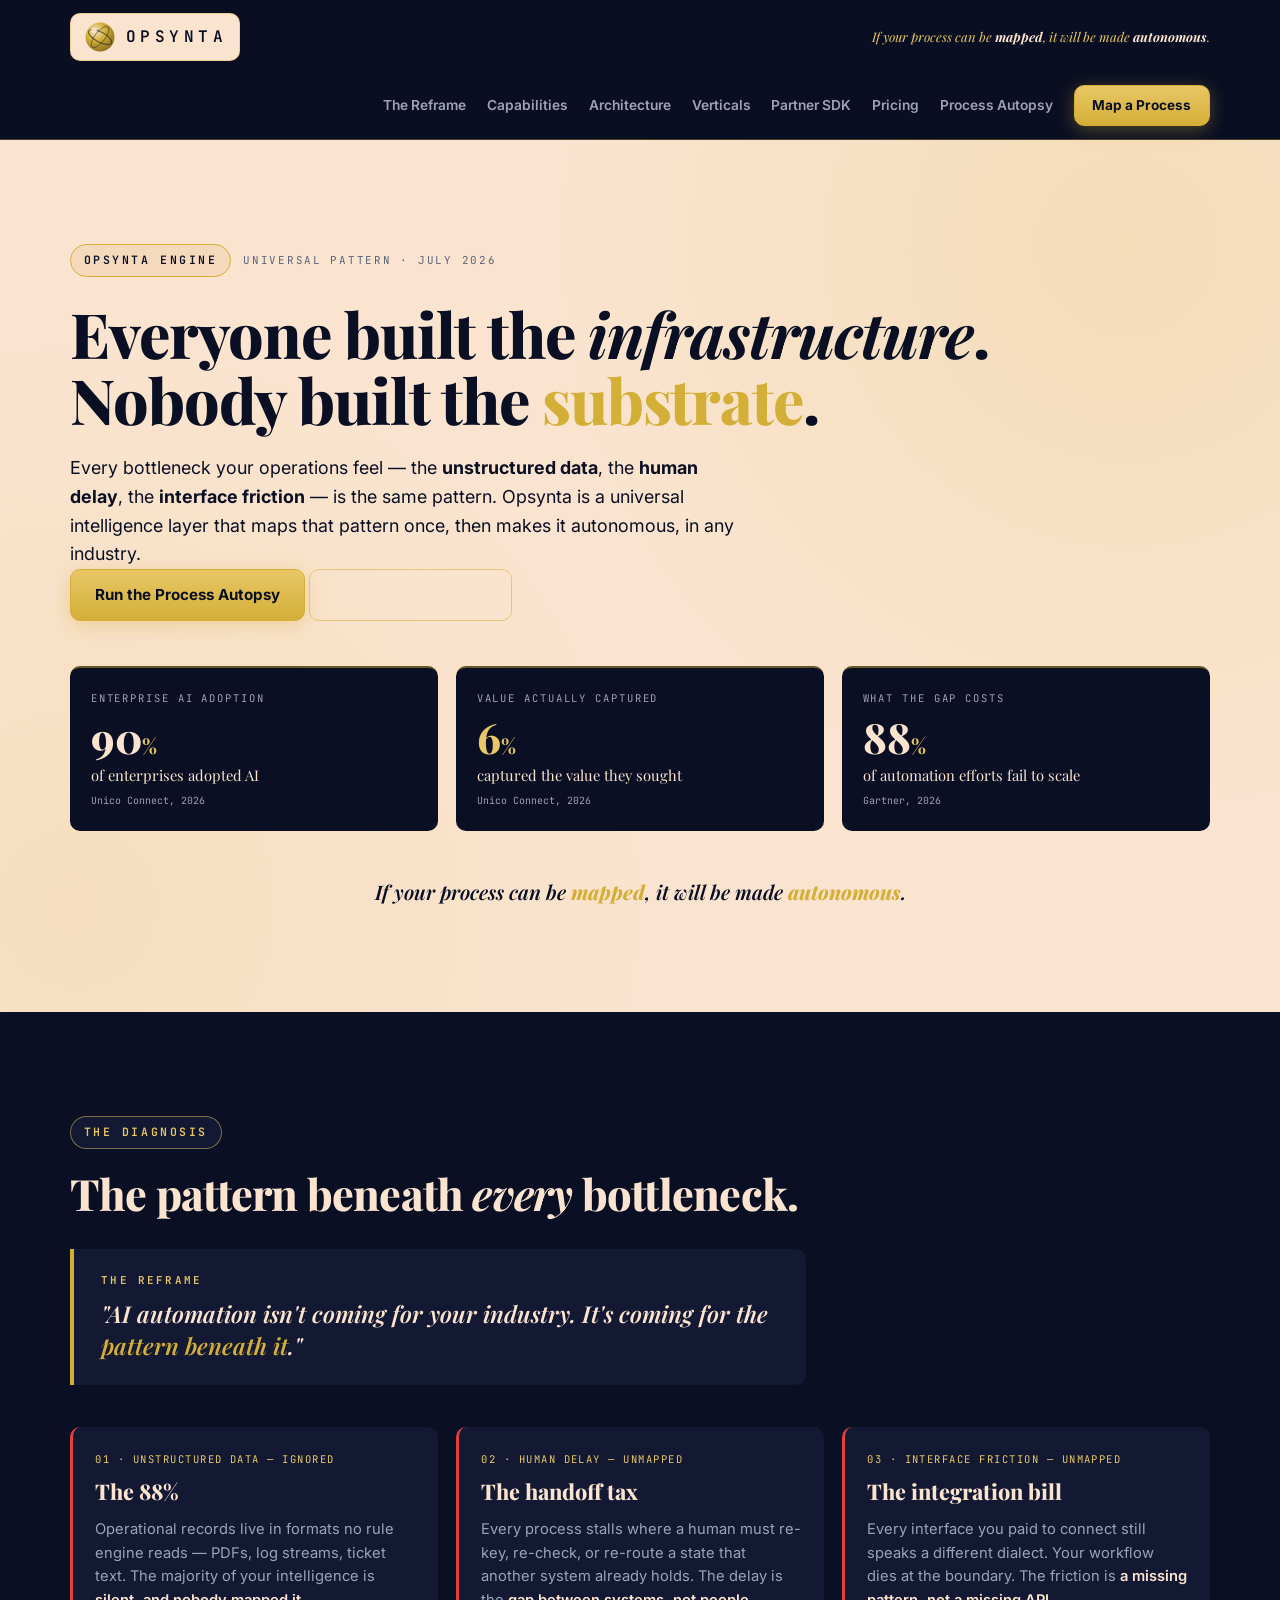
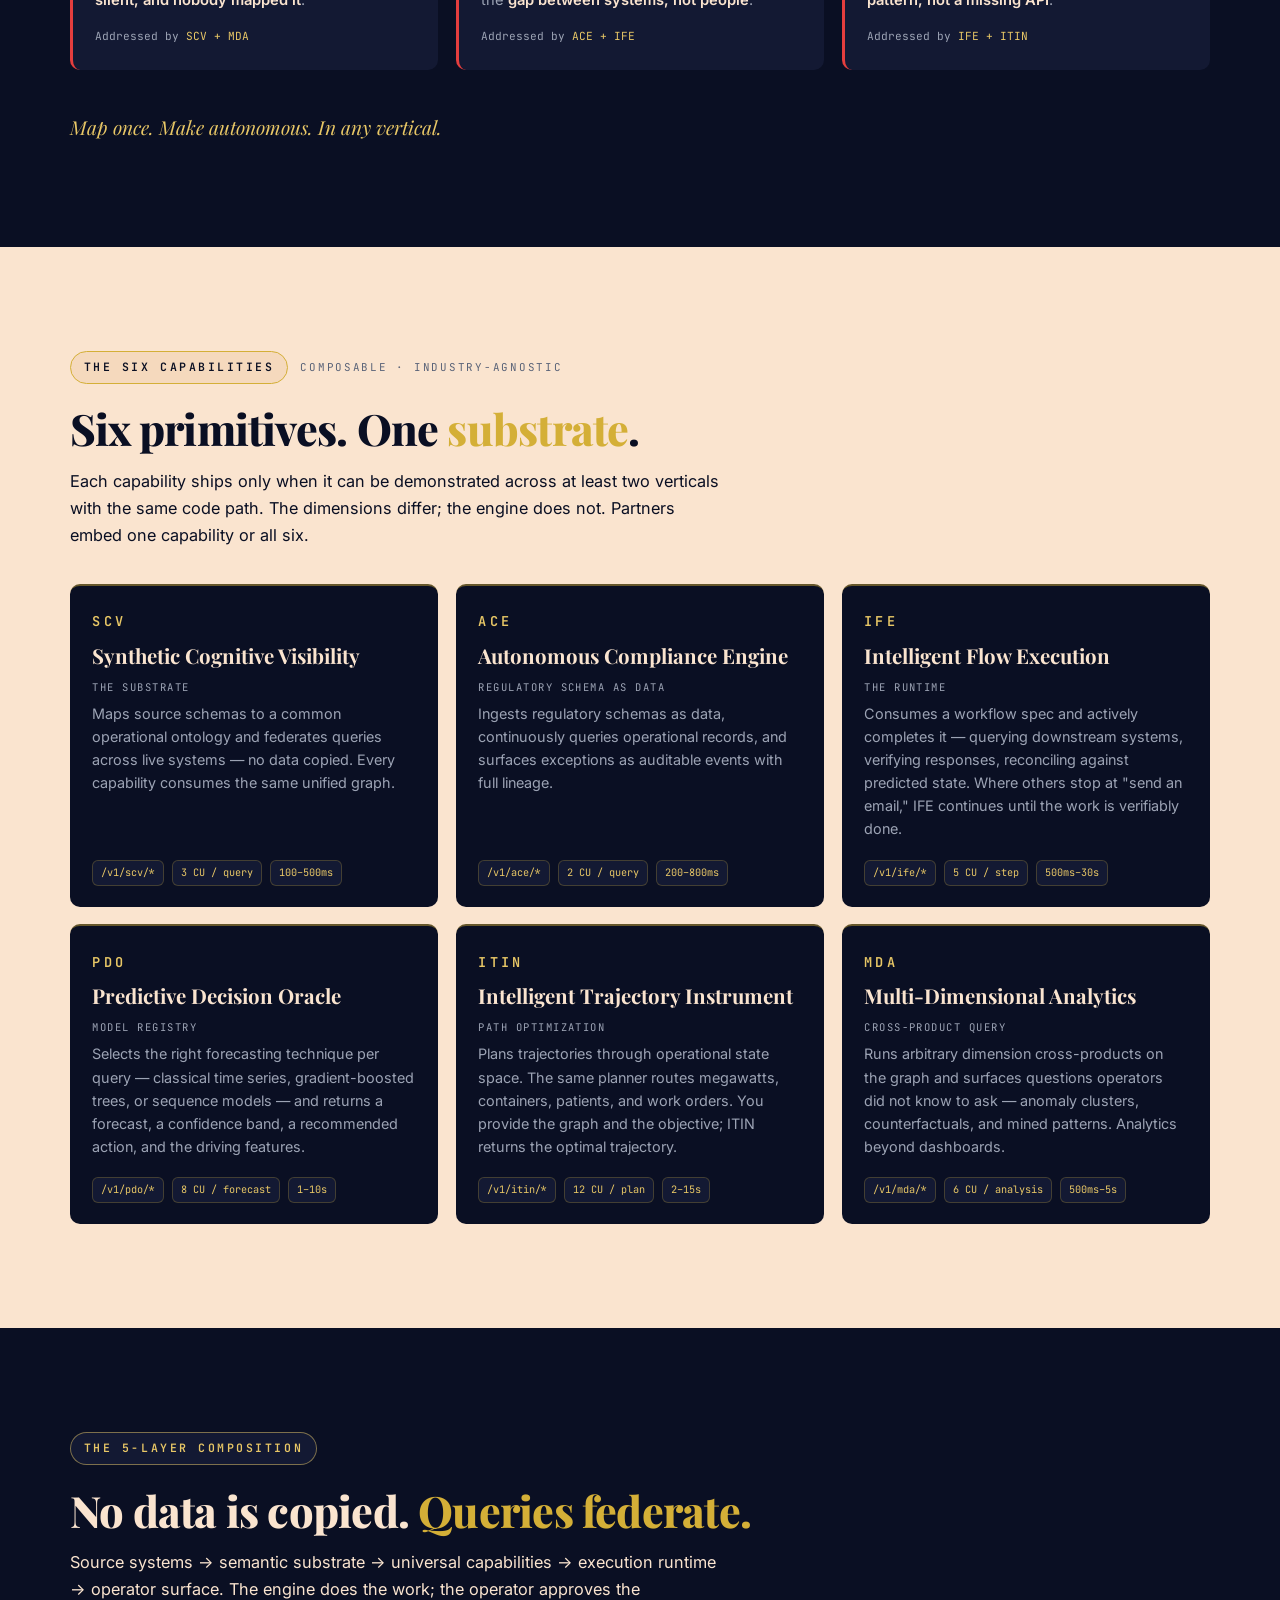
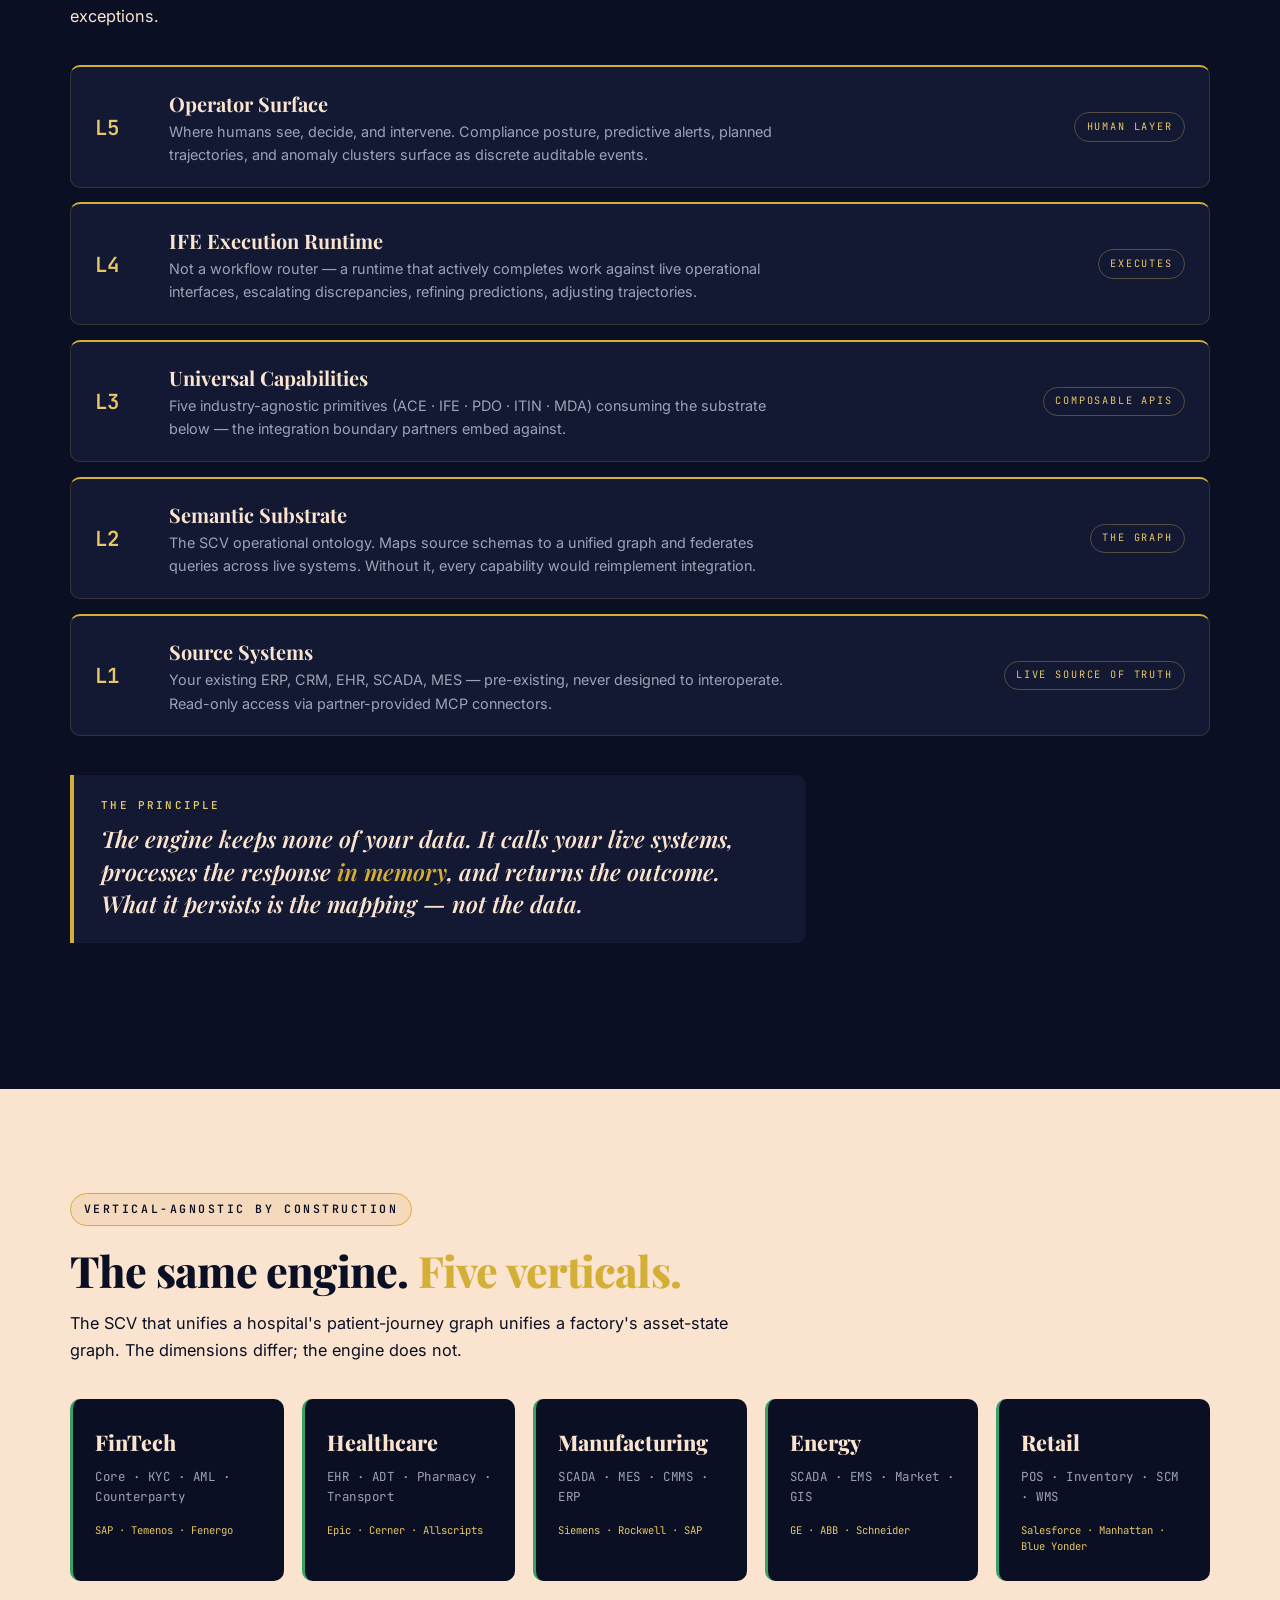
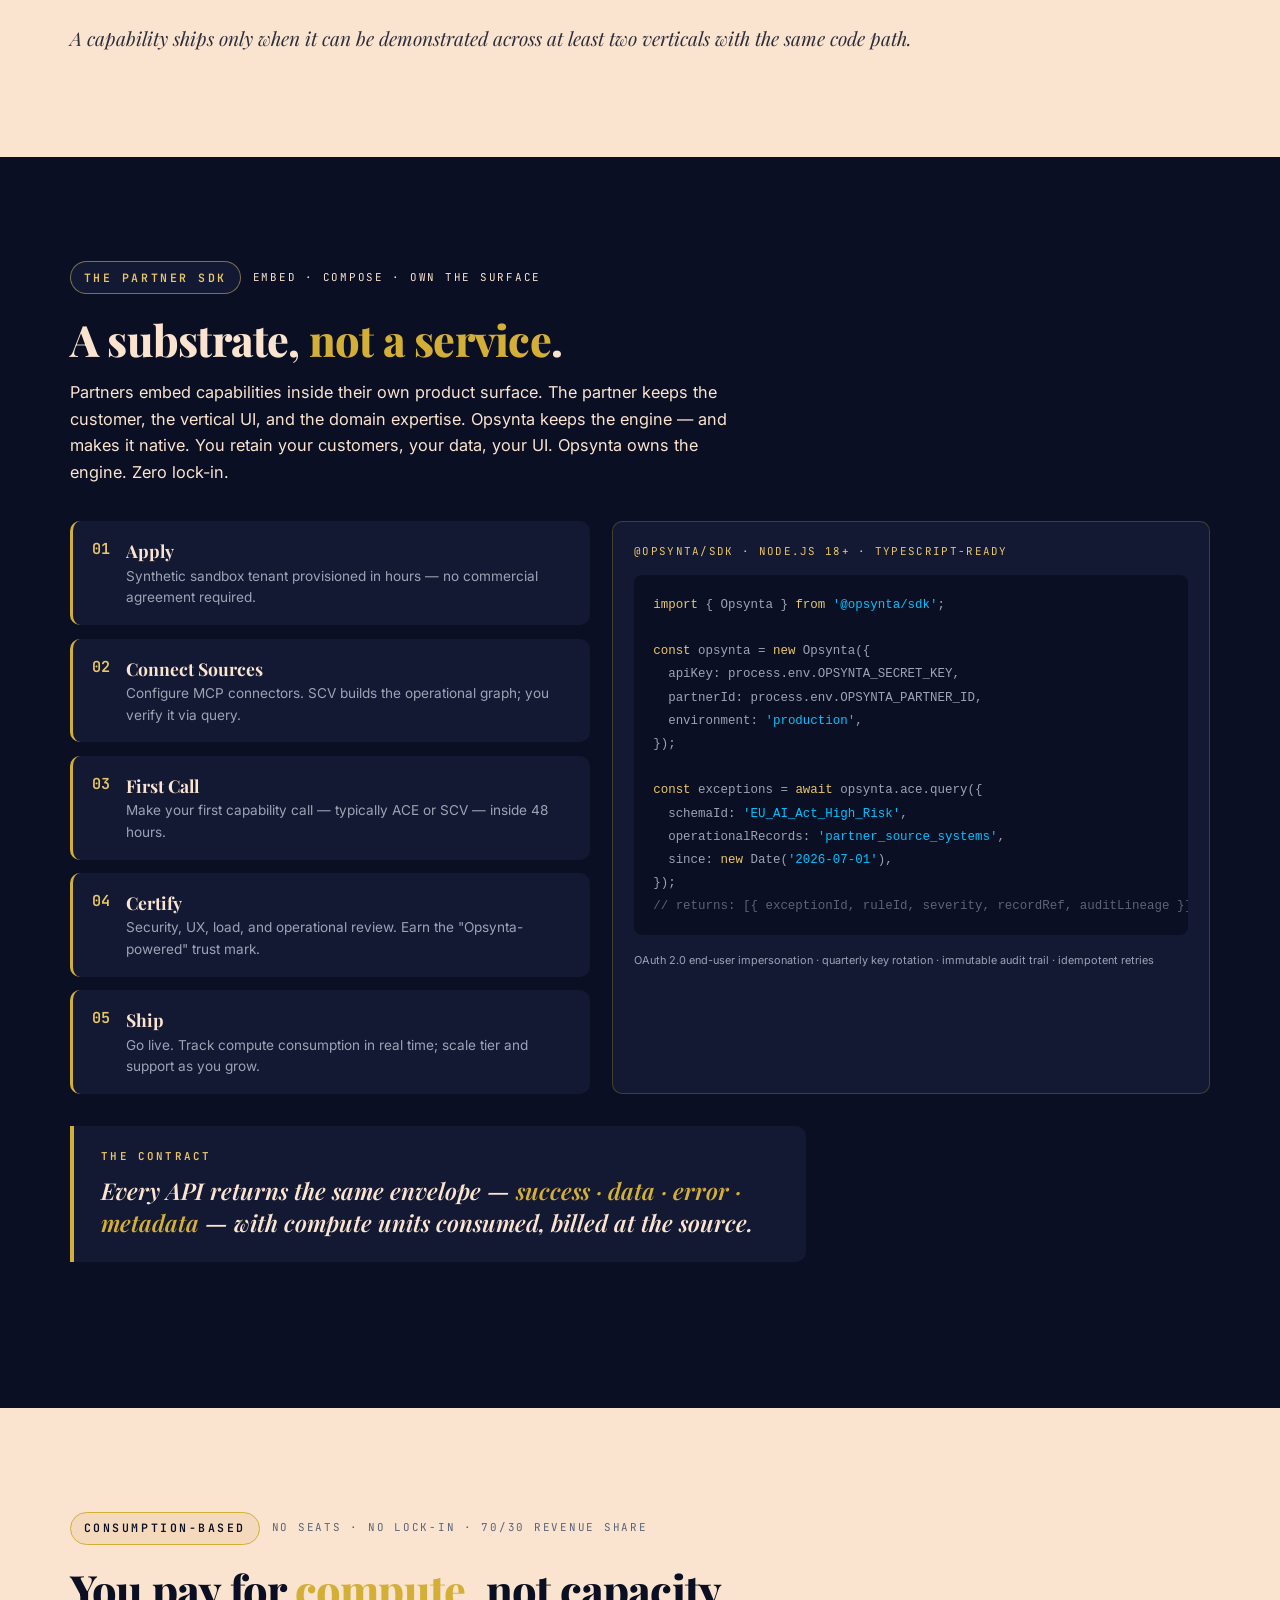
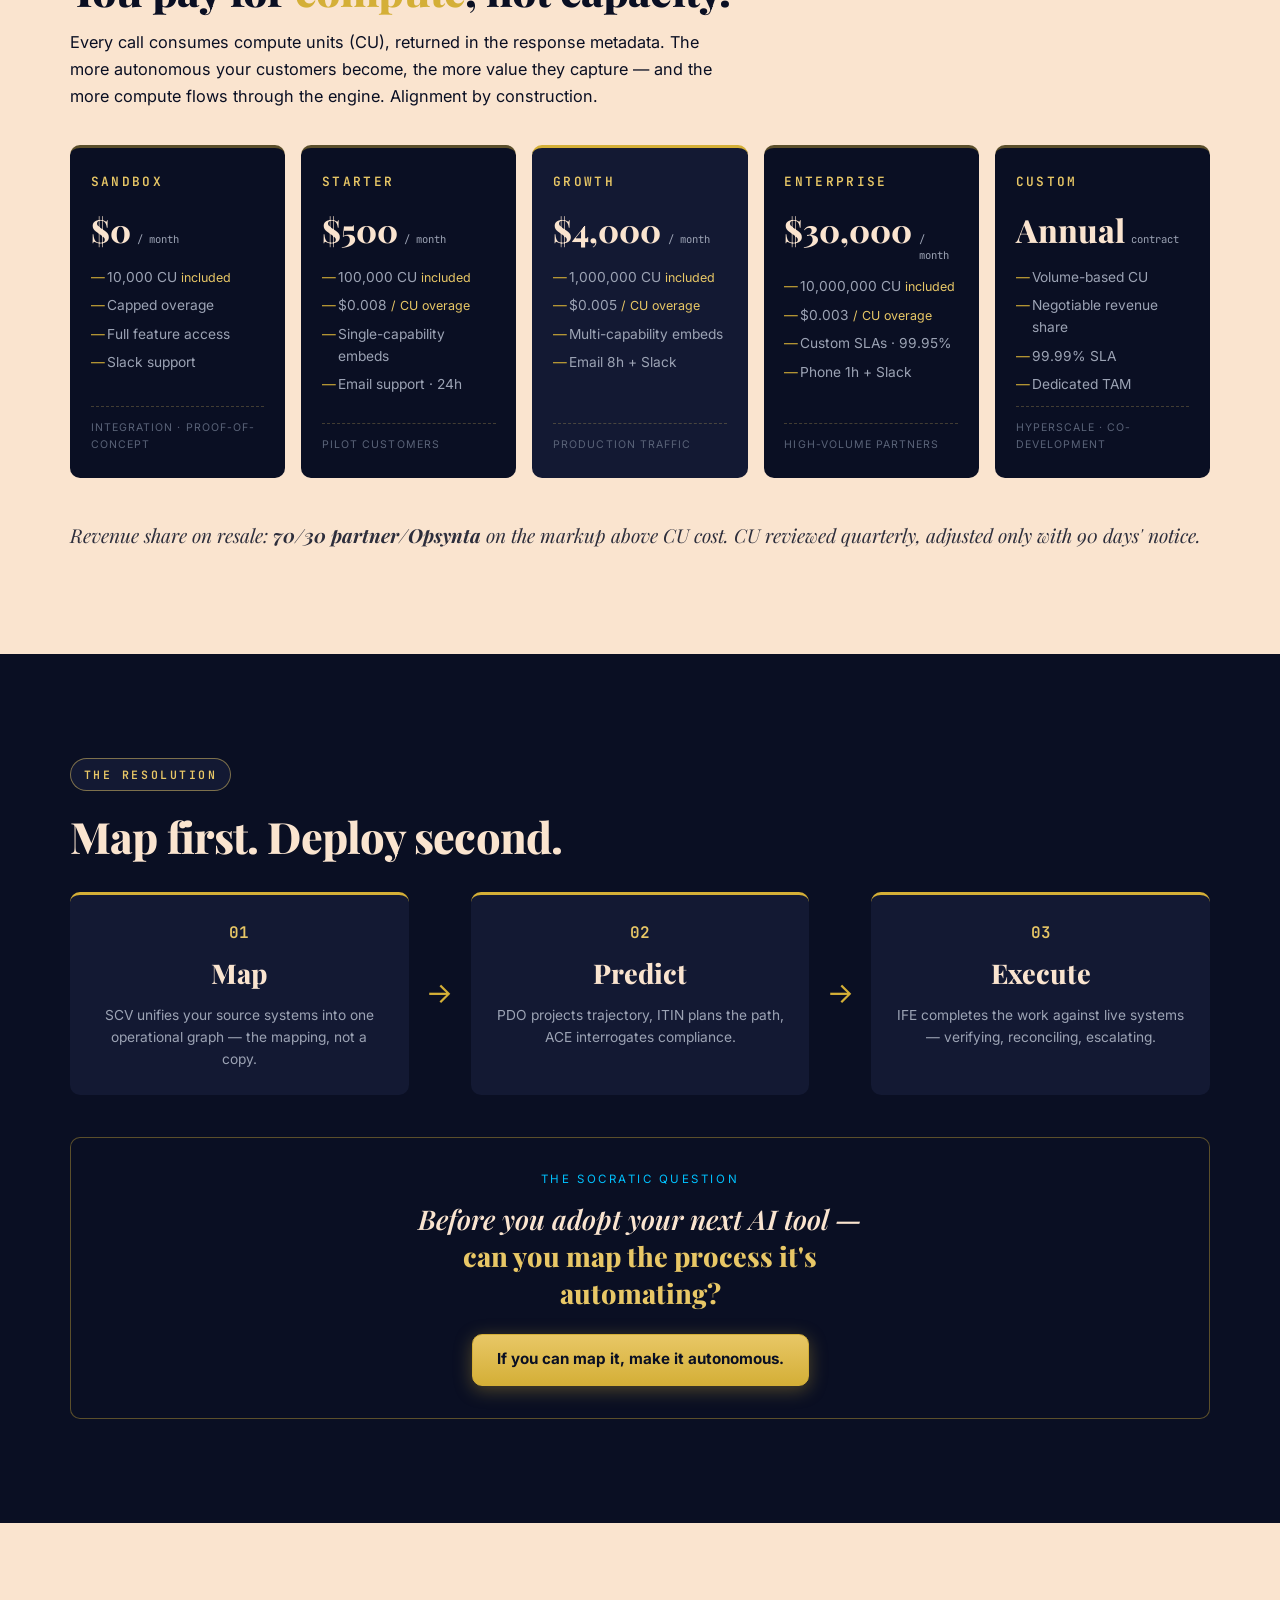
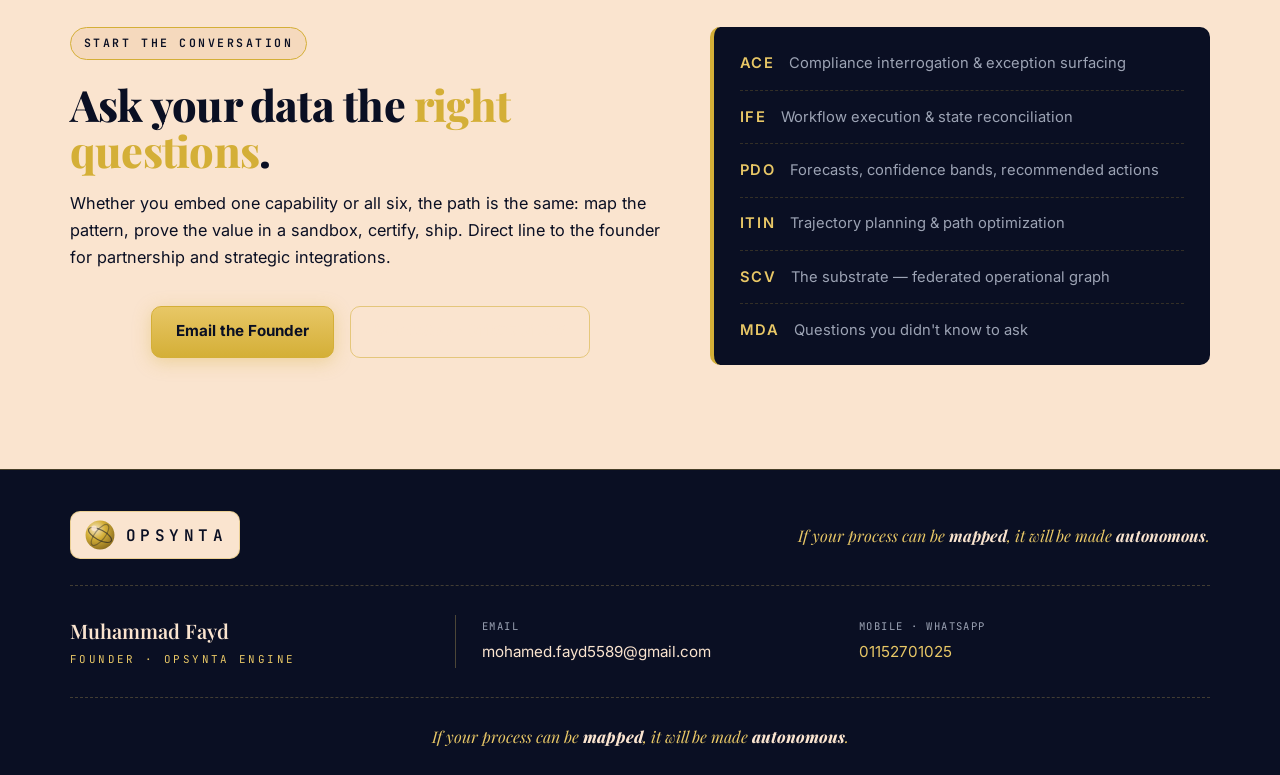
==== index.html @ 7d316183 "Add OG cards for homepage and Process Autopsy (one branded family)" ====
<!DOCTYPE html>
<html lang="en">
<head>
  <meta charset="UTF-8" />
  <meta name="viewport" content="width=device-width, initial-scale=1.0" />
  <title>Opsynta Engine — Universal Operational Intelligence</title>
  <meta name="description" content="Opsynta Engine is a universal, vertical-agnostic intelligence layer. If your process can be mapped, it will be made autonomous." />
  <meta property="og:title" content="Opsynta Engine — Universal Operational Intelligence" />
  <meta property="og:description" content="Six capability APIs. One consumption-based economic model. Zero lock-in. If your process can be mapped, it will be made autonomous." />
  <meta property="og:type" content="website" />
  <meta property="og:image" content="https://muhammad-fayd.github.io/opsynta-engine-website/assets/og-site.png" />
  <meta property="og:image:width" content="1200" />
  <meta property="og:image:height" content="630" />
  <meta property="og:image:alt" content="Opsynta Engine — Universal Operational Intelligence. The substrate no one built." />
  <meta name="twitter:card" content="summary_large_image" />
  <link rel="preconnect" href="https://fonts.googleapis.com" />
  <link rel="preconnect" href="https://fonts.gstatic.com" crossorigin />
  <link href="https://fonts.googleapis.com/css2?family=Inter:wght@400;500;600;700;800&family=JetBrains+Mono:wght@400;500;600&family=Playfair+Display:ital,wght@0,400;0,500;0,600;0,700;0,800;0,900;1,400;1,600;1,700&display=swap" rel="stylesheet" />
  <link rel="stylesheet" href="css/styles.css" />
  <link rel="icon" type="image/svg+xml" href="data:image/svg+xml,%3Csvg xmlns='http://www.w3.org/2000/svg' viewBox='0 0 64 64'%3E%3Ccircle cx='32' cy='32' r='28' fill='%230A0F23'/%3E%3Ccircle cx='32' cy='32' r='10' fill='%23D4AF37'/%3E%3Cellipse cx='32' cy='32' rx='26' ry='10' fill='none' stroke='%23FAE4CF' stroke-width='2' transform='rotate(30 32 32)'/%3E%3C/svg%3E" />
</head>
<body>

  <!-- ============ HEADER ============ -->
  <header class="site-header" id="top">
    <div class="container header-inner">
      <a class="logo-chip" href="#top" aria-label="Opsynta Engine home">
        <svg class="logo-mark" viewBox="0 0 40 40" role="img" aria-hidden="true">
          <defs>
            <radialGradient id="sphereGrad" cx="35%" cy="30%" r="75%">
              <stop offset="0%" stop-color="#F5E6C8"/>
              <stop offset="45%" stop-color="#D4AF37"/>
              <stop offset="100%" stop-color="#8C6D1F"/>
            </radialGradient>
          </defs>
          <circle cx="20" cy="20" r="17" fill="url(#sphereGrad)"/>
          <ellipse cx="20" cy="20" rx="15" ry="6" fill="none" stroke="#0A0F23" stroke-width="1.4" transform="rotate(28 20 20)" opacity="0.55"/>
          <ellipse cx="20" cy="20" rx="15" ry="6" fill="none" stroke="#0A0F23" stroke-width="1.4" transform="rotate(-52 20 20)" opacity="0.35"/>
          <circle cx="13" cy="12" r="3.2" fill="#FAE4CF" opacity="0.9"/>
        </svg>
        <span class="logo-word">OPSYNTA</span>
      </a>
      <p class="header-slogan slogan">If your process can be <strong class="accent-peach">mapped</strong>, it will be made <strong class="accent-peach">autonomous</strong>.</p>
      <nav class="main-nav" id="mainNav" aria-label="Primary">
        <a href="#reframe">The Reframe</a>
        <a href="#capabilities">Capabilities</a>
        <a href="#architecture">Architecture</a>
        <a href="#industries">Verticals</a>
        <a href="#sdk">Partner SDK</a>
        <a href="#pricing">Pricing</a>
        <a href="autopsy.html">Process Autopsy</a>
        <a class="btn btn-gold btn-sm" href="#contact">Map a Process</a>
      </nav>
      <button class="nav-toggle" id="navToggle" aria-expanded="false" aria-controls="mainNav" aria-label="Toggle navigation">
        <span></span><span></span><span></span>
      </button>
    </div>
  </header>

  <main>

    <!-- ============ HERO ============ -->
    <section class="hero light">
      <div class="container">
        <p class="eyebrow"><span class="pill">Opsynta Engine</span><span class="pill-meta gold">Universal Pattern · July 2026</span></p>
        <h1 class="display">Everyone built the <em>infrastructure</em>. Nobody built the <span class="gold">substrate</span>.</h1>
        <p class="lead">Every bottleneck your operations feel — the <strong>unstructured data</strong>, the <strong>human delay</strong>, the <strong>interface friction</strong> — is the same pattern. Opsynta is a universal intelligence layer that maps that pattern once, then makes it autonomous, in any industry.</p>
        <div class="hero-cta">
          <a class="btn btn-gold" href="autopsy.html">Run the Process Autopsy</a>
          <a class="btn btn-outline" href="#architecture">See the Architecture</a>
        </div>
        <div class="stat-grid">
          <div class="stat-card"><p class="stat-tag">Enterprise AI adoption</p><p class="stat-number">90<span>%</span></p><p class="stat-label">of enterprises adopted AI</p><p class="stat-src">Unico Connect, 2026</p></div>
          <div class="stat-card"><p class="stat-tag">Value actually captured</p><p class="stat-number gold">6<span>%</span></p><p class="stat-label">captured the value they sought</p><p class="stat-src">Unico Connect, 2026</p></div>
          <div class="stat-card"><p class="stat-tag">What the gap costs</p><p class="stat-number">88<span>%</span></p><p class="stat-label">of automation efforts fail to scale</p><p class="stat-src">Gartner, 2026</p></div>
        </div>
        <p class="hero-manifesto slogan slogan-dark">If your process can be <strong class="gold">mapped</strong>, it will be made <strong class="gold">autonomous</strong>.</p>
      </div>
    </section>

    <!-- ============ THE REFRAME ============ -->
    <section class="dark" id="reframe">
      <div class="container">
        <p class="eyebrow"><span class="pill pill-dark">The Diagnosis</span></p>
        <h2 class="display-sm">The pattern beneath <em>every</em> bottleneck.</h2>
        <div class="reframe-quote">
          <p class="reframe-tag">The Reframe</p>
          <p class="reframe-text">"AI automation isn't coming for your industry. It's coming for the <span class="gold">pattern beneath it</span>."</p>
        </div>
        <div class="card-grid three">
          <article class="diag-card bad">
            <p class="diag-tag">01 · Unstructured Data — ignored</p>
            <h3>The 88%</h3>
            <p class="diag-body">Operational records live in formats no rule engine reads — PDFs, log streams, ticket text. The majority of your intelligence is <strong>silent, and nobody mapped it</strong>.</p>
            <p class="diag-map">Addressed by <span>SCV + MDA</span></p>
          </article>
          <article class="diag-card bad">
            <p class="diag-tag">02 · Human Delay — unmapped</p>
            <h3>The handoff tax</h3>
            <p class="diag-body">Every process stalls where a human must re-key, re-check, or re-route a state that another system already holds. The delay is the <strong>gap between systems, not people</strong>.</p>
            <p class="diag-map">Addressed by <span>ACE + IFE</span></p>
          </article>
          <article class="diag-card bad">
            <p class="diag-tag">03 · Interface Friction — unmapped</p>
            <h3>The integration bill</h3>
            <p class="diag-body">Every interface you paid to connect still speaks a different dialect. Your workflow dies at the boundary. The friction is <strong>a missing pattern, not a missing API</strong>.</p>
            <p class="diag-map">Addressed by <span>IFE + ITIN</span></p>
          </article>
        </div>
        <p class="section-kicker">Map once. Make autonomous. In any vertical.</p>
      </div>
    </section>

    <!-- ============ CAPABILITIES ============ -->
    <section class="light" id="capabilities">
      <div class="container">
        <p class="eyebrow"><span class="pill">The Six Capabilities</span><span class="pill-meta">Composable · Industry-Agnostic</span></p>
        <h2 class="display-sm">Six primitives. One <span class="gold">substrate</span>.</h2>
        <p class="section-lead">Each capability ships only when it can be demonstrated across at least two verticals with the same code path. The dimensions differ; the engine does not. Partners embed one capability or all six.</p>
        <div class="card-grid six">
          <article class="cap-card">
            <p class="cap-acr">SCV</p>
            <h3>Synthetic Cognitive Visibility</h3>
            <p class="cap-role">The Substrate</p>
            <p class="cap-body">Maps source schemas to a common operational ontology and federates queries across live systems — no data copied. Every capability consumes the same unified graph.</p>
            <p class="cap-meta"><span>/v1/scv/*</span><span>3 CU / query</span><span>100–500ms</span></p>
          </article>
          <article class="cap-card">
            <p class="cap-acr">ACE</p>
            <h3>Autonomous Compliance Engine</h3>
            <p class="cap-role">Regulatory Schema as Data</p>
            <p class="cap-body">Ingests regulatory schemas as data, continuously queries operational records, and surfaces exceptions as auditable events with full lineage.</p>
            <p class="cap-meta"><span>/v1/ace/*</span><span>2 CU / query</span><span>200–800ms</span></p>
          </article>
          <article class="cap-card">
            <p class="cap-acr">IFE</p>
            <h3>Intelligent Flow Execution</h3>
            <p class="cap-role">The Runtime</p>
            <p class="cap-body">Consumes a workflow spec and actively completes it — querying downstream systems, verifying responses, reconciling against predicted state. Where others stop at "send an email," IFE continues until the work is verifiably done.</p>
            <p class="cap-meta"><span>/v1/ife/*</span><span>5 CU / step</span><span>500ms–30s</span></p>
          </article>
          <article class="cap-card">
            <p class="cap-acr">PDO</p>
            <h3>Predictive Decision Oracle</h3>
            <p class="cap-role">Model Registry</p>
            <p class="cap-body">Selects the right forecasting technique per query — classical time series, gradient-boosted trees, or sequence models — and returns a forecast, a confidence band, a recommended action, and the driving features.</p>
            <p class="cap-meta"><span>/v1/pdo/*</span><span>8 CU / forecast</span><span>1–10s</span></p>
          </article>
          <article class="cap-card">
            <p class="cap-acr">ITIN</p>
            <h3>Intelligent Trajectory Instrument</h3>
            <p class="cap-role">Path Optimization</p>
            <p class="cap-body">Plans trajectories through operational state space. The same planner routes megawatts, containers, patients, and work orders. You provide the graph and the objective; ITIN returns the optimal trajectory.</p>
            <p class="cap-meta"><span>/v1/itin/*</span><span>12 CU / plan</span><span>2–15s</span></p>
          </article>
          <article class="cap-card">
            <p class="cap-acr">MDA</p>
            <h3>Multi-Dimensional Analytics</h3>
            <p class="cap-role">Cross-Product Query</p>
            <p class="cap-body">Runs arbitrary dimension cross-products on the graph and surfaces questions operators did not know to ask — anomaly clusters, counterfactuals, and mined patterns. Analytics beyond dashboards.</p>
            <p class="cap-meta"><span>/v1/mda/*</span><span>6 CU / analysis</span><span>500ms–5s</span></p>
          </article>
        </div>
      </div>
    </section>

    <!-- ============ ARCHITECTURE ============ -->
    <section class="dark" id="architecture">
      <div class="container">
        <p class="eyebrow"><span class="pill pill-dark">The 5-Layer Composition</span></p>
        <h2 class="display-sm">No data is copied. <span class="gold">Queries federate.</span></h2>
        <p class="section-lead">Source systems → semantic substrate → universal capabilities → execution runtime → operator surface. The engine does the work; the operator approves the exceptions.</p>
        <ol class="layers">
          <li class="layer">
            <span class="layer-num">L5</span>
            <div class="layer-main">
              <h3>Operator Surface</h3>
              <p>Where humans see, decide, and intervene. Compliance posture, predictive alerts, planned trajectories, and anomaly clusters surface as discrete auditable events.</p>
            </div>
            <span class="layer-marker">human layer</span>
          </li>
          <li class="layer">
            <span class="layer-num">L4</span>
            <div class="layer-main">
              <h3>IFE Execution Runtime</h3>
              <p>Not a workflow router — a runtime that actively completes work against live operational interfaces, escalating discrepancies, refining predictions, adjusting trajectories.</p>
            </div>
            <span class="layer-marker">executes</span>
          </li>
          <li class="layer">
            <span class="layer-num">L3</span>
            <div class="layer-main">
              <h3>Universal Capabilities</h3>
              <p>Five industry-agnostic primitives (ACE · IFE · PDO · ITIN · MDA) consuming the substrate below — the integration boundary partners embed against.</p>
            </div>
            <span class="layer-marker">composable APIs</span>
          </li>
          <li class="layer">
            <span class="layer-num">L2</span>
            <div class="layer-main">
              <h3>Semantic Substrate</h3>
              <p>The SCV operational ontology. Maps source schemas to a unified graph and federates queries across live systems. Without it, every capability would reimplement integration.</p>
            </div>
            <span class="layer-marker">the graph</span>
          </li>
          <li class="layer">
            <span class="layer-num">L1</span>
            <div class="layer-main">
              <h3>Source Systems</h3>
              <p>Your existing ERP, CRM, EHR, SCADA, MES — pre-existing, never designed to interoperate. Read-only access via partner-provided MCP connectors.</p>
            </div>
            <span class="layer-marker">live source of truth</span>
          </li>
        </ol>
        <div class="reframe-quote arch-quote">
          <p class="reframe-tag">The Principle</p>
          <p class="reframe-text">The engine keeps none of your data. It calls your live systems, processes the response <span class="gold">in memory</span>, and returns the outcome. What it persists is the <em>mapping</em> — not the data.</p>
        </div>
      </div>
    </section>

    <!-- ============ INDUSTRIES ============ -->
    <section class="light" id="industries">
      <div class="container">
        <p class="eyebrow"><span class="pill">Vertical-Agnostic by Construction</span></p>
        <h2 class="display-sm">The same engine. <span class="gold">Five verticals.</span></h2>
        <p class="section-lead">The SCV that unifies a hospital's patient-journey graph unifies a factory's asset-state graph. The dimensions differ; the engine does not.</p>
        <div class="card-grid industries">
          <article class="vert-card">
            <p class="vert-name">FinTech</p>
            <p class="vert-systems">Core · KYC · AML · Counterparty</p>
            <p class="vert-vendors mono">SAP · Temenos · Fenergo</p>
          </article>
          <article class="vert-card">
            <p class="vert-name">Healthcare</p>
            <p class="vert-systems">EHR · ADT · Pharmacy · Transport</p>
            <p class="vert-vendors mono">Epic · Cerner · Allscripts</p>
          </article>
          <article class="vert-card">
            <p class="vert-name">Manufacturing</p>
            <p class="vert-systems">SCADA · MES · CMMS · ERP</p>
            <p class="vert-vendors mono">Siemens · Rockwell · SAP</p>
          </article>
          <article class="vert-card">
            <p class="vert-name">Energy</p>
            <p class="vert-systems">SCADA · EMS · Market · GIS</p>
            <p class="vert-vendors mono">GE · ABB · Schneider</p>
          </article>
          <article class="vert-card">
            <p class="vert-name">Retail</p>
            <p class="vert-systems">POS · Inventory · SCM · WMS</p>
            <p class="vert-vendors mono">Salesforce · Manhattan · Blue Yonder</p>
          </article>
        </div>
        <p class="section-kicker light-kicker">A capability ships only when it can be demonstrated across at least two verticals with the same code path.</p>
      </div>
    </section>

    <!-- ============ PARTNER SDK ============ -->
    <section class="dark" id="sdk">
      <div class="container">
        <p class="eyebrow"><span class="pill pill-dark">The Partner SDK</span><span class="pill-meta">Embed · Compose · Own the Surface</span></p>
        <h2 class="display-sm">A substrate, <span class="gold">not a service</span>.</h2>
        <p class="section-lead">Partners embed capabilities inside their own product surface. The partner keeps the customer, the vertical UI, and the domain expertise. Opsynta keeps the engine — and makes it native. You retain your customers, your data, your UI. Opsynta owns the engine. Zero lock-in.</p>
        <div class="sdk-grid">
          <div class="sdk-flow">
            <div class="flow-step"><span class="flow-num">01</span><div><p class="flow-name">Apply</p><p class="flow-sub">Synthetic sandbox tenant provisioned in hours — no commercial agreement required.</p></div></div>
            <div class="flow-step"><span class="flow-num">02</span><div><p class="flow-name">Connect Sources</p><p class="flow-sub">Configure MCP connectors. SCV builds the operational graph; you verify it via query.</p></div></div>
            <div class="flow-step"><span class="flow-num">03</span><div><p class="flow-name">First Call</p><p class="flow-sub">Make your first capability call — typically ACE or SCV — inside 48 hours.</p></div></div>
            <div class="flow-step"><span class="flow-num">04</span><div><p class="flow-name">Certify</p><p class="flow-sub">Security, UX, load, and operational review. Earn the "Opsynta-powered" trust mark.</p></div></div>
            <div class="flow-step"><span class="flow-num">05</span><div><p class="flow-name">Ship</p><p class="flow-sub">Go live. Track compute consumption in real time; scale tier and support as you grow.</p></div></div>
          </div>
          <div class="sdk-code">
            <p class="code-label">@opsynta/sdk · Node.js 18+ · TypeScript-ready</p>
<pre><code><span class="c-kw">import</span> { Opsynta } <span class="c-kw">from</span> <span class="c-str">'@opsynta/sdk'</span>;

<span class="c-kw">const</span> opsynta = <span class="c-kw">new</span> Opsynta({
  apiKey: process.env.OPSYNTA_SECRET_KEY,
  partnerId: process.env.OPSYNTA_PARTNER_ID,
  environment: <span class="c-str">'production'</span>,
});

<span class="c-kw">const</span> exceptions = <span class="c-kw">await</span> opsynta.ace.query({
  schemaId: <span class="c-str">'EU_AI_Act_High_Risk'</span>,
  operationalRecords: <span class="c-str">'partner_source_systems'</span>,
  since: <span class="c-kw">new</span> Date(<span class="c-str">'2026-07-01'</span>),
});
<span class="c-cm">// returns: [{ exceptionId, ruleId, severity, recordRef, auditLineage }]</span></code></pre>
            <p class="code-note mono">OAuth 2.0 end-user impersonation · quarterly key rotation · immutable audit trail · idempotent retries</p>
          </div>
        </div>
        <div class="reframe-quote">
          <p class="reframe-tag">The Contract</p>
          <p class="reframe-text">Every API returns the same envelope — <span class="gold">success · data · error · metadata</span> — with compute units consumed, billed at the source.</p>
        </div>
      </div>
    </section>

    <!-- ============ PRICING ============ -->
    <section class="light" id="pricing">
      <div class="container">
        <p class="eyebrow"><span class="pill">Consumption-Based</span><span class="pill-meta">No Seats · No Lock-In · 70/30 Revenue Share</span></p>
        <h2 class="display-sm">You pay for <span class="gold">compute</span>, not capacity.</h2>
        <p class="section-lead">Every call consumes compute units (CU), returned in the response metadata. The more autonomous your customers become, the more value they capture — and the more compute flows through the engine. Alignment by construction.</p>
        <div class="price-grid">
          <article class="price-card featured">
            <p class="price-name">Sandbox</p>
            <p class="price-amt"><span class="mono">$0</span><span class="price-per">/ month</span></p>
            <ul class="price-list">
              <li>10,000 CU <span class="mono">included</span></li>
              <li>Capped overage</li>
              <li>Full feature access</li>
              <li>Slack support</li>
            </ul>
            <p class="price-cta mono">Integration · Proof-of-Concept</p>
          </article>
          <article class="price-card">
            <p class="price-name">Starter</p>
            <p class="price-amt"><span class="mono">$500</span><span class="price-per">/ month</span></p>
            <ul class="price-list">
              <li>100,000 CU <span class="mono">included</span></li>
              <li>$0.008 <span class="mono">/ CU overage</span></li>
              <li>Single-capability embeds</li>
              <li>Email support · 24h</li>
            </ul>
            <p class="price-cta mono">Pilot Customers</p>
          </article>
          <article class="price-card featured current">
            <p class="price-name">Growth</p>
            <p class="price-amt"><span class="mono">$4,000</span><span class="price-per">/ month</span></p>
            <ul class="price-list">
              <li>1,000,000 CU <span class="mono">included</span></li>
              <li>$0.005 <span class="mono">/ CU overage</span></li>
              <li>Multi-capability embeds</li>
              <li>Email 8h + Slack</li>
            </ul>
            <p class="price-cta mono">Production Traffic</p>
          </article>
          <article class="price-card featured">
            <p class="price-name">Enterprise</p>
            <p class="price-amt"><span class="mono">$30,000</span><span class="price-per">/ month</span></p>
            <ul class="price-list">
              <li>10,000,000 CU <span class="mono">included</span></li>
              <li>$0.003 <span class="mono">/ CU overage</span></li>
              <li>Custom SLAs · 99.95%</li>
              <li>Phone 1h + Slack</li>
            </ul>
            <p class="price-cta mono">High-Volume Partners</p>
          </article>
          <article class="price-card">
            <p class="price-name">Custom</p>
            <p class="price-amt"><span class="mono">Annual</span><span class="price-per">contract</span></p>
            <ul class="price-list">
              <li>Volume-based CU</li>
              <li>Negotiable revenue share</li>
              <li>99.99% SLA</li>
              <li>Dedicated TAM</li>
            </ul>
            <p class="price-cta mono">Hyperscale · Co-Development</p>
          </article>
        </div>
        <p class="section-kicker light-kicker">Revenue share on resale: <strong>70/30 partner/Opsynta</strong> on the markup above CU cost. CU reviewed quarterly, adjusted only with 90 days' notice.</p>
      </div>
    </section>

    <!-- ============ RESOLUTION ============ -->
    <section class="dark" id="resolution">
      <div class="container">
        <p class="eyebrow"><span class="pill pill-dark">The Resolution</span></p>
        <h2 class="display-sm">Map first. Deploy second.</h2>
        <div class="resolution-flow">
          <div class="res-step"><span class="res-num">01</span><p class="res-name">Map</p><p class="res-sub">SCV unifies your source systems into one operational graph — the mapping, not a copy.</p></div>
          <span class="res-arrow" aria-hidden="true">→</span>
          <div class="res-step"><span class="res-num">02</span><p class="res-name">Predict</p><p class="res-sub">PDO projects trajectory, ITIN plans the path, ACE interrogates compliance.</p></div>
          <span class="res-arrow" aria-hidden="true">→</span>
          <div class="res-step"><span class="res-num">03</span><p class="res-name">Execute</p><p class="res-sub">IFE completes the work against live systems — verifying, reconciling, escalating.</p></div>
        </div>
        <div class="socratic-card">
          <p class="socratic-tag mono">The Socratic Question</p>
          <p class="socratic-text">Before you adopt your next AI tool — <span class="socratic-accent">can you map the process it's automating?</span></p>
          <a class="btn btn-gold" href="#contact">If you can map it, make it autonomous.</a>
        </div>
      </div>
    </section>

    <!-- ============ CONTACT ============ -->
    <section class="light" id="contact">
      <div class="container contact-grid">
        <div>
          <p class="eyebrow"><span class="pill">Start the Conversation</span></p>
          <h2 class="display-sm">Ask your data the <span class="gold">right questions</span>.</h2>
          <p class="section-lead">Whether you embed one capability or all six, the path is the same: map the pattern, prove the value in a sandbox, certify, ship. Direct line to the founder for partnership and strategic integrations.</p>
          <div class="contact-actions">
            <a class="btn btn-gold" href="mailto:mohamed.fayd5589@gmail.com">Email the Founder</a>
            <a class="btn btn-outline" href="https://wa.me/201152701025" target="_blank" rel="noopener">WhatsApp · 01152701025</a>
          </div>
        </div>
        <ul class="capability-quicklist">
          <li><span class="mono">ACE</span> Compliance interrogation & exception surfacing</li>
          <li><span class="mono">IFE</span> Workflow execution & state reconciliation</li>
          <li><span class="mono">PDO</span> Forecasts, confidence bands, recommended actions</li>
          <li><span class="mono">ITIN</span> Trajectory planning & path optimization</li>
          <li><span class="mono">SCV</span> The substrate — federated operational graph</li>
          <li><span class="mono">MDA</span> Questions you didn't know to ask</li>
        </ul>
      </div>
    </section>

  </main>

  <!-- ============ FOOTER ============ -->
  <footer class="site-footer">
    <div class="container">
      <div class="footer-top">
        <a class="logo-chip" href="#top" aria-label="Opsynta Engine home">
          <svg class="logo-mark" viewBox="0 0 40 40" role="img" aria-hidden="true">
            <defs>
              <radialGradient id="sphereGradF" cx="35%" cy="30%" r="75%">
                <stop offset="0%" stop-color="#F5E6C8"/>
                <stop offset="45%" stop-color="#D4AF37"/>
                <stop offset="100%" stop-color="#8C6D1F"/>
              </radialGradient>
            </defs>
            <circle cx="20" cy="20" r="17" fill="url(#sphereGradF)"/>
            <ellipse cx="20" cy="20" rx="15" ry="6" fill="none" stroke="#0A0F23" stroke-width="1.4" transform="rotate(28 20 20)" opacity="0.55"/>
            <ellipse cx="20" cy="20" rx="15" ry="6" fill="none" stroke="#0A0F23" stroke-width="1.4" transform="rotate(-52 20 20)" opacity="0.35"/>
            <circle cx="13" cy="12" r="3.2" fill="#FAE4CF" opacity="0.9"/>
          </svg>
          <span class="logo-word">OPSYNTA</span>
        </a>
        <p class="footer-slogan slogan">If your process can be <strong class="accent-peach">mapped</strong>, it will be made <strong class="accent-peach">autonomous</strong>.</p>
      </div>
      <div class="footer-sig">
        <div class="sig-name">
          <p class="sig-person">Muhammad Fayd</p>
          <p class="sig-role">Founder · Opsynta Engine</p>
        </div>
        <div class="sig-col">
          <p class="sig-label">Email</p>
          <p class="sig-value mono"><a href="mailto:mohamed.fayd5589@gmail.com">mohamed.fayd5589@gmail.com</a></p>
        </div>
        <div class="sig-col">
          <p class="sig-label">Mobile · WhatsApp</p>
          <p class="sig-value mono gold"><a href="https://wa.me/201152701025" target="_blank" rel="noopener">01152701025</a></p>
        </div>
      </div>
      <div class="footer-manifesto slogan">If your process can be <strong class="accent-peach">mapped</strong>, it will be made <strong class="accent-peach">autonomous</strong>.</div>
    </div>
  </footer>

  <script src="js/main.js"></script>
  <script src="js/utm.js"></script>
</body>
</html>
---- css/styles.css ----
/* ============================================================
   OPSYNTA ENGINE — Dusk Atlas Web Theme (Standard v1.0)
   Palette:  #FAE4CF (peach)  #F5D9BD (deep peach)
             #0A0F23 (navy)   #131933 (navy 2)
             #D4AF37 (gold)   #E8C766 (gold light)
             #00C2FF (cyan)   #E53E3E (red)   #38A169 (green)
             #5A6378 (muted slate)  #9CA3B4 (dust grey)
   Fonts:    Playfair Display (display) · Inter (body) · JetBrains Mono (labels)
   ============================================================ */

:root {
  --peach: #FAE4CF;
  --deep-peach: #F5D9BD;
  --navy: #0A0F23;
  --navy2: #131933;
  --ink: #0A0F23;
  --slate: #5A6378;
  --dust: #9CA3B4;
  --gold: #D4AF37;
  --gold-light: #E8C766;
  --cyan: #00C2FF;
  --red: #E53E3E;
  --green: #38A169;
  --chip-border: rgba(212, 175, 55, 0.4);
  --radius: 10px;
  --font-display: 'Playfair Display', Georgia, serif;
  --font-body: 'Inter', system-ui, -apple-system, sans-serif;
  --font-mono: 'JetBrains Mono', ui-monospace, 'Cascadia Mono', monospace;
}

* { margin: 0; padding: 0; box-sizing: border-box; }

html { scroll-behavior: smooth; }

body {
  font-family: var(--font-body);
  background: var(--navy);
  color: var(--peach);
  line-height: 1.6;
  -webkit-font-smoothing: antialiased;
  overflow-x: hidden;
}

img, svg { display: block; max-width: 100%; }
a { color: inherit; text-decoration: none; }
ul, ol { list-style: none; }

.container {
  width: min(1140px, 92%);
  margin-inline: auto;
}

.gold { color: var(--gold); }
.accent-peach { color: var(--peach); }

/* ---------- Slogan (Playfair italic, gold accents) ---------- */
.slogan em { font-style: italic; }

/* ---------- Buttons ---------- */
.btn {
  display: inline-flex;
  align-items: center;
  justify-content: center;
  gap: 0.5rem;
  font-weight: 700;
  font-size: 0.95rem;
  padding: 0.8rem 1.5rem;
  border-radius: var(--radius);
  border: 1px solid transparent;
  cursor: pointer;
  transition: transform 0.15s ease, box-shadow 0.15s ease, background 0.15s ease;
  white-space: nowrap;
}
.btn:hover { transform: translateY(-2px); }
.btn:focus-visible { outline: 2px solid var(--cyan); outline-offset: 2px; }

.btn-gold {
  background: linear-gradient(180deg, var(--gold-light), var(--gold));
  color: var(--ink);
  border-color: var(--gold);
  box-shadow: 0 4px 18px rgba(212, 175, 55, 0.35);
}
.btn-gold:hover { box-shadow: 0 8px 26px rgba(212, 175, 55, 0.5); }

.btn-outline {
  background: transparent;
  color: var(--peach);
  border-color: rgba(212, 175, 55, 0.55);
}
.btn-outline:hover { background: rgba(212, 175, 55, 0.1); border-color: var(--gold); }

.btn-sm { padding: 0.55rem 1.1rem; font-size: 0.85rem; }

/* ---------- Eyebrows / pills / meta ---------- */
.eyebrow {
  display: flex;
  flex-wrap: wrap;
  align-items: center;
  gap: 0.75rem;
  margin-bottom: 1.4rem;
}
.pill {
  font-family: var(--font-mono);
  font-size: 0.72rem;
  font-weight: 600;
  letter-spacing: 0.22em;
  text-transform: uppercase;
  background: var(--deep-peach);
  color: var(--ink);
  border: 1px solid var(--gold);
  padding: 0.4rem 0.8rem;
  border-radius: 999px;
}
.pill-dark {
  background: var(--navy2);
  color: var(--gold-light);
  border-color: rgba(232, 199, 102, 0.5);
}
.pill-meta {
  font-family: var(--font-mono);
  font-size: 0.68rem;
  letter-spacing: 0.16em;
  text-transform: uppercase;
}
.pill-meta.gold { color: var(--gold); }

/* ---------- Headlines ---------- */
.display, .display-sm {
  font-family: var(--font-display);
  font-weight: 800;
  letter-spacing: -0.018em;
  line-height: 1.06;
  font-size: clamp(2.4rem, 5.2vw, 3.9rem);
}
.display-sm { font-size: clamp(1.9rem, 3.6vw, 2.7rem); }
.display em, .display-sm em { font-style: italic; font-weight: 700; }

.lead {
  font-size: clamp(1.02rem, 1.4vw, 1.15rem);
  line-height: 1.6;
  max-width: 62ch;
  margin-top: 1.4rem;
}
.section-lead {
  max-width: 66ch;
  margin: 1rem 0 2.2rem;
  font-size: 1.02rem;
  line-height: 1.65;
}
.section-kicker {
  margin-top: 2.6rem;
  font-family: var(--font-display);
  font-style: italic;
  font-size: 1.2rem;
  color: var(--gold-light);
}
.light-kicker { color: var(--ink); opacity: 0.85; }

/* ============ LIGHT & DARK SECTIONS ============ */
.light {
  background: var(--peach);
  color: var(--ink);
}
.dark {
  background: var(--navy);
  color: var(--peach);
}
.light .eyebrow .pill-meta { color: var(--slate); }
.dark .reframe-quote { background: var(--navy2); }
.light .reframe-quote { background: var(--deep-peach); }

main > section { padding: clamp(4rem, 9vw, 6.5rem) 0; }

/* Fluid grid/flex children must be allowed to shrink */
.card-grid > *, .price-grid > *, .sdk-grid > *, .contact-grid > *, .stat-grid > *,
.flow-step > div, .layer-main, .footer-sig > * { min-width: 0; }

/* ============ HEADER ============ */
.site-header {
  position: sticky;
  top: 0;
  z-index: 50;
  background: rgba(10, 15, 35, 0.94);
  backdrop-filter: blur(10px);
  border-bottom: 1px solid rgba(212, 175, 55, 0.3);
}
.header-inner {
  display: flex;
  align-items: center;
  gap: 1.5rem;
  padding: 0.8rem 0;
  flex-wrap: wrap;
}
.logo-chip {
  display: inline-flex;
  align-items: center;
  gap: 0.55rem;
  background: var(--peach);
  border: 1px solid var(--chip-border);
  border-radius: 10px;
  padding: 6px 12px;
  flex-shrink: 0;
}
.logo-mark { width: 34px; height: 34px; }
.logo-word {
  font-family: var(--font-mono);
  font-weight: 600;
  font-size: 1rem;
  letter-spacing: 0.28em;
  color: var(--ink);
}
.header-slogan {
  font-family: var(--font-display);
  font-style: italic;
  font-size: 0.82rem;
  color: var(--gold-light);
  text-align: right;
  margin-left: auto;
  line-height: 1.4;
}
.header-slogan strong { font-weight: 700; }

.main-nav {
  display: flex;
  align-items: center;
  gap: 1.3rem;
  margin-left: auto;
}
.main-nav a:not(.btn) {
  font-size: 0.86rem;
  font-weight: 600;
  color: var(--dust);
  position: relative;
  padding: 0.15rem 0;
  transition: color 0.15s ease;
}
.main-nav a:not(.btn)::after {
  content: "";
  position: absolute;
  left: 0; bottom: -3px;
  width: 0; height: 2px;
  background: var(--gold);
  transition: width 0.2s ease;
}
.main-nav a:not(.btn):hover { color: var(--peach); }
.main-nav a:not(.btn):hover::after { width: 100%; }
.main-nav a:not(.btn).active { color: var(--peach); }
.main-nav a:not(.btn).active::after { width: 100%; }
.main-nav a:not(.btn):focus-visible { outline: 2px solid var(--cyan); outline-offset: 4px; }

.site-header.scrolled { box-shadow: 0 8px 24px rgba(0, 0, 0, 0.35); }

.nav-toggle {
  display: none;
  background: none;
  border: 1px solid rgba(212, 175, 55, 0.4);
  border-radius: 8px;
  padding: 0.55rem 0.6rem;
  cursor: pointer;
}
.nav-toggle span {
  display: block;
  width: 22px; height: 2px;
  background: var(--peach);
  margin: 4px 0;
  transition: transform 0.2s ease, opacity 0.2s ease;
}
.nav-toggle[aria-expanded="true"] span:nth-child(1) { transform: translateY(6px) rotate(45deg); }
.nav-toggle[aria-expanded="true"] span:nth-child(2) { opacity: 0; }
.nav-toggle[aria-expanded="true"] span:nth-child(3) { transform: translateY(-6px) rotate(-45deg); }

/* ============ HERO ============ */
.hero { position: relative; overflow: hidden; }
.hero::before {
  content: "";
  position: absolute;
  inset: 0;
  background:
    radial-gradient(circle at 88% 12%, rgba(212, 175, 55, 0.14), transparent 42%),
    radial-gradient(circle at 6% 88%, rgba(212, 175, 55, 0.10), transparent 40%);
  pointer-events: none;
}
.hero .container { position: relative; }

.stat-grid {
  display: grid;
  grid-template-columns: repeat(3, 1fr);
  gap: 1.1rem;
  margin-top: 2.8rem;
}
.stat-card {
  background: var(--navy);
  color: var(--peach);
  border-radius: var(--radius);
  padding: 1.4rem 1.3rem;
  border-top: 2px solid rgba(212, 175, 55, 0.45);
}
.stat-tag {
  font-family: var(--font-mono);
  font-size: 0.66rem;
  letter-spacing: 0.18em;
  text-transform: uppercase;
  color: var(--dust);
  margin-bottom: 0.6rem;
}
.stat-number {
  font-family: var(--font-display);
  font-weight: 800;
  font-size: 2.6rem;
  line-height: 1;
  color: var(--peach);
}
.stat-number.gold { color: var(--gold-light); }
.stat-number span { font-size: 1.3rem; color: var(--gold-light); }
.stat-label {
  font-family: var(--font-display);
  font-size: 0.92rem;
  color: var(--peach);
  margin-top: 0.4rem;
}
.stat-src {
  font-family: var(--font-mono);
  font-size: 0.62rem;
  color: var(--dust);
  margin-top: 0.3rem;
}
.hero-manifesto {
  margin-top: 2.8rem;
  text-align: center;
  font-family: var(--font-display);
  font-style: italic;
  font-size: 1.25rem;
  font-weight: 600;
}
.slogan-dark strong { font-weight: 800; }

/* ============ THE REFRAME ============ */
.reframe-quote {
  border-left: 4px solid var(--gold);
  border-radius: 0 var(--radius) var(--radius) 0;
  padding: 1.4rem 1.7rem;
  margin: 2rem 0 2.6rem;
  max-width: 46rem;
}
.reframe-tag {
  font-family: var(--font-mono);
  font-size: 0.68rem;
  font-weight: 600;
  letter-spacing: 0.2em;
  text-transform: uppercase;
  margin-bottom: 0.55rem;
}
.dark .reframe-tag { color: var(--gold-light); }
.light .reframe-tag { color: var(--ink); }
.reframe-text {
  font-family: var(--font-display);
  font-style: italic;
  font-weight: 600;
  font-size: clamp(1.15rem, 1.9vw, 1.45rem);
  line-height: 1.4;
}

.card-grid {
  display: grid;
  gap: 1.1rem;
  margin-top: 1rem;
}
.card-grid.three { grid-template-columns: repeat(3, 1fr); }
.card-grid.six { grid-template-columns: repeat(3, 1fr); }

/* diagnosis cards */
.diag-card {
  background: var(--navy2);
  border-radius: var(--radius);
  padding: 1.5rem 1.4rem;
  border-left: 3px solid var(--red);
}
.diag-card h3 {
  font-family: var(--font-display);
  font-weight: 800;
  font-size: 1.35rem;
  color: var(--peach);
  margin: 0.4rem 0 0.6rem;
}
.diag-tag {
  font-family: var(--font-mono);
  font-size: 0.66rem;
  letter-spacing: 0.14em;
  text-transform: uppercase;
  color: var(--gold-light);
}
.diag-body {
  font-size: 0.92rem;
  color: var(--dust);
}
.diag-body strong { color: var(--peach); font-weight: 600; }
.diag-map {
  margin-top: 1rem;
  font-family: var(--font-mono);
  font-size: 0.7rem;
  color: var(--dust);
}
.diag-map span { color: var(--gold-light); }

/* ============ CAPABILITY CARDS ============ */
.cap-card {
  background: var(--navy);
  color: var(--peach);
  border-radius: var(--radius);
  padding: 1.6rem 1.4rem 1.3rem;
  border-top: 2px solid rgba(212, 175, 55, 0.45);
  display: flex;
  flex-direction: column;
  gap: 0.4rem;
  transition: transform 0.18s ease, box-shadow 0.18s ease;
}
.cap-card:hover {
  transform: translateY(-4px);
  box-shadow: 0 14px 34px rgba(10, 15, 35, 0.25);
}
.cap-acr {
  font-family: var(--font-mono);
  font-weight: 600;
  font-size: 0.85rem;
  letter-spacing: 0.24em;
  color: var(--gold-light);
}
.cap-card h3 {
  font-family: var(--font-display);
  font-weight: 700;
  font-size: 1.28rem;
  color: var(--peach);
}
.cap-role {
  font-family: var(--font-mono);
  font-size: 0.66rem;
  letter-spacing: 0.14em;
  text-transform: uppercase;
  color: var(--dust);
}
.cap-body {
  font-size: 0.9rem;
  color: var(--dust);
  flex: 1;
}
.cap-meta {
  display: flex;
  flex-wrap: wrap;
  gap: 0.5rem;
  margin-top: 0.8rem;
}
.cap-meta span {
  font-family: var(--font-mono);
  font-size: 0.64rem;
  color: var(--gold-light);
  background: var(--navy2);
  border: 1px solid rgba(212, 175, 55, 0.25);
  padding: 0.25rem 0.5rem;
  border-radius: 6px;
}

/* ============ ARCHITECTURE LAYERS ============ */
.layers { margin-top: 1rem; display: flex; flex-direction: column; gap: 0.9rem; }
.layer {
  display: flex;
  align-items: center;
  gap: 1.2rem;
  background: var(--navy2);
  border-radius: var(--radius);
  padding: 1.3rem 1.5rem;
  border: 1px solid rgba(212, 175, 55, 0.18);
  border-top: 2px solid var(--gold);
}
.layer-num {
  font-family: var(--font-mono);
  font-weight: 600;
  font-size: 1.3rem;
  color: var(--gold-light);
  flex-shrink: 0;
  width: 3.4rem;
}
.layer-main h3 {
  font-family: var(--font-display);
  font-weight: 700;
  font-size: 1.25rem;
  color: var(--peach);
}
.layer-main p {
  font-size: 0.9rem;
  color: var(--dust);
  max-width: 70ch;
}
.layer-marker {
  margin-left: auto;
  flex-shrink: 0;
  font-family: var(--font-mono);
  font-size: 0.64rem;
  letter-spacing: 0.18em;
  text-transform: uppercase;
  color: var(--gold-light);
  border: 1px solid rgba(232, 199, 102, 0.3);
  border-radius: 999px;
  padding: 0.35rem 0.7rem;
}
.arch-quote { margin-top: 2.4rem; }

/* ============ INDUSTRIES ============ */
.card-grid.industries { grid-template-columns: repeat(auto-fit, minmax(190px, 1fr)); }
.vert-card {
  background: var(--navy);
  color: var(--peach);
  border-radius: var(--radius);
  padding: 1.6rem 1.4rem;
  border-left: 3px solid var(--green);
  transition: transform 0.18s ease;
}
.vert-card:hover { transform: translateY(-4px); }
.vert-name {
  font-family: var(--font-display);
  font-weight: 800;
  font-size: 1.35rem;
  color: var(--peach);
}
.vert-systems {
  margin-top: 0.5rem;
  font-size: 0.85rem;
  color: var(--dust);
  font-family: var(--font-mono);
  font-size: 0.78rem;
  letter-spacing: 0.04em;
}
.vert-vendors {
  margin-top: 0.9rem;
  font-family: var(--font-mono);
  font-size: 0.66rem;
  color: var(--gold-light);
}

/* ============ PARTNER SDK ============ */
.sdk-grid {
  display: grid;
  grid-template-columns: 1fr 1.15fr;
  gap: 1.4rem;
  margin-top: 1.4rem;
}
.sdk-flow {
  display: flex;
  flex-direction: column;
  gap: 0.85rem;
}
.flow-step {
  display: flex;
  align-items: flex-start;
  gap: 1rem;
  background: var(--navy2);
  border-radius: var(--radius);
  padding: 1rem 1.2rem;
  border-left: 3px solid var(--gold);
}
.flow-num {
  font-family: var(--font-mono);
  font-weight: 600;
  color: var(--gold-light);
  font-size: 0.95rem;
  flex-shrink: 0;
}
.flow-name {
  font-family: var(--font-display);
  font-weight: 700;
  font-size: 1.1rem;
  color: var(--peach);
}
.flow-sub {
  font-size: 0.85rem;
  color: var(--dust);
}
.sdk-code {
  background: var(--navy2);
  border-radius: var(--radius);
  padding: 1.3rem;
  border: 1px solid rgba(212, 175, 55, 0.25);
}
.code-label {
  font-family: var(--font-mono);
  font-size: 0.68rem;
  letter-spacing: 0.12em;
  text-transform: uppercase;
  color: var(--gold-light);
  margin-bottom: 0.9rem;
}
.sdk-code pre {
  background: var(--navy);
  border-radius: 8px;
  padding: 1.1rem 1.2rem;
  overflow-x: auto;
  font-family: var(--font-mono);
  font-size: 0.78rem;
  line-height: 1.7;
  color: var(--dust);
  white-space: pre;
}
.c-kw { color: var(--gold-light); }
.c-str { color: var(--cyan); }
.c-cm { color: var(--slate); }
.code-note {
  margin-top: 1rem;
  font-size: 0.68rem;
  color: var(--dust);
  line-height: 1.7;
}

/* ============ PRICING ============ */
.price-grid {
  display: grid;
  grid-template-columns: repeat(auto-fit, minmax(190px, 1fr));
  gap: 1rem;
}
.price-card {
  background: var(--navy);
  color: var(--peach);
  border-radius: var(--radius);
  padding: 1.5rem 1.3rem;
  border-top: 3px solid rgba(212, 175, 55, 0.4);
  display: flex;
  flex-direction: column;
  gap: 0.7rem;
  transition: transform 0.18s ease, box-shadow 0.18s ease;
}
.price-card:hover { transform: translateY(-4px); box-shadow: 0 14px 34px rgba(10, 15, 35, 0.25); }
.price-card.current {
  border-top: 3px solid var(--gold);
  background: var(--navy2);
}
.price-name {
  font-family: var(--font-mono);
  font-weight: 600;
  letter-spacing: 0.18em;
  text-transform: uppercase;
  color: var(--gold-light);
  font-size: 0.8rem;
}
.price-amt { display: flex; align-items: baseline; gap: 0.4rem; }
.price-amt .mono {
  font-family: var(--font-display);
  font-weight: 800;
  font-size: 2rem;
  color: var(--peach);
}
.price-per {
  font-family: var(--font-mono);
  font-size: 0.66rem;
  color: var(--dust);
}
.price-list {
  display: flex;
  flex-direction: column;
  gap: 0.4rem;
  flex: 1;
}
.price-list li {
  font-size: 0.86rem;
  color: var(--dust);
  padding-left: 1rem;
  position: relative;
}
.price-list li::before {
  content: "—";
  position: absolute;
  left: 0;
  color: var(--gold);
}
.price-list .mono { color: var(--gold-light); font-size: 0.78rem; }
.price-cta {
  margin-top: auto;
  padding-top: 0.8rem;
  border-top: 1px dashed rgba(232, 199, 102, 0.25);
  font-size: 0.66rem;
  letter-spacing: 0.1em;
  text-transform: uppercase;
  color: var(--slate);
}

/* ============ RESOLUTION ============ */
.resolution-flow {
  display: flex;
  align-items: stretch;
  gap: 1.1rem;
  margin: 2rem 0 2.6rem;
}
.res-step {
  flex: 1;
  background: var(--navy2);
  border-radius: var(--radius);
  border-top: 3px solid var(--gold);
  padding: 1.6rem 1.4rem;
  text-align: center;
}
.res-num {
  font-family: var(--font-mono);
  font-weight: 600;
  color: var(--gold-light);
  font-size: 1rem;
}
.res-name {
  font-family: var(--font-display);
  font-weight: 800;
  font-size: 1.7rem;
  color: var(--peach);
  margin: 0.4rem 0 0.5rem;
}
.res-sub {
  font-size: 0.86rem;
  color: var(--dust);
}
.res-arrow {
  align-self: center;
  font-size: 1.8rem;
  color: var(--gold);
  flex-shrink: 0;
}

.socratic-card {
  background: var(--navy);
  border: 1px solid rgba(212, 175, 55, 0.4);
  border-radius: var(--radius);
  padding: 2rem 1.8rem;
  text-align: center;
  margin-top: 1rem;
}
.socratic-tag {
  font-size: 0.72rem;
  letter-spacing: 0.22em;
  text-transform: uppercase;
  color: var(--cyan);
  margin-bottom: 0.8rem;
}
.socratic-text {
  font-family: var(--font-display);
  font-style: italic;
  font-weight: 600;
  font-size: clamp(1.3rem, 2.4vw, 1.7rem);
  line-height: 1.35;
  color: var(--peach);
  max-width: 30ch;
  margin: 0 auto 1.4rem;
}
.socratic-accent { color: var(--gold-light); font-weight: 800; font-style: normal; }

/* ============ CONTACT ============ */
.contact-grid {
  display: grid;
  grid-template-columns: 1.2fr 1fr;
  gap: 2.5rem;
  align-items: start;
}
.contact-actions {
  display: flex;
  flex-wrap: wrap;
  gap: 0.9rem;
  margin-top: 1.6rem;
}
.capability-quicklist {
  background: var(--navy);
  color: var(--peach);
  border-radius: var(--radius);
  border-left: 4px solid var(--gold);
  padding: 1.6rem 1.6rem 1.4rem;
  display: flex;
  flex-direction: column;
  gap: 0.9rem;
}
.capability-quicklist li {
  display: flex;
  gap: 0.9rem;
  align-items: baseline;
  font-size: 0.92rem;
  color: var(--dust);
  border-bottom: 1px dashed rgba(212, 175, 55, 0.2);
  padding-bottom: 0.9rem;
}
.capability-quicklist li:last-child { border-bottom: none; padding-bottom: 0; }
.capability-quicklist .mono {
  color: var(--gold-light);
  font-weight: 600;
  letter-spacing: 0.12em;
}

/* ============ FOOTER ============ */
.site-footer {
  background: var(--navy);
  border-top: 1px solid rgba(212, 175, 55, 0.3);
  padding: 2.6rem 0 1.6rem;
}
.footer-top {
  display: flex;
  align-items: center;
  justify-content: space-between;
  gap: 1.5rem;
  padding-bottom: 1.6rem;
  border-bottom: 1px dashed rgba(232, 199, 102, 0.25);
  flex-wrap: wrap;
}
.footer-slogan {
  font-family: var(--font-display);
  font-style: italic;
  font-size: 1rem;
  color: var(--gold-light);
  text-align: right;
}
.footer-slogan strong { font-weight: 700; }

.footer-sig {
  display: grid;
  grid-template-columns: 1.1fr 1fr 1fr;
  gap: 1.6rem;
  padding: 1.8rem 0;
  align-items: center;
}
.sig-name { border-right: 1px solid rgba(232, 199, 102, 0.3); padding-right: 1.6rem; }
.sig-person {
  font-family: var(--font-display);
  font-weight: 600;
  font-size: 1.25rem;
  color: var(--peach);
}
.sig-role {
  font-family: var(--font-mono);
  font-size: 0.68rem;
  letter-spacing: 0.22em;
  text-transform: uppercase;
  color: var(--gold-light);
  margin-top: 0.25rem;
}
.sig-label {
  font-family: var(--font-mono);
  font-size: 0.66rem;
  letter-spacing: 0.14em;
  text-transform: uppercase;
  color: var(--dust);
  margin-bottom: 0.3rem;
}
.sig-value {
  font-size: 0.95rem;
  color: var(--peach);
}
.sig-value.gold { color: var(--gold-light); }
.sig-value a:hover { text-decoration: underline; text-underline-offset: 3px; }

.footer-manifesto {
  text-align: center;
  font-family: var(--font-display);
  font-style: italic;
  font-size: 1rem;
  color: var(--gold-light);
  border-top: 1px dashed rgba(232, 199, 102, 0.25);
  padding-top: 1.6rem;
}
.footer-manifesto strong { font-weight: 800; }

/* ---------- Scroll reveal ---------- */
.reveal { opacity: 0; transform: translateY(18px); transition: opacity 0.6s ease, transform 0.6s ease; }
.reveal.visible { opacity: 1; transform: translateY(0); }
@media (prefers-reduced-motion: reduce) {
  html { scroll-behavior: auto; }
  .reveal { opacity: 1; transform: none; transition: none; }
  .btn, .cap-card, .vert-card, .price-card { transition: none; }
  .btn:hover, .cap-card:hover, .vert-card:hover, .price-card:hover { transform: none; }
}

/* ============ RESPONSIVE ============ */
@media (max-width: 1020px) {
  .card-grid.six { grid-template-columns: repeat(2, 1fr); }
  .card-grid.industries { grid-template-columns: repeat(3, 1fr); }
}

@media (max-width: 900px) {
  .nav-toggle { display: block; }
  .header-slogan { display: none; }
  .main-nav {
    display: none;
    position: absolute;
    top: 100%;
    left: 0;
    right: 0;
    flex-direction: column;
    align-items: stretch;
    background: var(--navy);
    border-bottom: 1px solid rgba(212, 175, 55, 0.3);
    padding: 1rem 4%;
    gap: 0.4rem;
  }
  .main-nav.open { display: flex; }
  .main-nav a, .main-nav .btn { padding: 0.75rem 0.5rem; text-align: center; }
  .main-nav a:not(.btn) { border-radius: 8px; }
  .main-nav a:not(.btn):hover { background: var(--navy2); }
  .main-nav a:not(.btn)::after { display: none; }
  .sdk-grid { grid-template-columns: 1fr; }
  .resolution-flow { flex-direction: column; }
  .res-arrow { transform: rotate(90deg); }
  .contact-grid { grid-template-columns: 1fr; }
  .footer-sig { grid-template-columns: 1fr 1fr; }
  .sig-name { grid-column: 1 / -1; border-right: none; padding-right: 0; border-bottom: 1px dashed rgba(232, 199, 102, 0.25); padding-bottom: 1rem; }
}

@media (max-width: 640px) {
  .stat-grid { grid-template-columns: 1fr; }
  .card-grid.three, .card-grid.six { grid-template-columns: 1fr; }
  .card-grid.industries { grid-template-columns: 1fr 1fr; }
  .price-grid { grid-template-columns: 1fr 1fr; }
  .layer { flex-wrap: wrap; }
  .layer-marker { margin-left: 3.4rem; margin-top: 0.4rem; }
  .sdk-code pre { font-size: 0.68rem; }
  .footer-sig { grid-template-columns: 1fr; }
  .display { font-size: 2.1rem; }
}

@media (max-width: 420px) {
  .price-grid { grid-template-columns: 1fr; }
  .card-grid.industries { grid-template-columns: 1fr; }
}

/* ============ PROCESS AUTOPSY (autopsy.html) ============ */

.autopsy-hero-cta { display: flex; flex-wrap: wrap; gap: 1rem; margin: 2rem 0 3rem; }

.autopsy-section { border-top: 1px solid rgba(212, 175, 55, 0.18); }

.quiz-shell { max-width: 760px; margin-inline: auto; }
.quiz-shell[hidden], .quiz-result[hidden] { display: none; }

.quiz-progress { margin-bottom: 2.2rem; }
.quiz-progress-label { color: var(--gold-light); font-size: 0.75rem; letter-spacing: 0.18em; text-transform: uppercase; margin-bottom: 0.55rem; }
.quiz-progress-track { height: 6px; background: var(--navy2); border: 1px solid rgba(212, 175, 55, 0.22); border-radius: 999px; overflow: hidden; }
.quiz-progress-fill { height: 100%; width: 0; background: linear-gradient(90deg, var(--gold-light), var(--gold)); transition: width 0.35s ease; }

.quiz-q { color: var(--gold-light); font-size: 0.74rem; font-weight: 600; letter-spacing: 0.24em; text-transform: uppercase; margin-bottom: 0.8rem; }
.quiz-q-text { font-family: var(--font-display); font-size: clamp(1.5rem, 3.4vw, 2.2rem); font-weight: 700; color: var(--peach); line-height: 1.25; margin-bottom: 1.8rem; }

.quiz-options { display: grid; gap: 0.8rem; margin-bottom: 2.2rem; }
.quiz-option {
  display: flex;
  align-items: center;
  gap: 1rem;
  width: 100%;
  text-align: left;
  background: var(--navy2);
  color: var(--peach);
  border: 1px solid rgba(212, 175, 55, 0.25);
  border-radius: var(--radius);
  padding: 1rem 1.1rem;
  font-family: var(--font-body);
  font-size: 0.95rem;
  cursor: pointer;
  transition: background 0.15s ease, border-color 0.15s ease, transform 0.15s ease;
}
.quiz-option:hover { background: rgba(212, 175, 55, 0.08); border-color: var(--gold); transform: translateX(3px); }
.quiz-option.is-selected { background: rgba(212, 175, 55, 0.16); border-color: var(--gold); }
.quiz-option.is-selected .quiz-option-marker { background: var(--gold); border-color: var(--gold-light); box-shadow: 0 0 0 3px rgba(212, 175, 55, 0.3); }
.quiz-option-marker {
  flex: 0 0 auto;
  width: 18px; height: 18px;
  border: 2px solid var(--slate);
  border-radius: 50%;
  transition: background 0.15s ease, border-color 0.15s ease, box-shadow 0.15s ease;
}
.quiz-option-label { flex: 1; }

.quiz-nav { display: flex; justify-content: space-between; gap: 1rem; }
.quiz-nav .btn:disabled { opacity: 0.4; cursor: not-allowed; transform: none; }

/* ---------- Result ---------- */
.quiz-result { max-width: 820px; margin-inline: auto; }
.result-top { display: grid; grid-template-columns: 300px 1fr; gap: 2.5rem; align-items: start; margin-bottom: 2.5rem; }
.result-score-wrap { text-align: left; }
.result-score {
  font-family: var(--font-display);
  font-size: clamp(4.5rem, 12vw, 6.5rem);
  font-weight: 900;
  line-height: 1;
  background: linear-gradient(90deg, var(--gold-light), var(--gold));
  -webkit-background-clip: text;
  background-clip: text;
  color: transparent;
  margin: 0.6rem 0 0.4rem;
}
.result-band { font-size: 0.98rem; color: var(--peach); line-height: 1.5; }
.result-band.green { color: var(--green); }
.result-band.gold { color: var(--gold-light); }
.result-band.peach { color: var(--peach); }
.result-band.red { color: var(--red); }

.result-weak { font-family: var(--font-display); font-size: 1.6rem; font-weight: 700; color: var(--red); margin: 0.6rem 0 0.7rem; line-height: 1.3; }
.result-diagnosis { color: var(--dust); font-size: 1rem; line-height: 1.7; }

.result-bars { display: grid; gap: 1.1rem; margin-bottom: 2.5rem; }
.result-bar-head { display: flex; align-items: baseline; gap: 0.7rem; margin-bottom: 0.4rem; }
.result-bar-id { color: var(--gold-light); font-weight: 600; font-size: 0.82rem; letter-spacing: 0.12em; }
.result-bar-label { color: var(--dust); font-size: 0.88rem; flex: 1; }
.result-bar-val { color: var(--peach); font-weight: 600; font-size: 0.9rem; }
.result-bar-track { height: 8px; background: var(--navy2); border: 1px solid rgba(212, 175, 55, 0.18); border-radius: 999px; overflow: hidden; }
.result-bar-fill { height: 100%; background: linear-gradient(90deg, var(--gold-light), var(--gold)); border-radius: 999px; min-width: 2px; }
.result-bar.bar-weak .result-bar-id { color: var(--red); }
.result-bar.bar-weak .result-bar-track { border-color: rgba(229, 62, 62, 0.45); }
.result-bar.bar-weak .result-bar-fill { background: linear-gradient(90deg, #f06767, var(--red)); }

.result-fix { background: var(--navy2); border: 1px solid rgba(212, 175, 55, 0.22); border-radius: var(--radius); padding: 2rem; margin-bottom: 2.5rem; }
.result-fix-title { font-family: var(--font-display); font-size: 1.35rem; font-weight: 700; color: var(--peach); margin-bottom: 0.7rem; }
.result-fix-body { color: var(--dust); line-height: 1.75; }

.result-contact { text-align: center; margin-bottom: 2rem; }
.result-contact-line { color: var(--dust); max-width: 560px; margin: 0 auto 1.6rem; line-height: 1.7; }
.contact-actions { display: flex; flex-wrap: wrap; gap: 1rem; justify-content: center; }

.result-footer-note { text-align: center; }
.small-mono { color: var(--dust); font-size: 0.72rem; letter-spacing: 0.28em; text-transform: uppercase; }

@media (max-width: 700px) {
  .result-top { grid-template-columns: 1fr; gap: 1.5rem; }
  .result-score { text-align: left; }
}
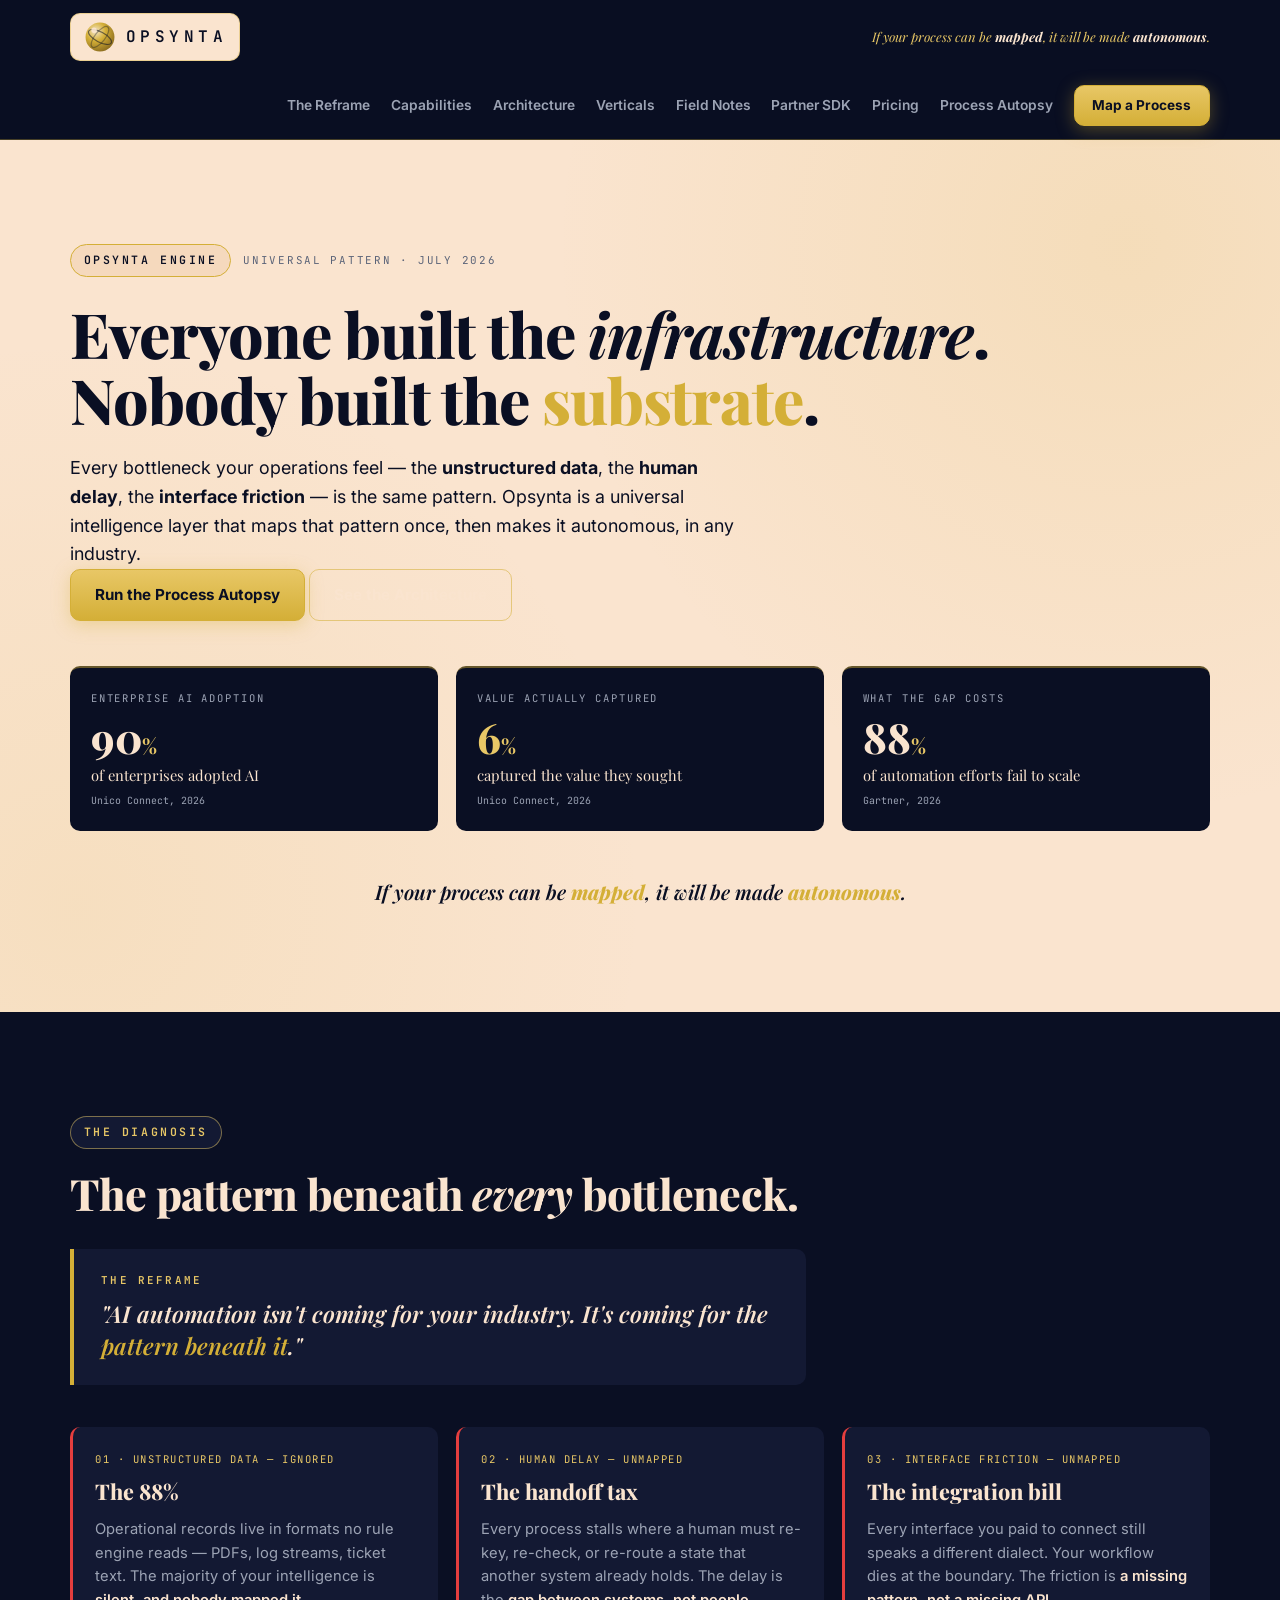
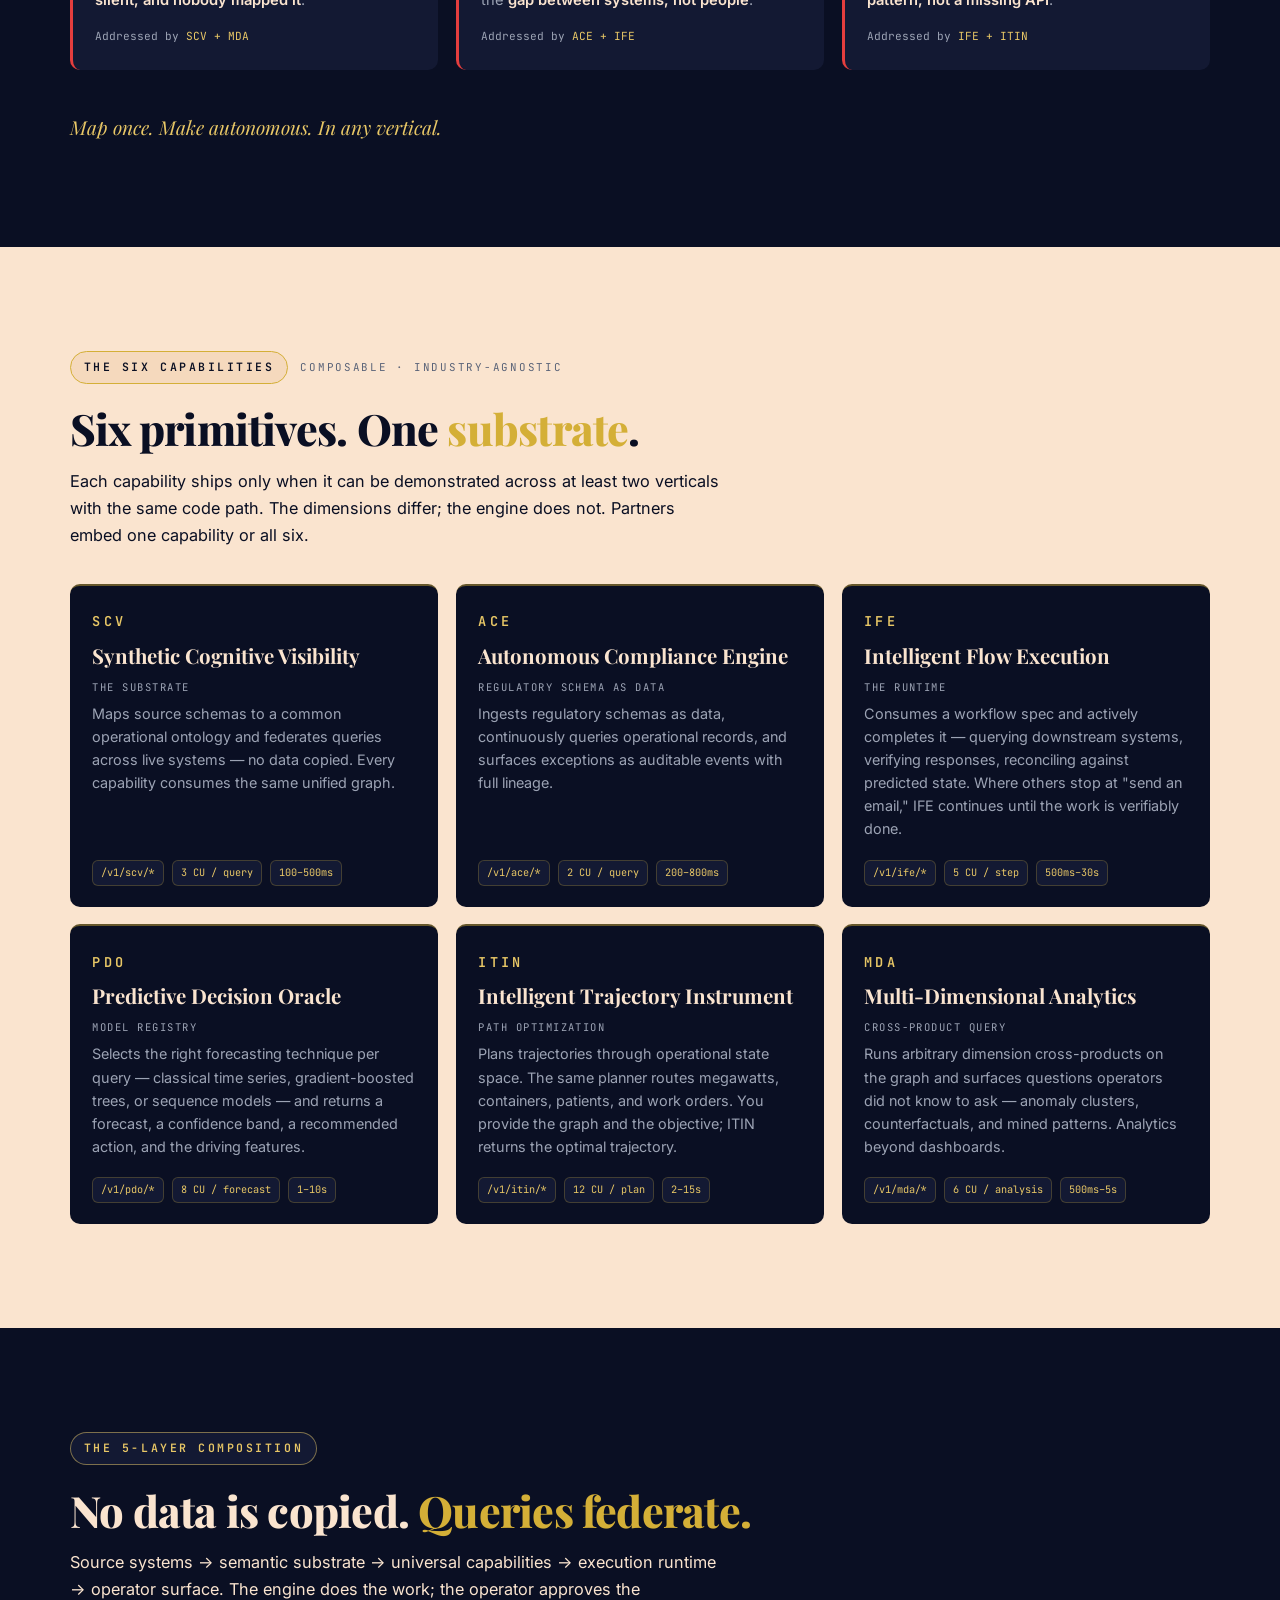
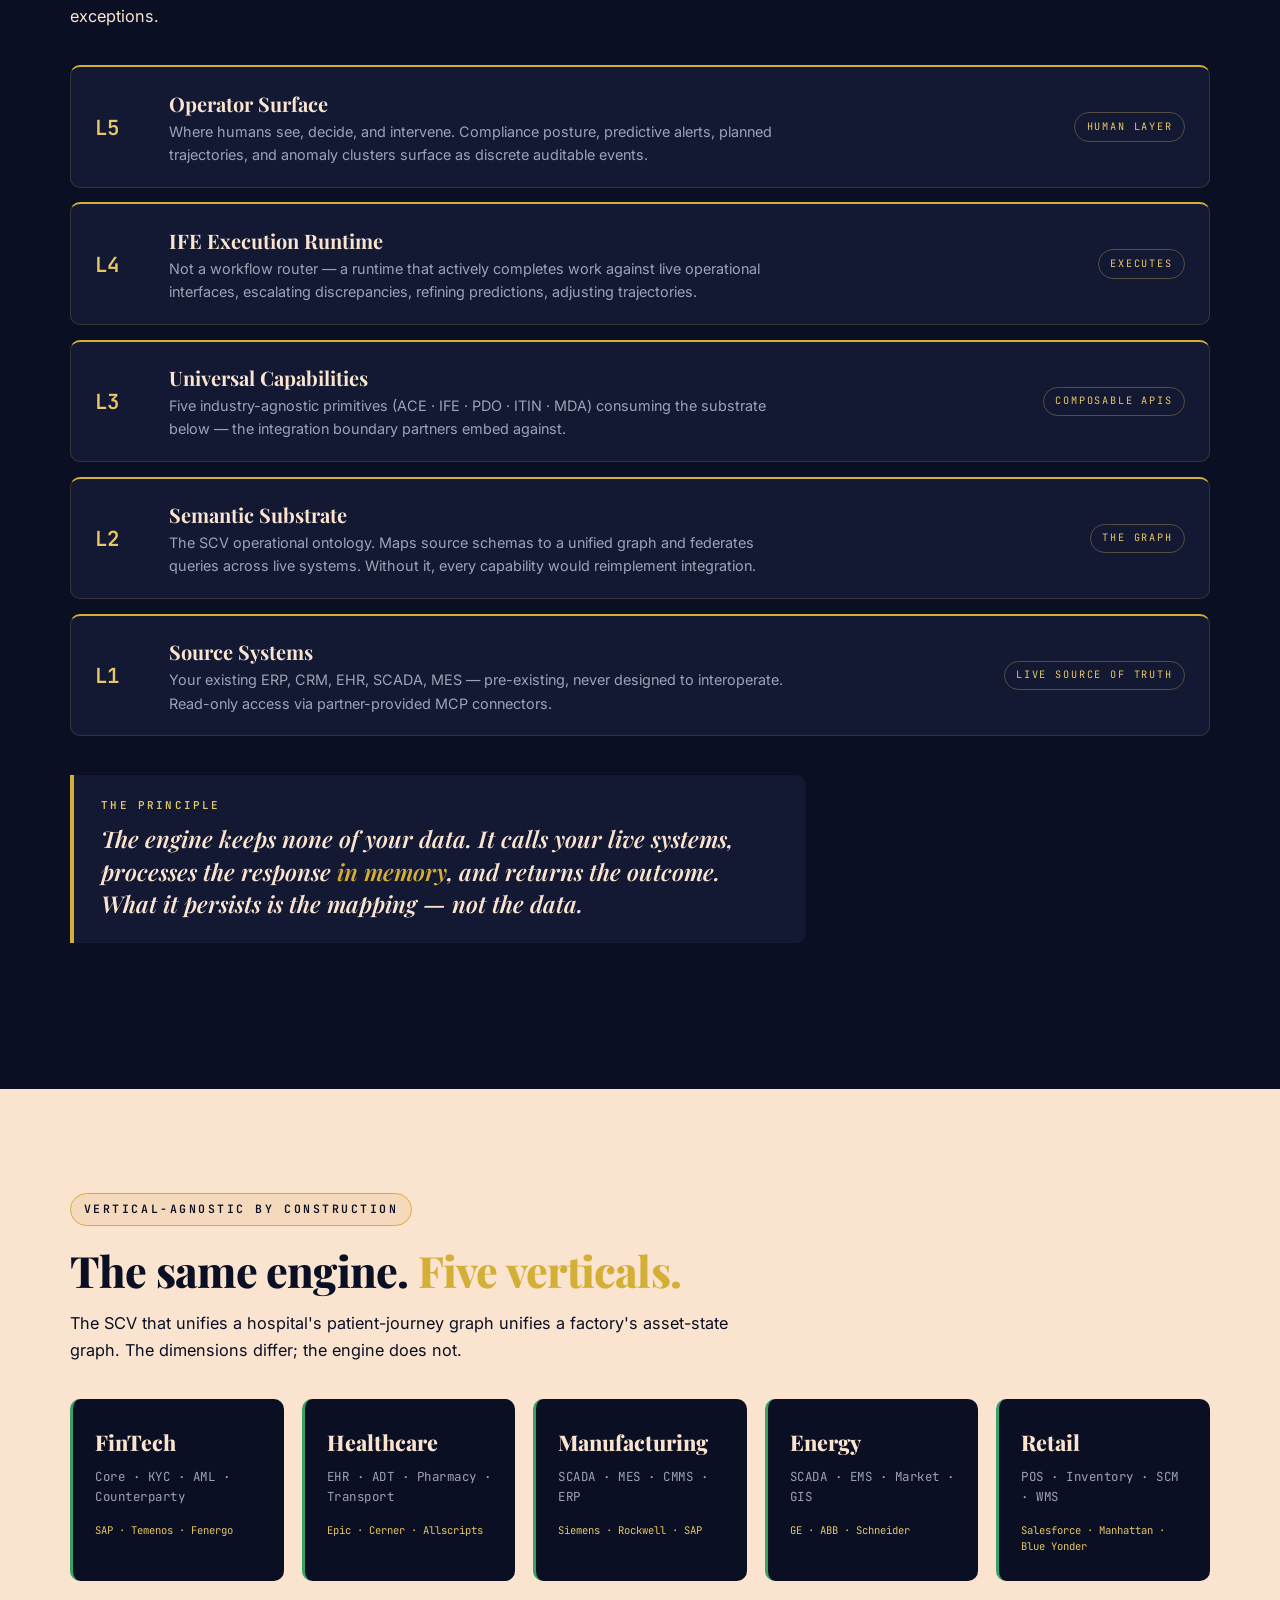
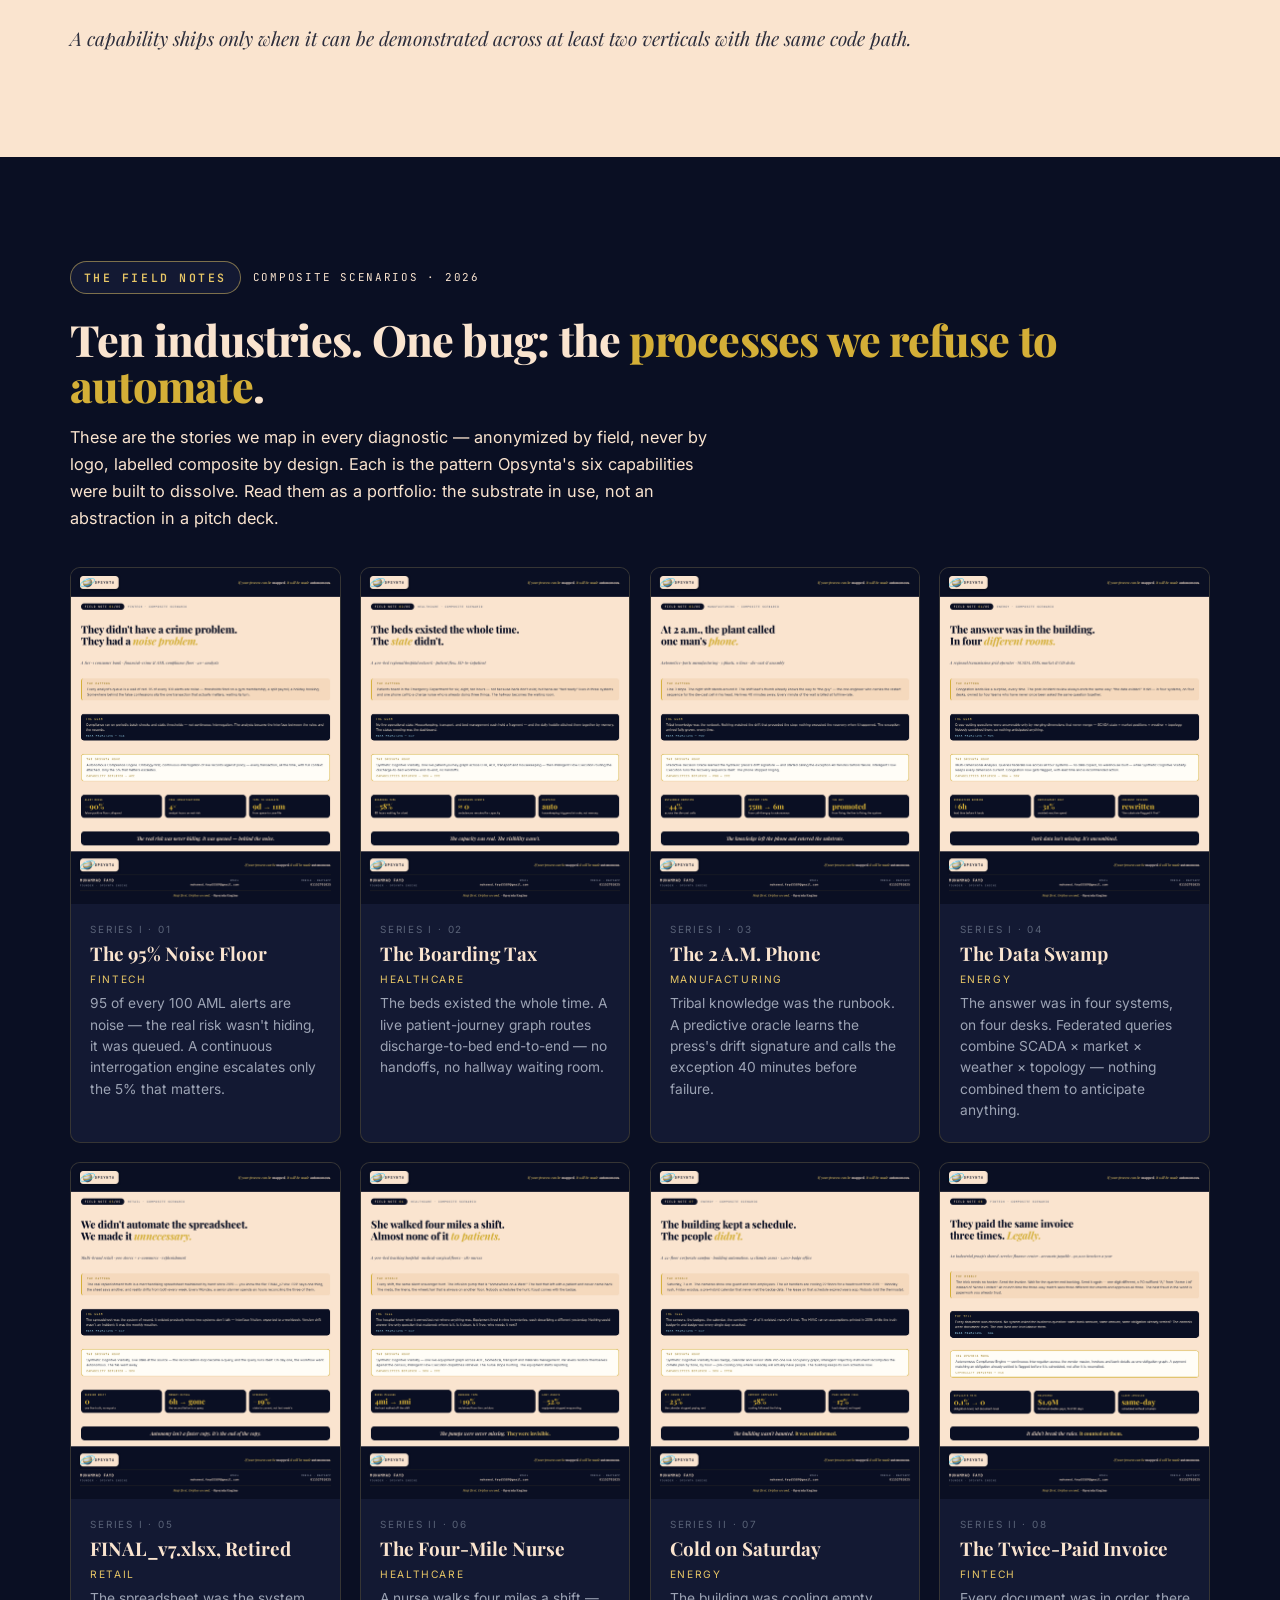
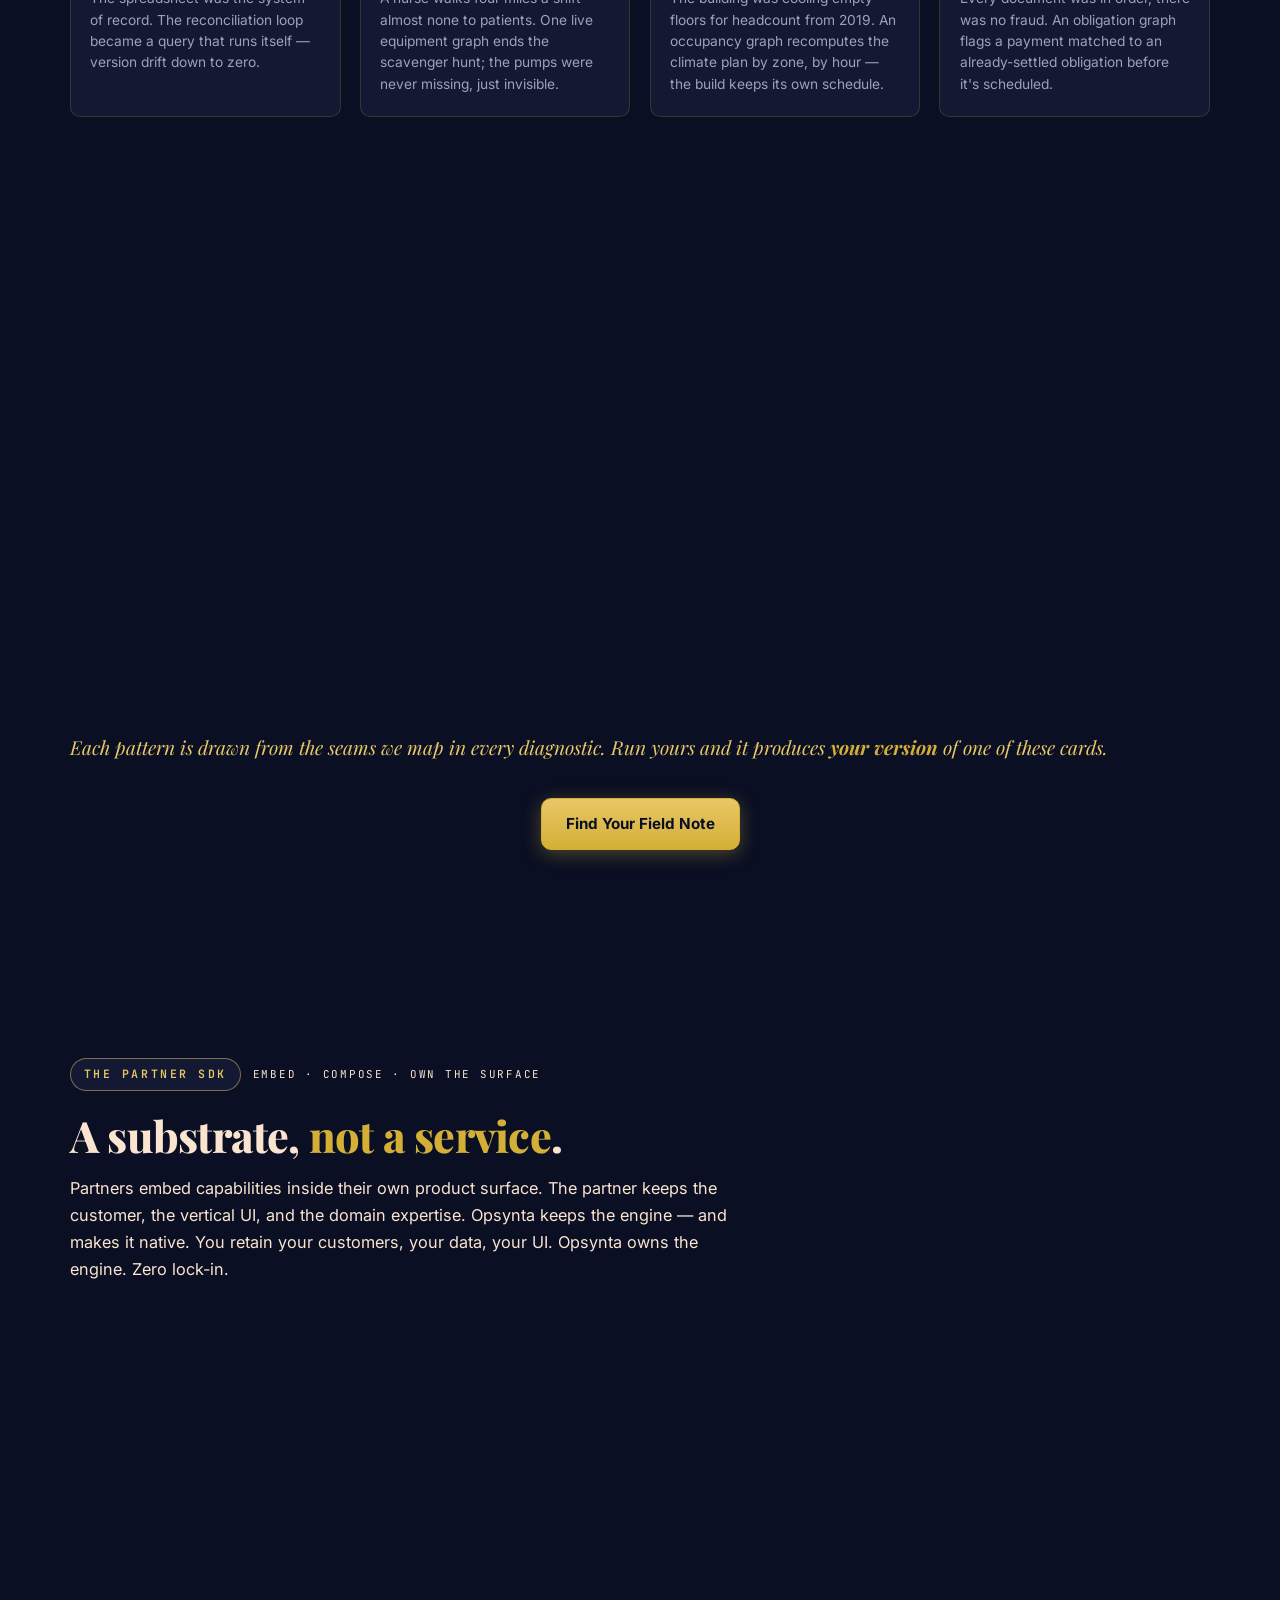
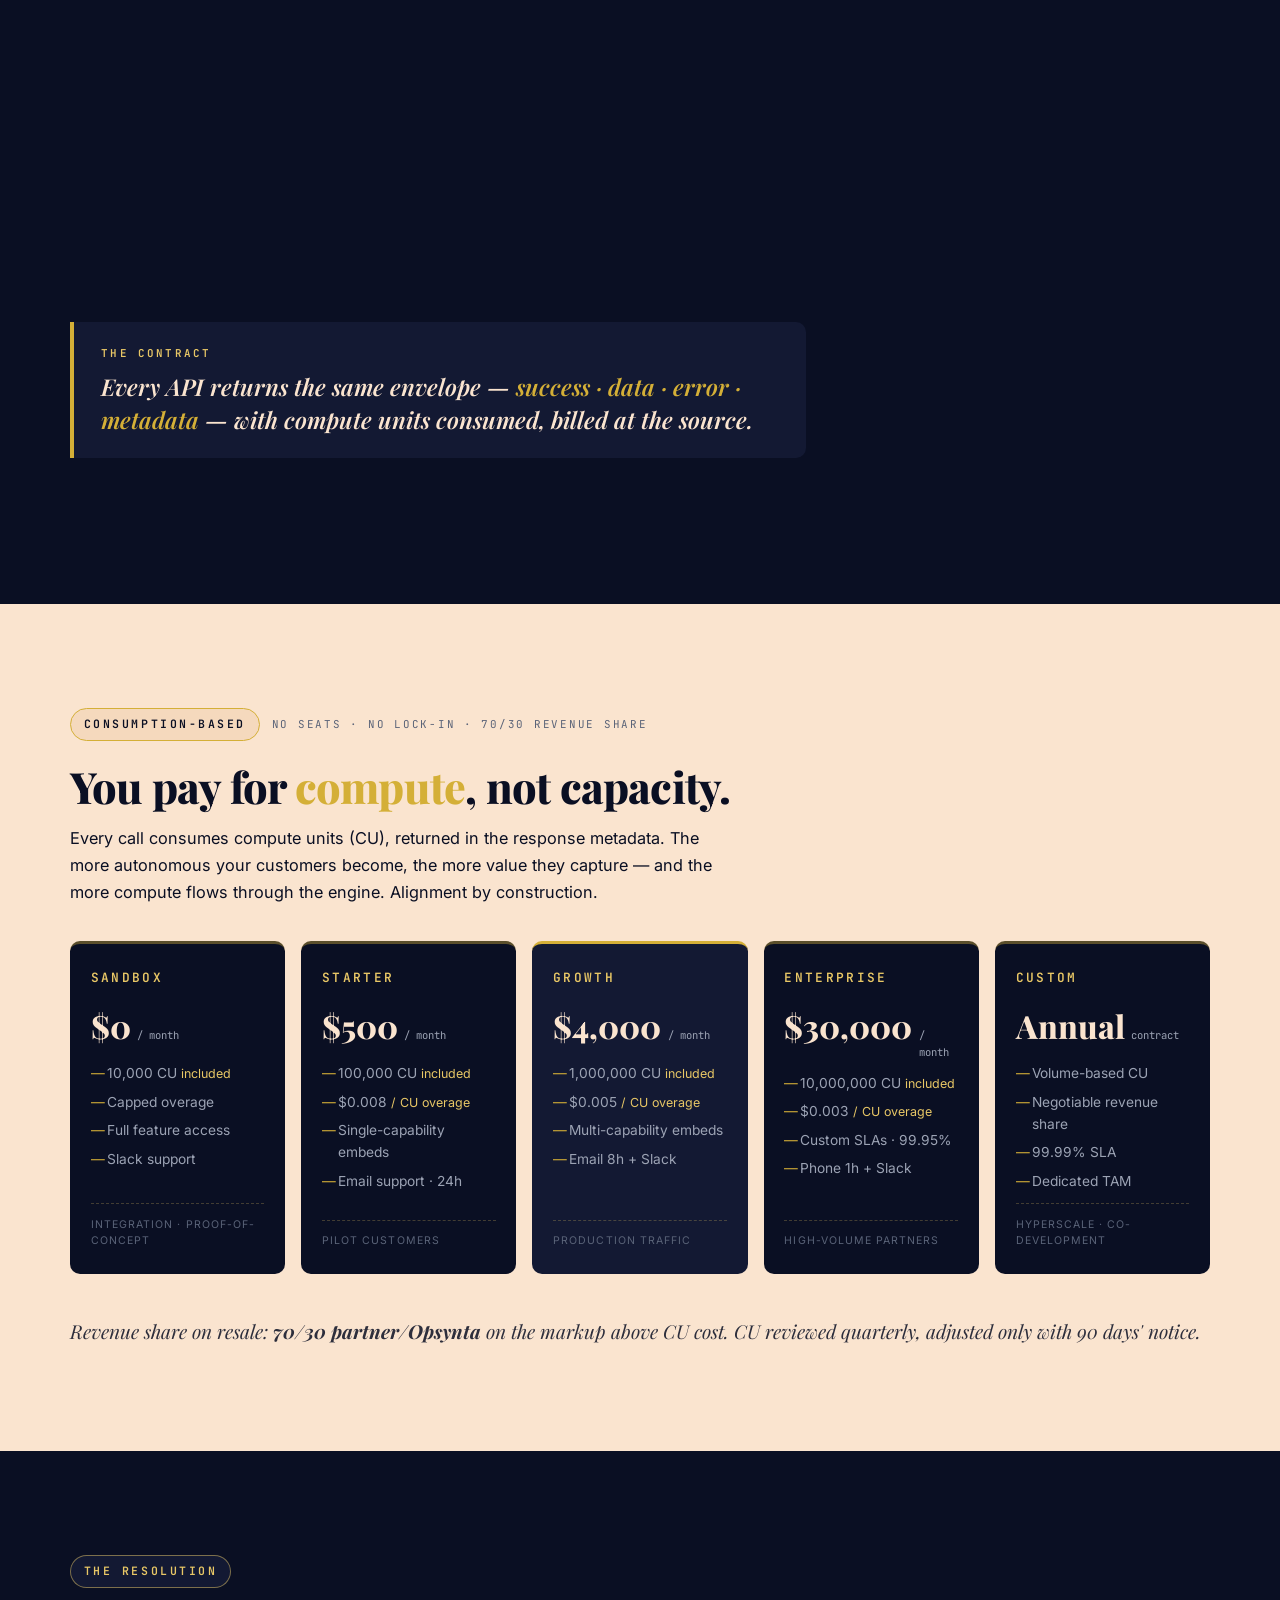
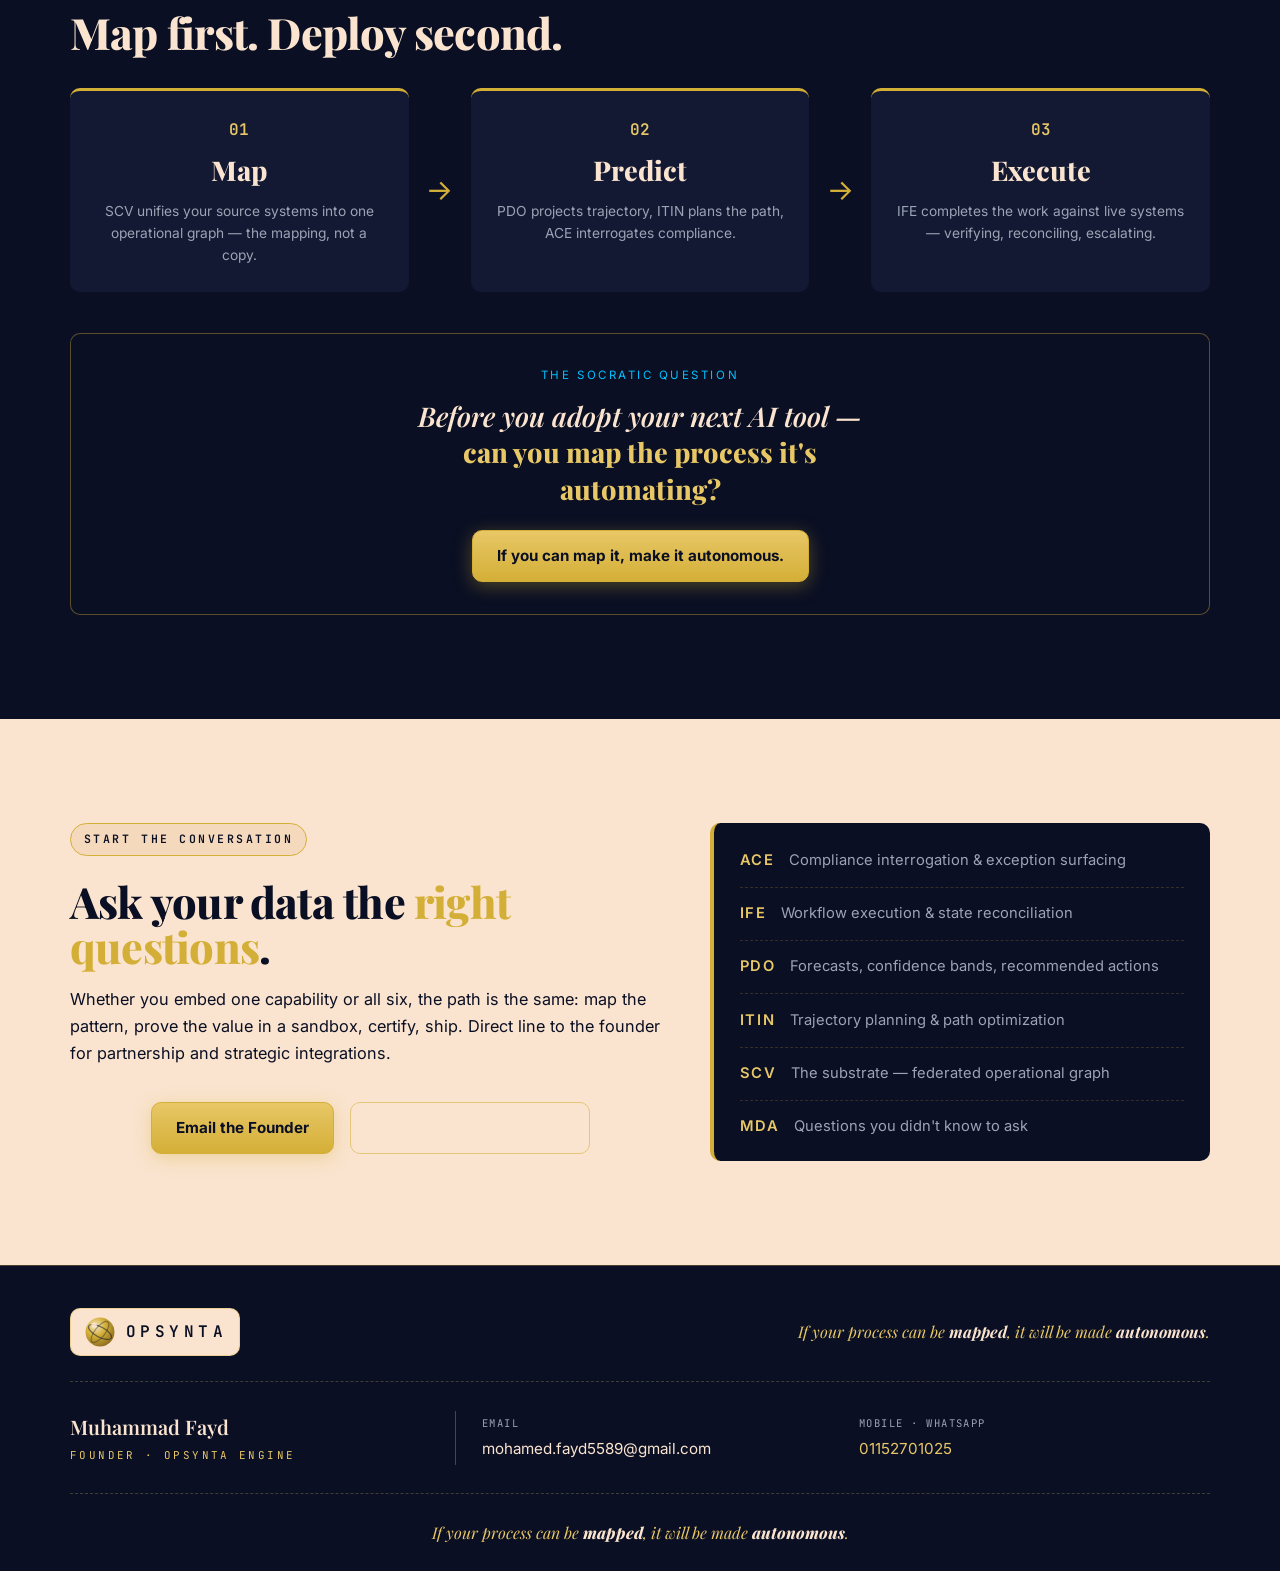
==== commit d8279a24: "Add Field Notes section: 10 story cards as sellable evidence" ====
--- a/index.html
+++ b/index.html
@@ -46,6 +46,7 @@
         <a href="#capabilities">Capabilities</a>
         <a href="#architecture">Architecture</a>
         <a href="#industries">Verticals</a>
+        <a href="#field-notes">Field Notes</a>
         <a href="#sdk">Partner SDK</a>
         <a href="#pricing">Pricing</a>
         <a href="autopsy.html">Process Autopsy</a>
@@ -253,6 +254,111 @@
           </article>
         </div>
         <p class="section-kicker light-kicker">A capability ships only when it can be demonstrated across at least two verticals with the same code path.</p>
+      </div>
+    </section>
+
+    <!-- ============ FIELD NOTES ============ -->
+    <section class="dark" id="field-notes">
+      <div class="container">
+        <p class="eyebrow"><span class="pill pill-dark">The Field Notes</span><span class="pill-meta">Composite Scenarios · 2026</span></p>
+        <h2 class="display-sm">Ten industries. One bug: the <span class="gold">processes we refuse to automate</span>.</h2>
+        <p class="section-lead">These are the stories we map in every diagnostic — anonymized by field, never by logo, labelled composite by design. Each is the pattern Opsynta's six capabilities were built to dissolve. Read them as a portfolio: the substrate in use, not an abstraction in a pitch deck.</p>
+        <div class="fieldnote-grid">
+          <article class="fieldnote-card">
+            <img class="fieldnote-img" src="assets/field-notes/fieldnote1_fintech_noise_floor.png" alt="Field Note 01 — The 95% Noise Floor, FinTech" loading="lazy" />
+            <div class="fieldnote-body">
+              <p class="fieldnote-series mono">Series I · 01</p>
+              <h3 class="fieldnote-title">The 95% Noise Floor</h3>
+              <p class="fieldnote-vert mono">FinTech</p>
+              <p class="fieldnote-blurb">95 of every 100 AML alerts are noise — the real risk wasn't hiding, it was queued. A continuous interrogation engine escalates only the 5% that matters.</p>
+            </div>
+          </article>
+          <article class="fieldnote-card">
+            <img class="fieldnote-img" src="assets/field-notes/fieldnote2_healthcare_boarding_tax.png" alt="Field Note 02 — The Boarding Tax, Healthcare" loading="lazy" />
+            <div class="fieldnote-body">
+              <p class="fieldnote-series mono">Series I · 02</p>
+              <h3 class="fieldnote-title">The Boarding Tax</h3>
+              <p class="fieldnote-vert mono">Healthcare</p>
+              <p class="fieldnote-blurb">The beds existed the whole time. A live patient-journey graph routes discharge-to-bed end-to-end — no handoffs, no hallway waiting room.</p>
+            </div>
+          </article>
+          <article class="fieldnote-card">
+            <img class="fieldnote-img" src="assets/field-notes/fieldnote3_manufacturing_2am_phone.png" alt="Field Note 03 — The 2 A.M. Phone, Manufacturing" loading="lazy" />
+            <div class="fieldnote-body">
+              <p class="fieldnote-series mono">Series I · 03</p>
+              <h3 class="fieldnote-title">The 2 A.M. Phone</h3>
+              <p class="fieldnote-vert mono">Manufacturing</p>
+              <p class="fieldnote-blurb">Tribal knowledge was the runbook. A predictive oracle learns the press's drift signature and calls the exception 40 minutes before failure.</p>
+            </div>
+          </article>
+          <article class="fieldnote-card">
+            <img class="fieldnote-img" src="assets/field-notes/fieldnote4_energy_data_swamp.png" alt="Field Note 04 — The Data Swamp, Energy" loading="lazy" />
+            <div class="fieldnote-body">
+              <p class="fieldnote-series mono">Series I · 04</p>
+              <h3 class="fieldnote-title">The Data Swamp</h3>
+              <p class="fieldnote-vert mono">Energy</p>
+              <p class="fieldnote-blurb">The answer was in four systems, on four desks. Federated queries combine SCADA × market × weather × topology — nothing combined them to anticipate anything.</p>
+            </div>
+          </article>
+          <article class="fieldnote-card">
+            <img class="fieldnote-img" src="assets/field-notes/fieldnote5_retail_final_v7.png" alt="Field Note 05 — FINAL_v7.xlsx, Retired, Retail" loading="lazy" />
+            <div class="fieldnote-body">
+              <p class="fieldnote-series mono">Series I · 05</p>
+              <h3 class="fieldnote-title">FINAL_v7.xlsx, Retired</h3>
+              <p class="fieldnote-vert mono">Retail</p>
+              <p class="fieldnote-blurb">The spreadsheet was the system of record. The reconciliation loop became a query that runs itself — version drift down to zero.</p>
+            </div>
+          </article>
+          <article class="fieldnote-card">
+            <img class="fieldnote-img" src="assets/field-notes/fieldnote6_healthcare_four_mile_nurse.png" alt="Field Note 06 — The Four-Mile Nurse, Healthcare" loading="lazy" />
+            <div class="fieldnote-body">
+              <p class="fieldnote-series mono">Series II · 06</p>
+              <h3 class="fieldnote-title">The Four-Mile Nurse</h3>
+              <p class="fieldnote-vert mono">Healthcare</p>
+              <p class="fieldnote-blurb">A nurse walks four miles a shift — almost none to patients. One live equipment graph ends the scavenger hunt; the pumps were never missing, just invisible.</p>
+            </div>
+          </article>
+          <article class="fieldnote-card">
+            <img class="fieldnote-img" src="assets/field-notes/fieldnote7_energy_cold_on_saturday.png" alt="Field Note 07 — Cold on Saturday, Energy" loading="lazy" />
+            <div class="fieldnote-body">
+              <p class="fieldnote-series mono">Series II · 07</p>
+              <h3 class="fieldnote-title">Cold on Saturday</h3>
+              <p class="fieldnote-vert mono">Energy</p>
+              <p class="fieldnote-blurb">The building was cooling empty floors for headcount from 2019. An occupancy graph recomputes the climate plan by zone, by hour — the build keeps its own schedule.</p>
+            </div>
+          </article>
+          <article class="fieldnote-card">
+            <img class="fieldnote-img" src="assets/field-notes/fieldnote8_fintech_twice_paid_invoice.png" alt="Field Note 08 — The Twice-Paid Invoice, FinTech" loading="lazy" />
+            <div class="fieldnote-body">
+              <p class="fieldnote-series mono">Series II · 08</p>
+              <h3 class="fieldnote-title">The Twice-Paid Invoice</h3>
+              <p class="fieldnote-vert mono">FinTech</p>
+              <p class="fieldnote-blurb">Every document was in order, there was no fraud. An obligation graph flags a payment matched to an already-settled obligation before it's scheduled.</p>
+            </div>
+          </article>
+          <article class="fieldnote-card">
+            <img class="fieldnote-img" src="assets/field-notes/fieldnote9_manufacturing_47th_part.png" alt="Field Note 09 — The 47th Part, Manufacturing" loading="lazy" />
+            <div class="fieldnote-body">
+              <p class="fieldnote-series mono">Series II · 09</p>
+              <h3 class="fieldnote-title">The 47th Part</h3>
+              <p class="fieldnote-vert mono">Manufacturing</p>
+              <p class="fieldnote-blurb">Nothing broke, every inspection was green. A drift signature across 40 process variables calls the slope before it becomes a cliff.</p>
+            </div>
+          </article>
+          <article class="fieldnote-card">
+            <img class="fieldnote-img" src="assets/field-notes/fieldnote10_retail_yellow_sticker.png" alt="Field Note 10 — The Yellow Sticker, Retail" loading="lazy" />
+            <div class="fieldnote-body">
+              <p class="fieldnote-series mono">Series II · 10</p>
+              <h3 class="fieldnote-title">The Yellow Sticker</h3>
+              <p class="fieldnote-vert mono">Retail</p>
+              <p class="fieldnote-blurb">The most expensive item in a grocery store — the yogurt nobody bought. A sell-through forecast re-prices by the hour of freshness still remaining.</p>
+            </div>
+          </article>
+        </div>
+        <p class="section-kicker">Each pattern is drawn from the seams we map in every diagnostic. Run yours and it produces <strong class="gold">your version</strong> of one of these cards.</p>
+        <div class="fieldnote-cta">
+          <a class="btn btn-gold" href="autopsy.html">Find Your Field Note</a>
+        </div>
       </div>
     </section>
 
--- a/css/styles.css
+++ b/css/styles.css
@@ -534,6 +534,67 @@
   font-family: var(--font-mono);
   font-size: 0.66rem;
   color: var(--gold-light);
+}
+
+/* ============ FIELD NOTES ============ */
+.fieldnote-grid {
+  display: grid;
+  grid-template-columns: repeat(auto-fill, minmax(250px, 1fr));
+  gap: 1.2rem;
+  margin-top: 1.4rem;
+}
+.fieldnote-card {
+  background: var(--navy2);
+  border-radius: var(--radius);
+  overflow: hidden;
+  border: 1px solid rgba(212, 175, 55, 0.18);
+  display: flex;
+  flex-direction: column;
+  transition: transform 0.18s ease, box-shadow 0.18s ease, border-color 0.18s ease;
+}
+.fieldnote-card:hover {
+  transform: translateY(-4px);
+  box-shadow: 0 14px 34px rgba(10, 15, 35, 0.35);
+  border-color: rgba(212, 175, 55, 0.45);
+}
+.fieldnote-img {
+  width: 100%;
+  aspect-ratio: 4 / 5;
+  object-fit: cover;
+}
+.fieldnote-body {
+  padding: 1.1rem 1.2rem 1.3rem;
+  display: flex;
+  flex-direction: column;
+  gap: 0.35rem;
+}
+.fieldnote-series {
+  font-size: 0.62rem;
+  letter-spacing: 0.18em;
+  text-transform: uppercase;
+  color: var(--slate);
+}
+.fieldnote-title {
+  font-family: var(--font-display);
+  font-weight: 700;
+  font-size: 1.18rem;
+  color: var(--peach);
+  line-height: 1.2;
+}
+.fieldnote-vert {
+  font-size: 0.64rem;
+  letter-spacing: 0.16em;
+  text-transform: uppercase;
+  color: var(--gold-light);
+}
+.fieldnote-blurb {
+  font-size: 0.86rem;
+  color: var(--dust);
+  line-height: 1.55;
+}
+.fieldnote-cta {
+  margin-top: 2.2rem;
+  text-align: center;
 }
 
 /* ============ PARTNER SDK ============ */
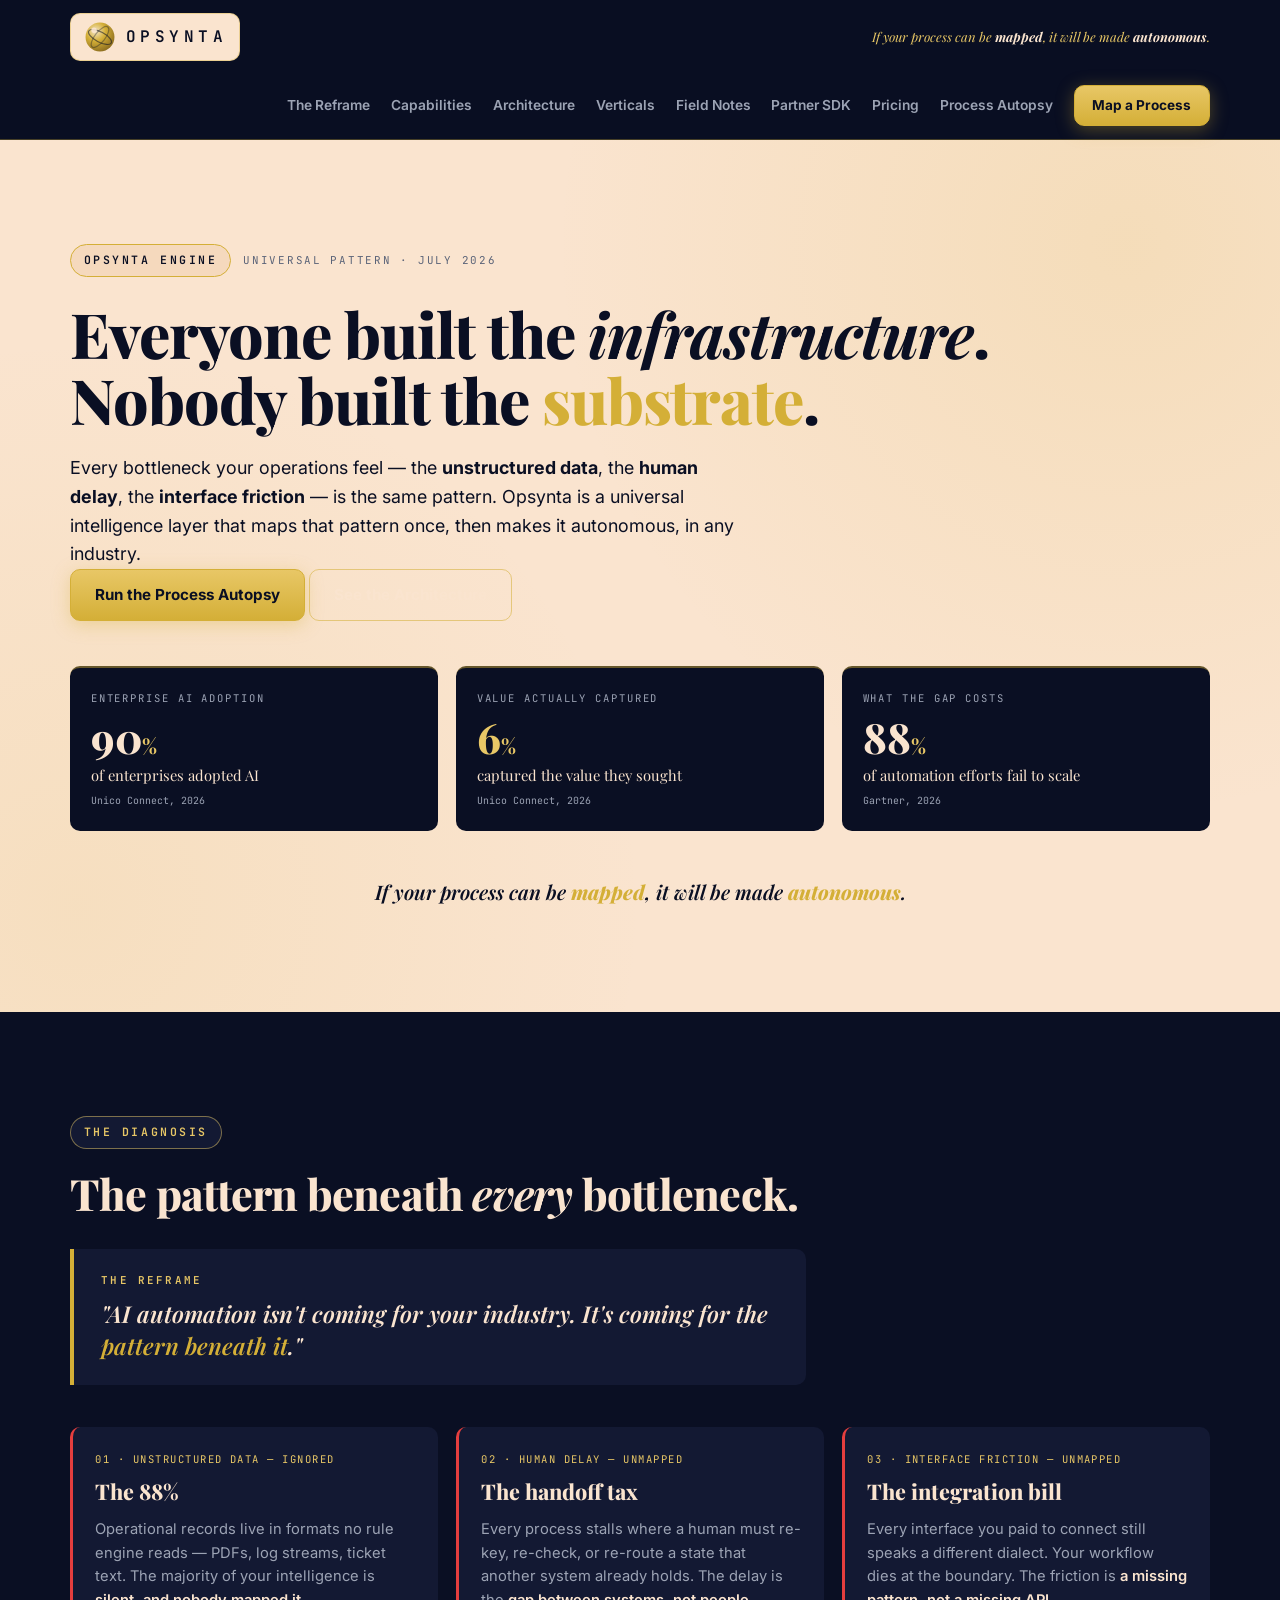
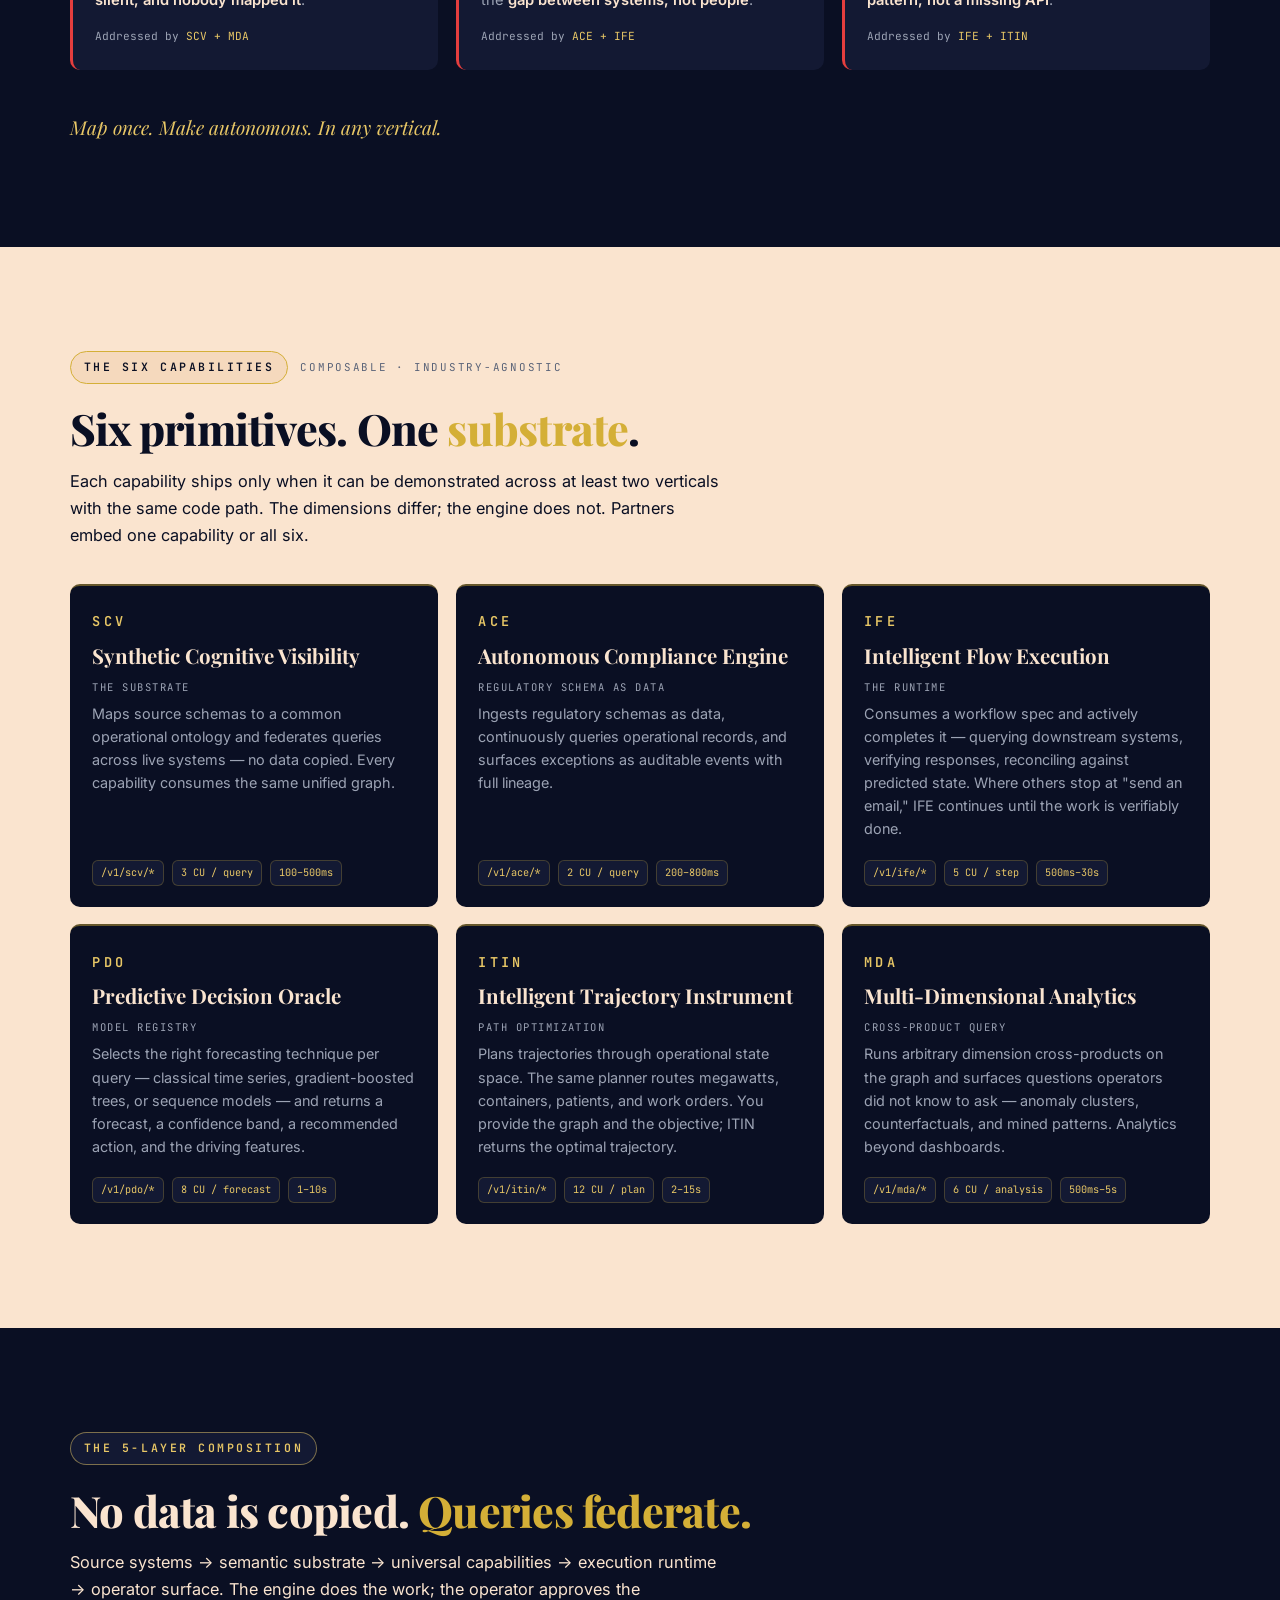
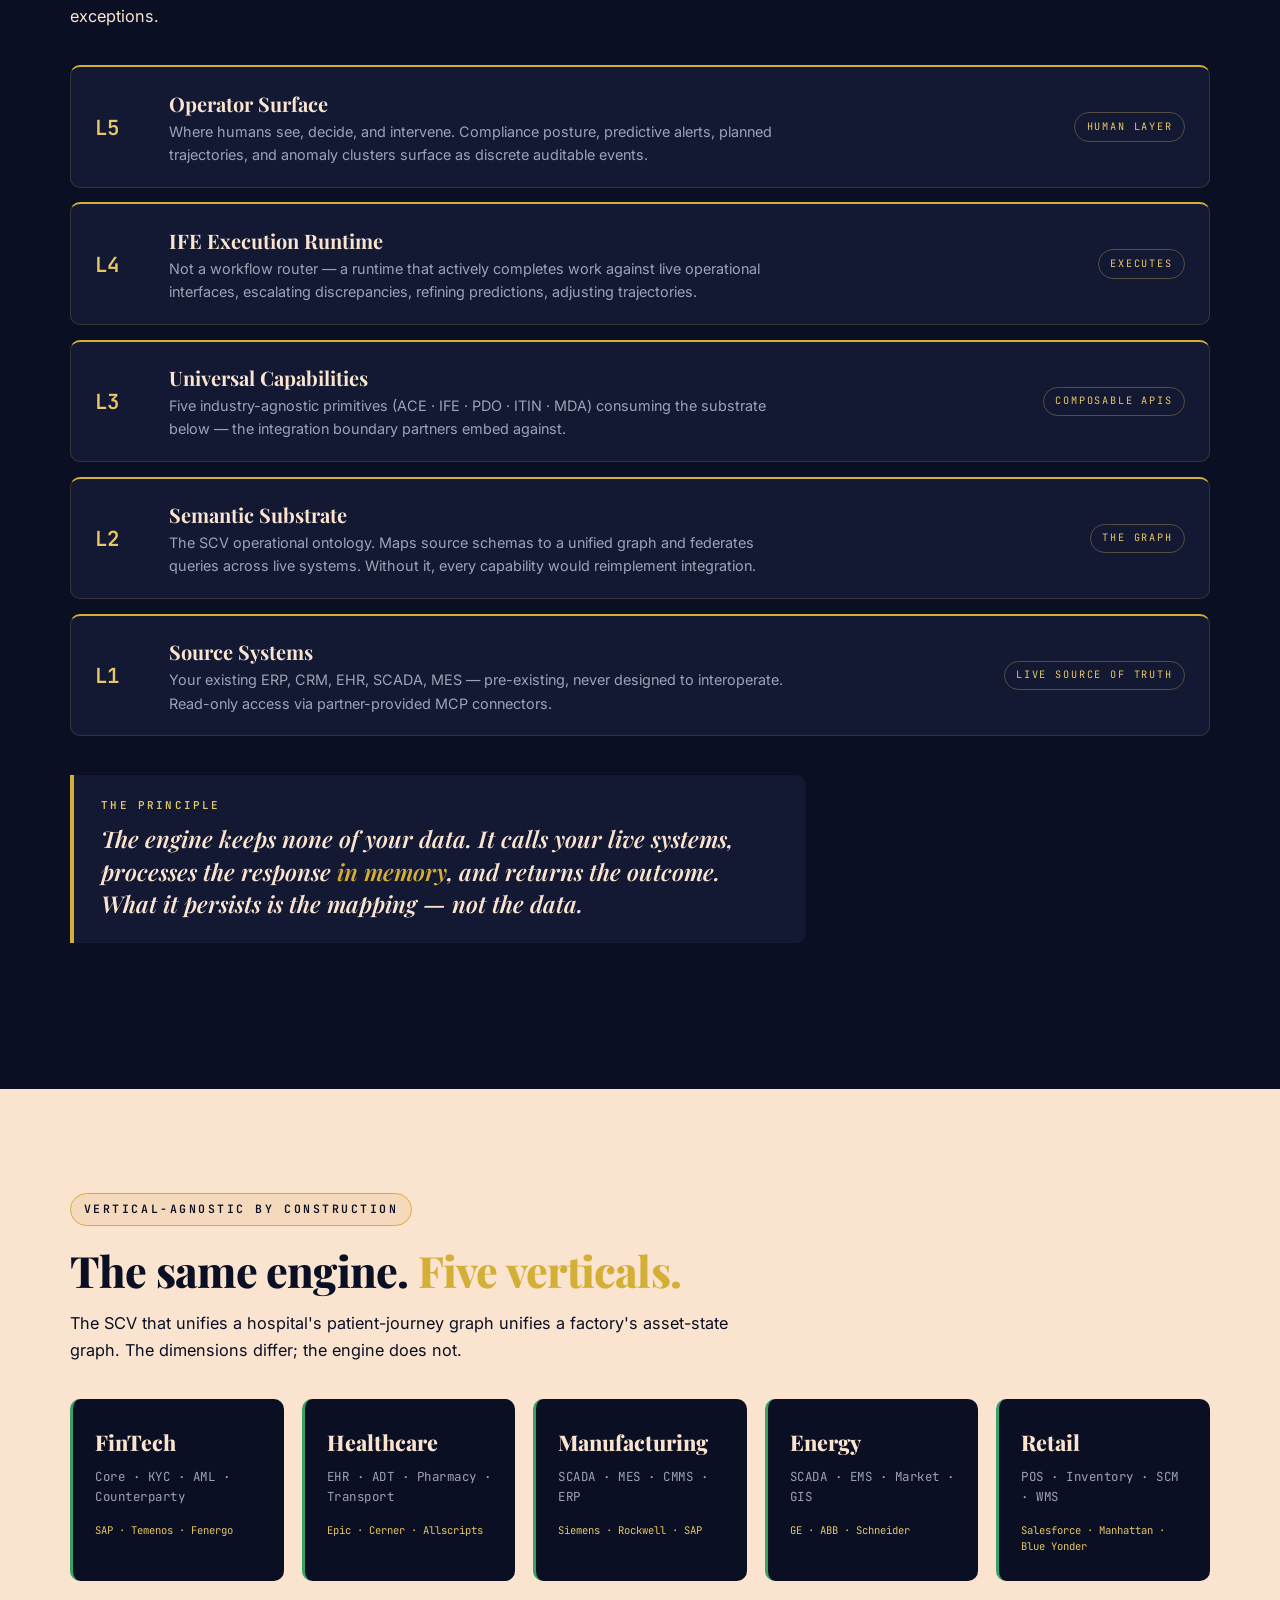
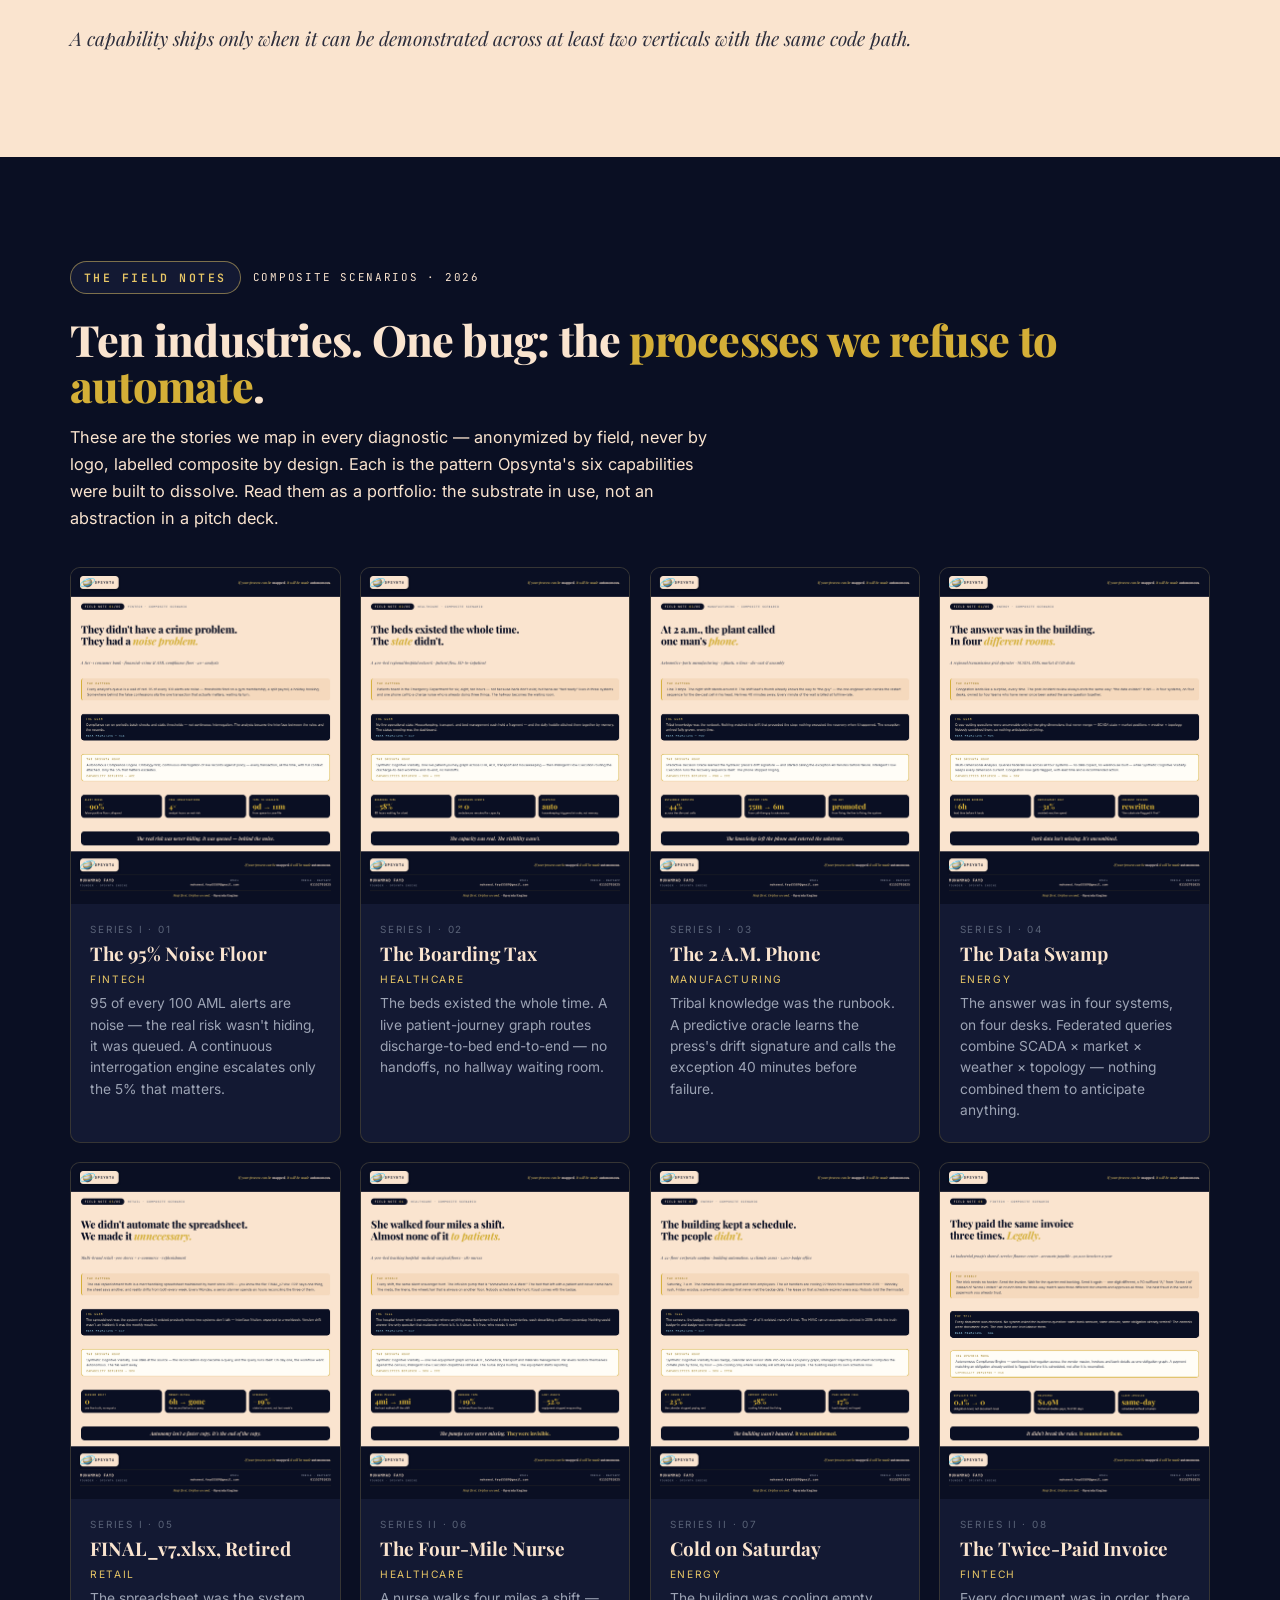
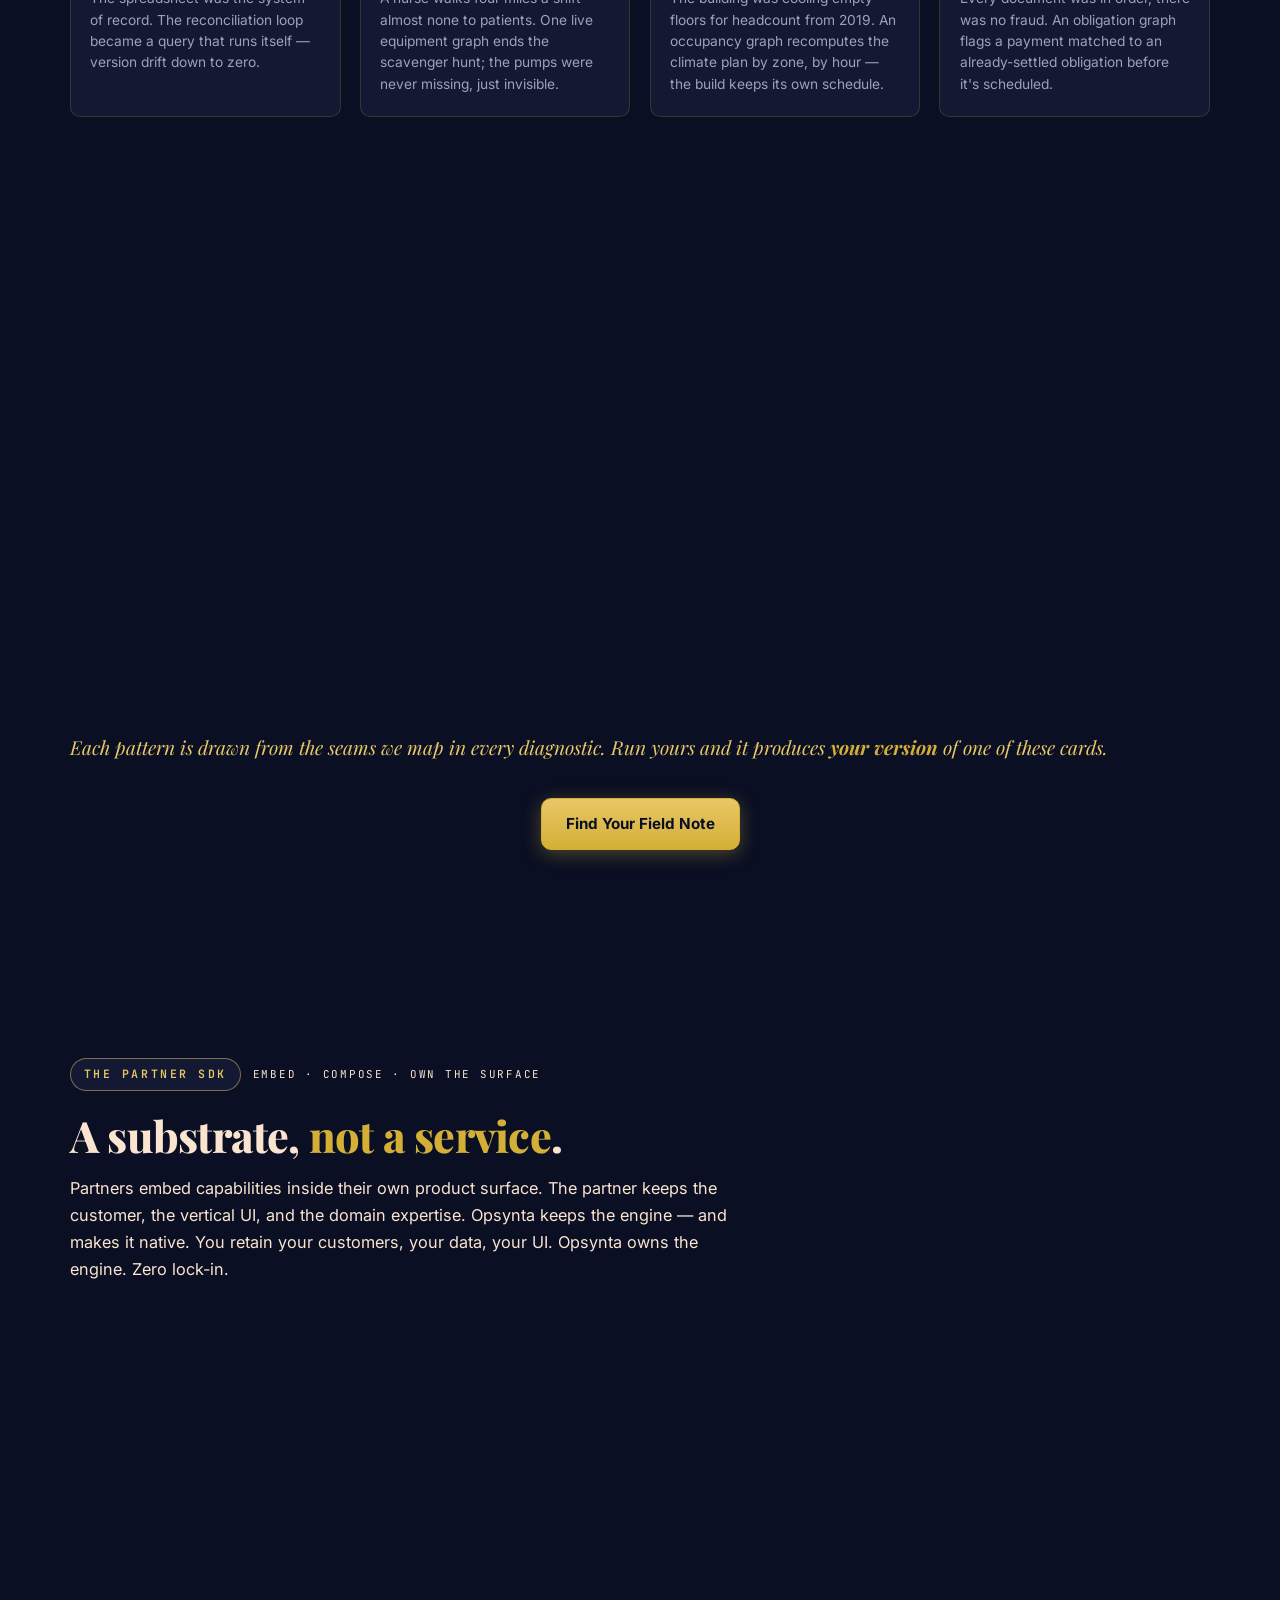
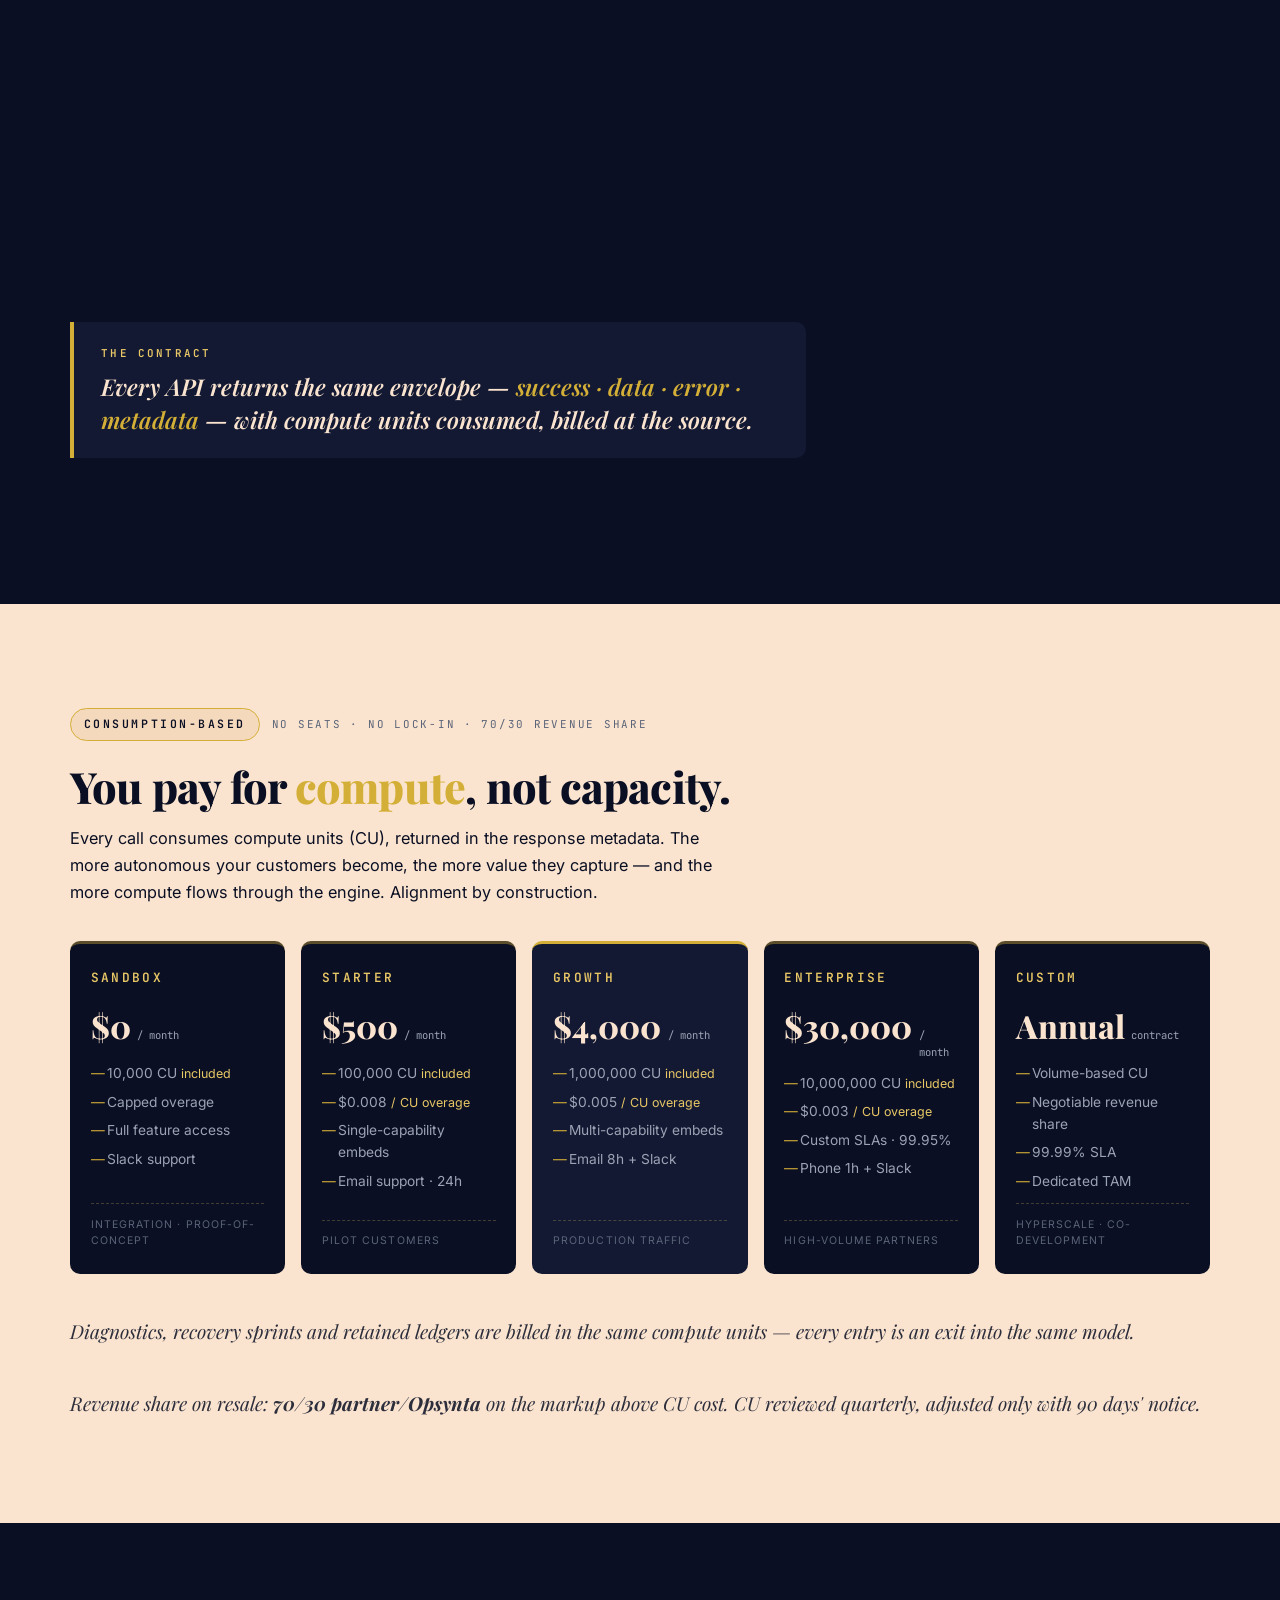
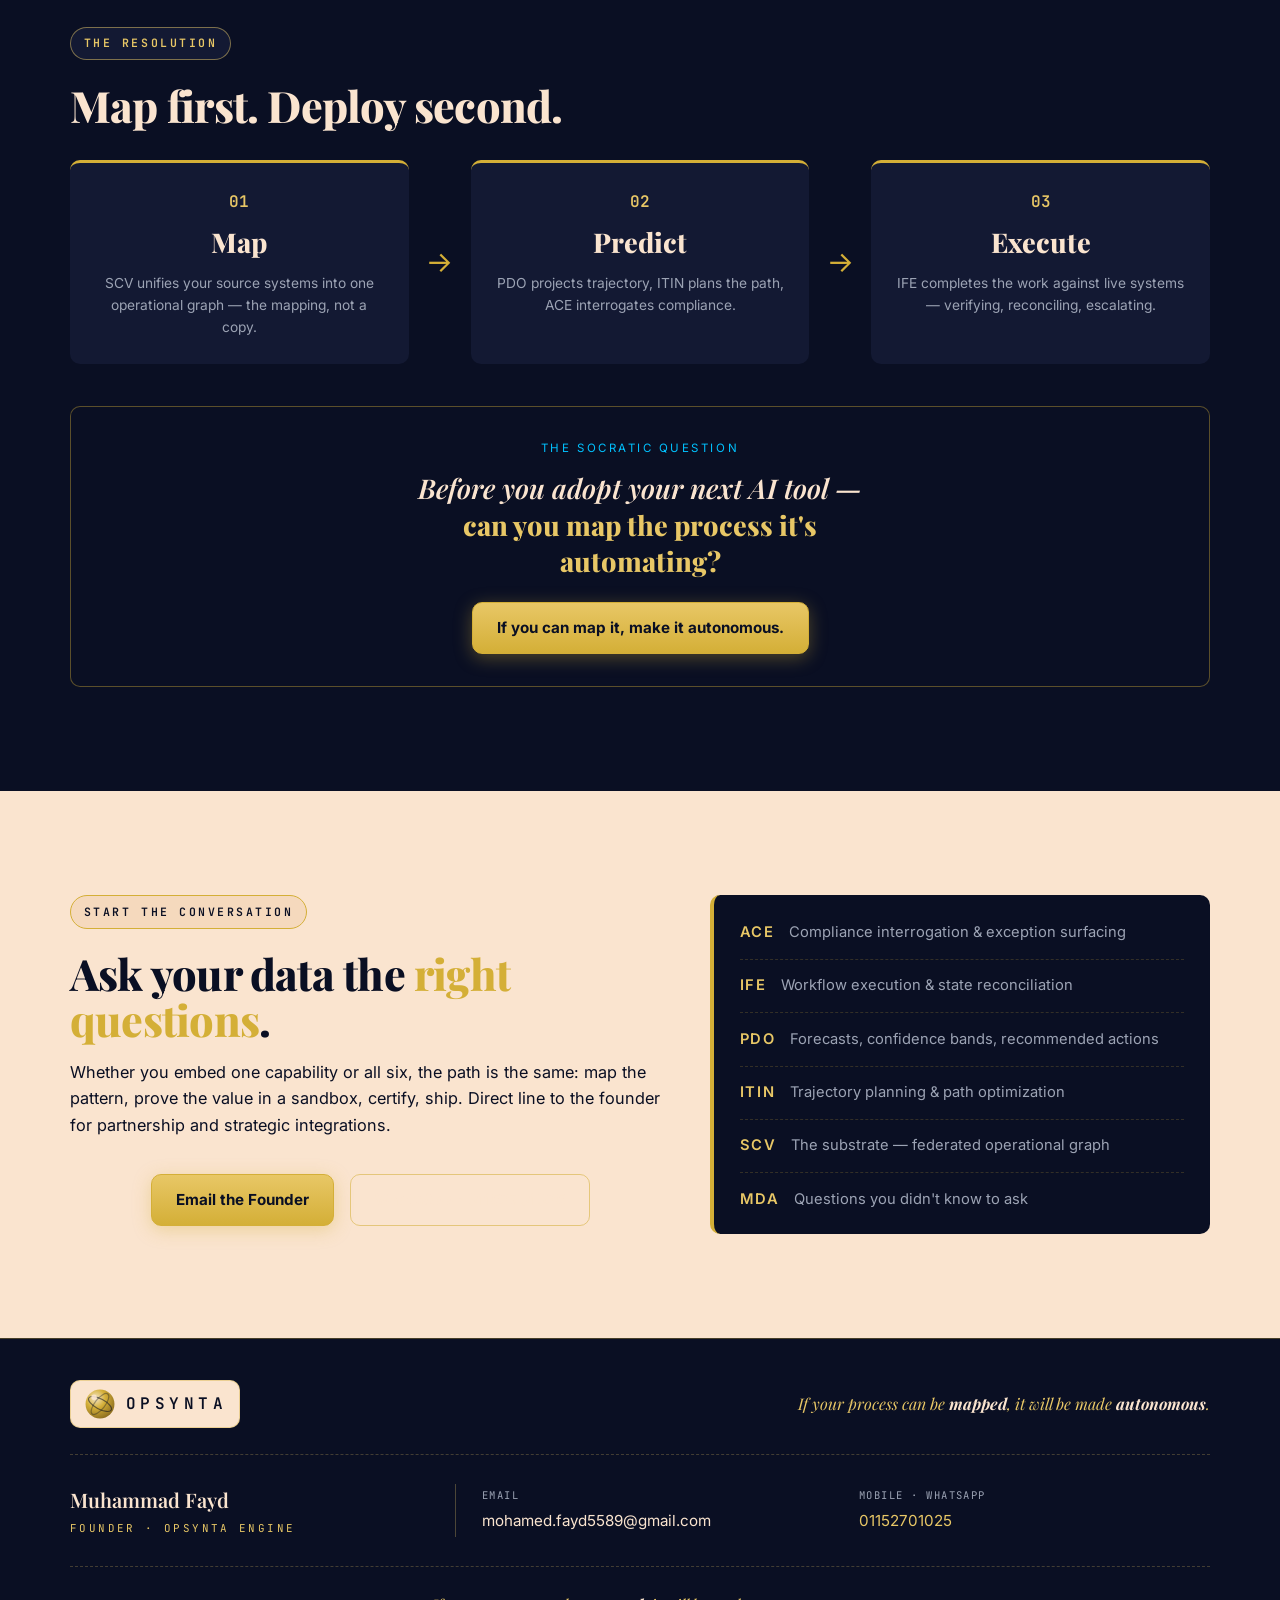
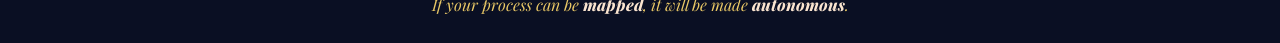
==== commit 600dd397: "Add Deep Map offer page and results-screen CTA (site integration patch)" ====
--- a/index.html
+++ b/index.html
@@ -465,6 +465,7 @@
             <p class="price-cta mono">Hyperscale · Co-Development</p>
           </article>
         </div>
+        <p class="section-kicker light-kicker">Diagnostics, recovery sprints and retained ledgers are billed in the same compute units — every entry is an exit into the same model.</p>
         <p class="section-kicker light-kicker">Revenue share on resale: <strong>70/30 partner/Opsynta</strong> on the markup above CU cost. CU reviewed quarterly, adjusted only with 90 days' notice.</p>
       </div>
     </section>
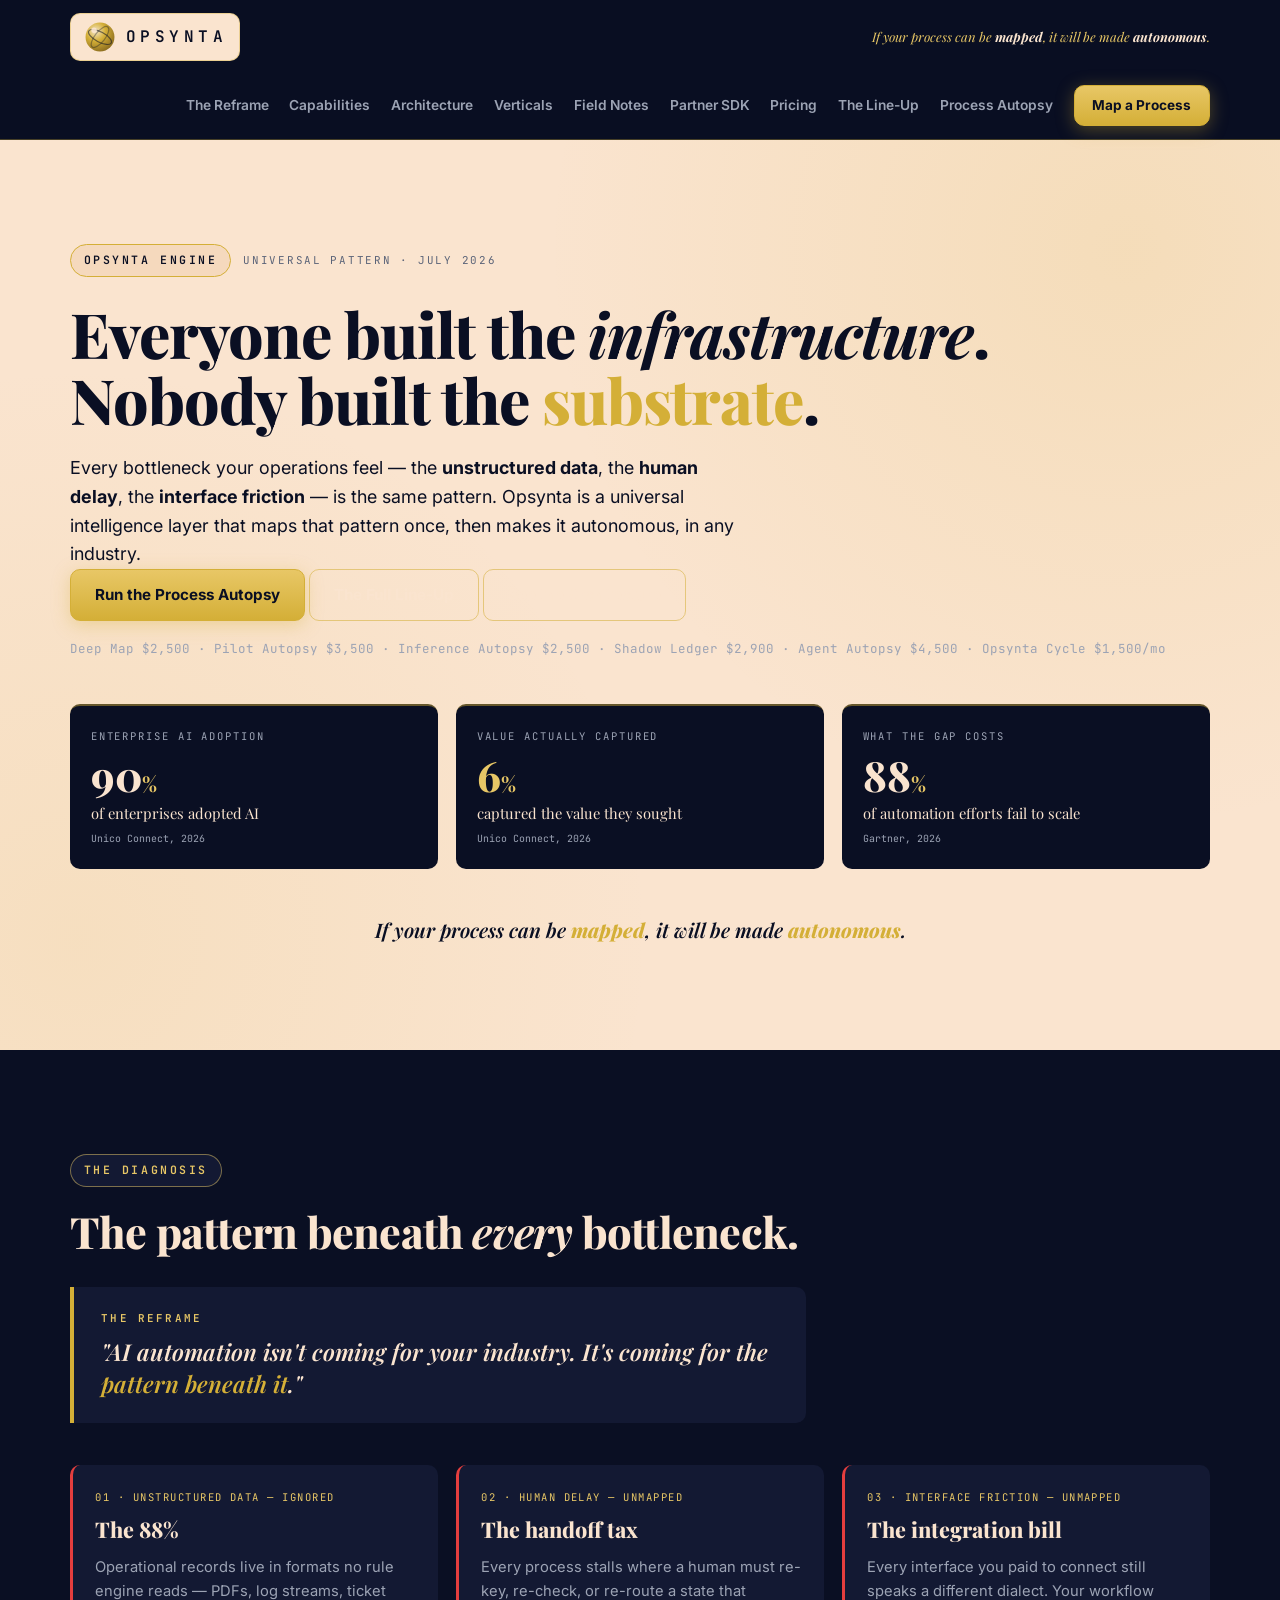
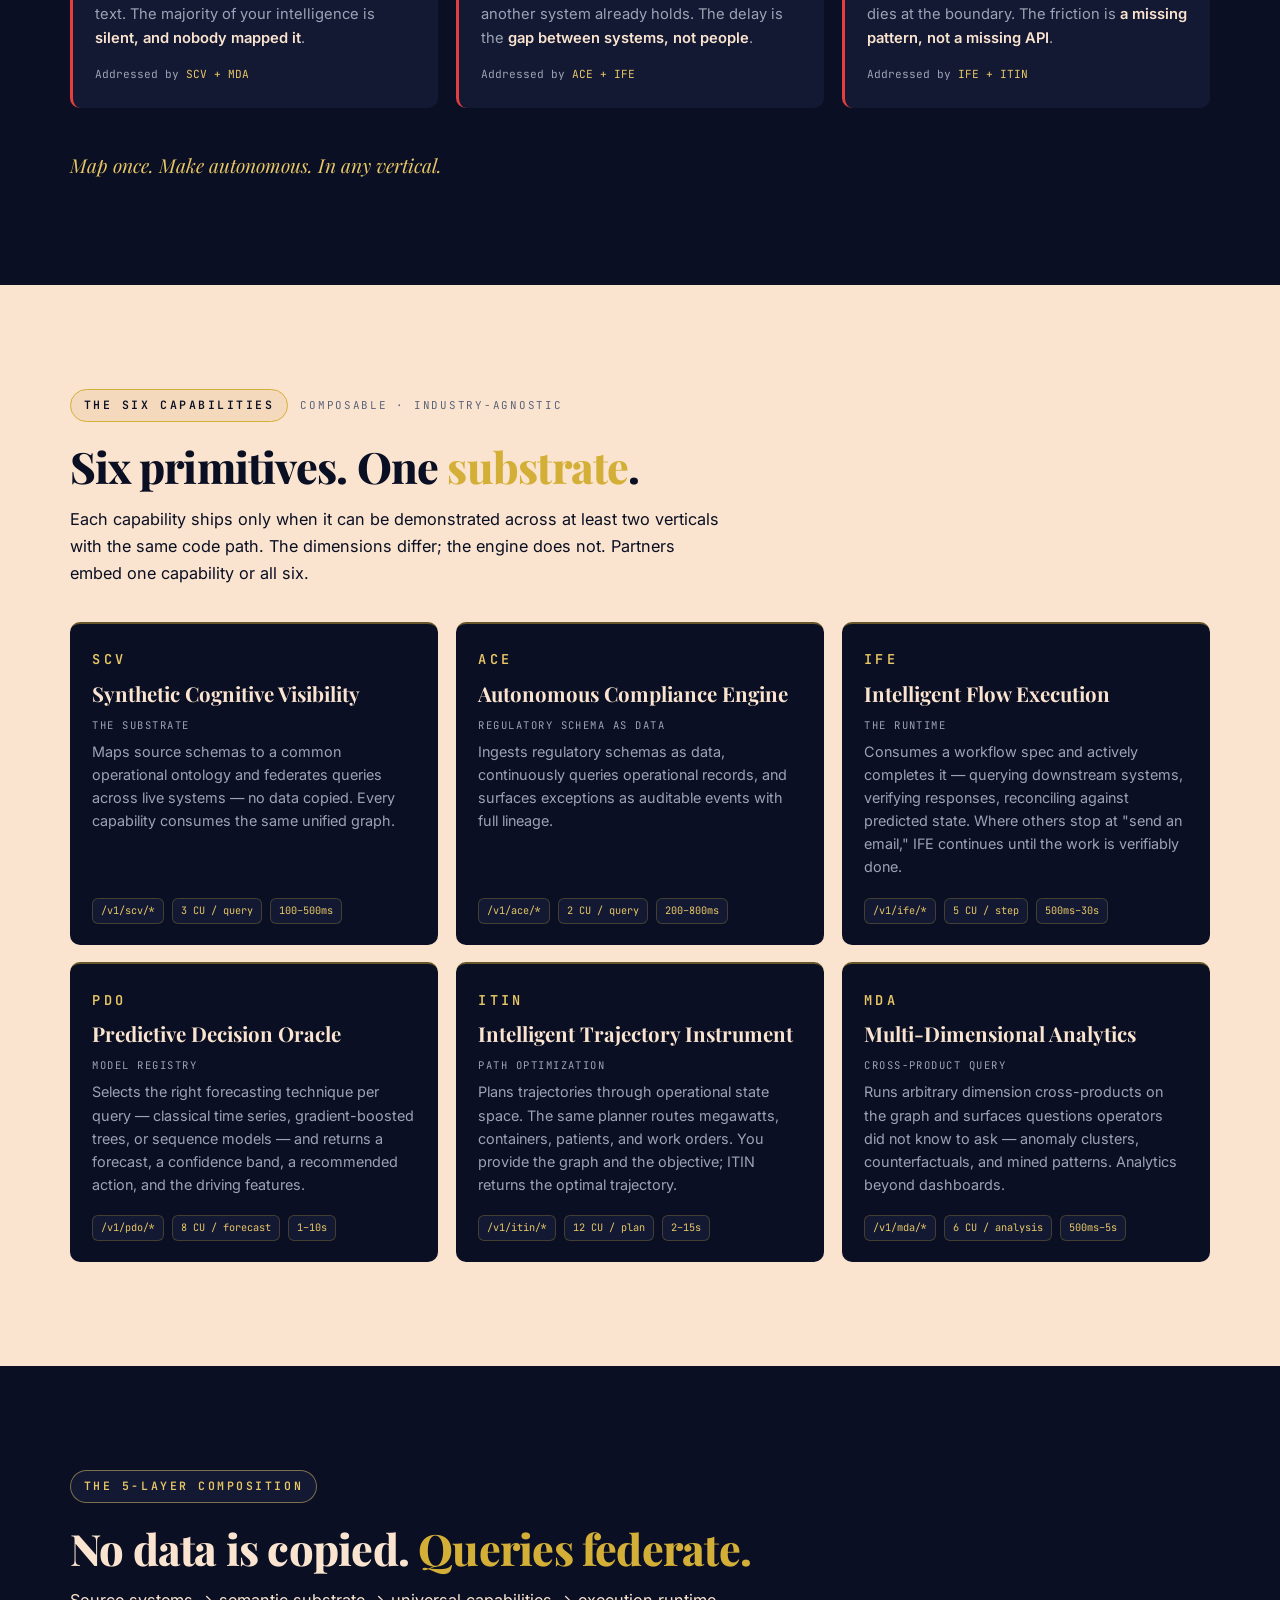
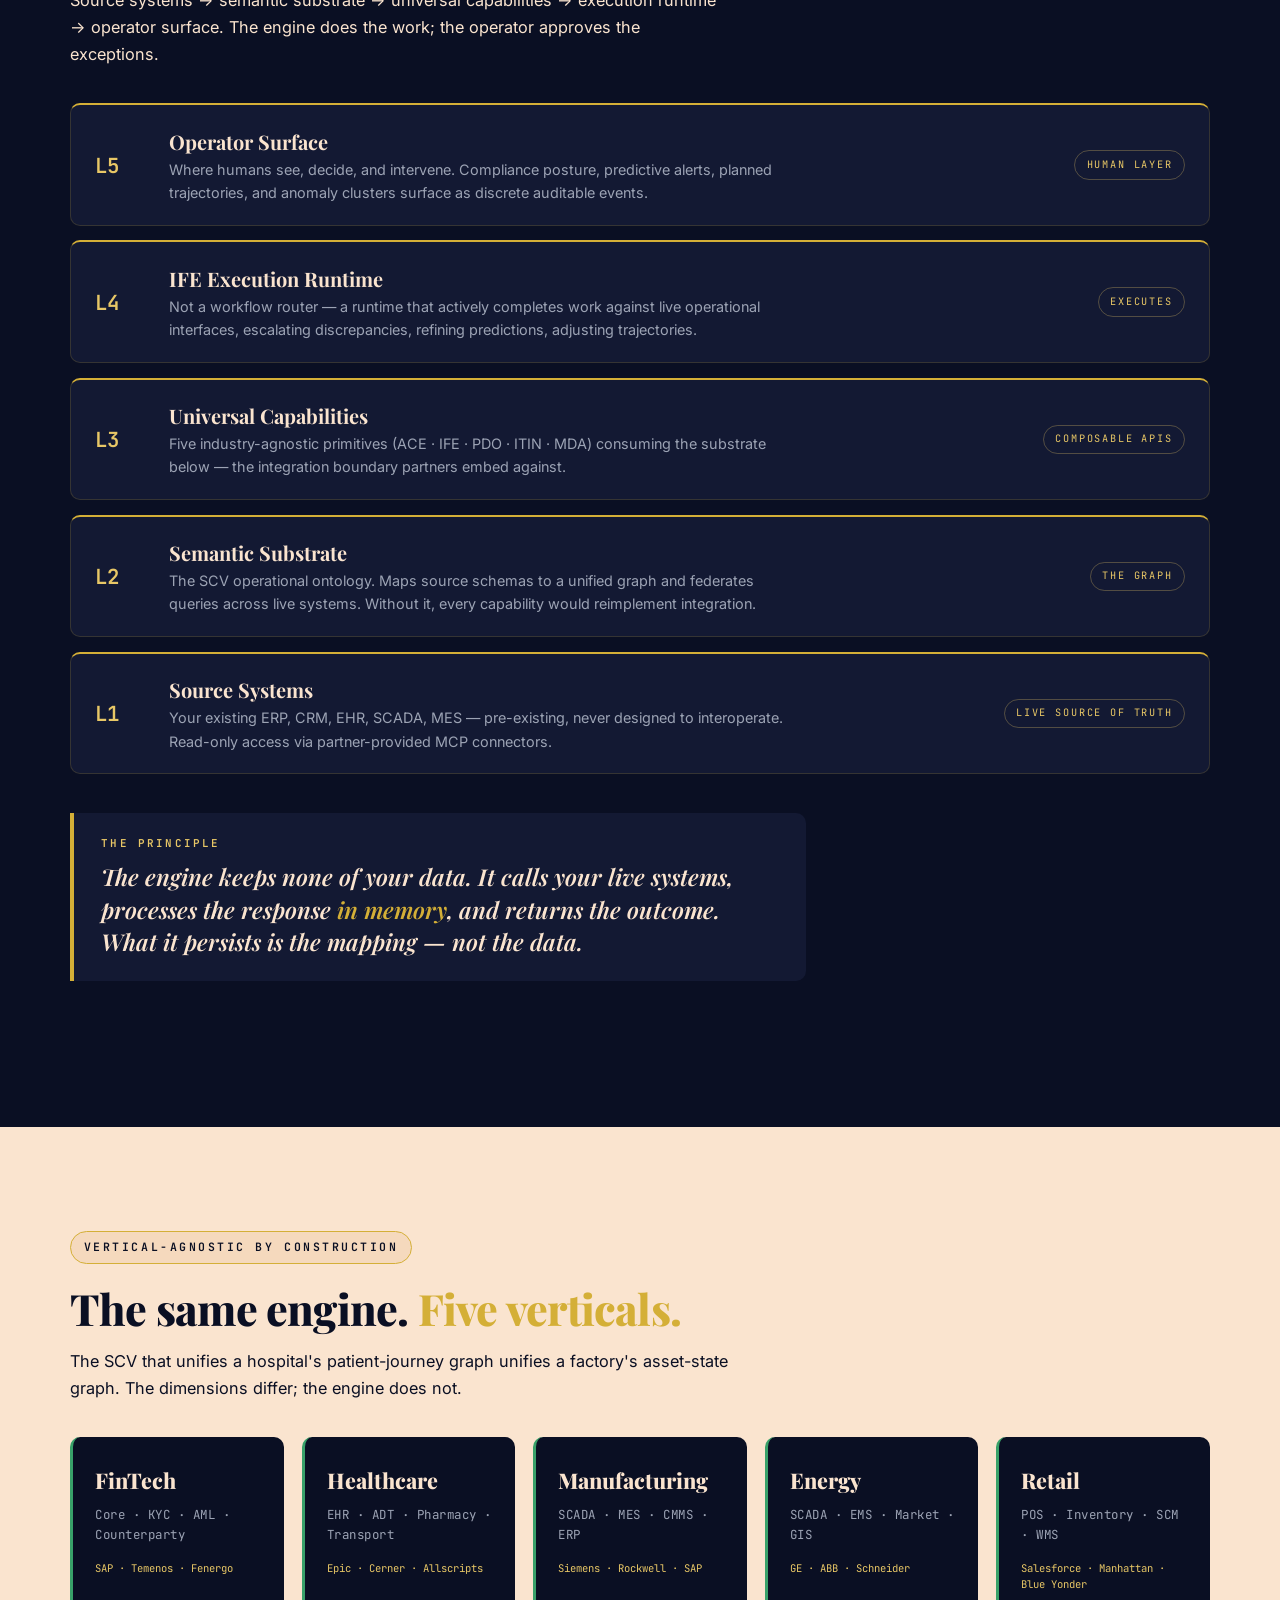
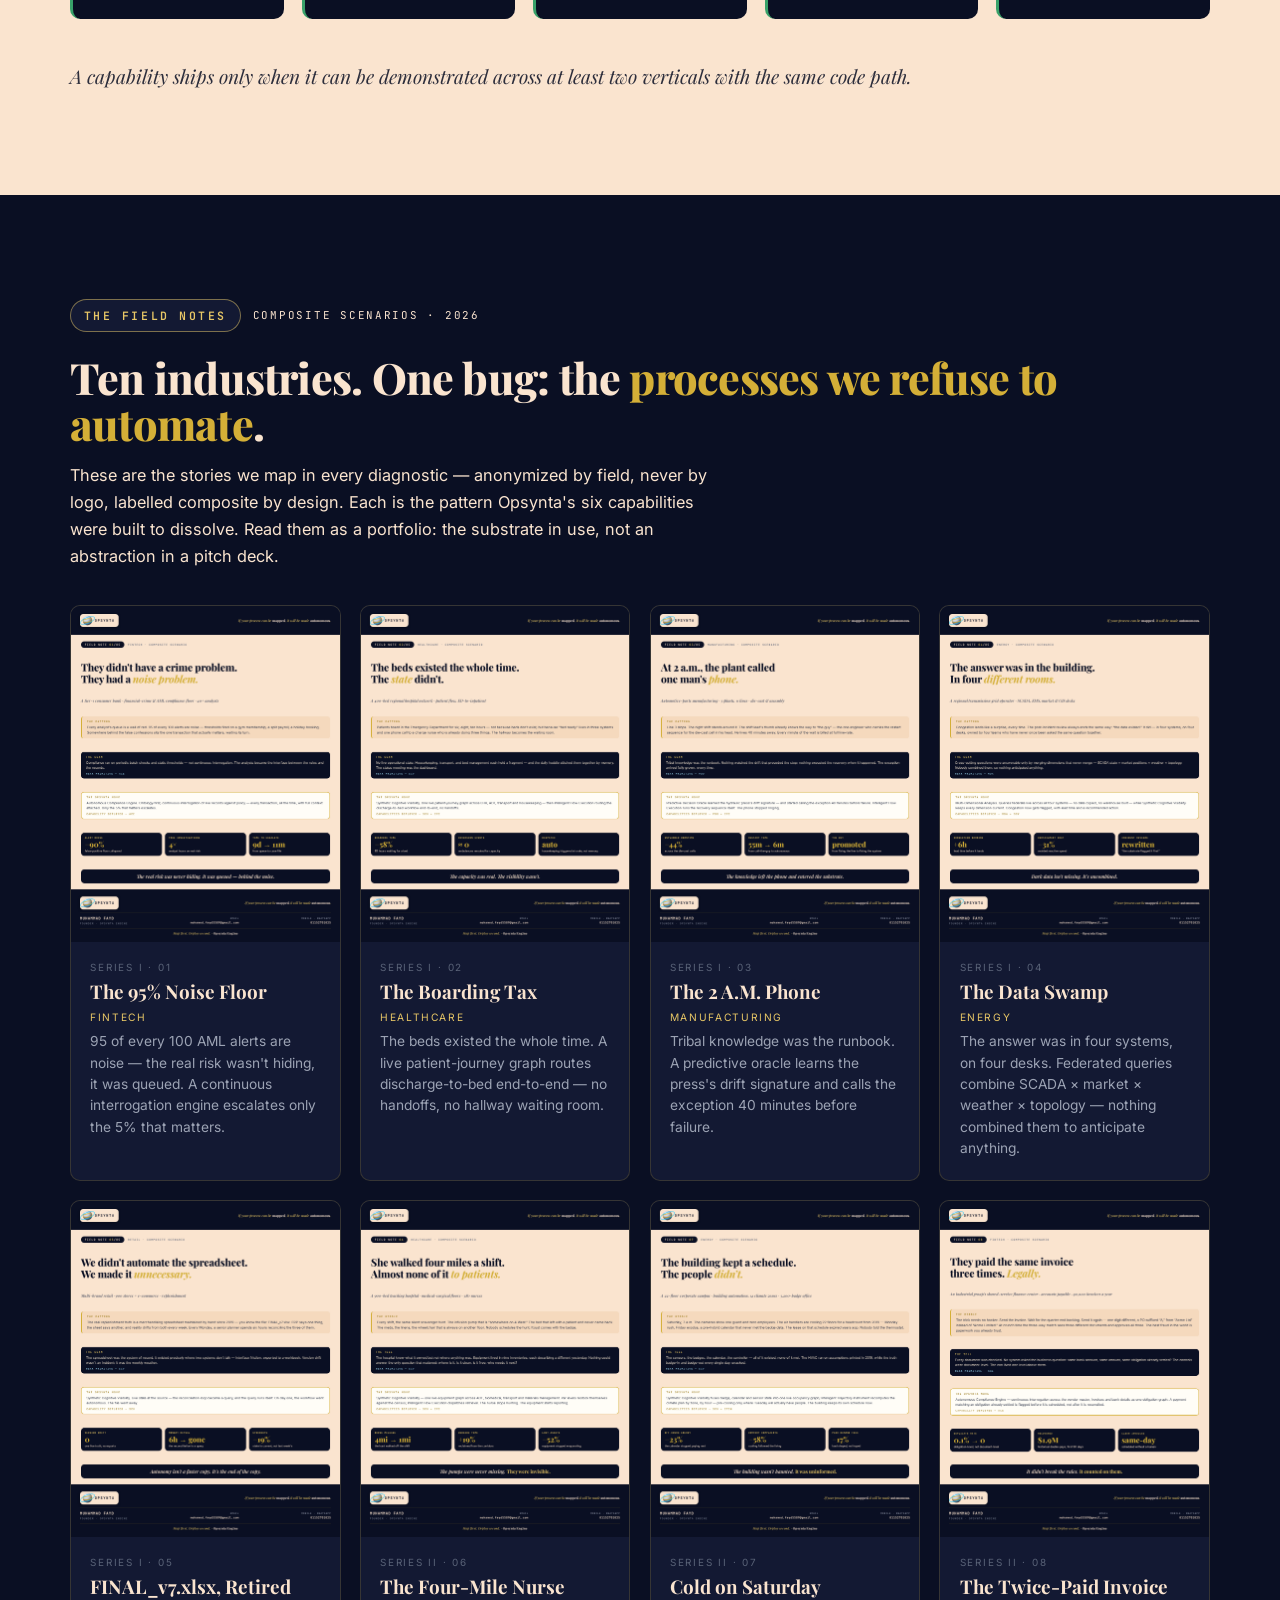
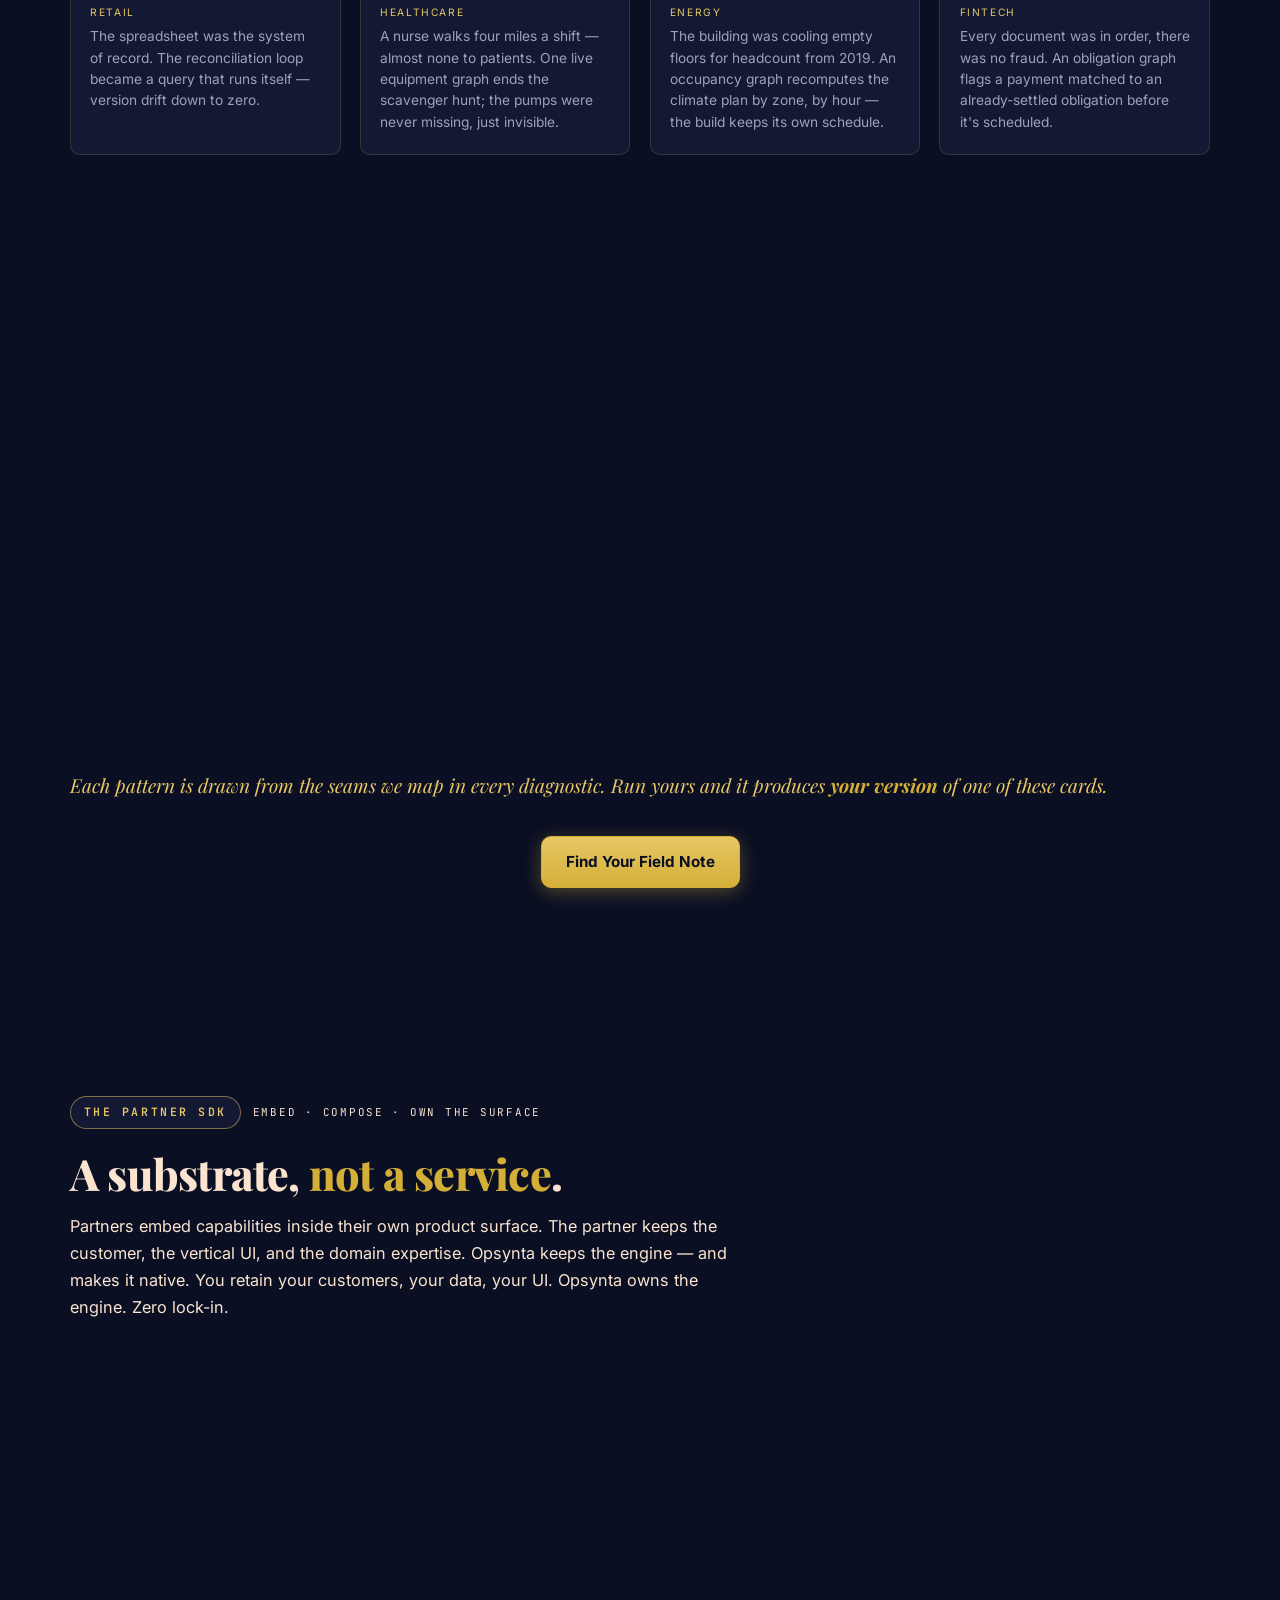
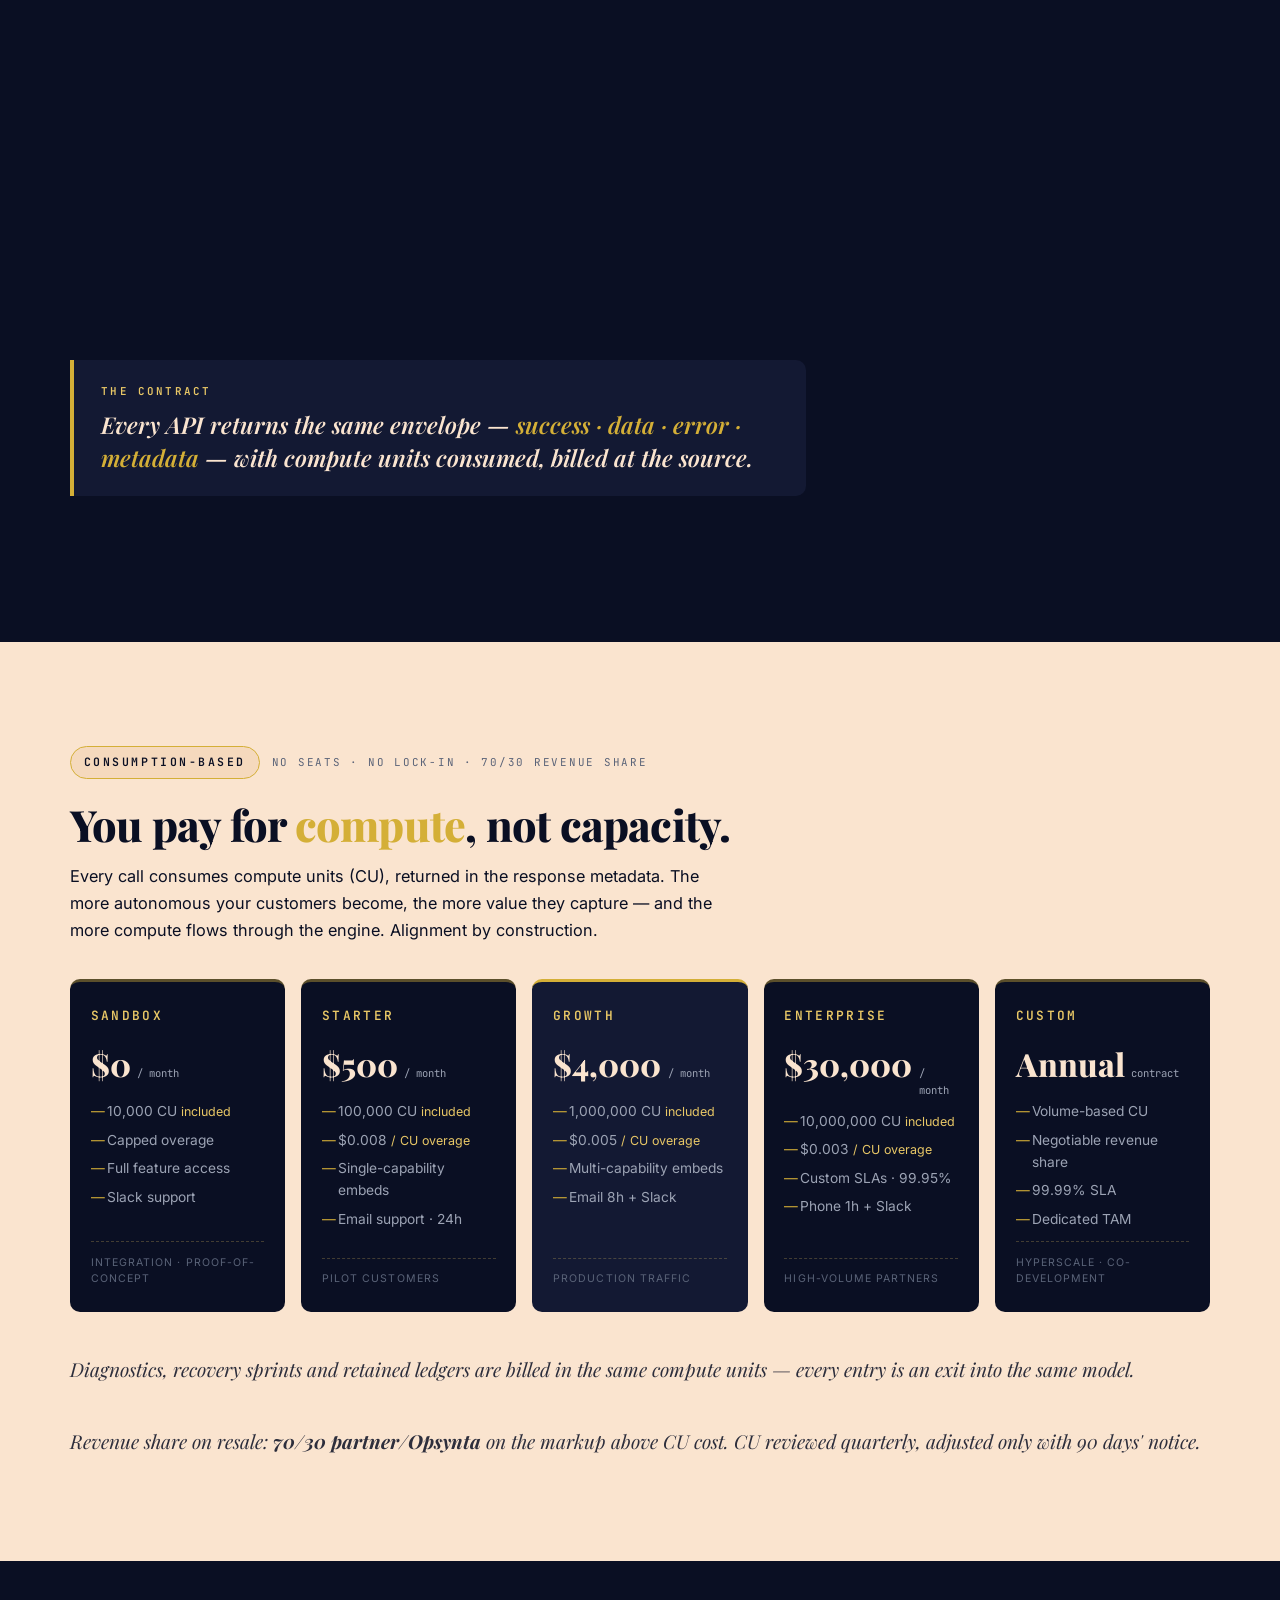
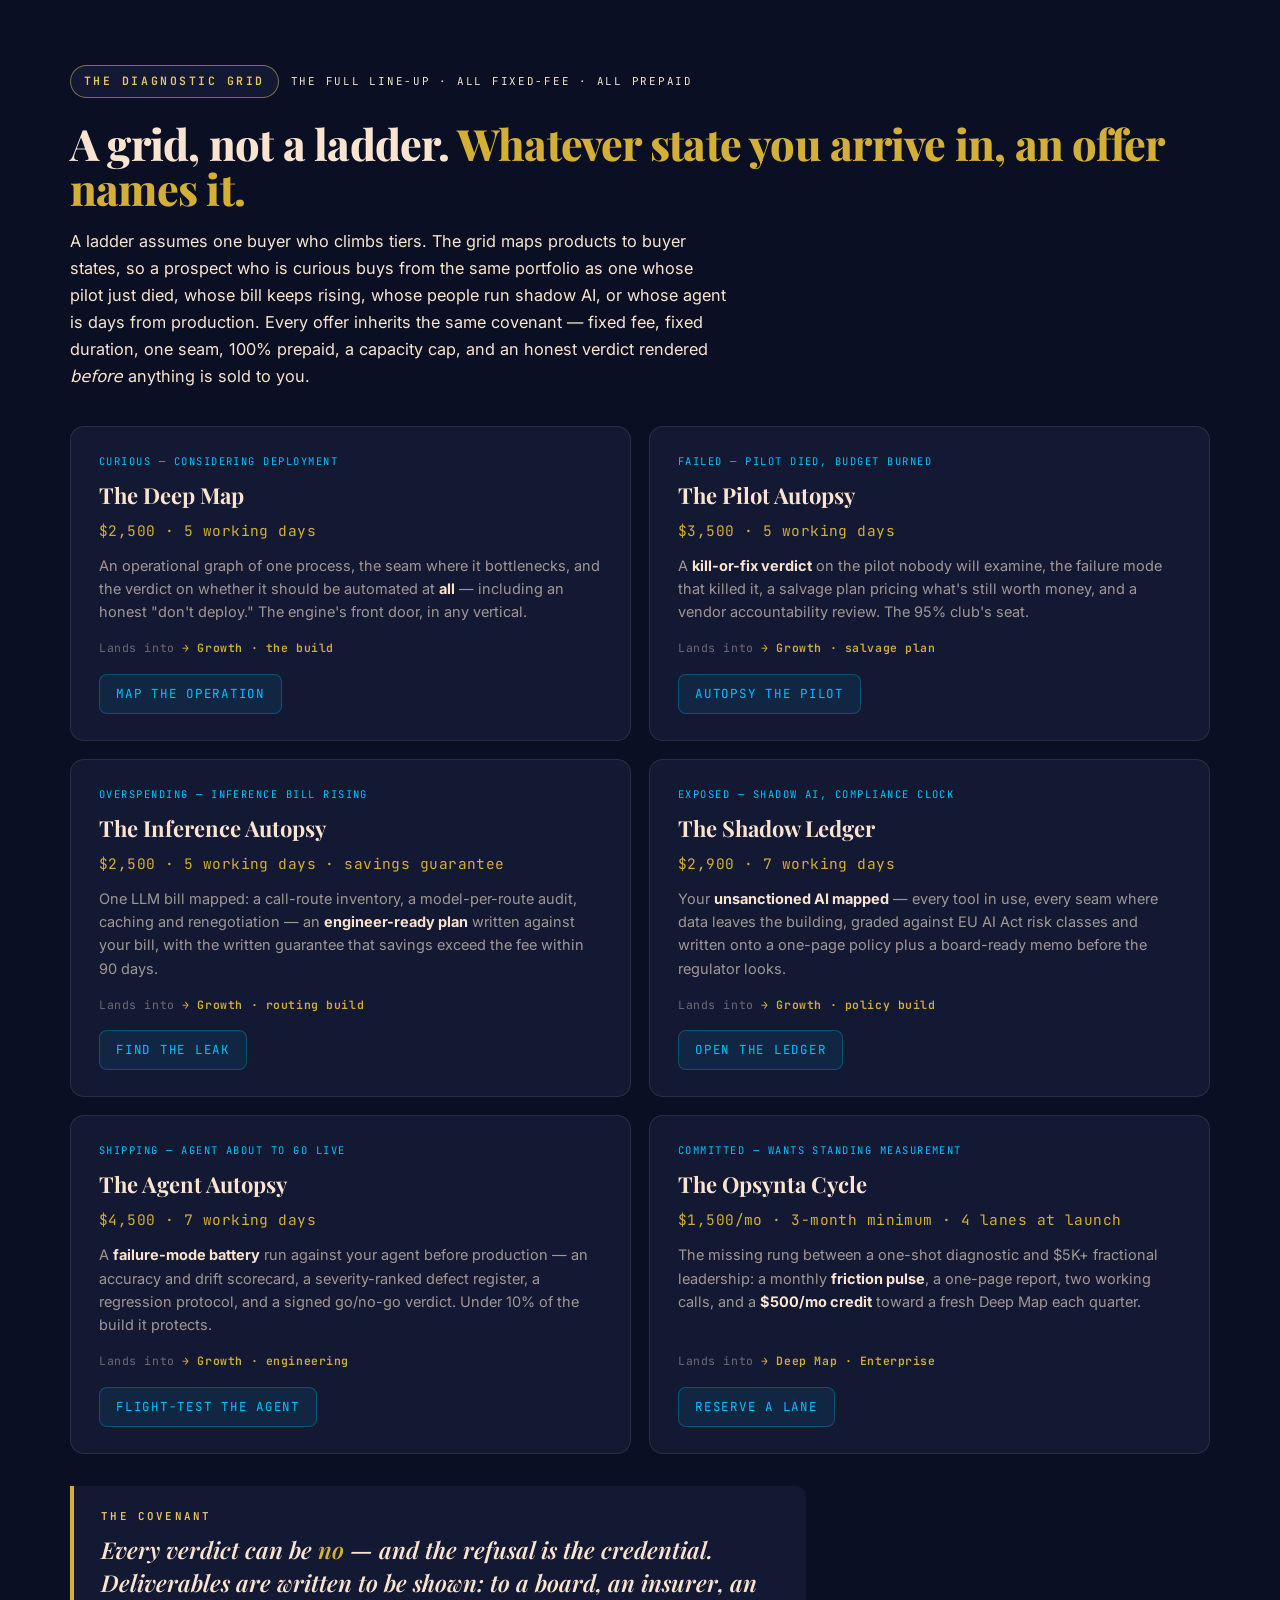
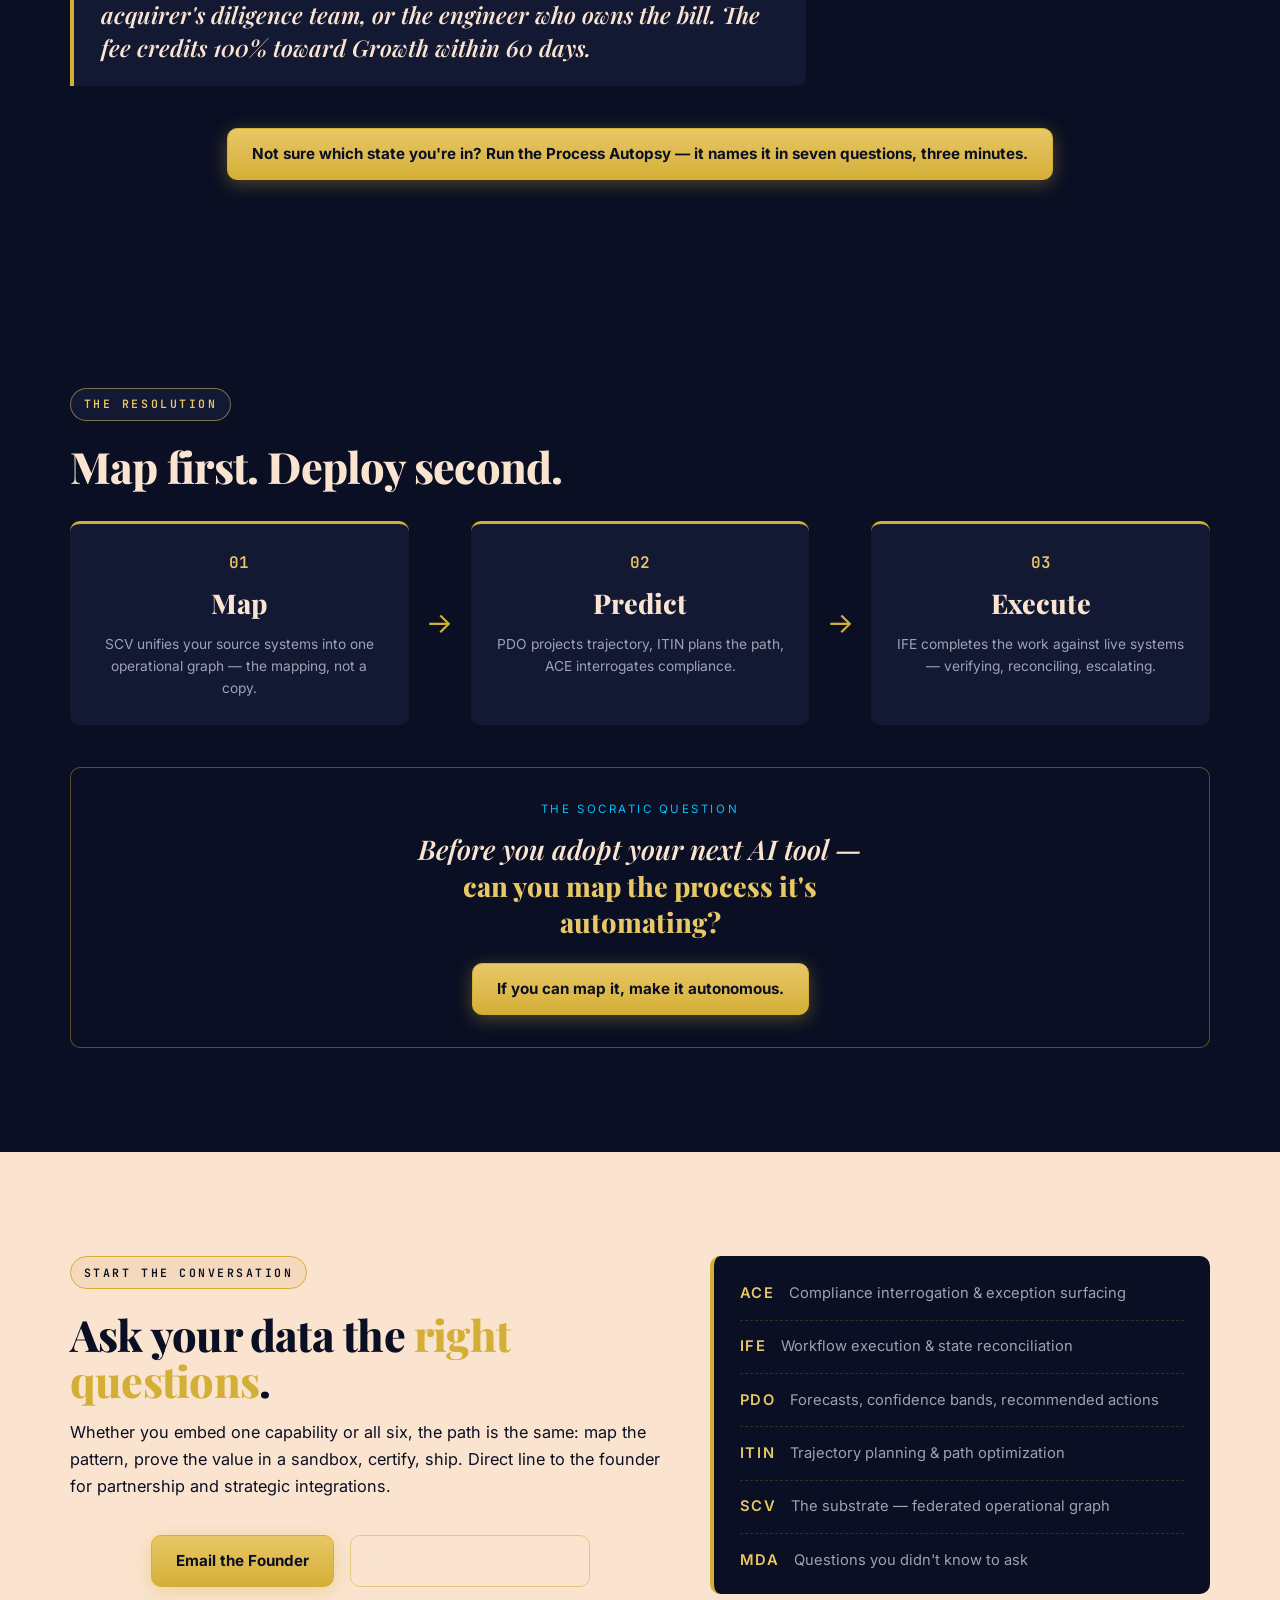
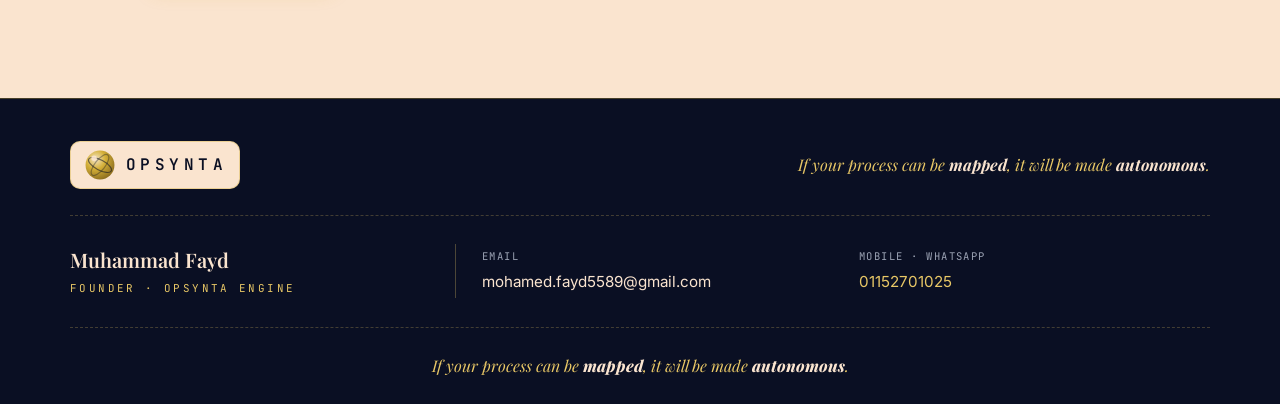
==== commit 7df900da: "Reflect full expansion vision: add the Diagnostic Grid line-up to the homepage" ====
--- a/index.html
+++ b/index.html
@@ -4,9 +4,9 @@
   <meta charset="UTF-8" />
   <meta name="viewport" content="width=device-width, initial-scale=1.0" />
   <title>Opsynta Engine — Universal Operational Intelligence</title>
-  <meta name="description" content="Opsynta Engine is a universal, vertical-agnostic intelligence layer. If your process can be mapped, it will be made autonomous." />
+  <meta name="description" content="Opsynta Engine is a universal, vertical-agnostic intelligence layer with a full diagnostic line-up: the Deep Map, Pilot Autopsy, Inference Autopsy, Shadow Ledger, Agent Autopsy, and the retained Opsynta Cycle. If your process can be mapped, it will be made autonomous." />
   <meta property="og:title" content="Opsynta Engine — Universal Operational Intelligence" />
-  <meta property="og:description" content="Six capability APIs. One consumption-based economic model. Zero lock-in. If your process can be mapped, it will be made autonomous." />
+  <meta property="og:description" content="Six capability APIs. One diagnostic grid: Deep Map, Pilot Autopsy, Inference Autopsy, Shadow Ledger, Agent Autopsy, Opsynta Cycle. One economic model. If your process can be mapped, it will be made autonomous." />
   <meta property="og:type" content="website" />
   <meta property="og:image" content="https://muhammad-fayd.github.io/opsynta-engine-website/assets/og-site.png" />
   <meta property="og:image:width" content="1200" />
@@ -18,6 +18,25 @@
   <link href="https://fonts.googleapis.com/css2?family=Inter:wght@400;500;600;700;800&family=JetBrains+Mono:wght@400;500;600&family=Playfair+Display:ital,wght@0,400;0,500;0,600;0,700;0,800;0,900;1,400;1,600;1,700&display=swap" rel="stylesheet" />
   <link rel="stylesheet" href="css/styles.css" />
   <link rel="icon" type="image/svg+xml" href="data:image/svg+xml,%3Csvg xmlns='http://www.w3.org/2000/svg' viewBox='0 0 64 64'%3E%3Ccircle cx='32' cy='32' r='28' fill='%230A0F23'/%3E%3Ccircle cx='32' cy='32' r='10' fill='%23D4AF37'/%3E%3Cellipse cx='32' cy='32' rx='26' ry='10' fill='none' stroke='%23FAE4CF' stroke-width='2' transform='rotate(30 32 32)'/%3E%3C/svg%3E" />
+  <style>
+    /* Diagnostics grid — offer cards (scoped to this page, Dusk Atlas theme) */
+    #offers { overflow: hidden; }
+    .offer-grid { display: grid; grid-template-columns: repeat(2, 1fr); gap: 18px; margin-top: 32px; }
+    @media (max-width: 900px) { .offer-grid { grid-template-columns: 1fr; } }
+    .offer-card { background: var(--navy2); border: 1px solid rgba(250, 228, 207, .10); border-radius: 14px; padding: 26px 28px; display: flex; flex-direction: column; }
+    .offer-card:hover { border-color: rgba(212, 175, 55, .32); }
+    .offer-state { font-family: var(--font-mono); font-size: 10.5px; letter-spacing: .14em; text-transform: uppercase; color: var(--cyan); margin-bottom: 8px; }
+    .offer-name { font-family: var(--font-display); font-size: 22px; font-weight: 700; color: var(--peach); }
+    .offer-price { font-family: var(--font-mono); color: var(--gold); font-size: 14.5px; margin: 6px 0 12px; letter-spacing: .03em; }
+    .offer-deliv { color: rgba(250, 228, 207, .62); font-size: 14.5px; flex: 1; }
+    .offer-deliv strong { color: var(--peach); }
+    .offer-land { font-family: var(--font-mono); font-size: 11.5px; color: rgba(250, 228, 207, .40); margin-top: 16px; letter-spacing: .05em; }
+    .offer-land b { color: var(--gold); font-weight: 600; }
+    .offer-cta { margin-top: 16px; }
+    .offer-cta a { font-family: var(--font-mono); font-size: 12.5px; letter-spacing: .06em; text-transform: uppercase; color: var(--cyan); border: 1px solid rgba(0, 194, 255, .28); background: rgba(0, 194, 255, .08); padding: 9px 16px; border-radius: 8px; display: inline-block; }
+    .offer-cta a:hover { background: rgba(0, 194, 255, .18); }
+    @media (max-width: 900px) { .offer-quote { margin-top: 26px; } }
+  </style>
 </head>
 <body>
 
@@ -49,6 +68,7 @@
         <a href="#field-notes">Field Notes</a>
         <a href="#sdk">Partner SDK</a>
         <a href="#pricing">Pricing</a>
+        <a href="#offers">The Line-Up</a>
         <a href="autopsy.html">Process Autopsy</a>
         <a class="btn btn-gold btn-sm" href="#contact">Map a Process</a>
       </nav>
@@ -68,8 +88,10 @@
         <p class="lead">Every bottleneck your operations feel — the <strong>unstructured data</strong>, the <strong>human delay</strong>, the <strong>interface friction</strong> — is the same pattern. Opsynta is a universal intelligence layer that maps that pattern once, then makes it autonomous, in any industry.</p>
         <div class="hero-cta">
           <a class="btn btn-gold" href="autopsy.html">Run the Process Autopsy</a>
+          <a class="btn btn-outline" href="#offers">The Full Line-Up</a>
           <a class="btn btn-outline" href="#architecture">See the Architecture</a>
         </div>
+        <p class="hero-pricing mono" style="font-family: var(--font-mono); font-size: 12.5px; color: var(--dust); margin-top: 18px;">Deep Map $2,500 · Pilot Autopsy $3,500 · Inference Autopsy $2,500 · Shadow Ledger $2,900 · Agent Autopsy $4,500 · Opsynta Cycle $1,500/mo</p>
         <div class="stat-grid">
           <div class="stat-card"><p class="stat-tag">Enterprise AI adoption</p><p class="stat-number">90<span>%</span></p><p class="stat-label">of enterprises adopted AI</p><p class="stat-src">Unico Connect, 2026</p></div>
           <div class="stat-card"><p class="stat-tag">Value actually captured</p><p class="stat-number gold">6<span>%</span></p><p class="stat-label">captured the value they sought</p><p class="stat-src">Unico Connect, 2026</p></div>
@@ -467,6 +489,72 @@
         </div>
         <p class="section-kicker light-kicker">Diagnostics, recovery sprints and retained ledgers are billed in the same compute units — every entry is an exit into the same model.</p>
         <p class="section-kicker light-kicker">Revenue share on resale: <strong>70/30 partner/Opsynta</strong> on the markup above CU cost. CU reviewed quarterly, adjusted only with 90 days' notice.</p>
+      </div>
+    </section>
+
+    <!-- ============ THE DIAGNOSTIC GRID ============ -->
+    <section class="dark" id="offers">
+      <div class="container">
+        <p class="eyebrow"><span class="pill pill-dark">The Diagnostic Grid</span><span class="pill-meta">The Full Line-Up · All Fixed-Fee · All Prepaid</span></p>
+        <h2 class="display-sm">A grid, not a ladder. <span class="gold">Whatever state you arrive in, an offer names it.</span></h2>
+        <p class="section-lead">A ladder assumes one buyer who climbs tiers. The grid maps products to buyer states, so a prospect who is curious buys from the same portfolio as one whose pilot just died, whose bill keeps rising, whose people run shadow AI, or whose agent is days from production. Every offer inherits the same covenant — fixed fee, fixed duration, one seam, 100% prepaid, a capacity cap, and an honest verdict rendered <em>before</em> anything is sold to you.</p>
+        <div class="offer-grid">
+          <article class="offer-card">
+            <p class="offer-state">Curious — considering deployment</p>
+            <h3 class="offer-name">The Deep Map</h3>
+            <p class="offer-price">$2,500 · 5 working days</p>
+            <p class="offer-deliv">An operational graph of one process, the seam where it bottlenecks, and the verdict on whether it should be automated at <strong>all</strong> — including an honest "don't deploy." The engine's front door, in any vertical.</p>
+            <p class="offer-land">Lands into <b>→ Growth · the build</b></p>
+            <p class="offer-cta"><a href="deepmap.html">Map the operation</a></p>
+          </article>
+          <article class="offer-card">
+            <p class="offer-state">Failed — pilot died, budget burned</p>
+            <h3 class="offer-name">The Pilot Autopsy</h3>
+            <p class="offer-price">$3,500 · 5 working days</p>
+            <p class="offer-deliv">A <strong>kill-or-fix verdict</strong> on the pilot nobody will examine, the failure mode that killed it, a salvage plan pricing what's still worth money, and a vendor accountability review. The 95% club's seat.</p>
+            <p class="offer-land">Lands into <b>→ Growth · salvage plan</b></p>
+            <p class="offer-cta"><a href="pilot_autopsy.html">Autopsy the pilot</a></p>
+          </article>
+          <article class="offer-card">
+            <p class="offer-state">Overspending — inference bill rising</p>
+            <h3 class="offer-name">The Inference Autopsy</h3>
+            <p class="offer-price">$2,500 · 5 working days · savings guarantee</p>
+            <p class="offer-deliv">One LLM bill mapped: a call-route inventory, a model-per-route audit, caching and renegotiation — an <strong>engineer-ready plan</strong> written against your bill, with the written guarantee that savings exceed the fee within 90 days.</p>
+            <p class="offer-land">Lands into <b>→ Growth · routing build</b></p>
+            <p class="offer-cta"><a href="inference_autopsy.html">Find the leak</a></p>
+          </article>
+          <article class="offer-card">
+            <p class="offer-state">Exposed — shadow AI, compliance clock</p>
+            <h3 class="offer-name">The Shadow Ledger</h3>
+            <p class="offer-price">$2,900 · 7 working days</p>
+            <p class="offer-deliv">Your <strong>unsanctioned AI mapped</strong> — every tool in use, every seam where data leaves the building, graded against EU AI Act risk classes and written onto a one-page policy plus a board-ready memo before the regulator looks.</p>
+            <p class="offer-land">Lands into <b>→ Growth · policy build</b></p>
+            <p class="offer-cta"><a href="shadow_ledger.html">Open the ledger</a></p>
+          </article>
+          <article class="offer-card">
+            <p class="offer-state">Shipping — agent about to go live</p>
+            <h3 class="offer-name">The Agent Autopsy</h3>
+            <p class="offer-price">$4,500 · 7 working days</p>
+            <p class="offer-deliv">A <strong>failure-mode battery</strong> run against your agent before production — an accuracy and drift scorecard, a severity-ranked defect register, a regression protocol, and a signed go/no-go verdict. Under 10% of the build it protects.</p>
+            <p class="offer-land">Lands into <b>→ Growth · engineering</b></p>
+            <p class="offer-cta"><a href="agent_autopsy.html">Flight-test the agent</a></p>
+          </article>
+          <article class="offer-card">
+            <p class="offer-state">Committed — wants standing measurement</p>
+            <h3 class="offer-name">The Opsynta Cycle</h3>
+            <p class="offer-price">$1,500/mo · 3-month minimum · 4 lanes at launch</p>
+            <p class="offer-deliv">The missing rung between a one-shot diagnostic and $5K+ fractional leadership: a monthly <strong>friction pulse</strong>, a one-page report, two working calls, and a <strong>$500/mo credit</strong> toward a fresh Deep Map each quarter.</p>
+            <p class="offer-land">Lands into <b>→ Deep Map · Enterprise</b></p>
+            <p class="offer-cta"><a href="opsynta_cycle.html">Reserve a lane</a></p>
+          </article>
+        </div>
+        <div class="reframe-quote offer-quote">
+          <p class="reframe-tag">The Covenant</p>
+          <p class="reframe-text">Every verdict can be <span class="gold">no</span> — and the refusal is the credential. Deliverables are written to be shown: to a board, an insurer, an acquirer's diligence team, or the engineer who owns the bill. The fee credits 100% toward Growth within 60 days.</p>
+        </div>
+        <div style="text-align:center; margin-top: 30px;">
+          <a class="btn btn-gold" href="autopsy.html">Not sure which state you're in? Run the Process Autopsy — it names it in seven questions, three minutes.</a>
+        </div>
       </div>
     </section>
 
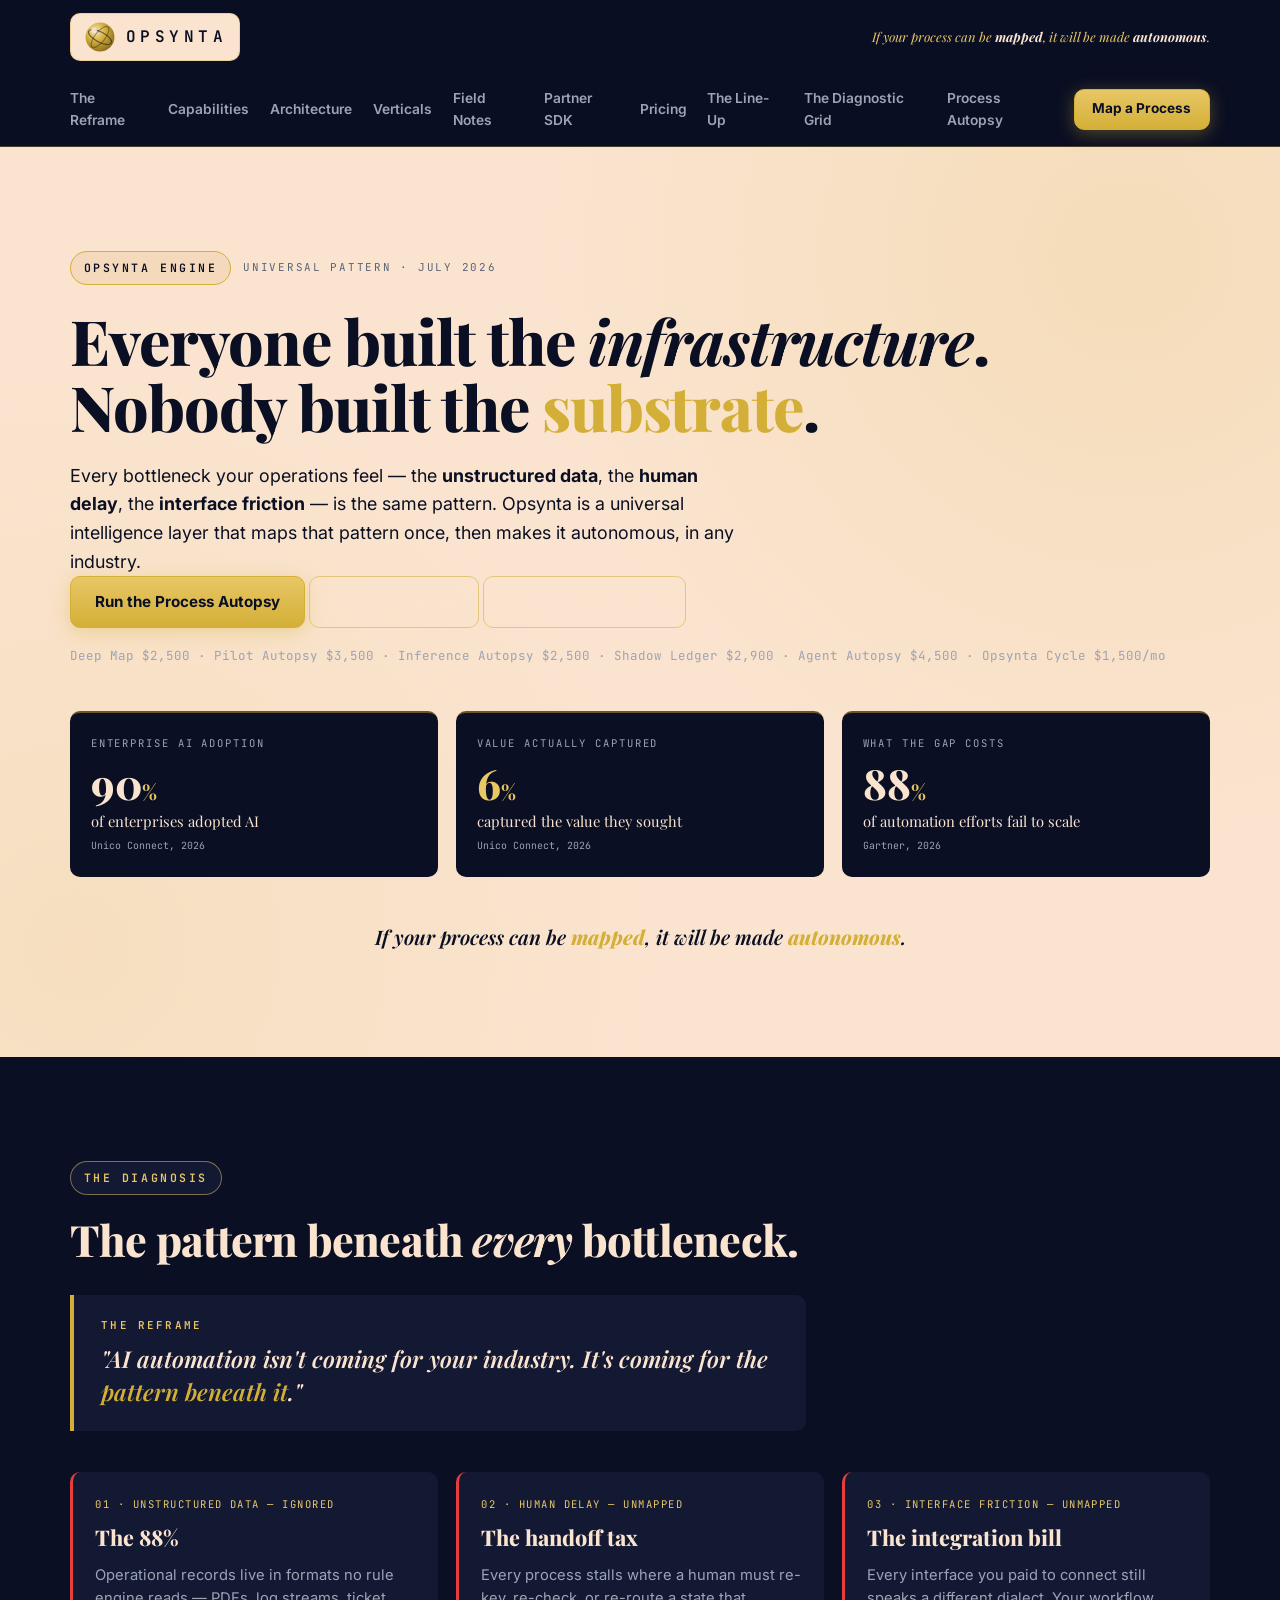
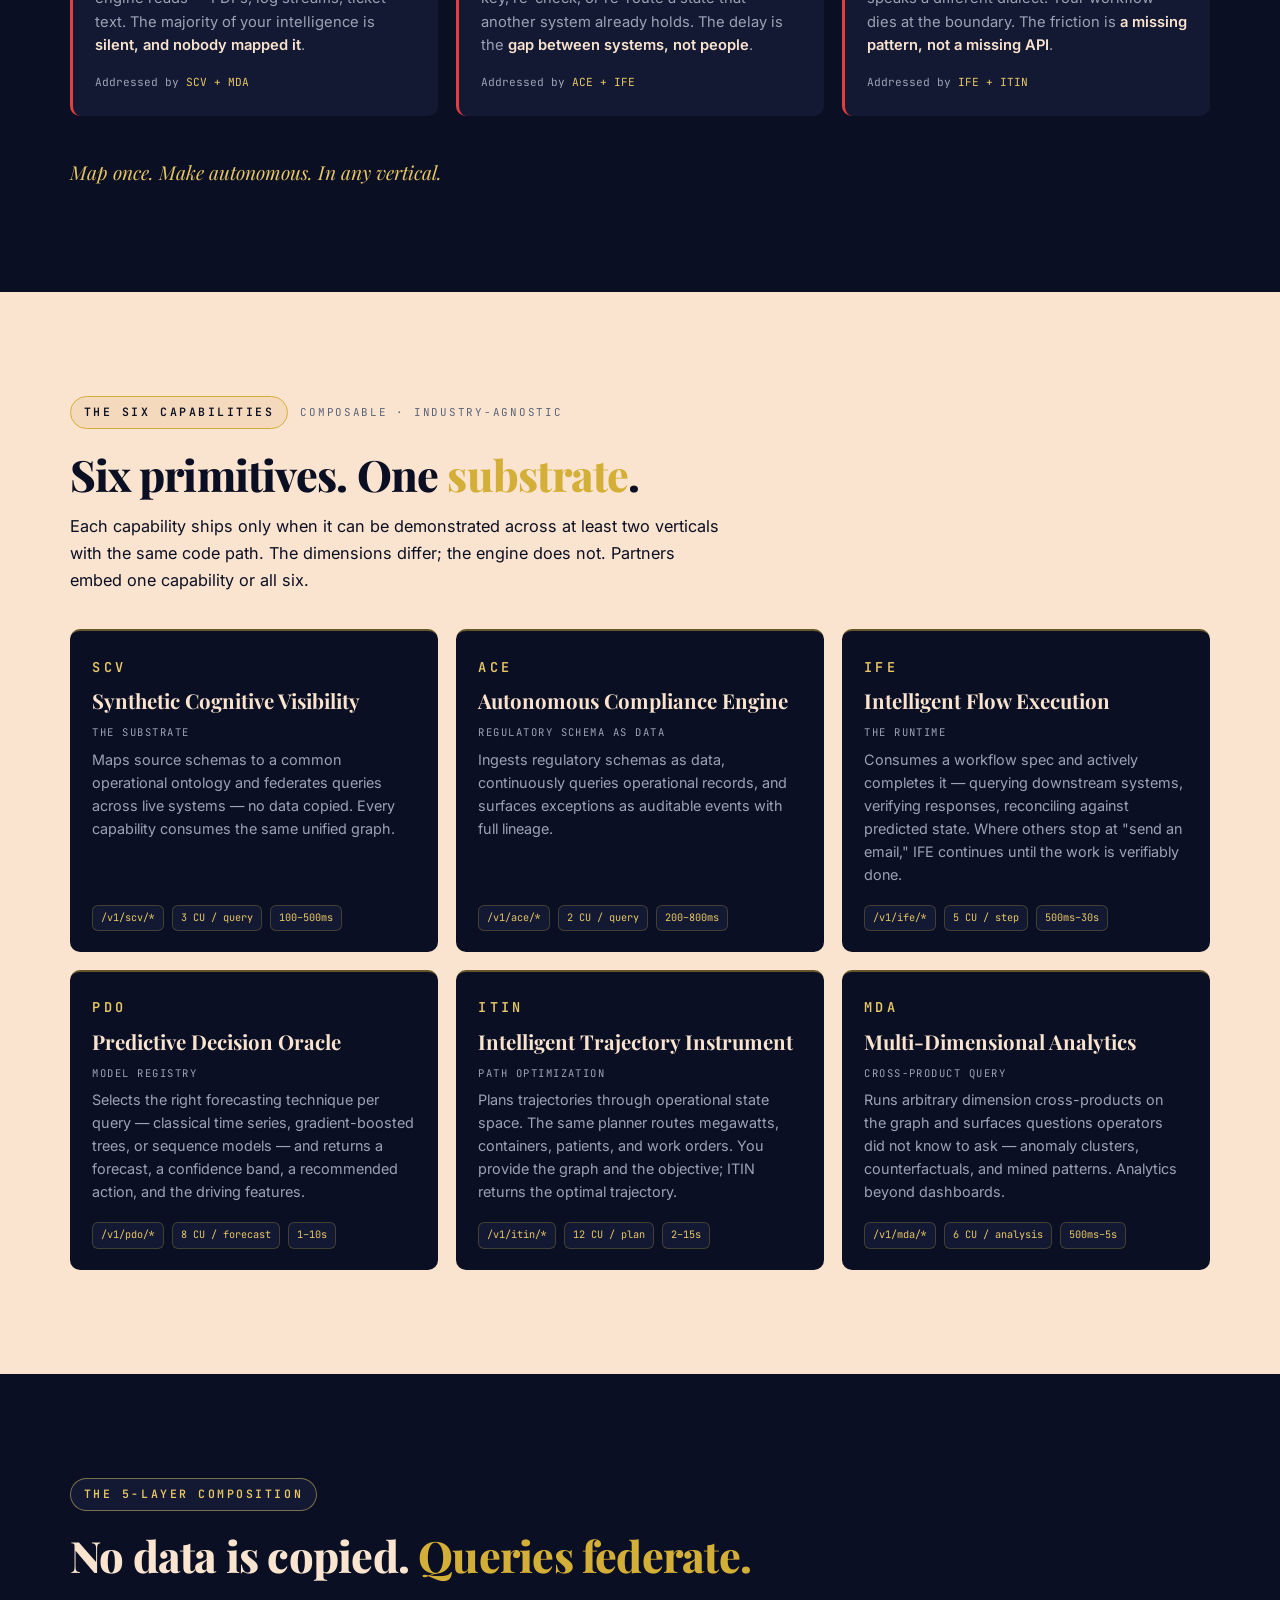
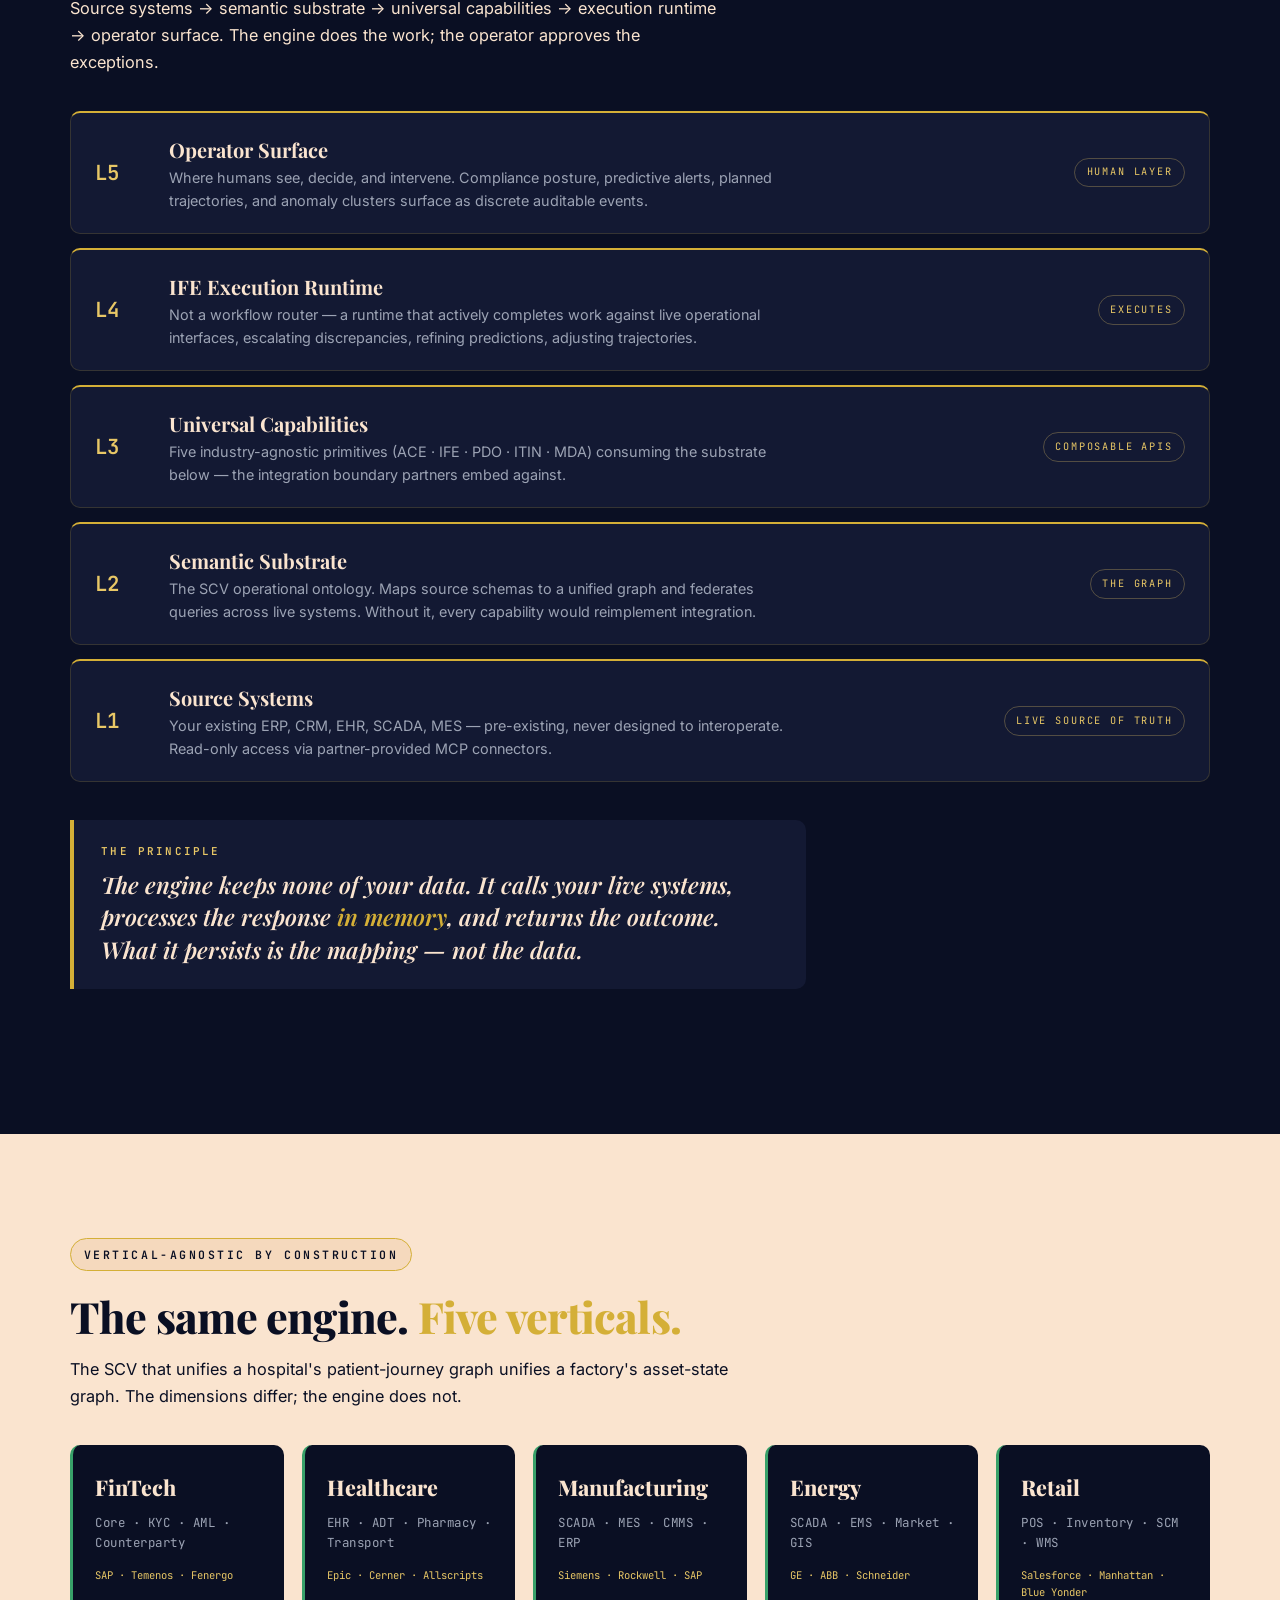
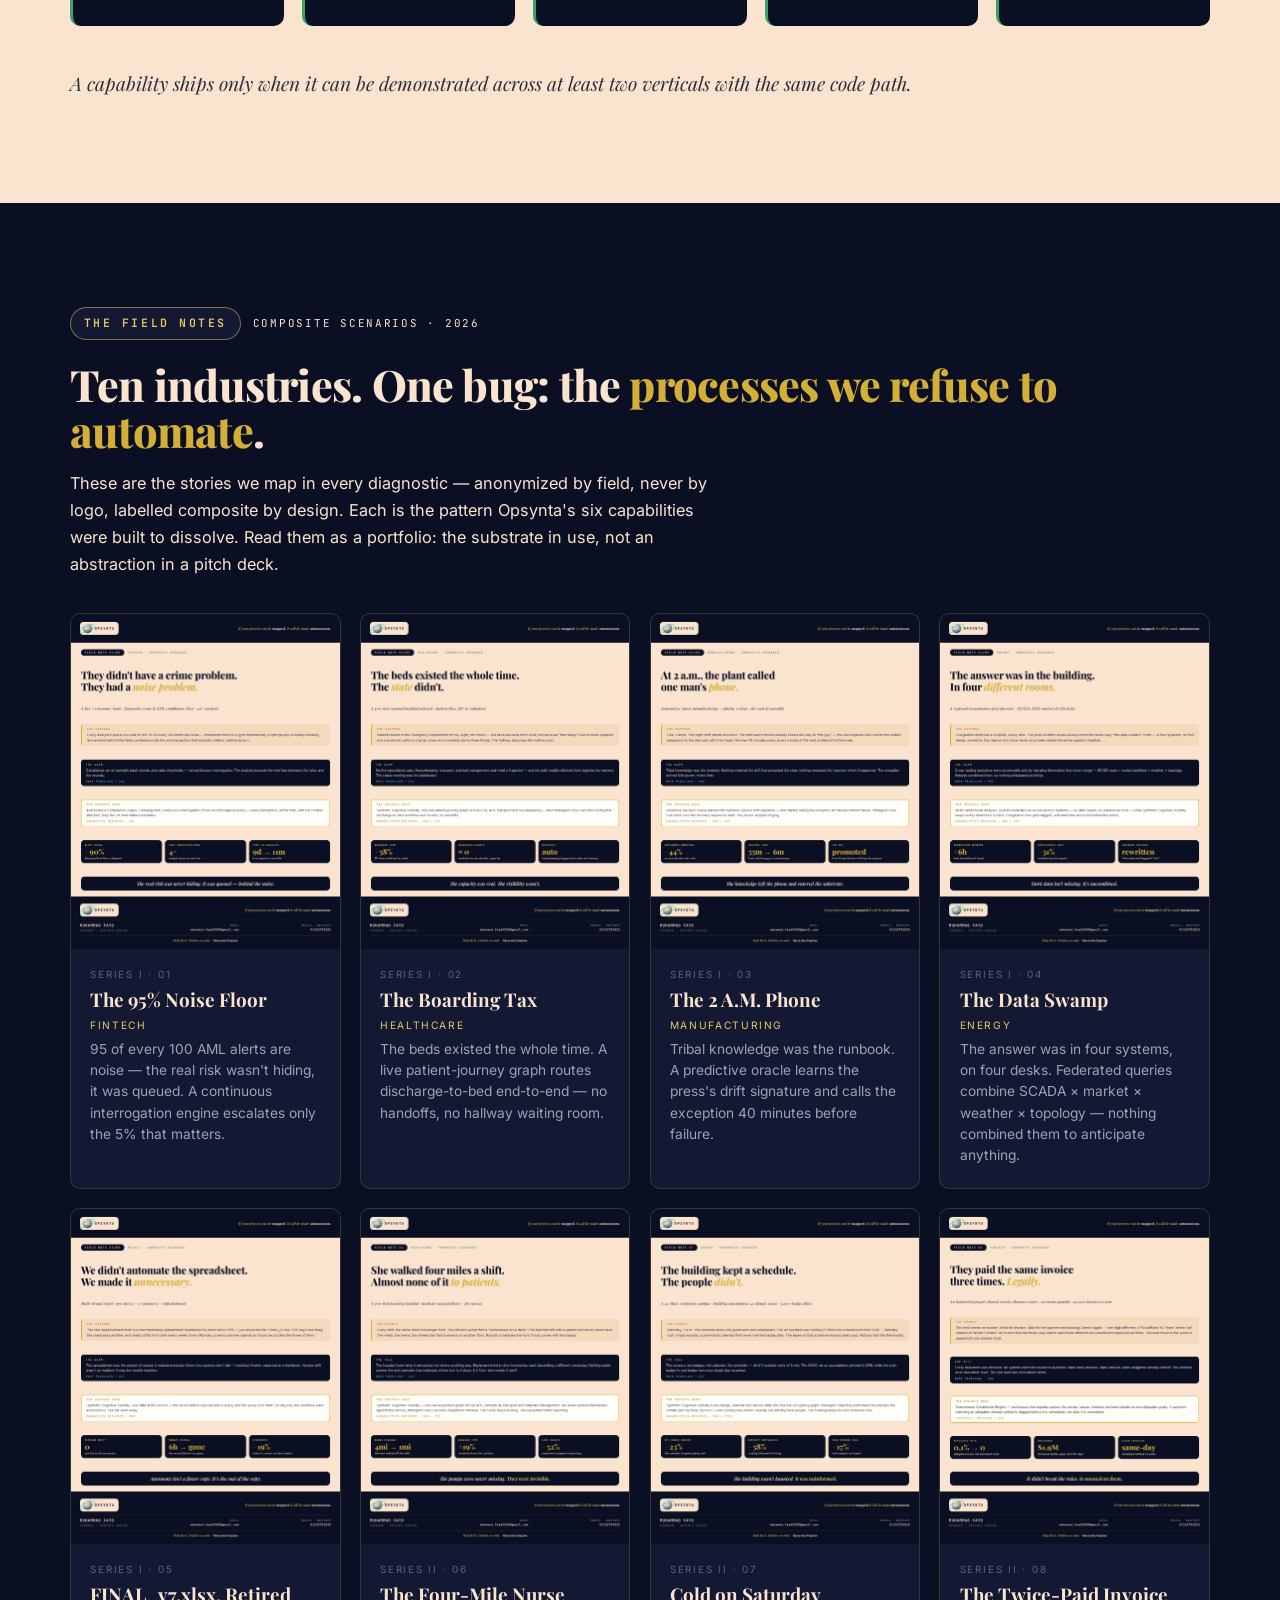
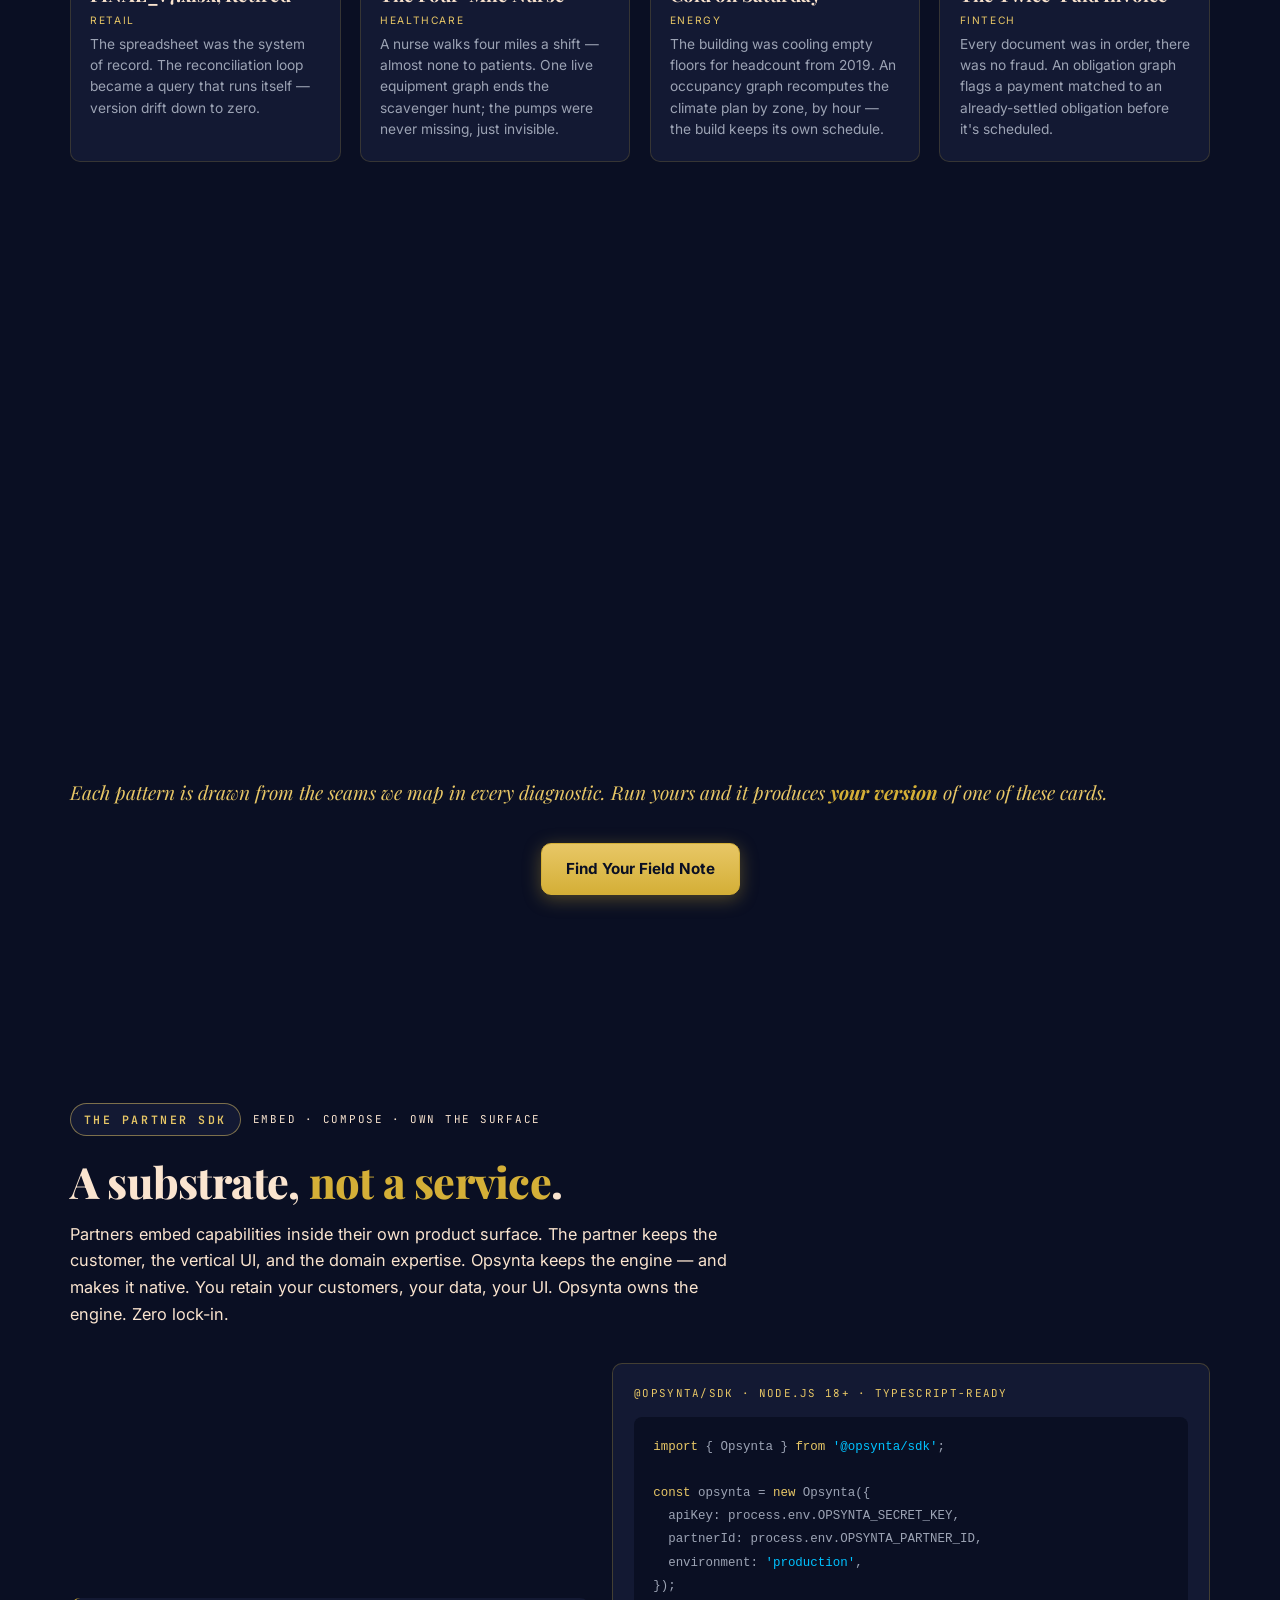
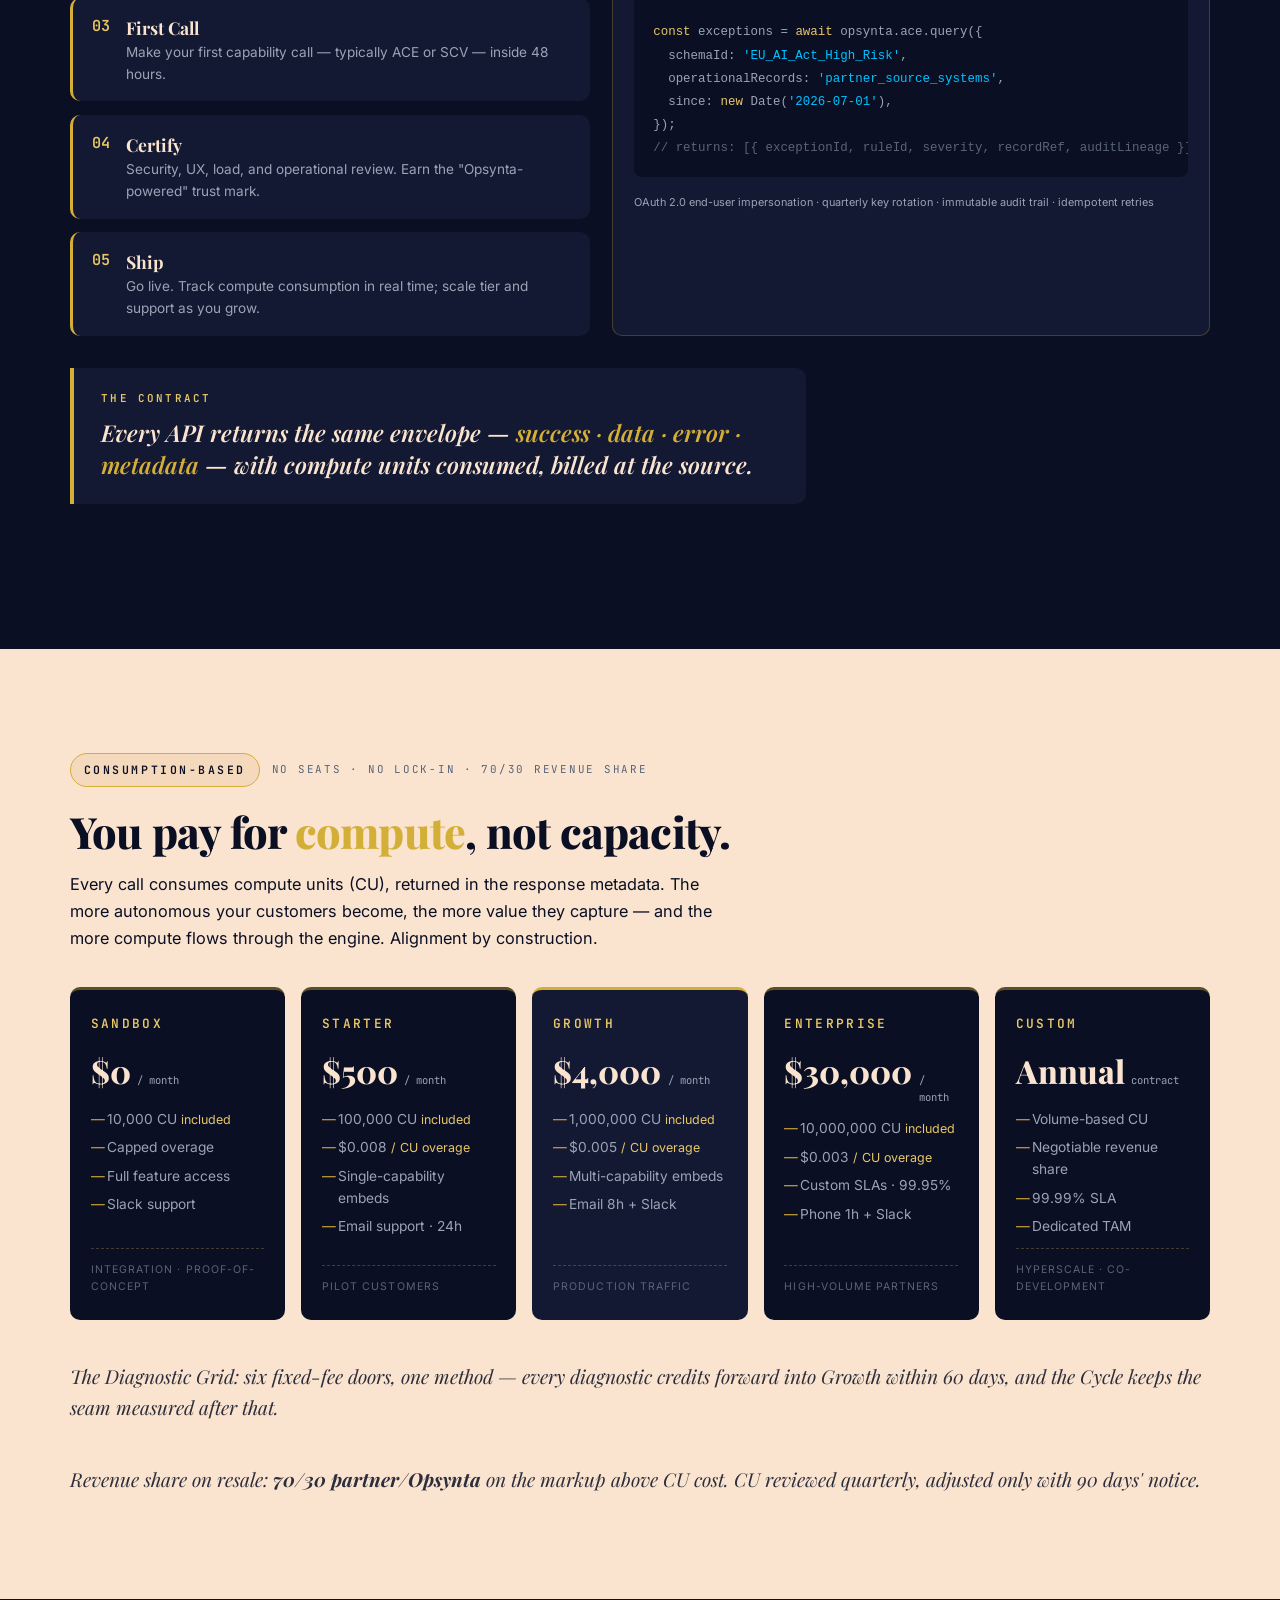
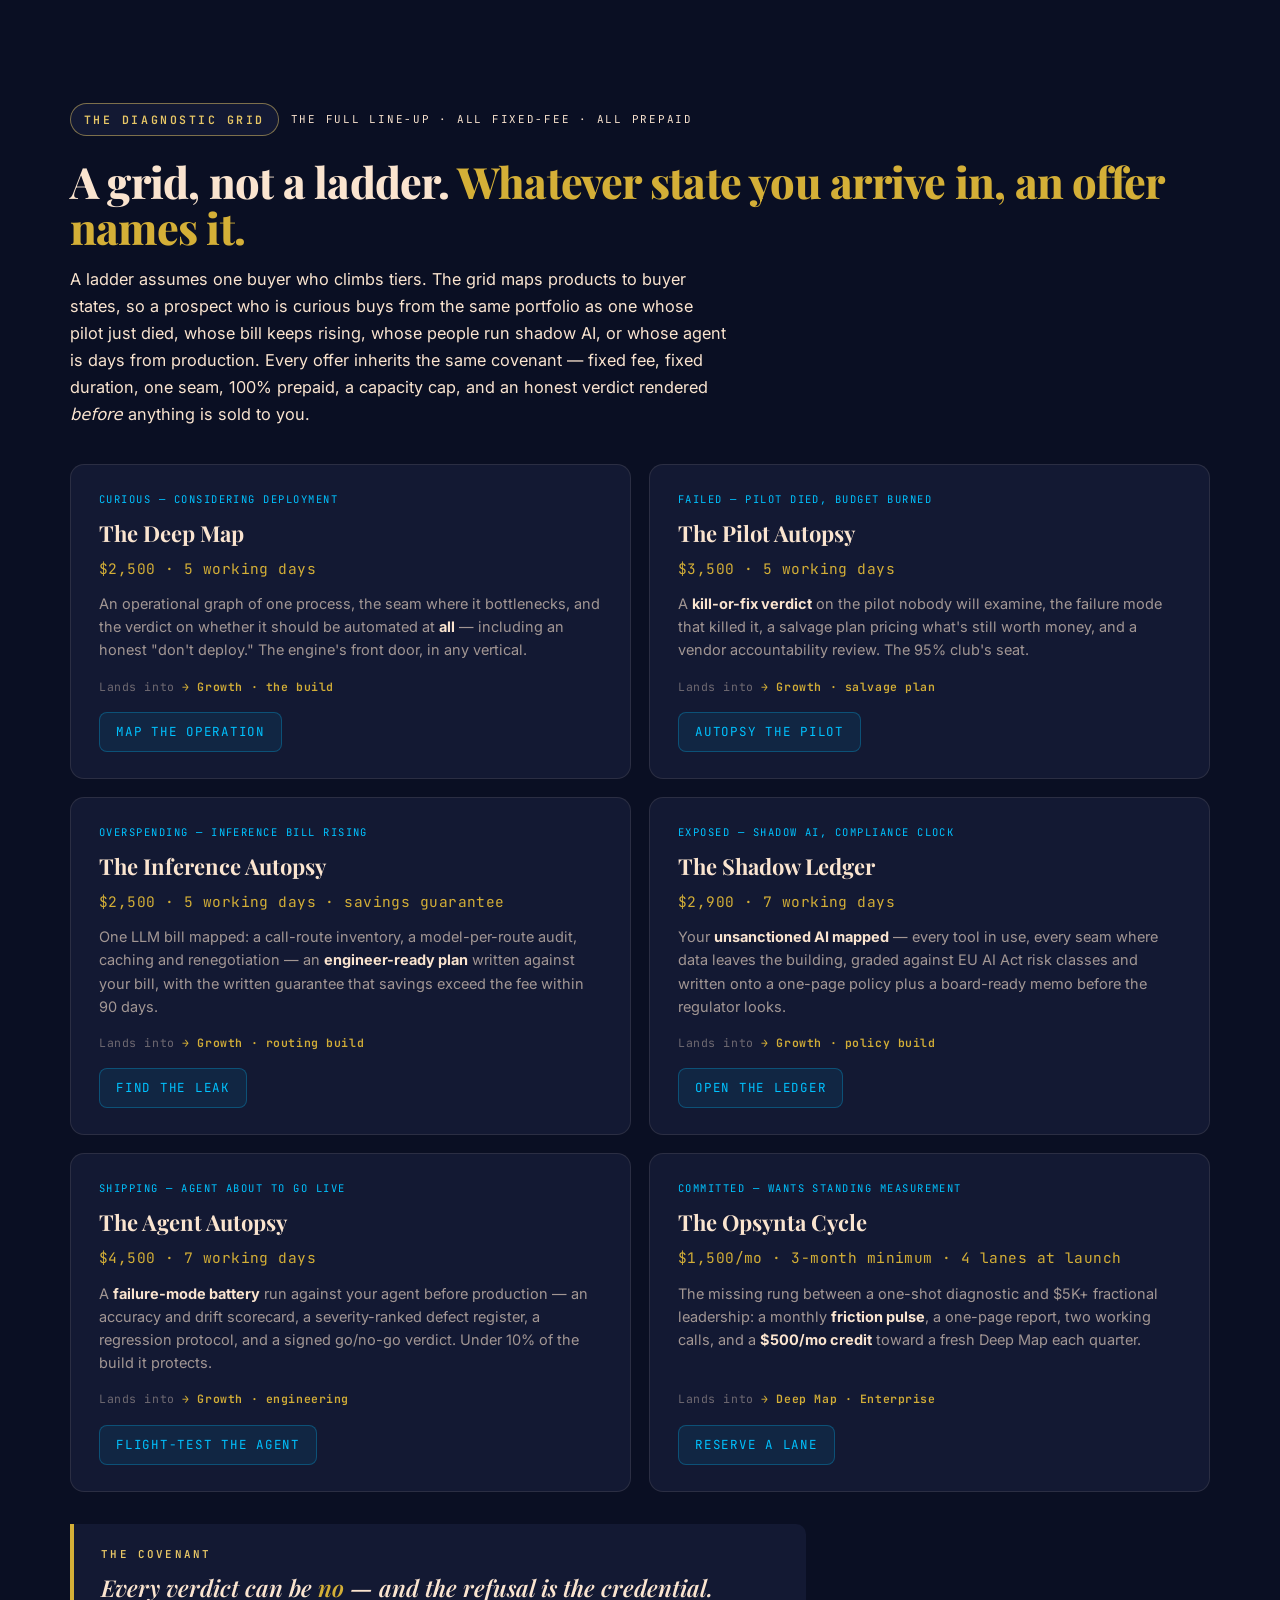
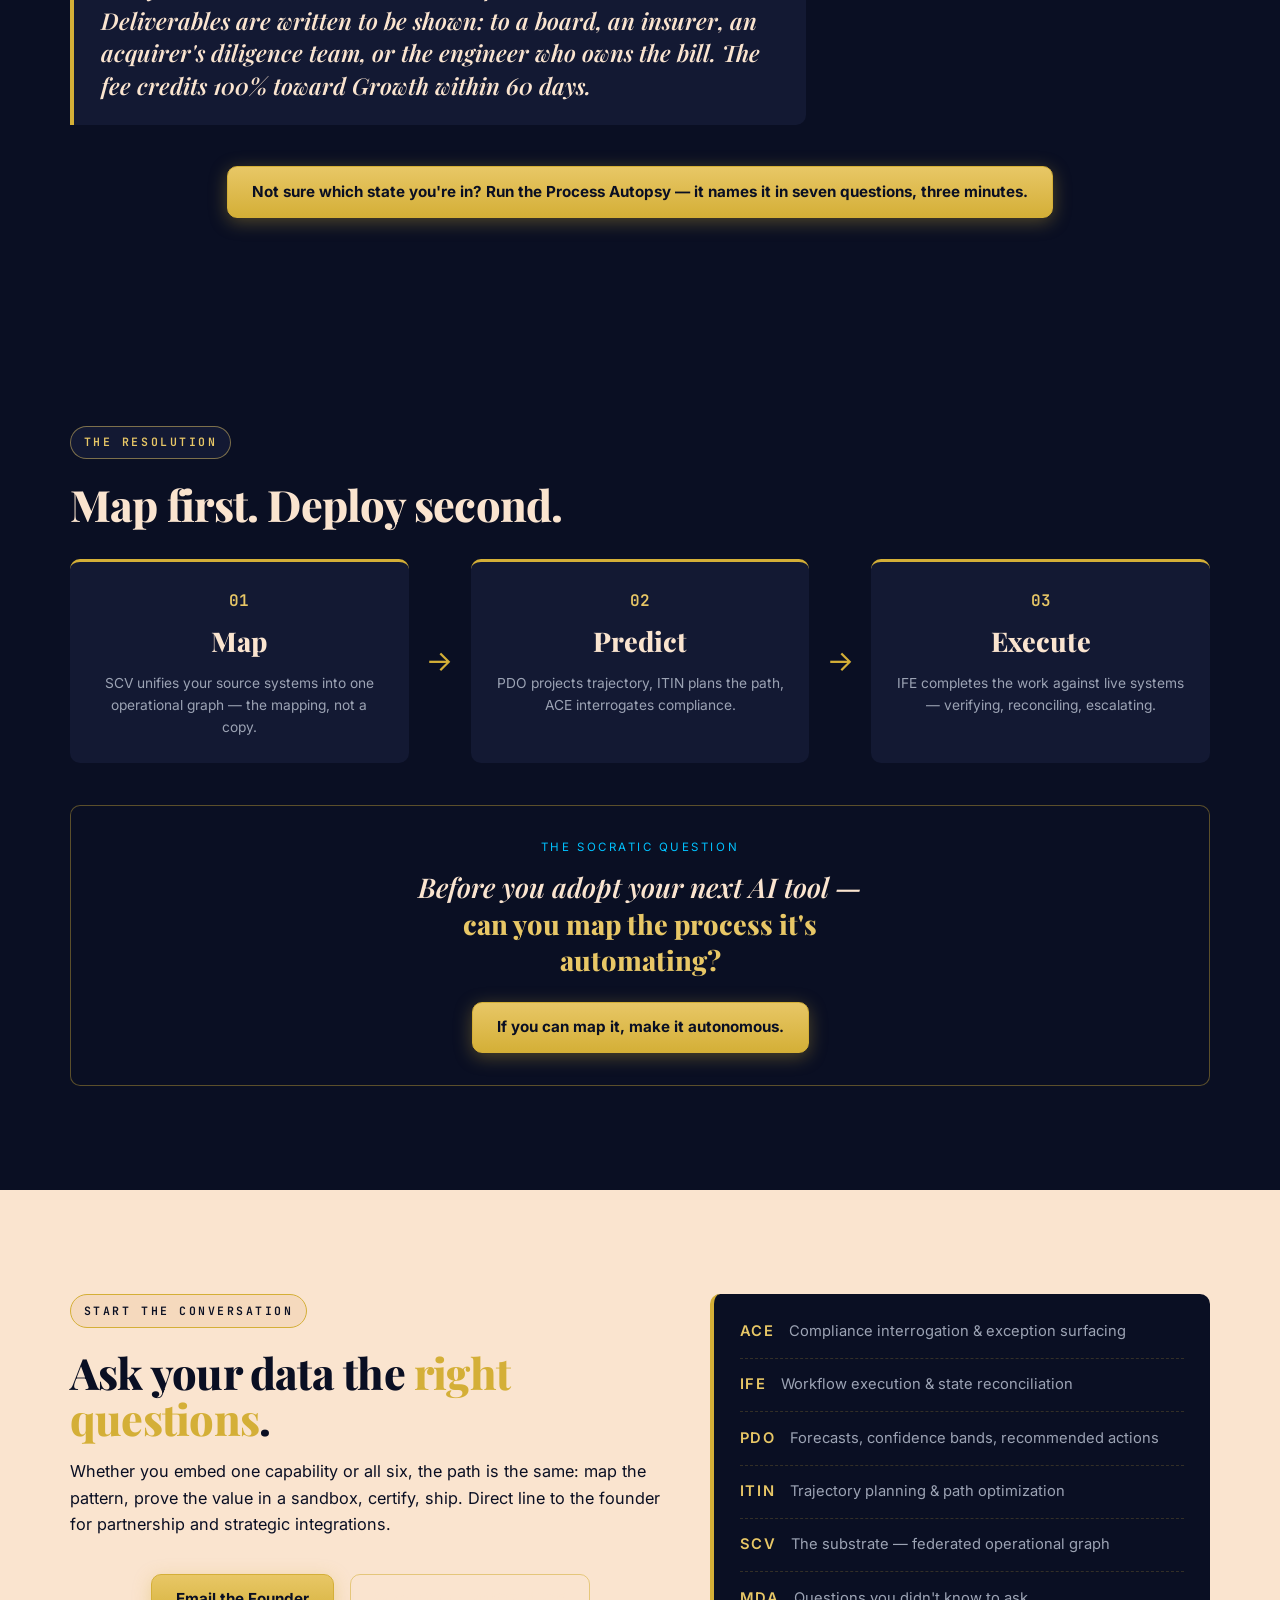
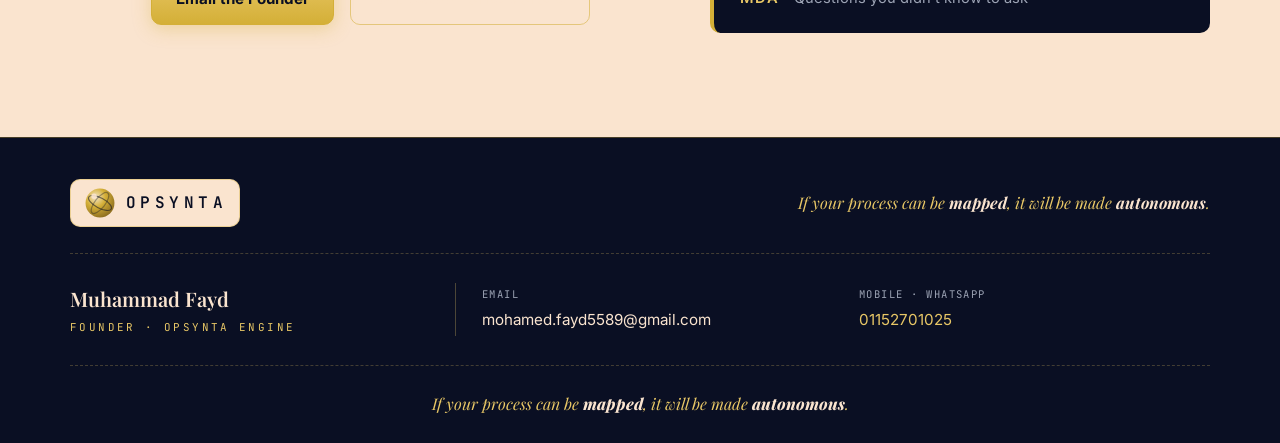
==== commit c9a76f50: "Deploy the six-door Diagnostic Grid (Patches A-D): kit offer pages with grid strip + cross-nav, utm." ====
--- a/index.html
+++ b/index.html
@@ -69,6 +69,7 @@
         <a href="#sdk">Partner SDK</a>
         <a href="#pricing">Pricing</a>
         <a href="#offers">The Line-Up</a>
+        <a href="deepmap.html#grid">The Diagnostic Grid</a>
         <a href="autopsy.html">Process Autopsy</a>
         <a class="btn btn-gold btn-sm" href="#contact">Map a Process</a>
       </nav>
@@ -487,7 +488,7 @@
             <p class="price-cta mono">Hyperscale · Co-Development</p>
           </article>
         </div>
-        <p class="section-kicker light-kicker">Diagnostics, recovery sprints and retained ledgers are billed in the same compute units — every entry is an exit into the same model.</p>
+        <p class="section-kicker light-kicker">The Diagnostic Grid: six fixed-fee doors, one method — every diagnostic credits forward into Growth within 60 days, and the Cycle keeps the seam measured after that.</p>
         <p class="section-kicker light-kicker">Revenue share on resale: <strong>70/30 partner/Opsynta</strong> on the markup above CU cost. CU reviewed quarterly, adjusted only with 90 days' notice.</p>
       </div>
     </section>
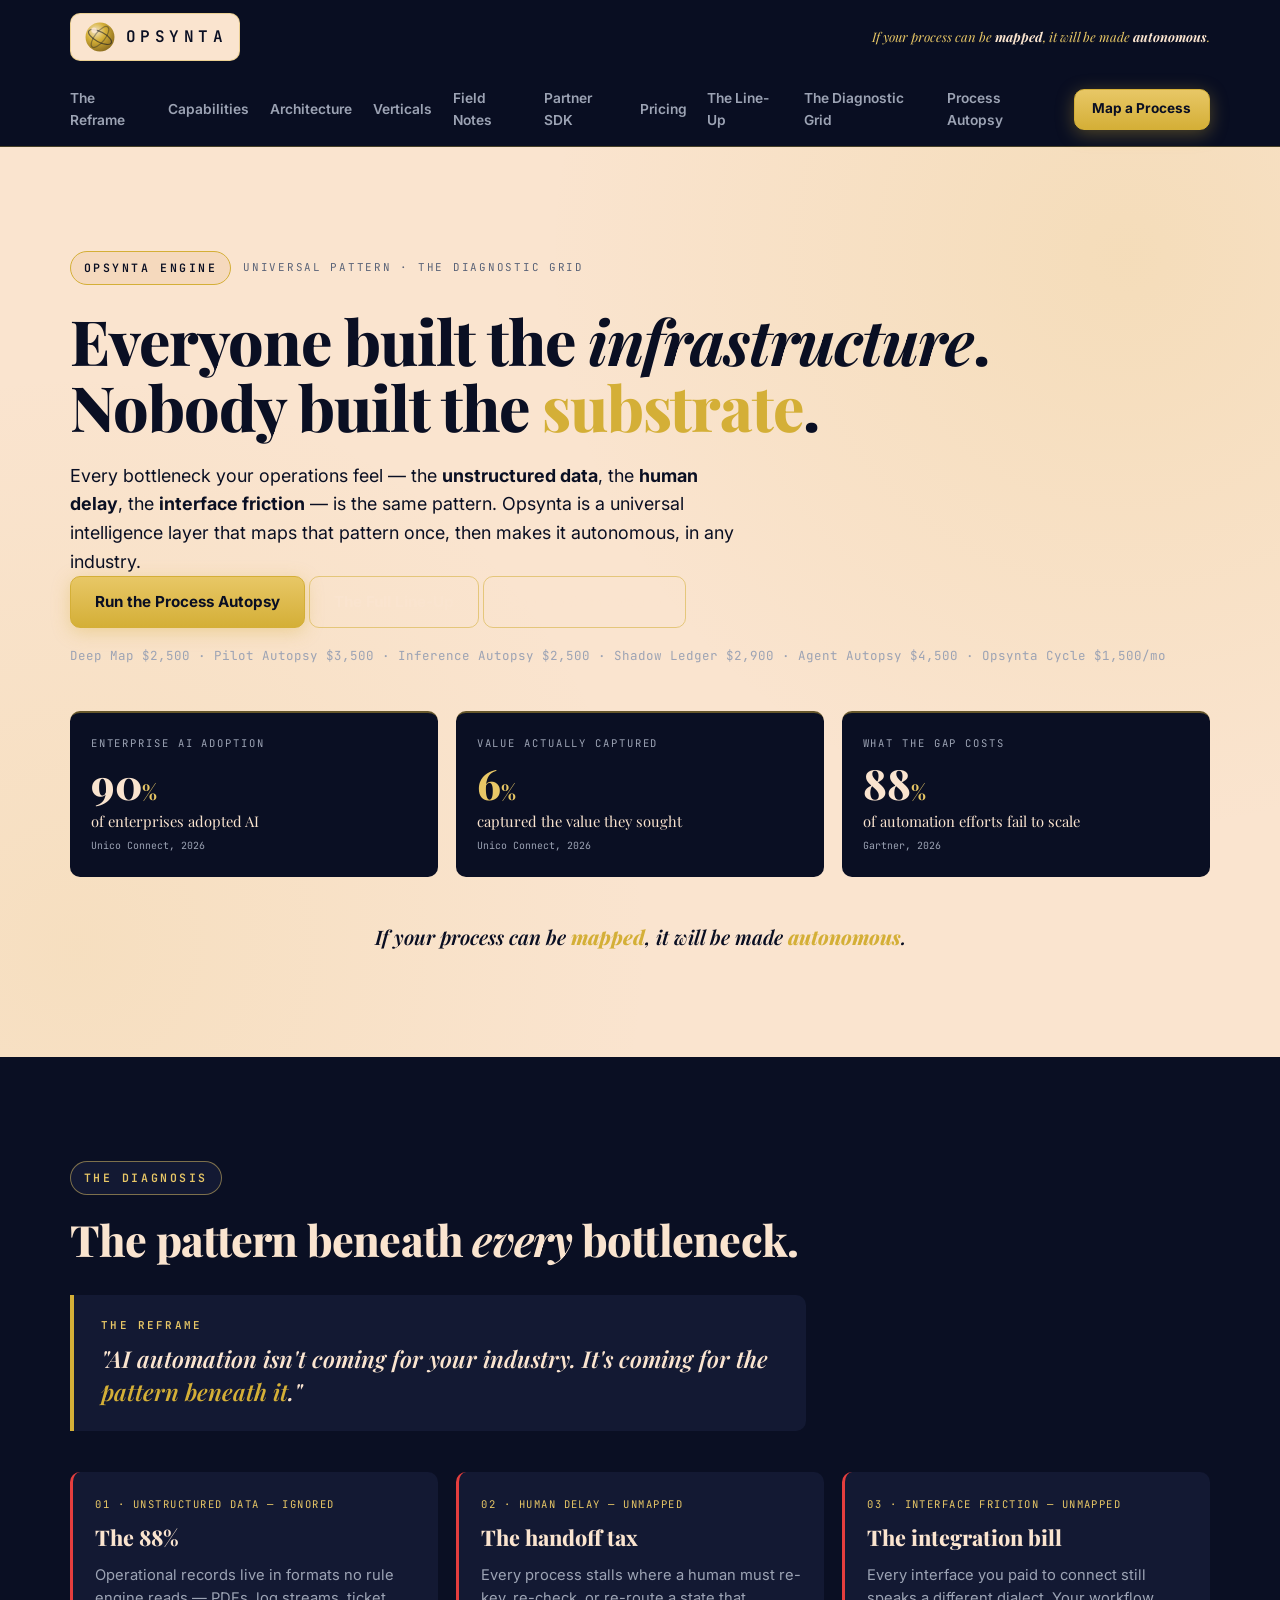
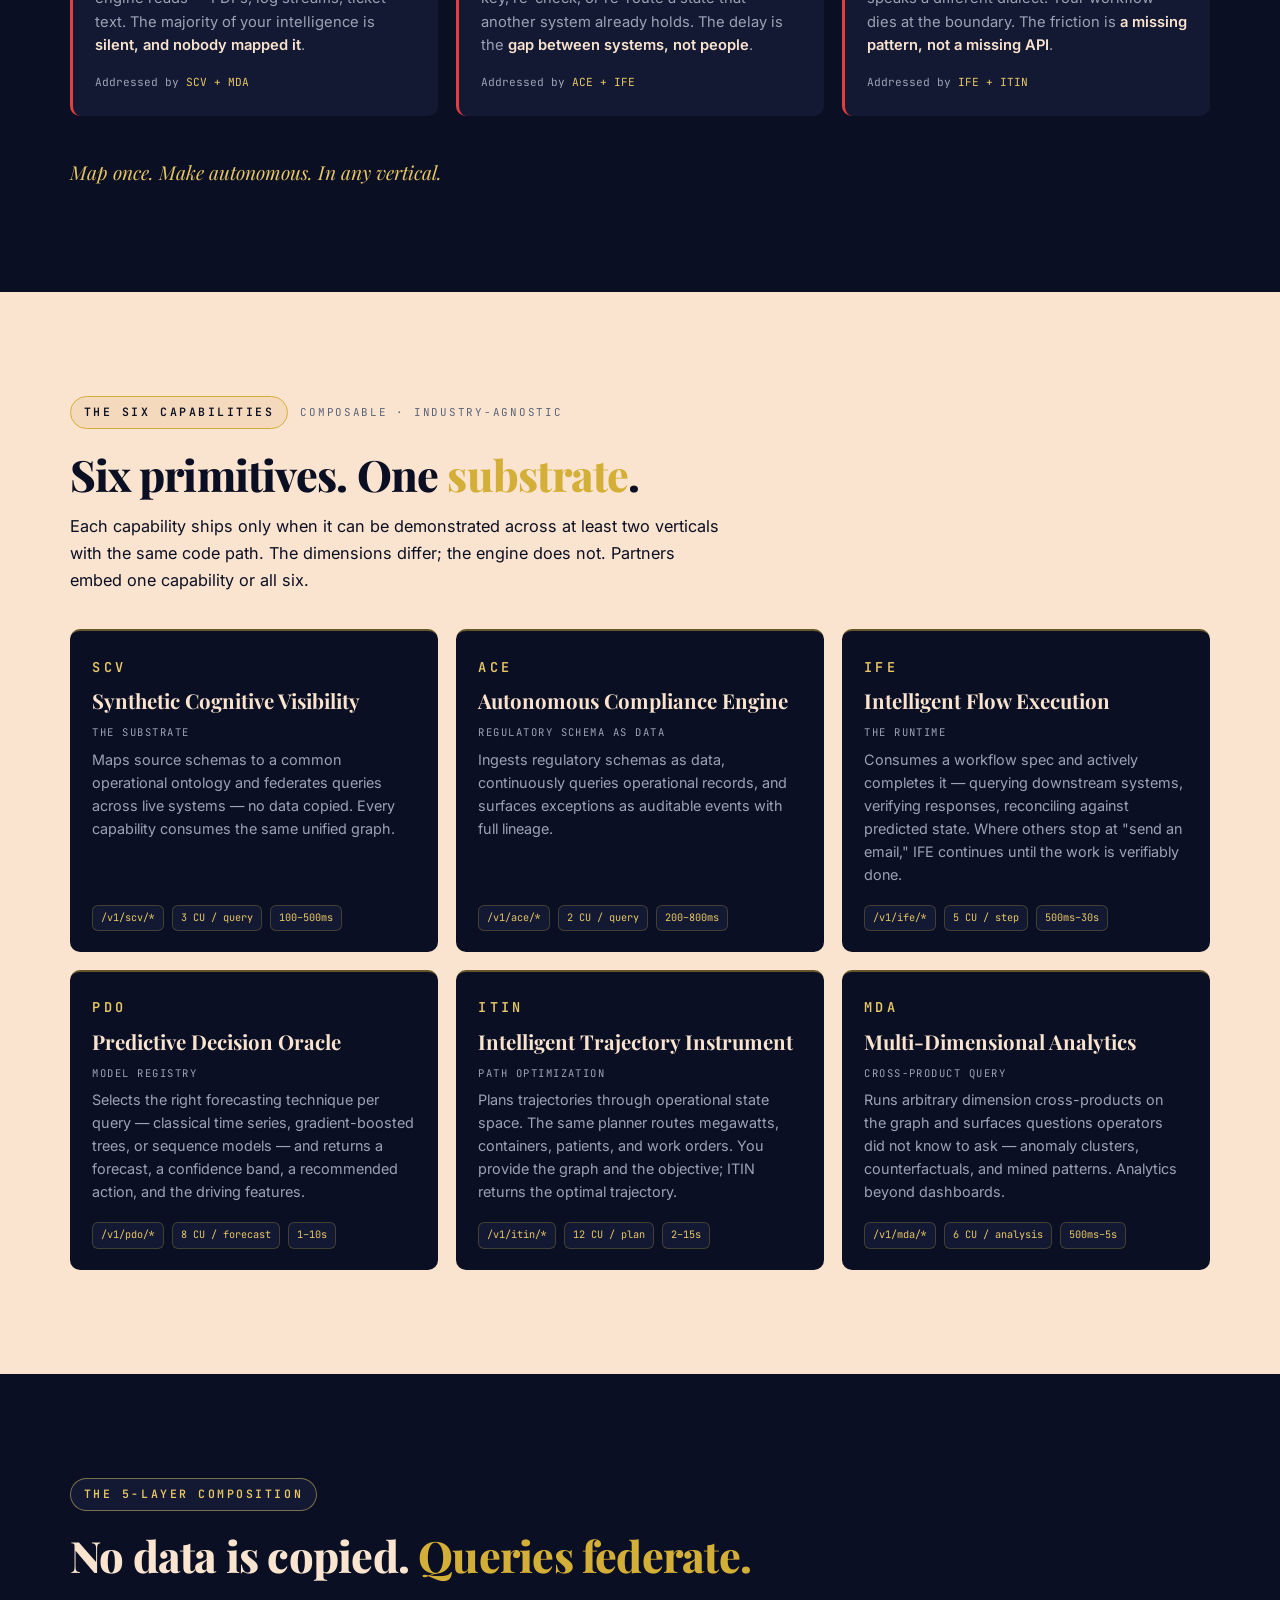
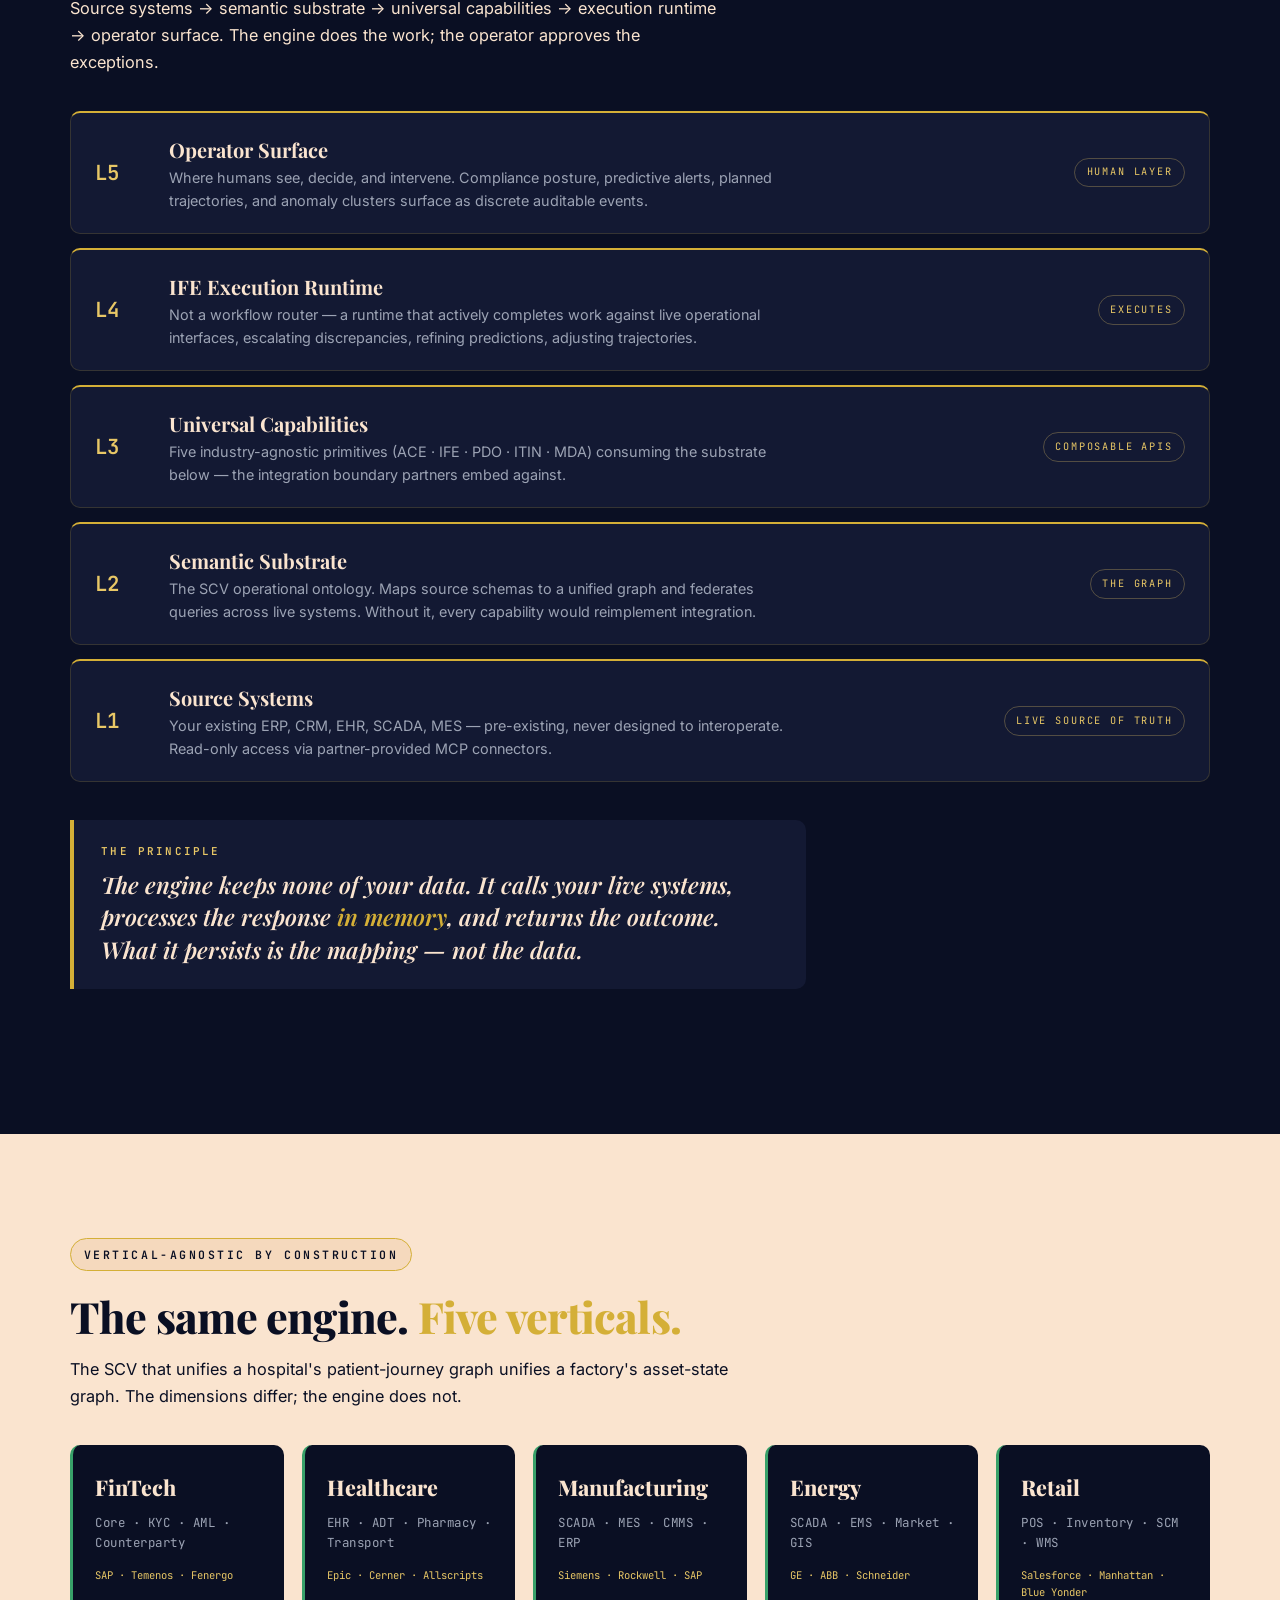
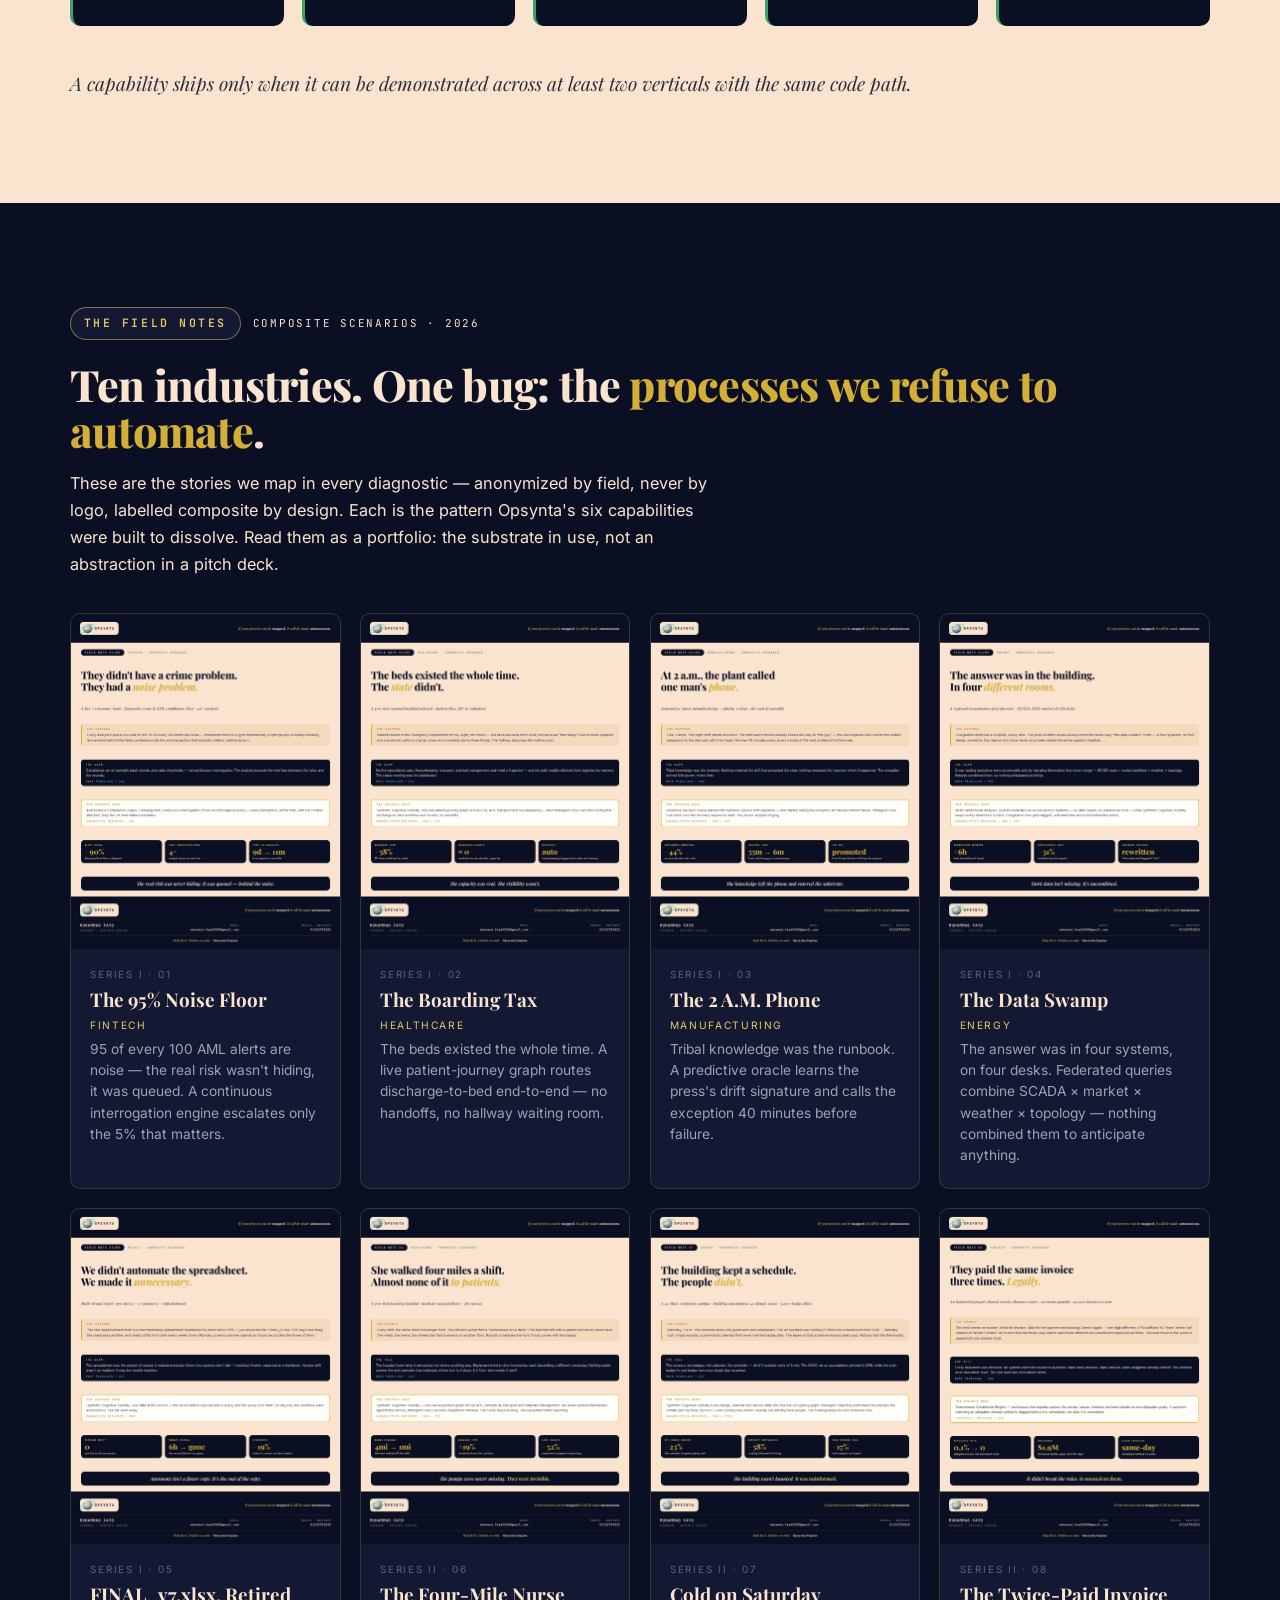
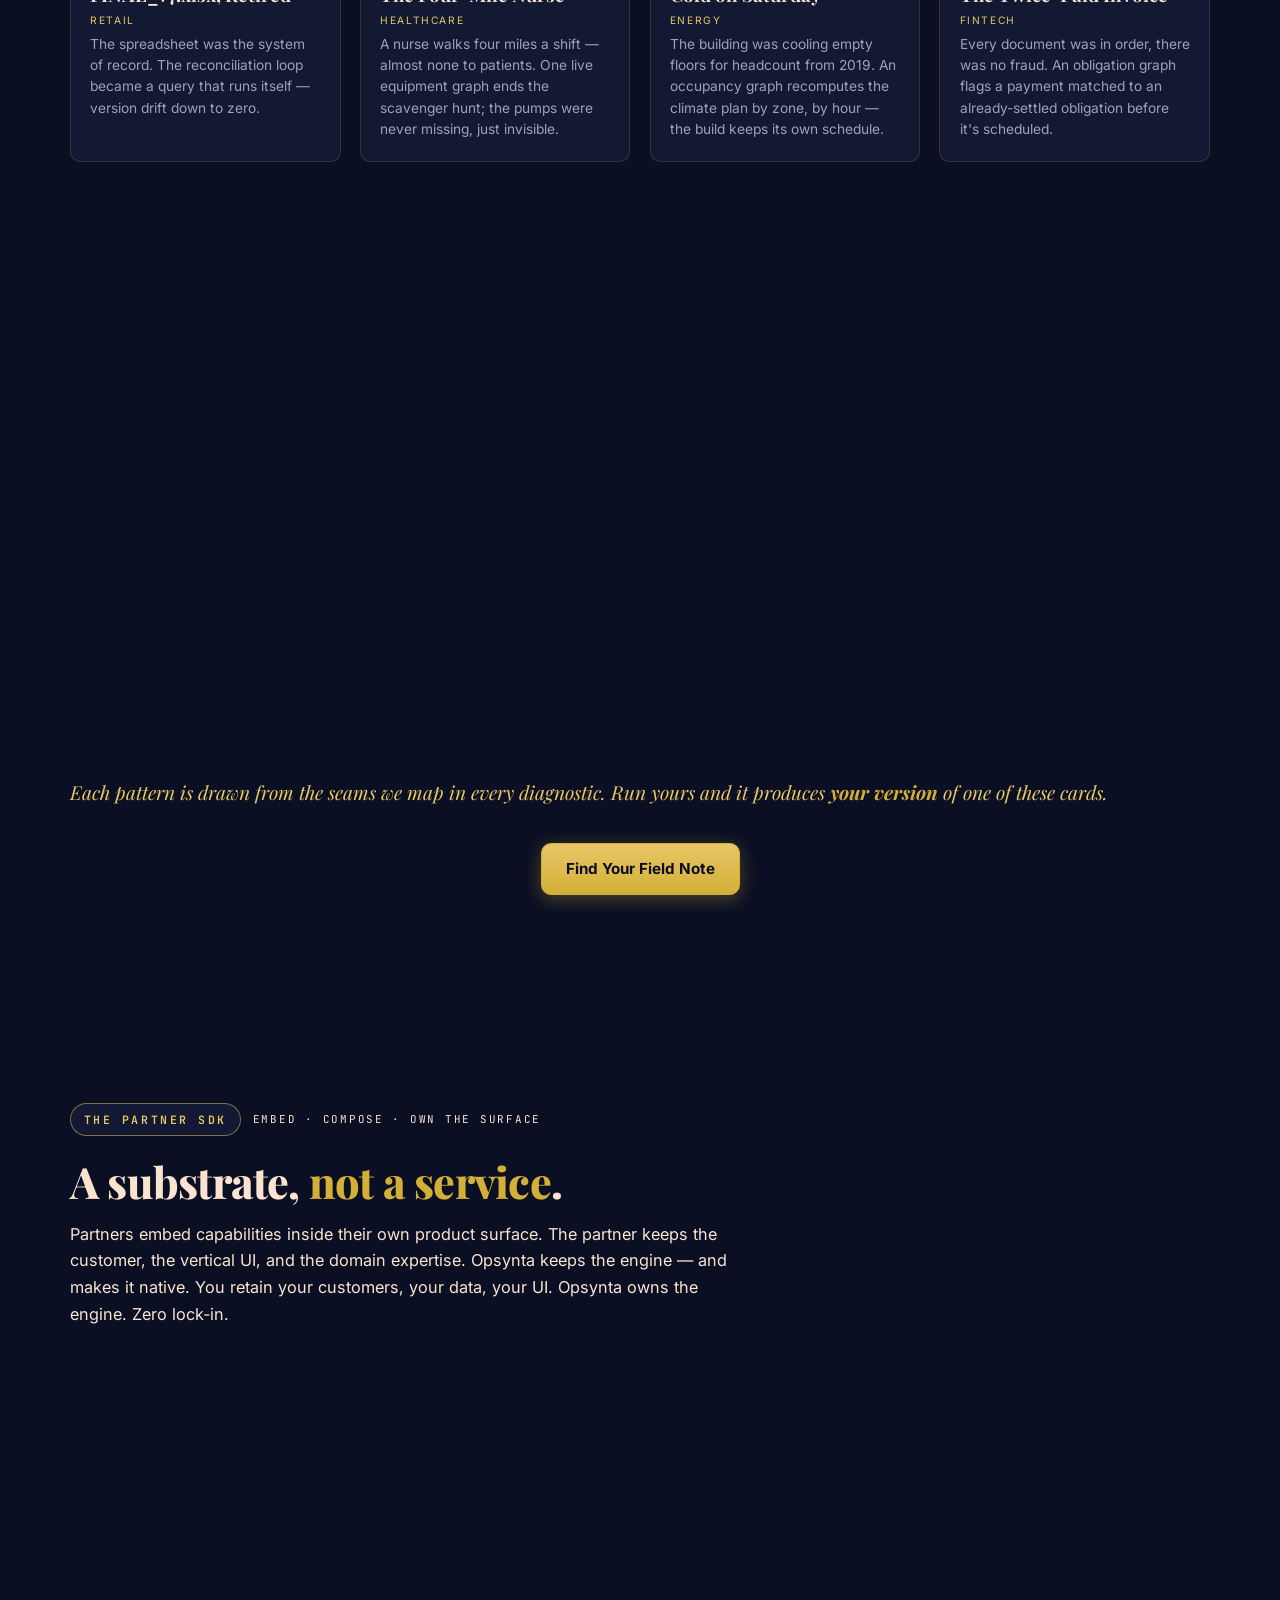
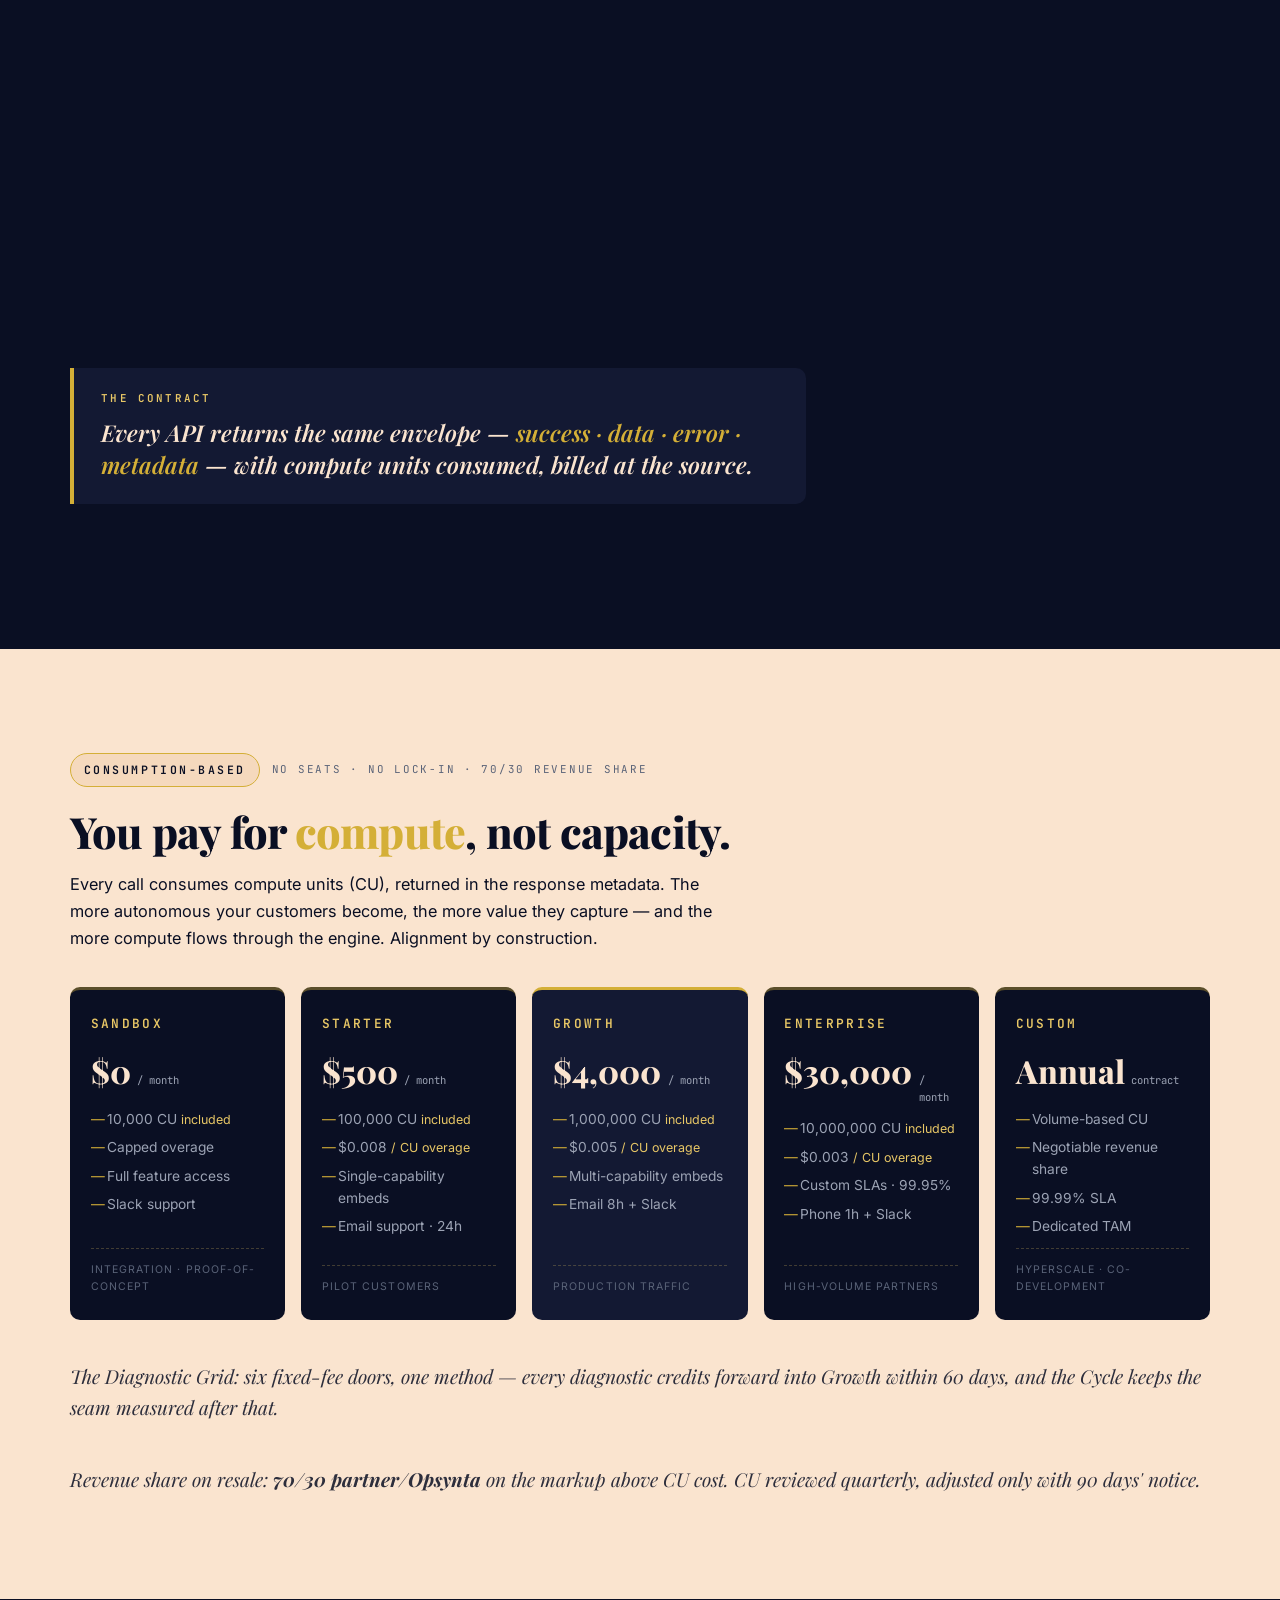
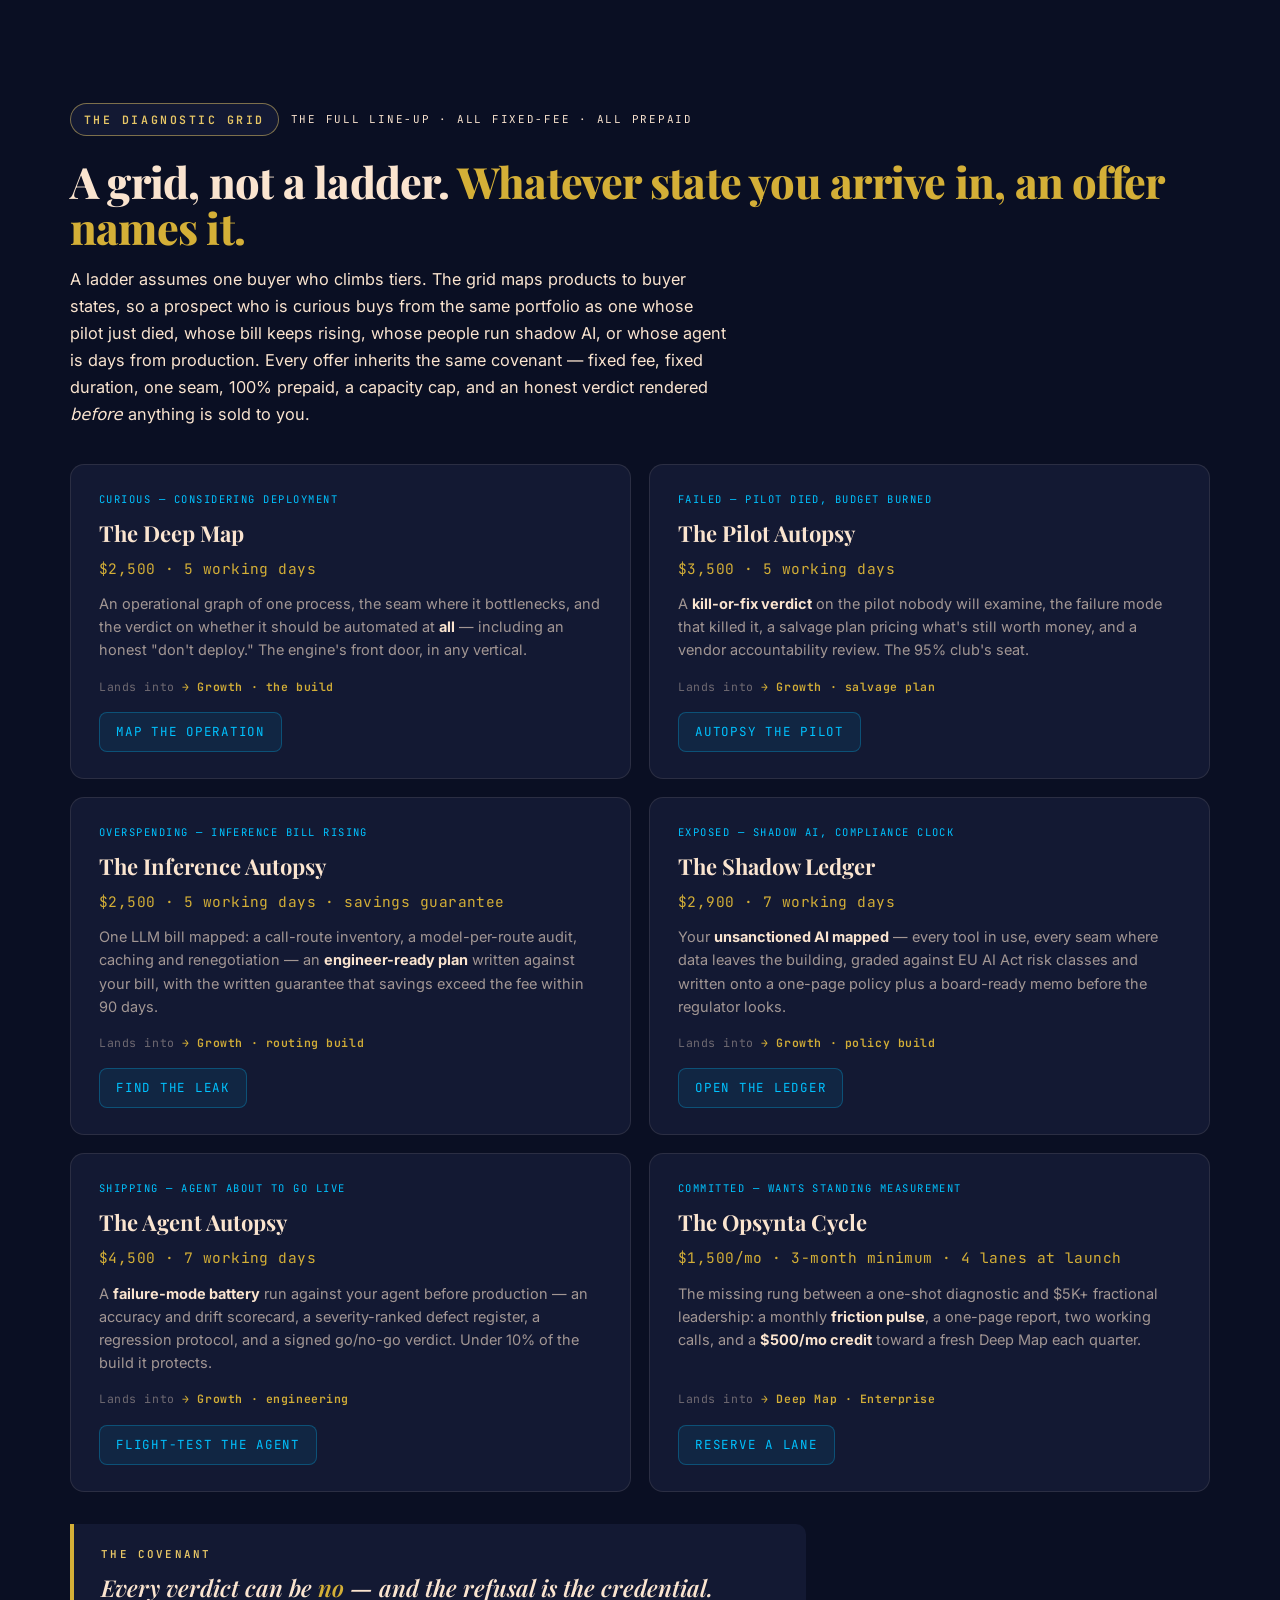
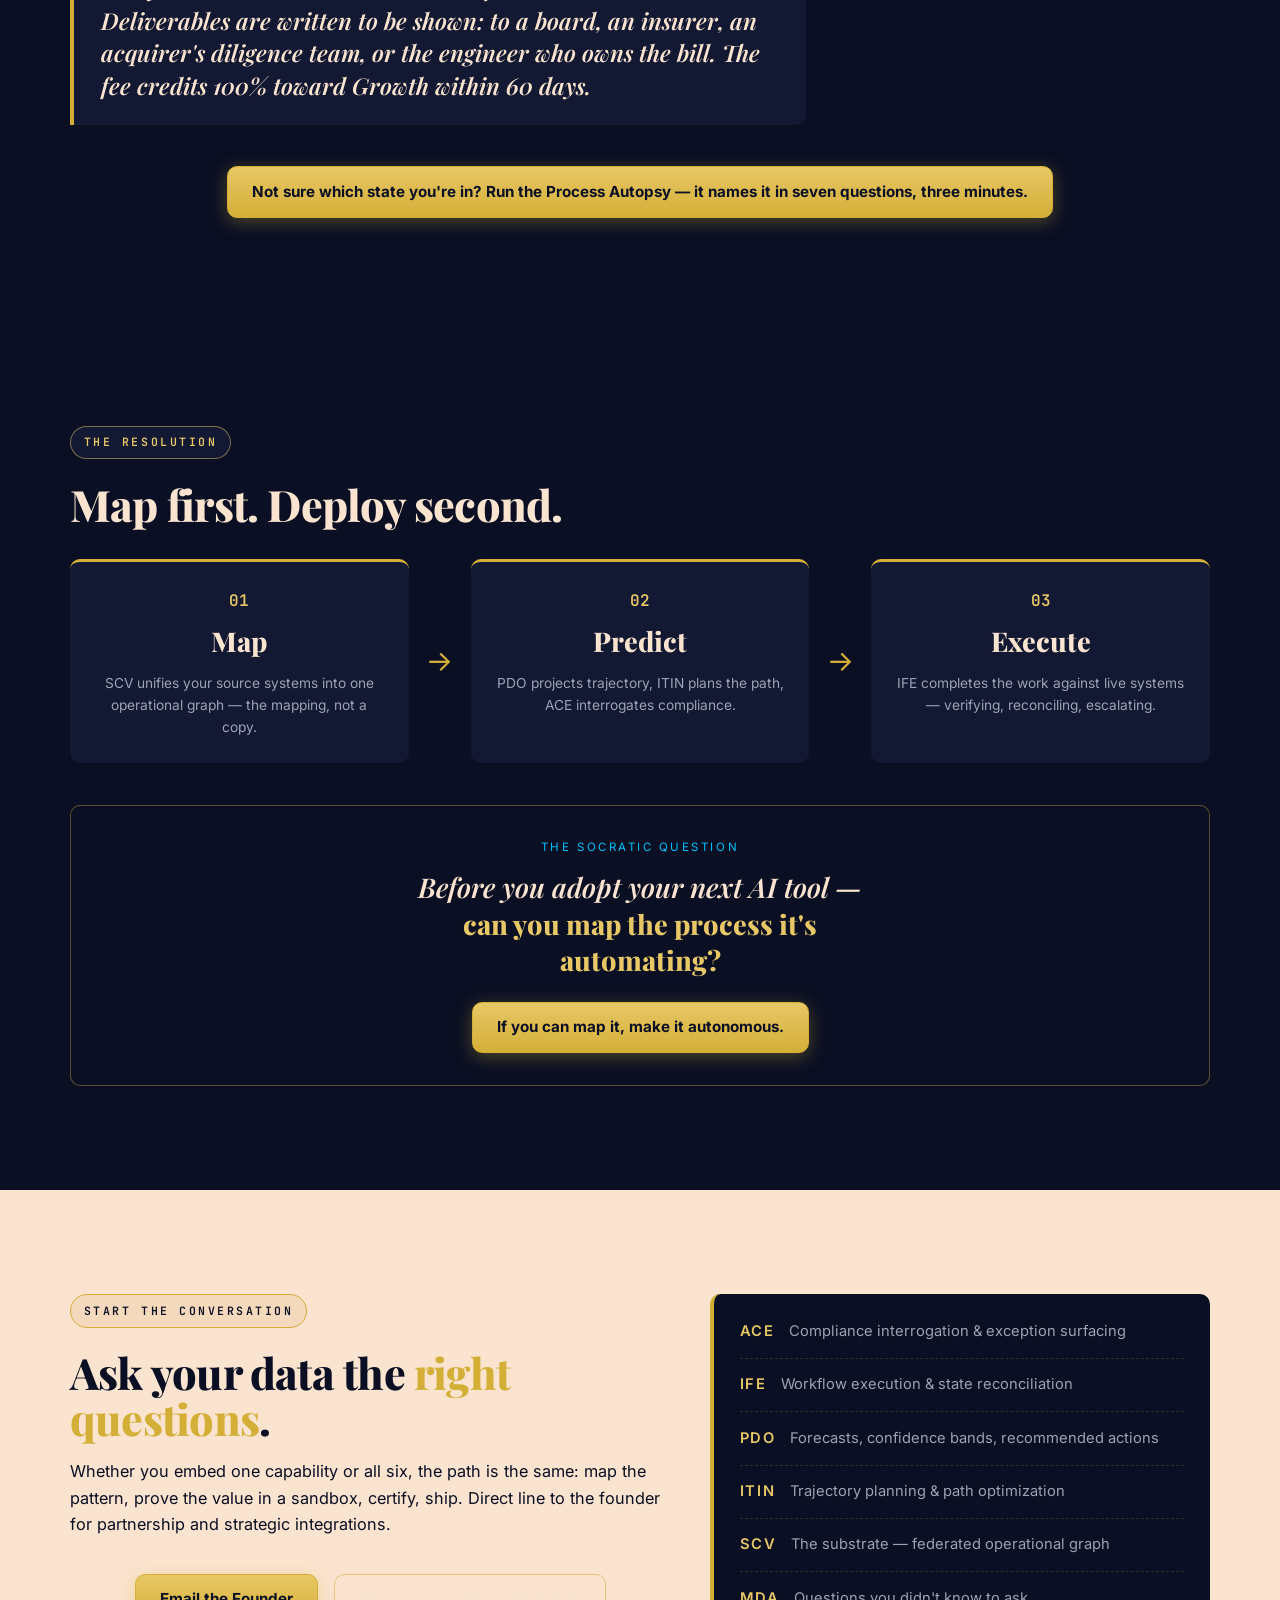
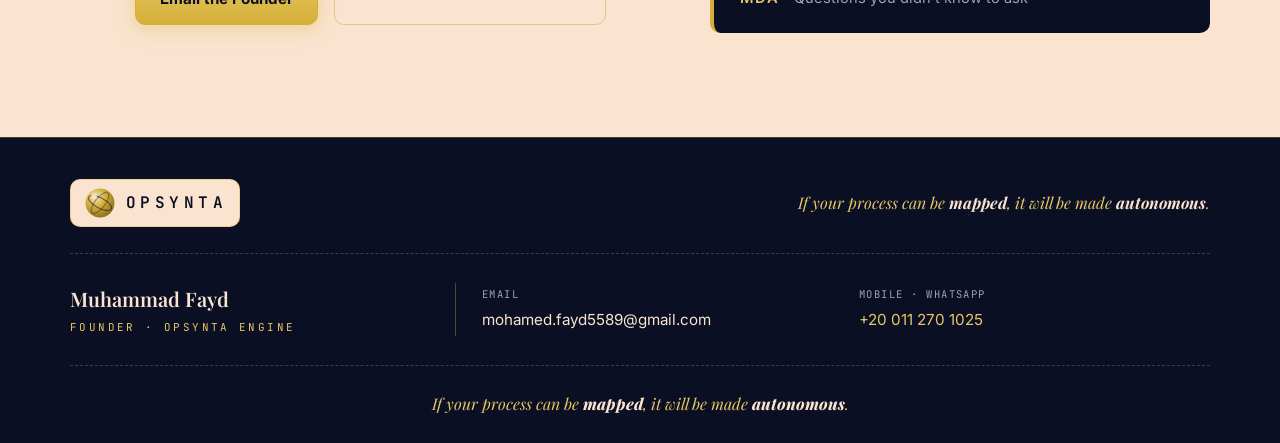
==== commit 255b748e: "OG preview cards on all six grid pages, internationalized WhatsApp display, hero pill date fix, FAQ " ====
--- a/index.html
+++ b/index.html
@@ -84,7 +84,7 @@
     <!-- ============ HERO ============ -->
     <section class="hero light">
       <div class="container">
-        <p class="eyebrow"><span class="pill">Opsynta Engine</span><span class="pill-meta gold">Universal Pattern · July 2026</span></p>
+        <p class="eyebrow"><span class="pill">Opsynta Engine</span><span class="pill-meta gold">Universal Pattern · The Diagnostic Grid</span></p>
         <h1 class="display">Everyone built the <em>infrastructure</em>. Nobody built the <span class="gold">substrate</span>.</h1>
         <p class="lead">Every bottleneck your operations feel — the <strong>unstructured data</strong>, the <strong>human delay</strong>, the <strong>interface friction</strong> — is the same pattern. Opsynta is a universal intelligence layer that maps that pattern once, then makes it autonomous, in any industry.</p>
         <div class="hero-cta">
@@ -588,7 +588,7 @@
           <p class="section-lead">Whether you embed one capability or all six, the path is the same: map the pattern, prove the value in a sandbox, certify, ship. Direct line to the founder for partnership and strategic integrations.</p>
           <div class="contact-actions">
             <a class="btn btn-gold" href="mailto:mohamed.fayd5589@gmail.com">Email the Founder</a>
-            <a class="btn btn-outline" href="https://wa.me/201152701025" target="_blank" rel="noopener">WhatsApp · 01152701025</a>
+            <a class="btn btn-outline" href="https://wa.me/201152701025" target="_blank" rel="noopener">WhatsApp · +20 115 270 1025</a>
           </div>
         </div>
         <ul class="capability-quicklist">
@@ -637,7 +637,7 @@
         </div>
         <div class="sig-col">
           <p class="sig-label">Mobile · WhatsApp</p>
-          <p class="sig-value mono gold"><a href="https://wa.me/201152701025" target="_blank" rel="noopener">01152701025</a></p>
+          <p class="sig-value mono gold"><a href="https://wa.me/201152701025" target="_blank" rel="noopener">+20 011 270 1025</a></p>
         </div>
       </div>
       <div class="footer-manifesto slogan">If your process can be <strong class="accent-peach">mapped</strong>, it will be made <strong class="accent-peach">autonomous</strong>.</div>
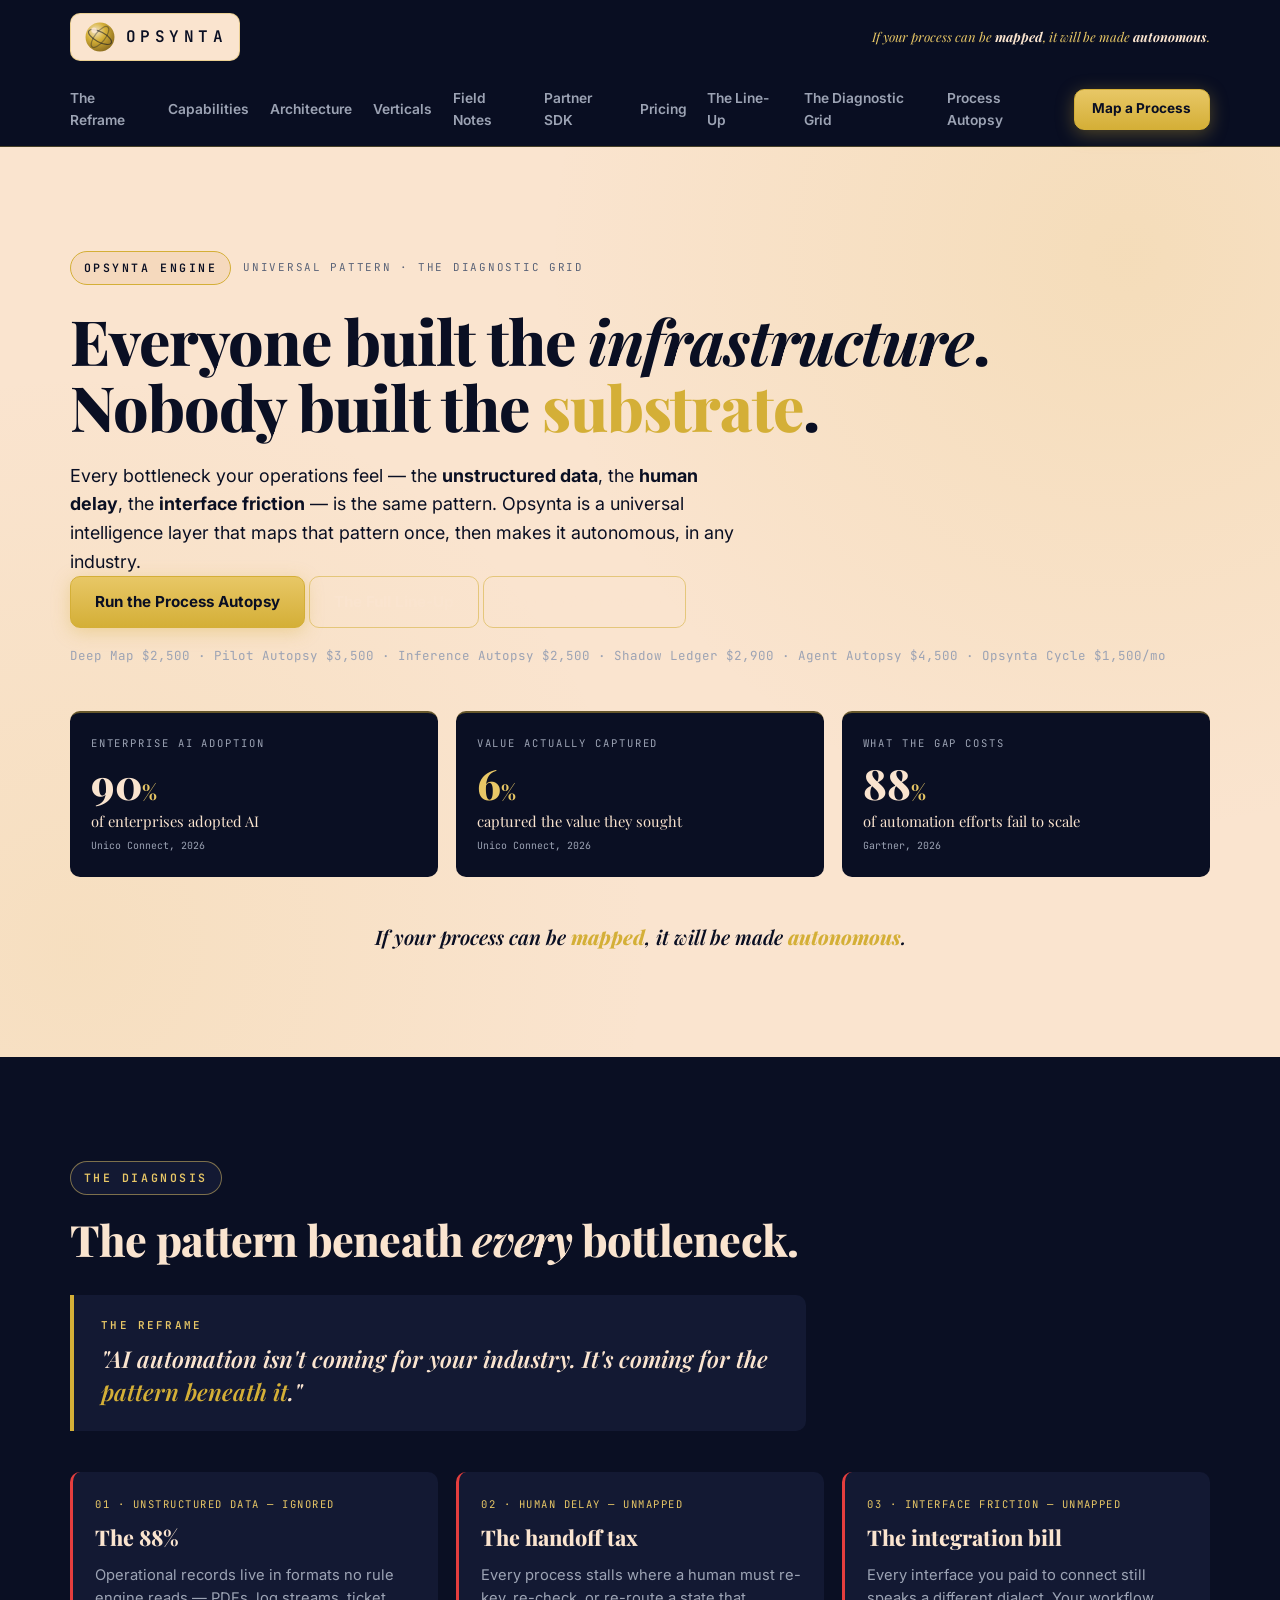
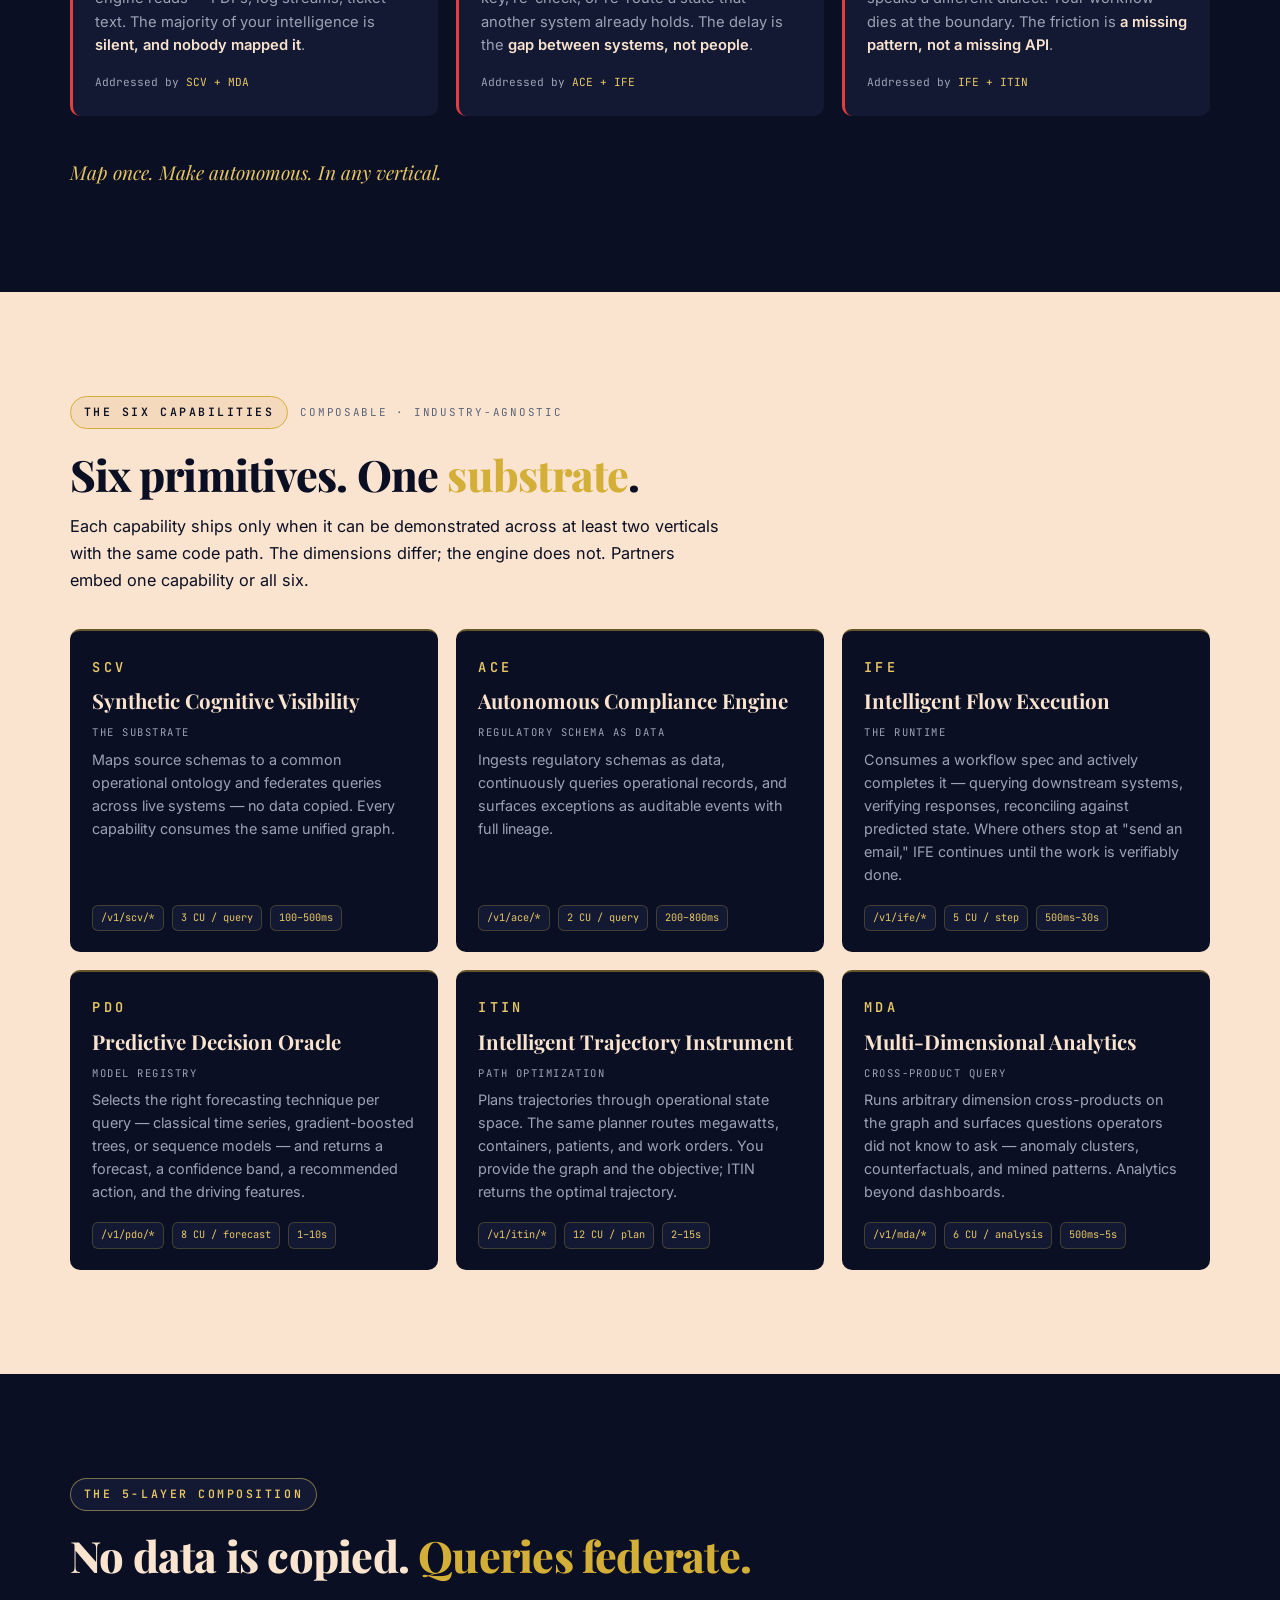
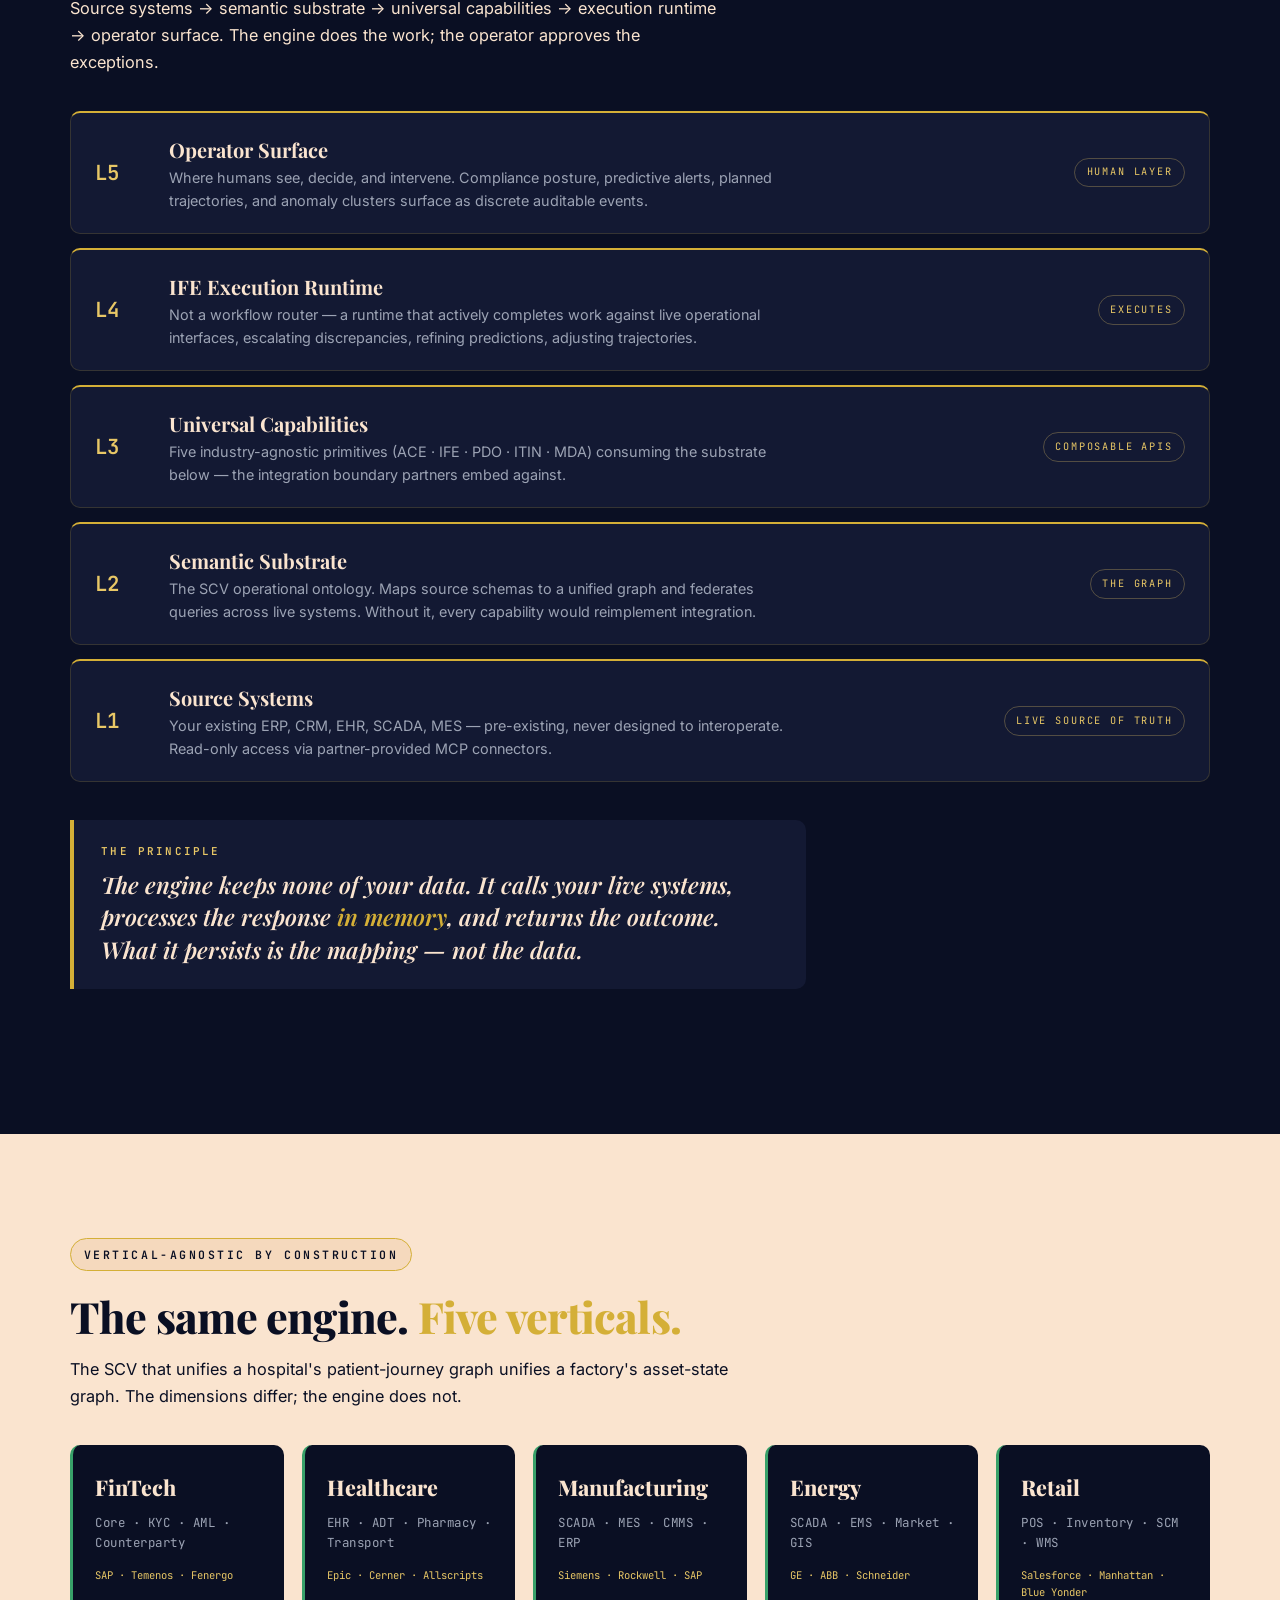
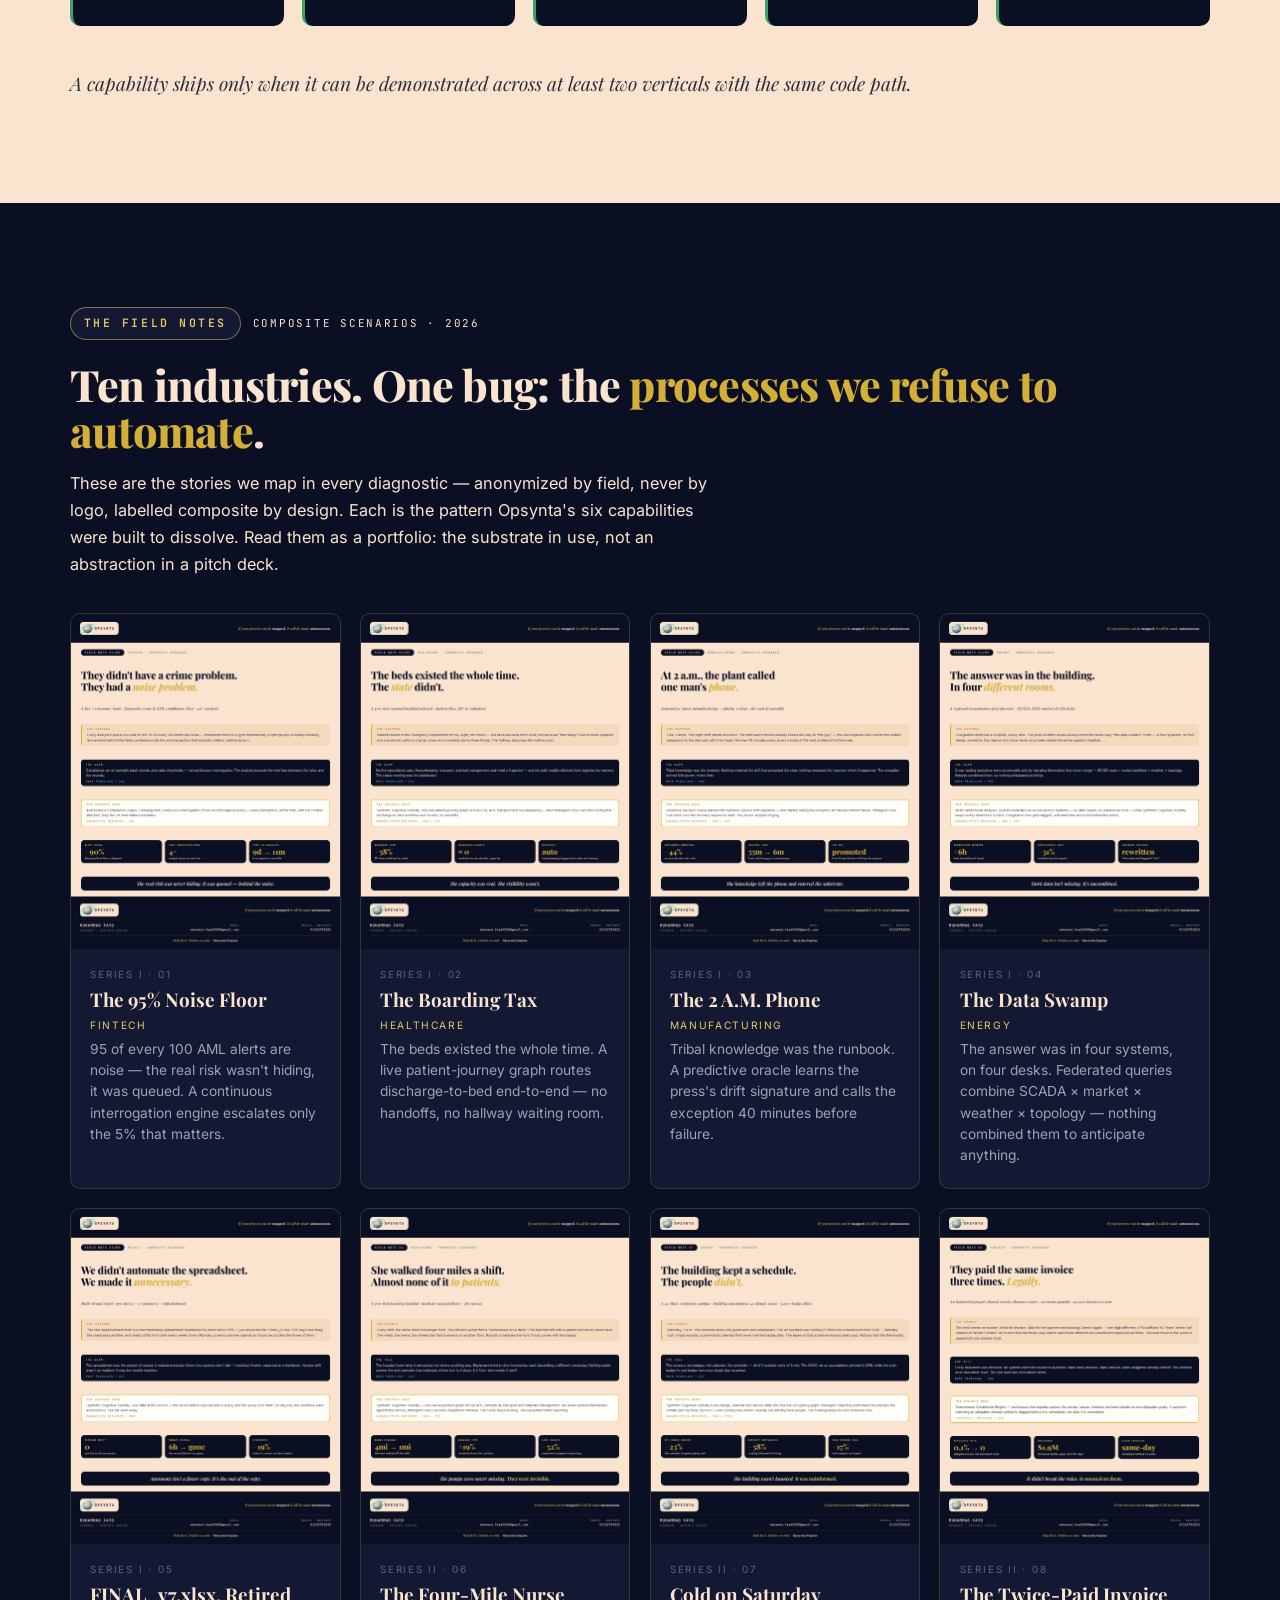
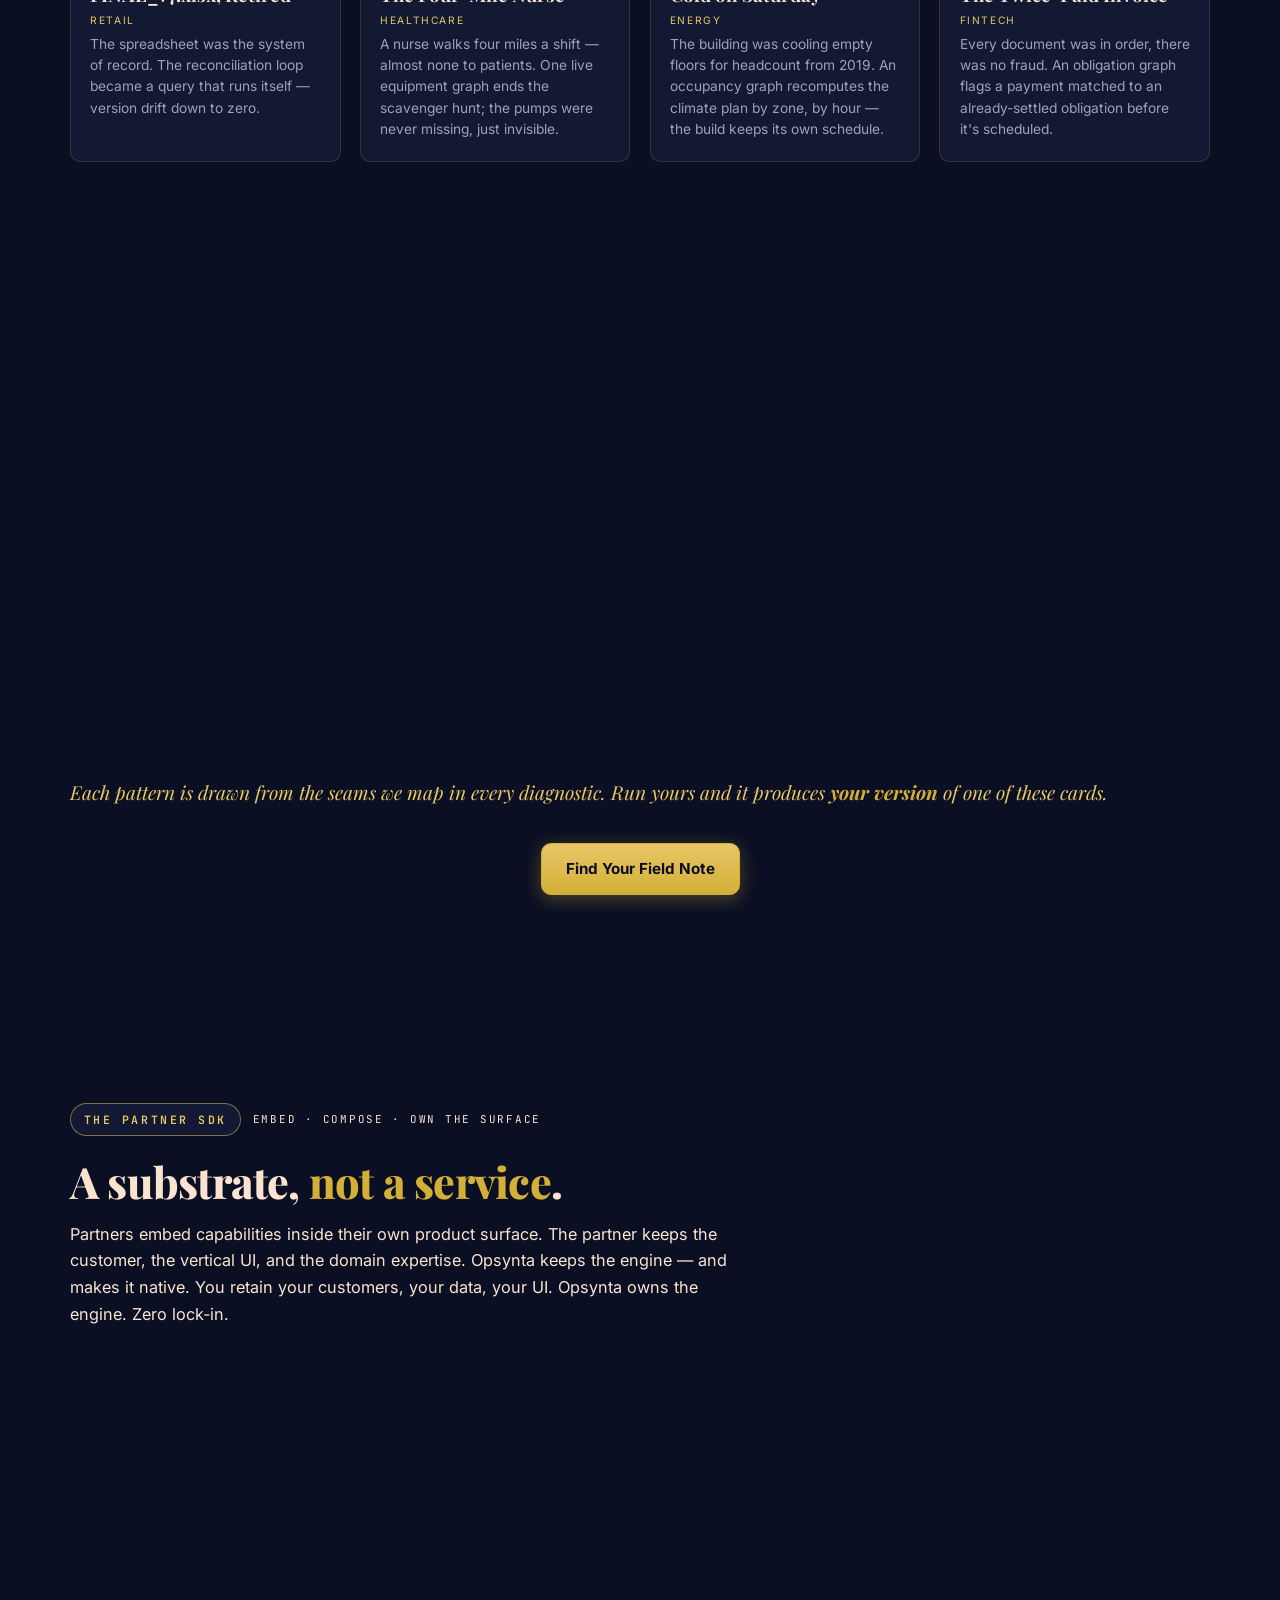
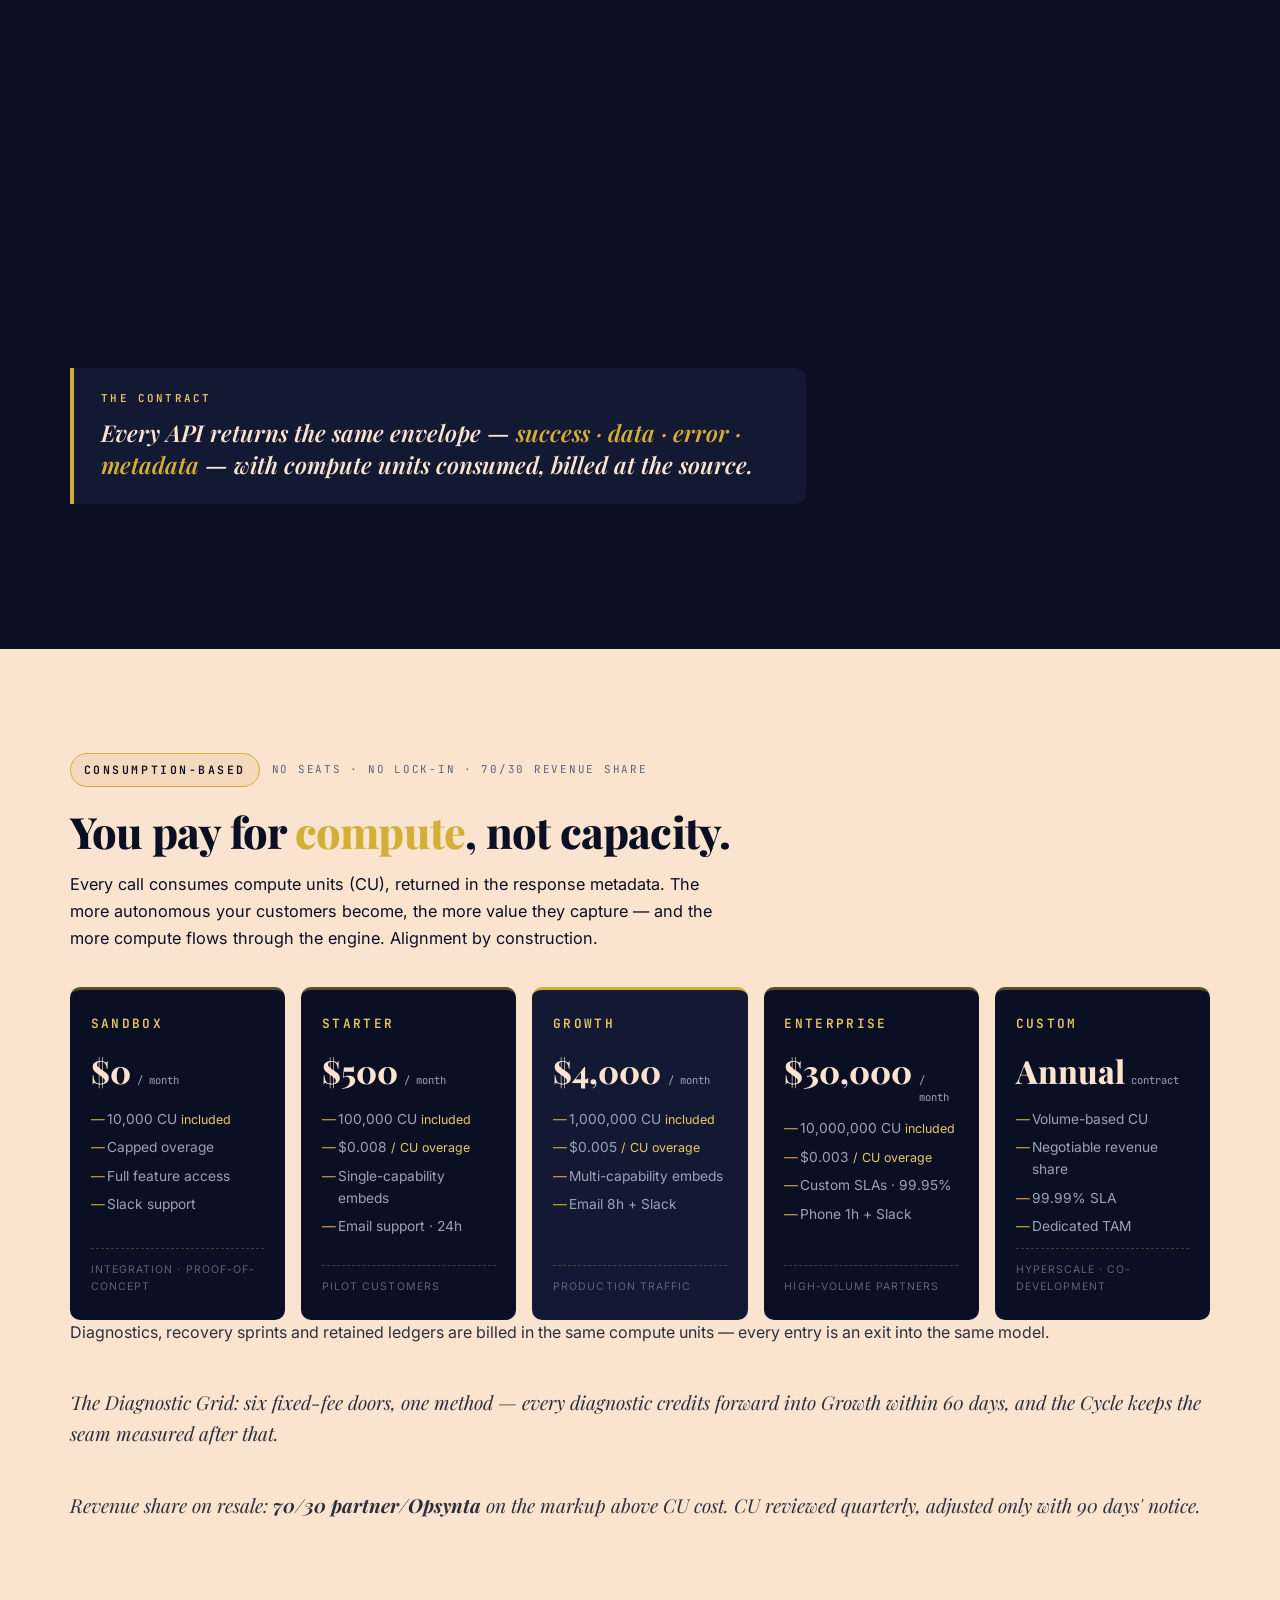
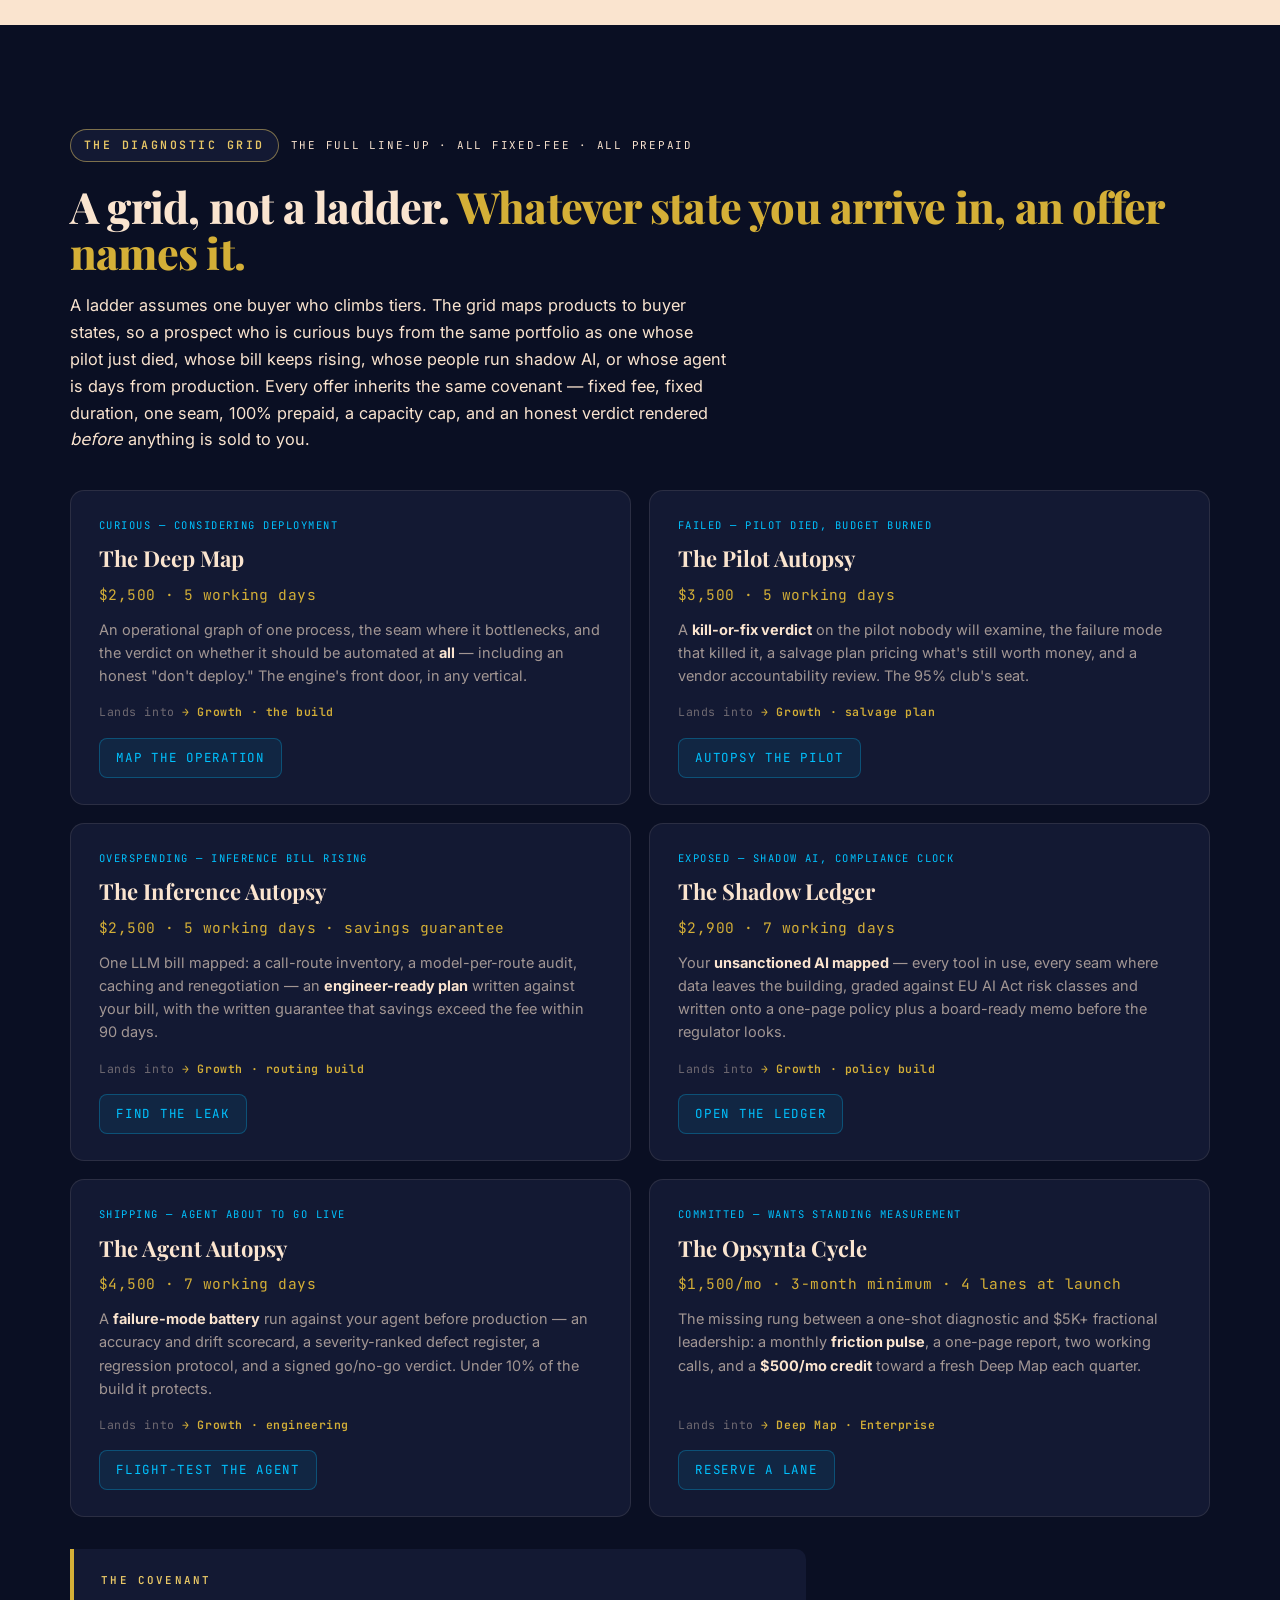
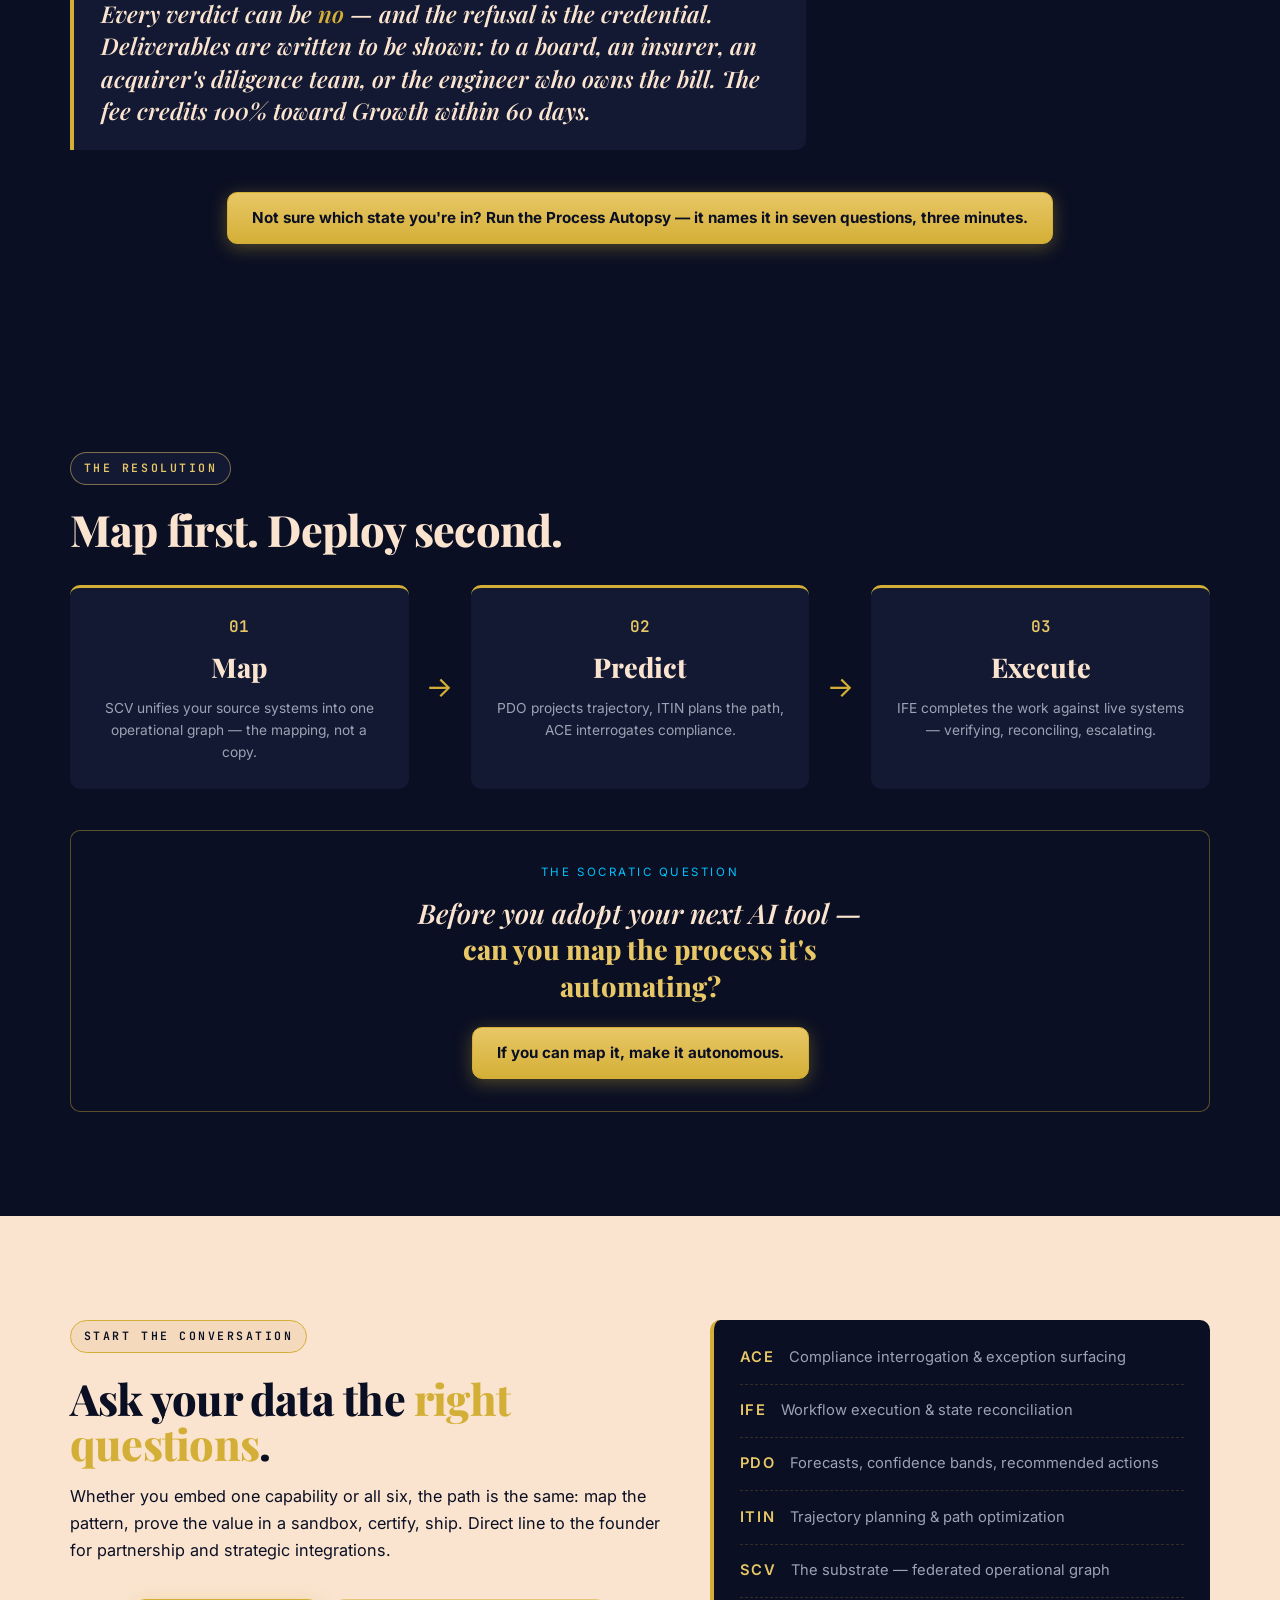
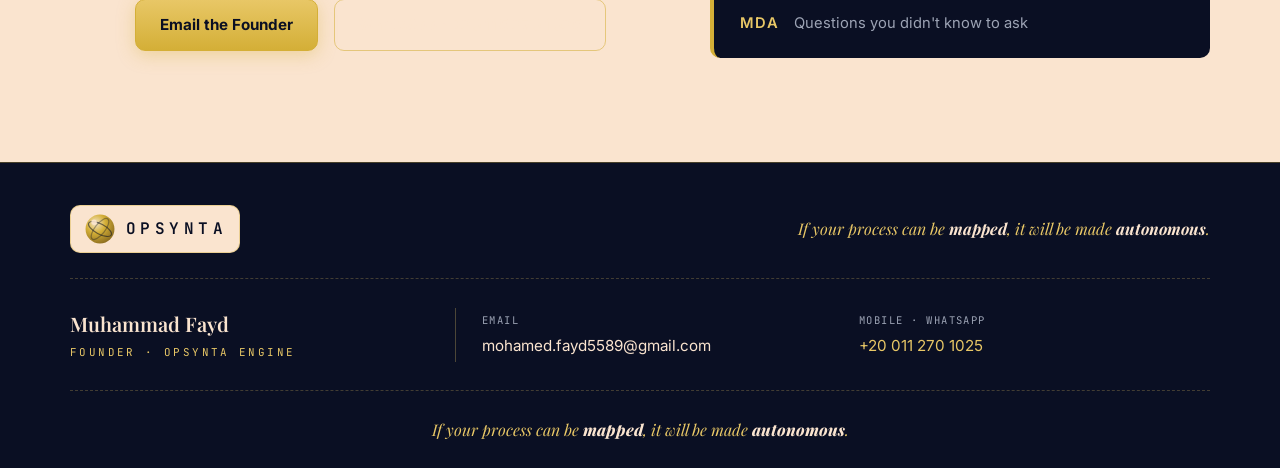
==== commit da4319a2: "Add compute-unit consistency note under pricing grid (Patch C)" ====
--- a/index.html
+++ b/index.html
@@ -488,6 +488,7 @@
             <p class="price-cta mono">Hyperscale · Co-Development</p>
           </article>
         </div>
+        <p class="pricing-note light-kicker">Diagnostics, recovery sprints and retained ledgers are billed in the same compute units — every entry is an exit into the same model.</p>
         <p class="section-kicker light-kicker">The Diagnostic Grid: six fixed-fee doors, one method — every diagnostic credits forward into Growth within 60 days, and the Cycle keeps the seam measured after that.</p>
         <p class="section-kicker light-kicker">Revenue share on resale: <strong>70/30 partner/Opsynta</strong> on the markup above CU cost. CU reviewed quarterly, adjusted only with 90 days' notice.</p>
       </div>
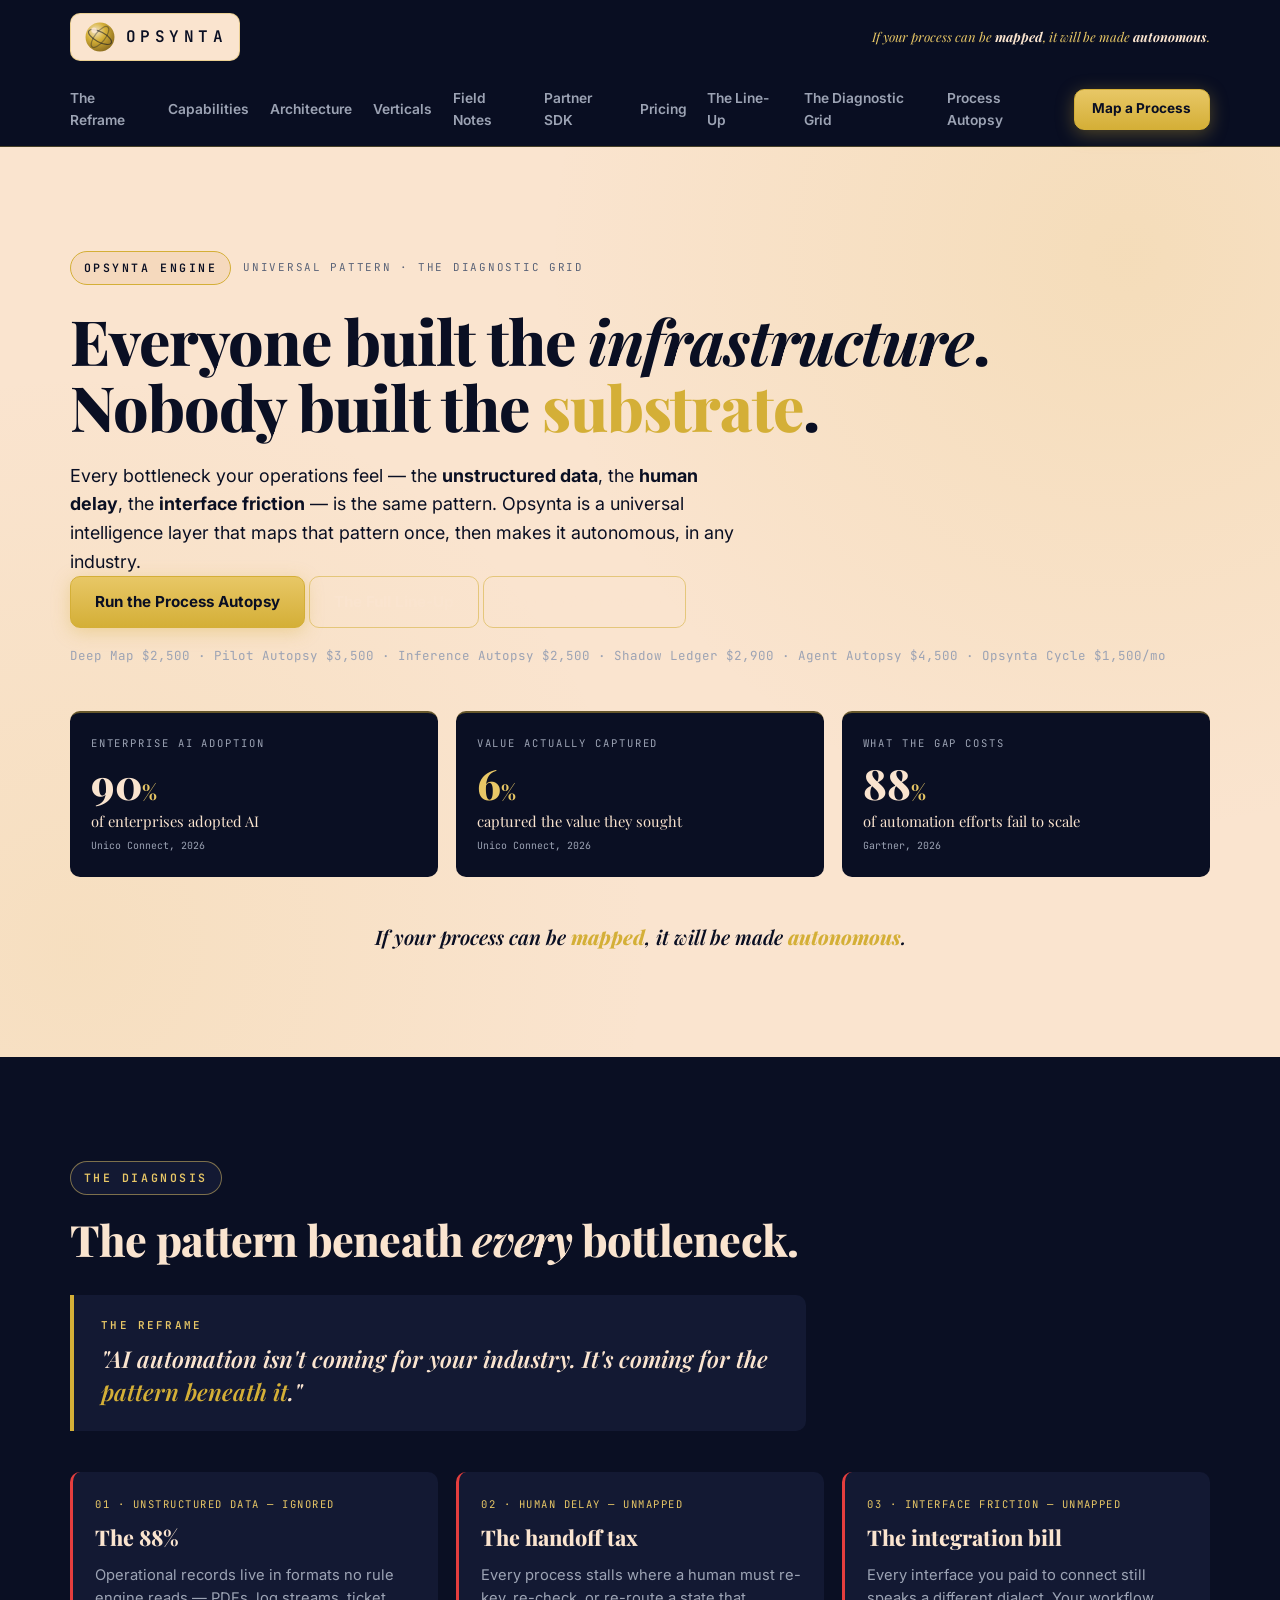
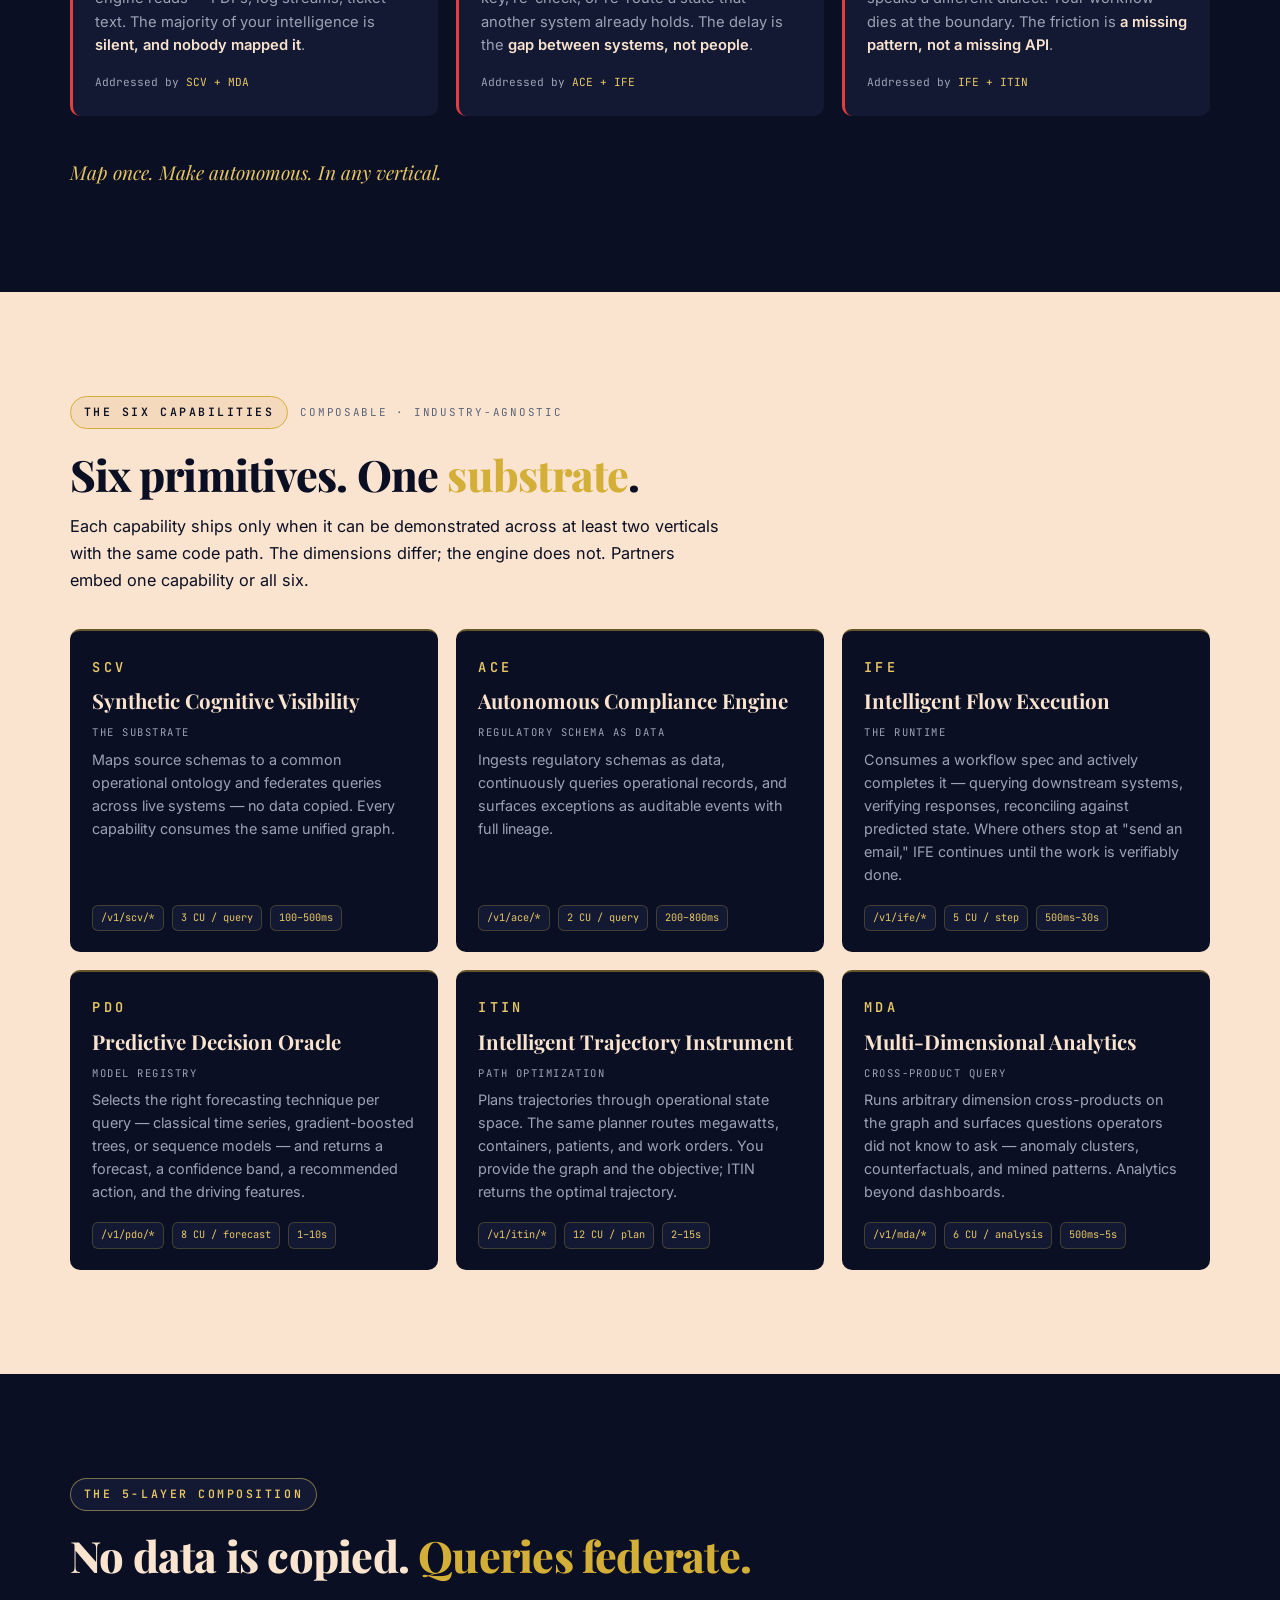
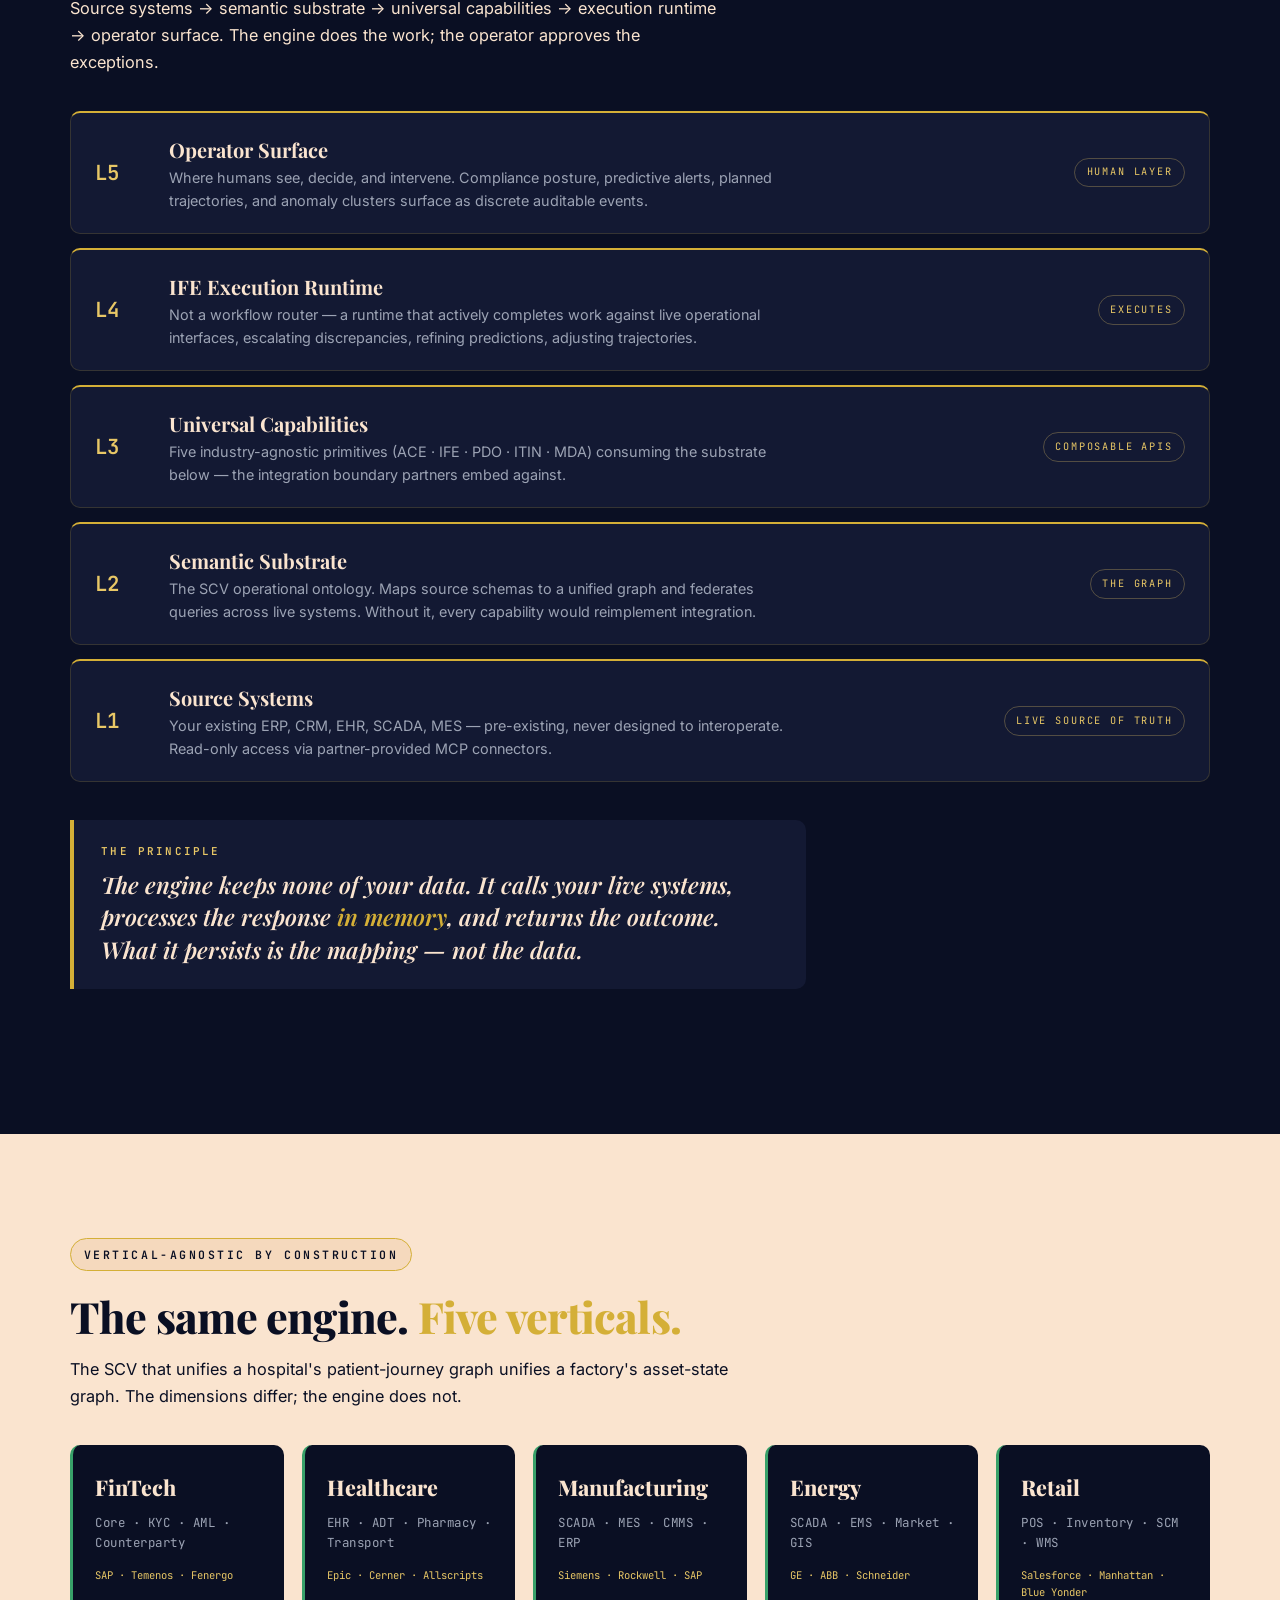
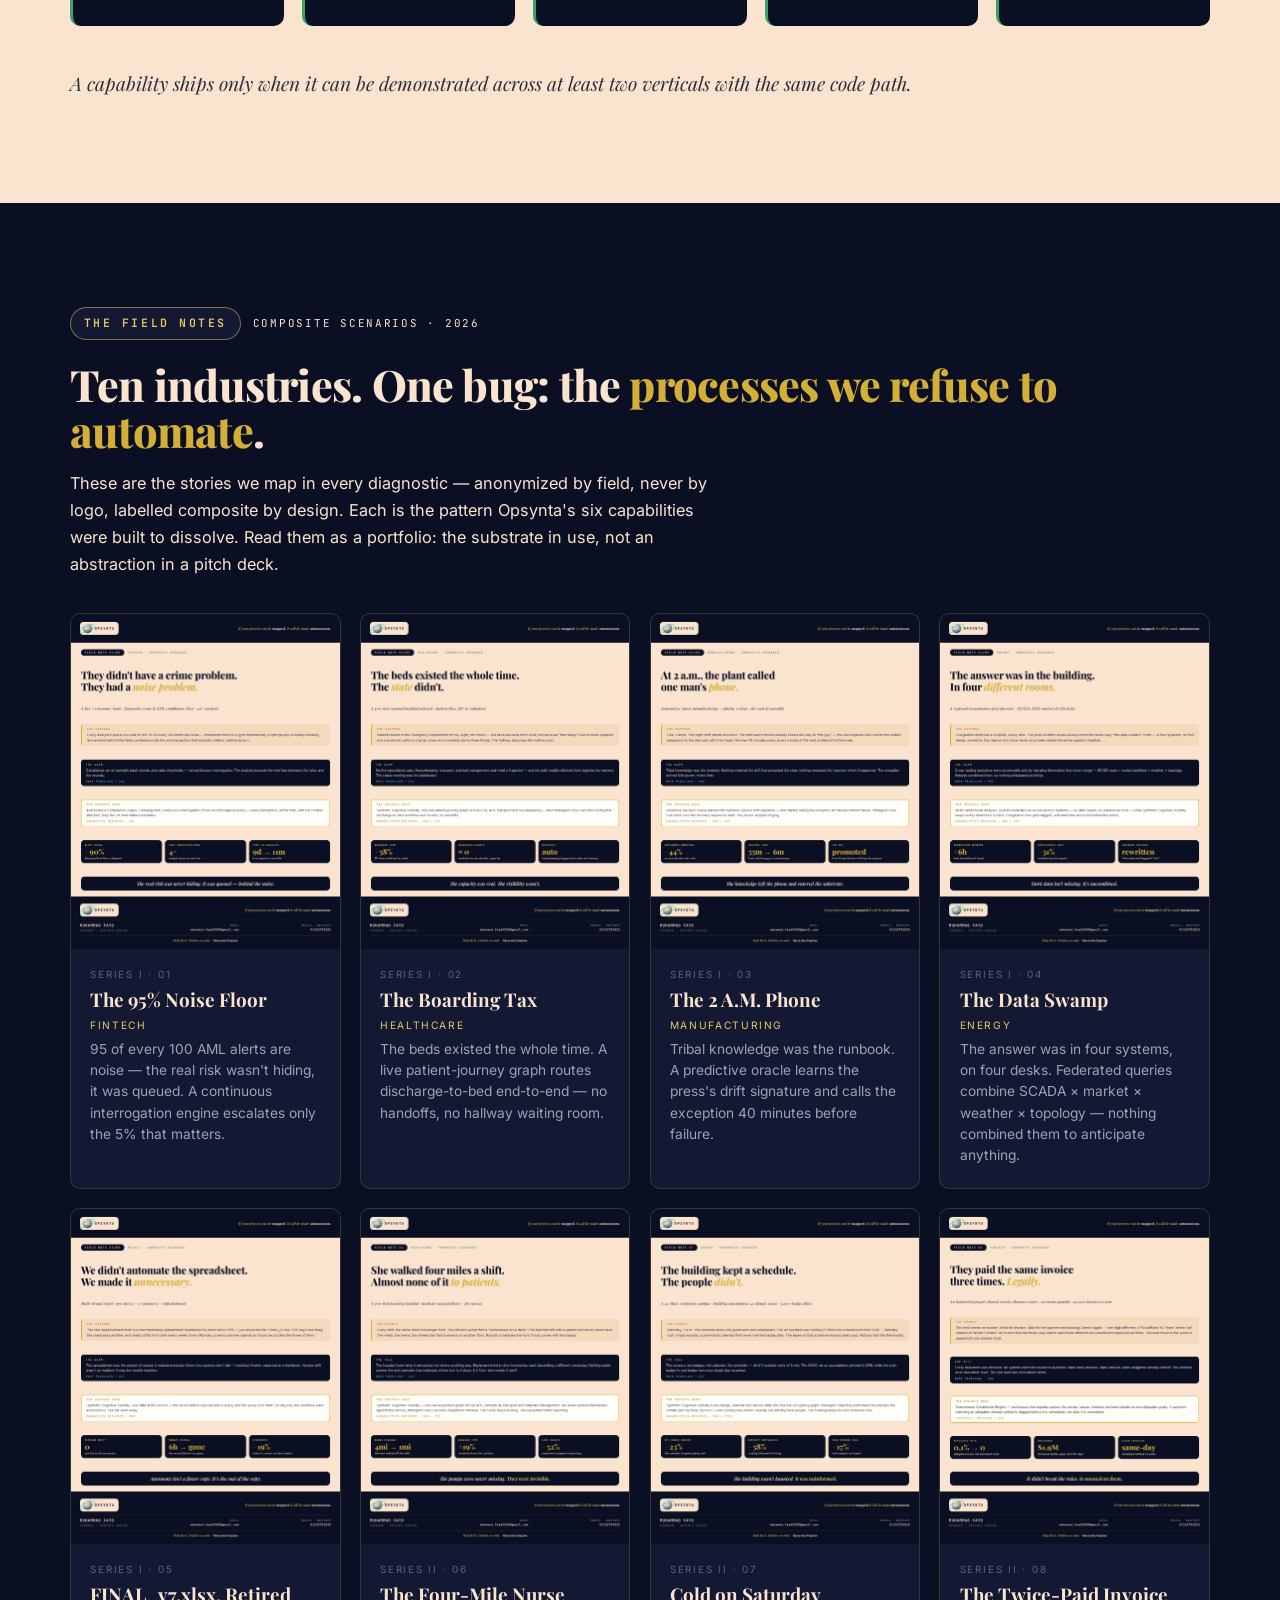
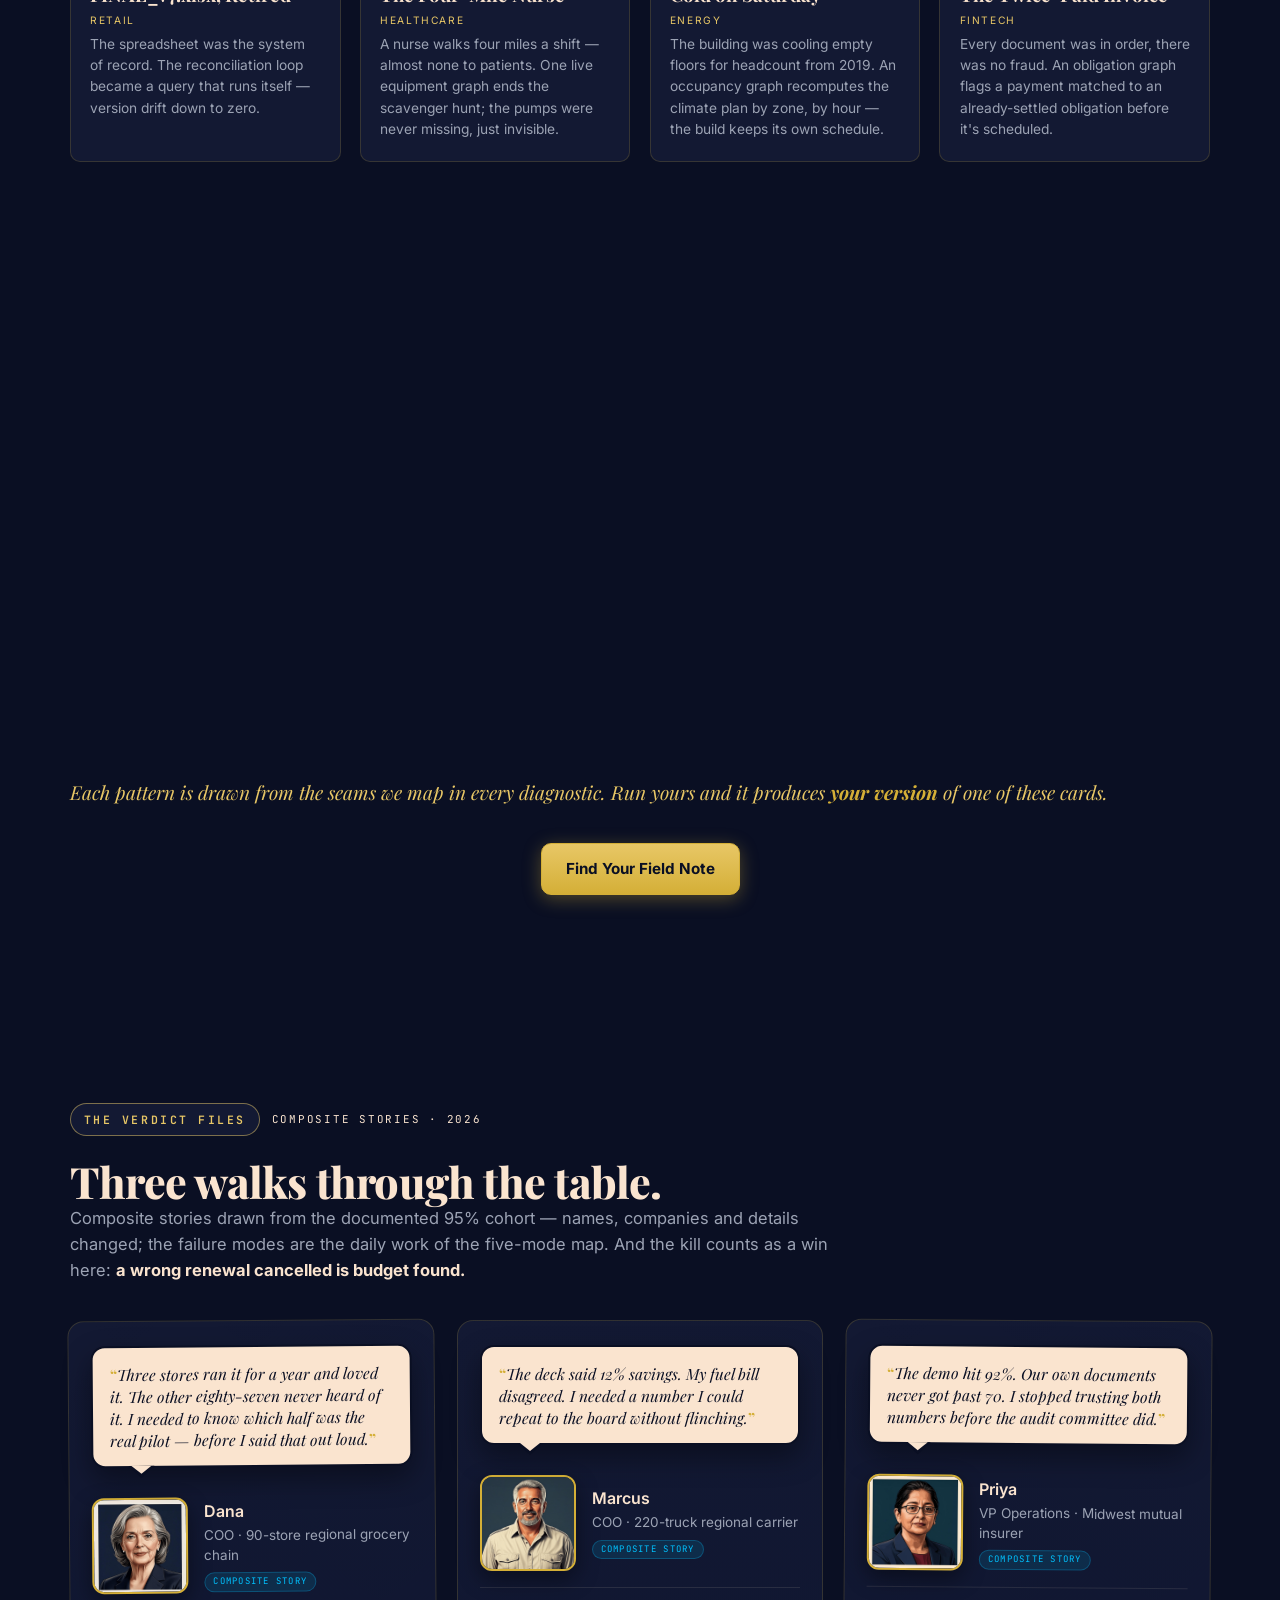
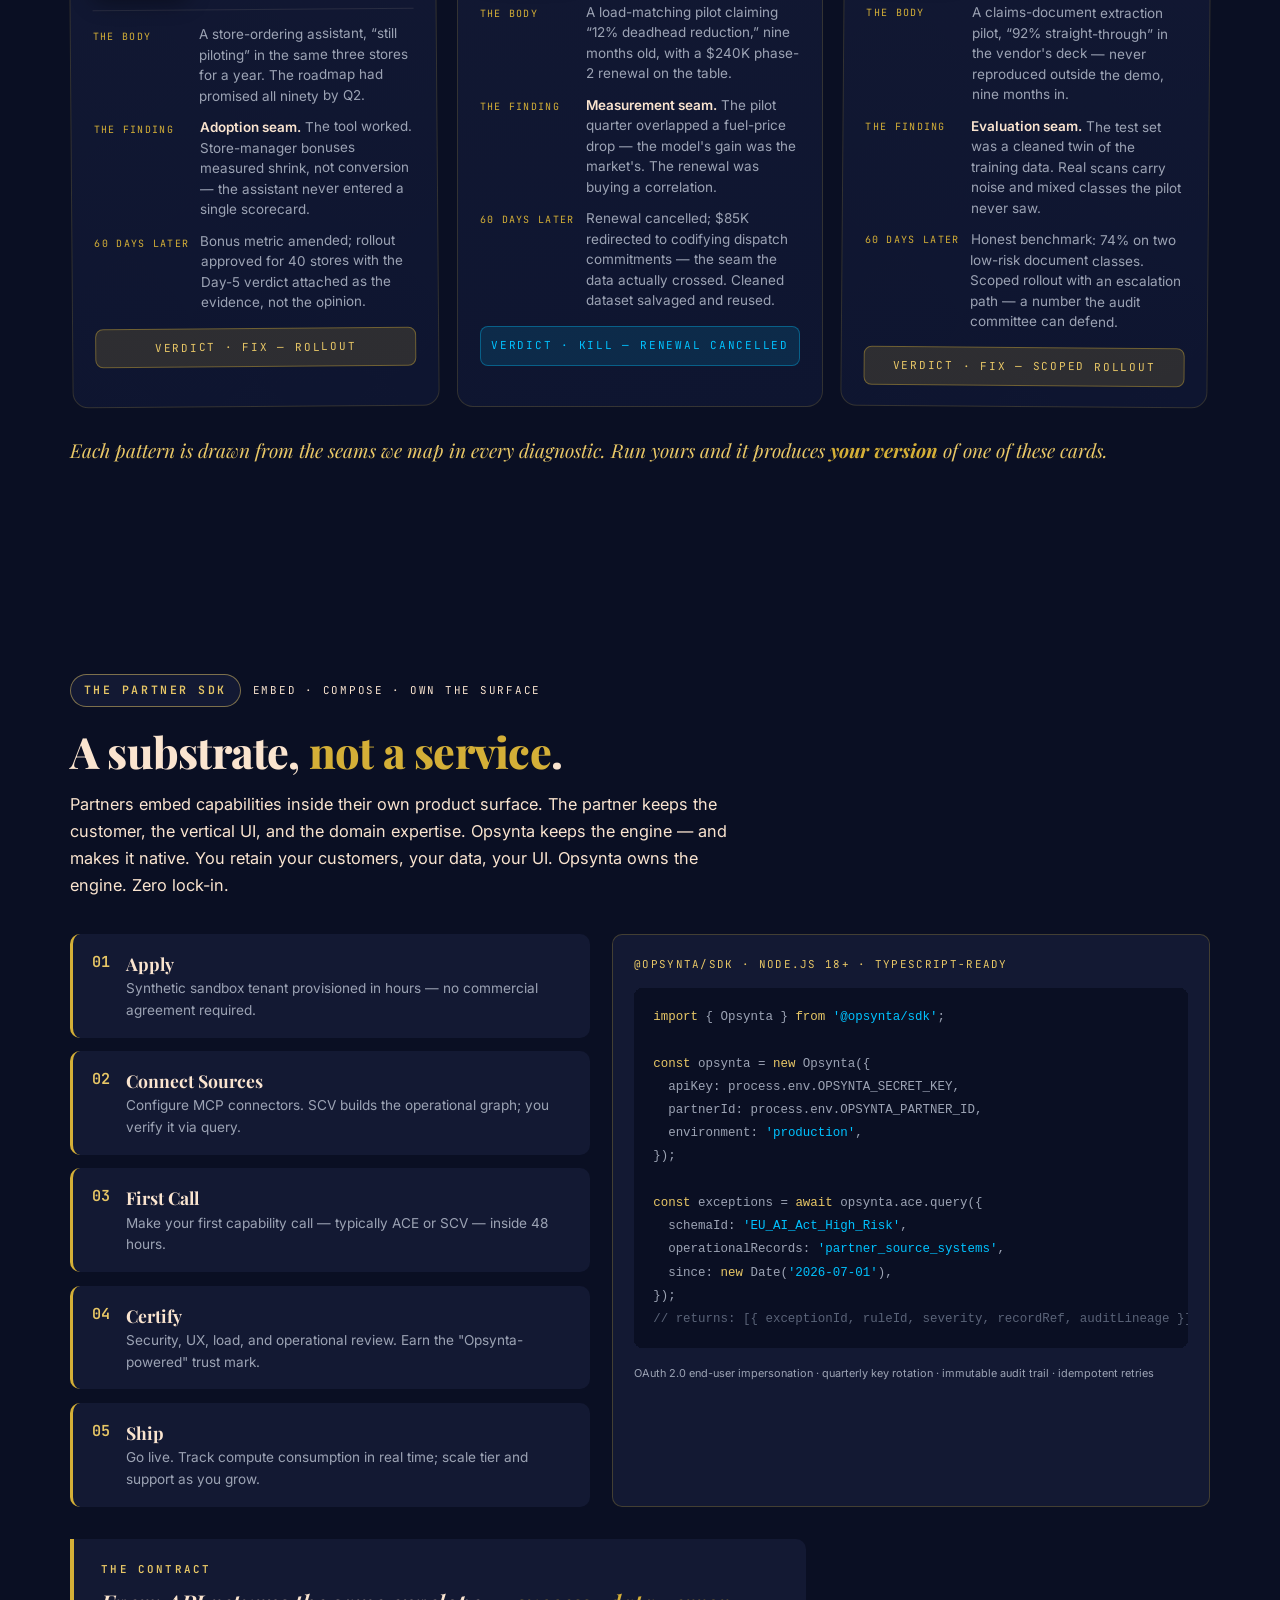
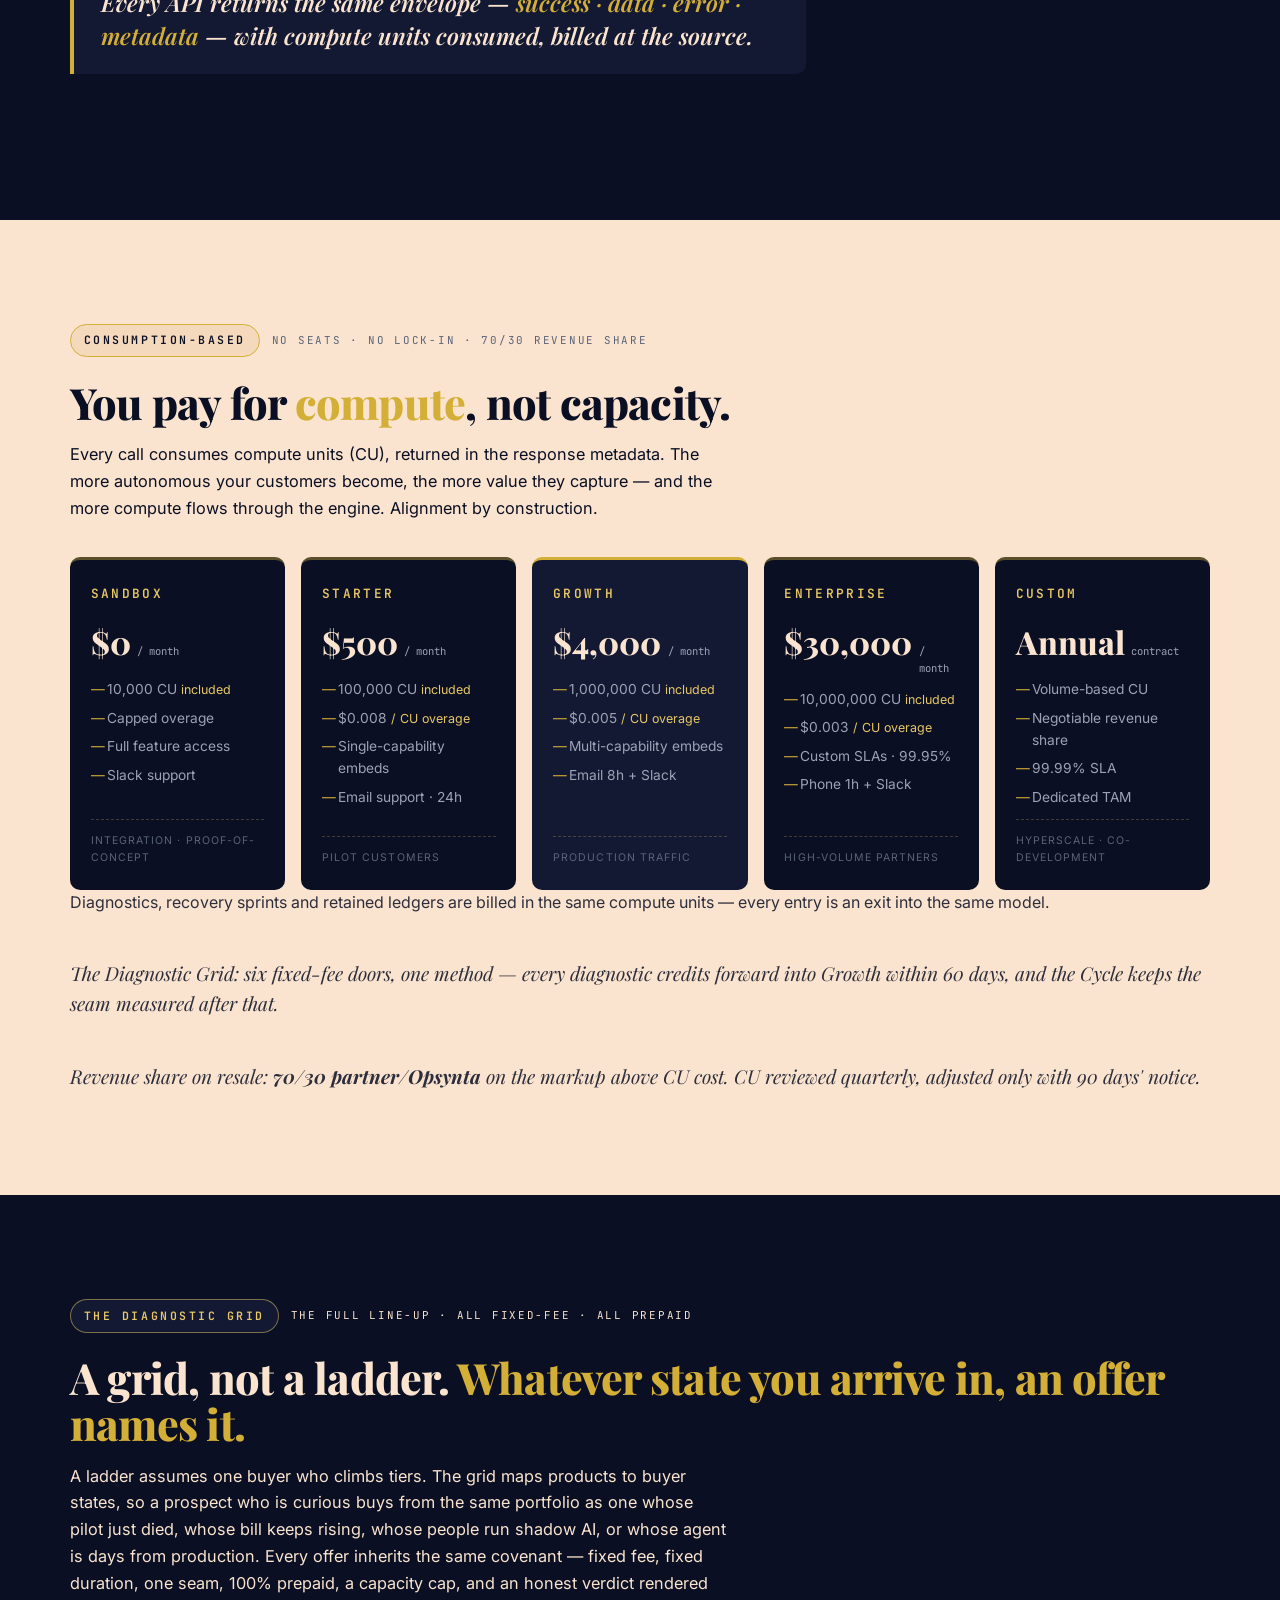
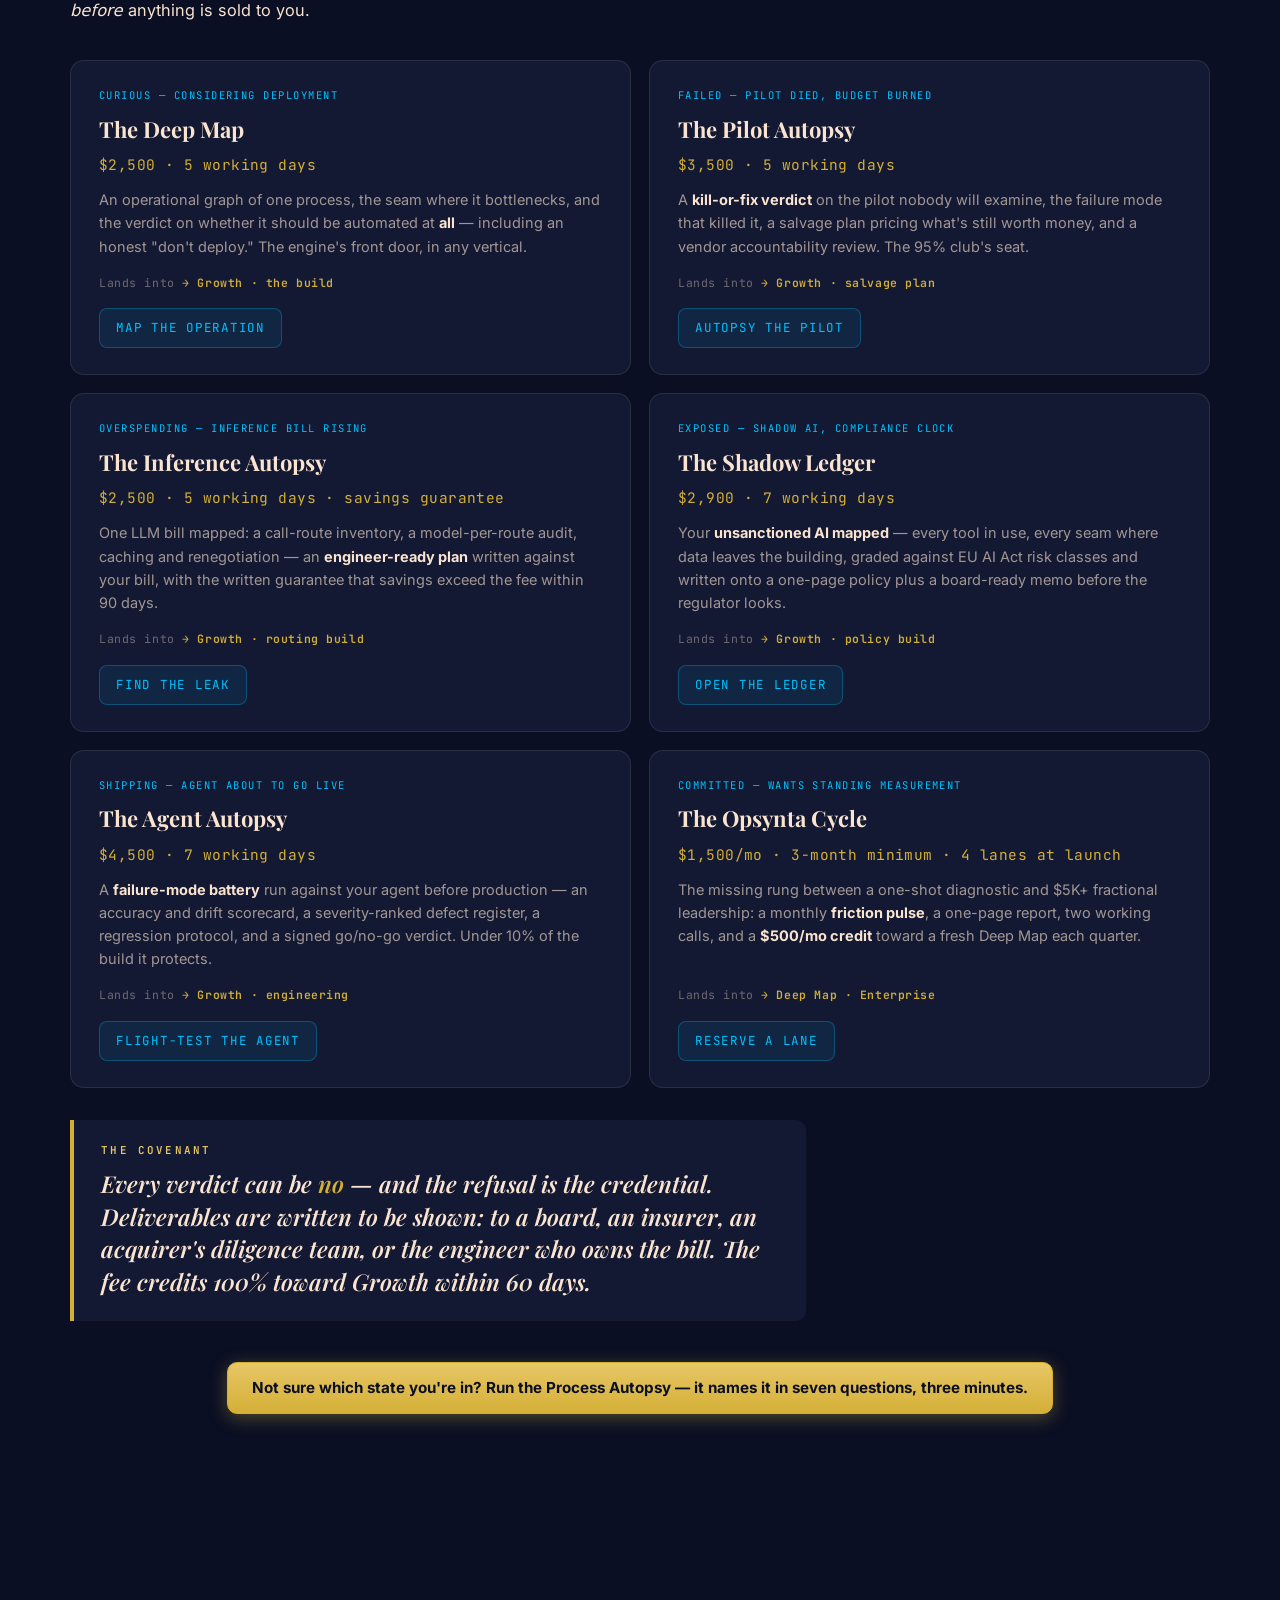
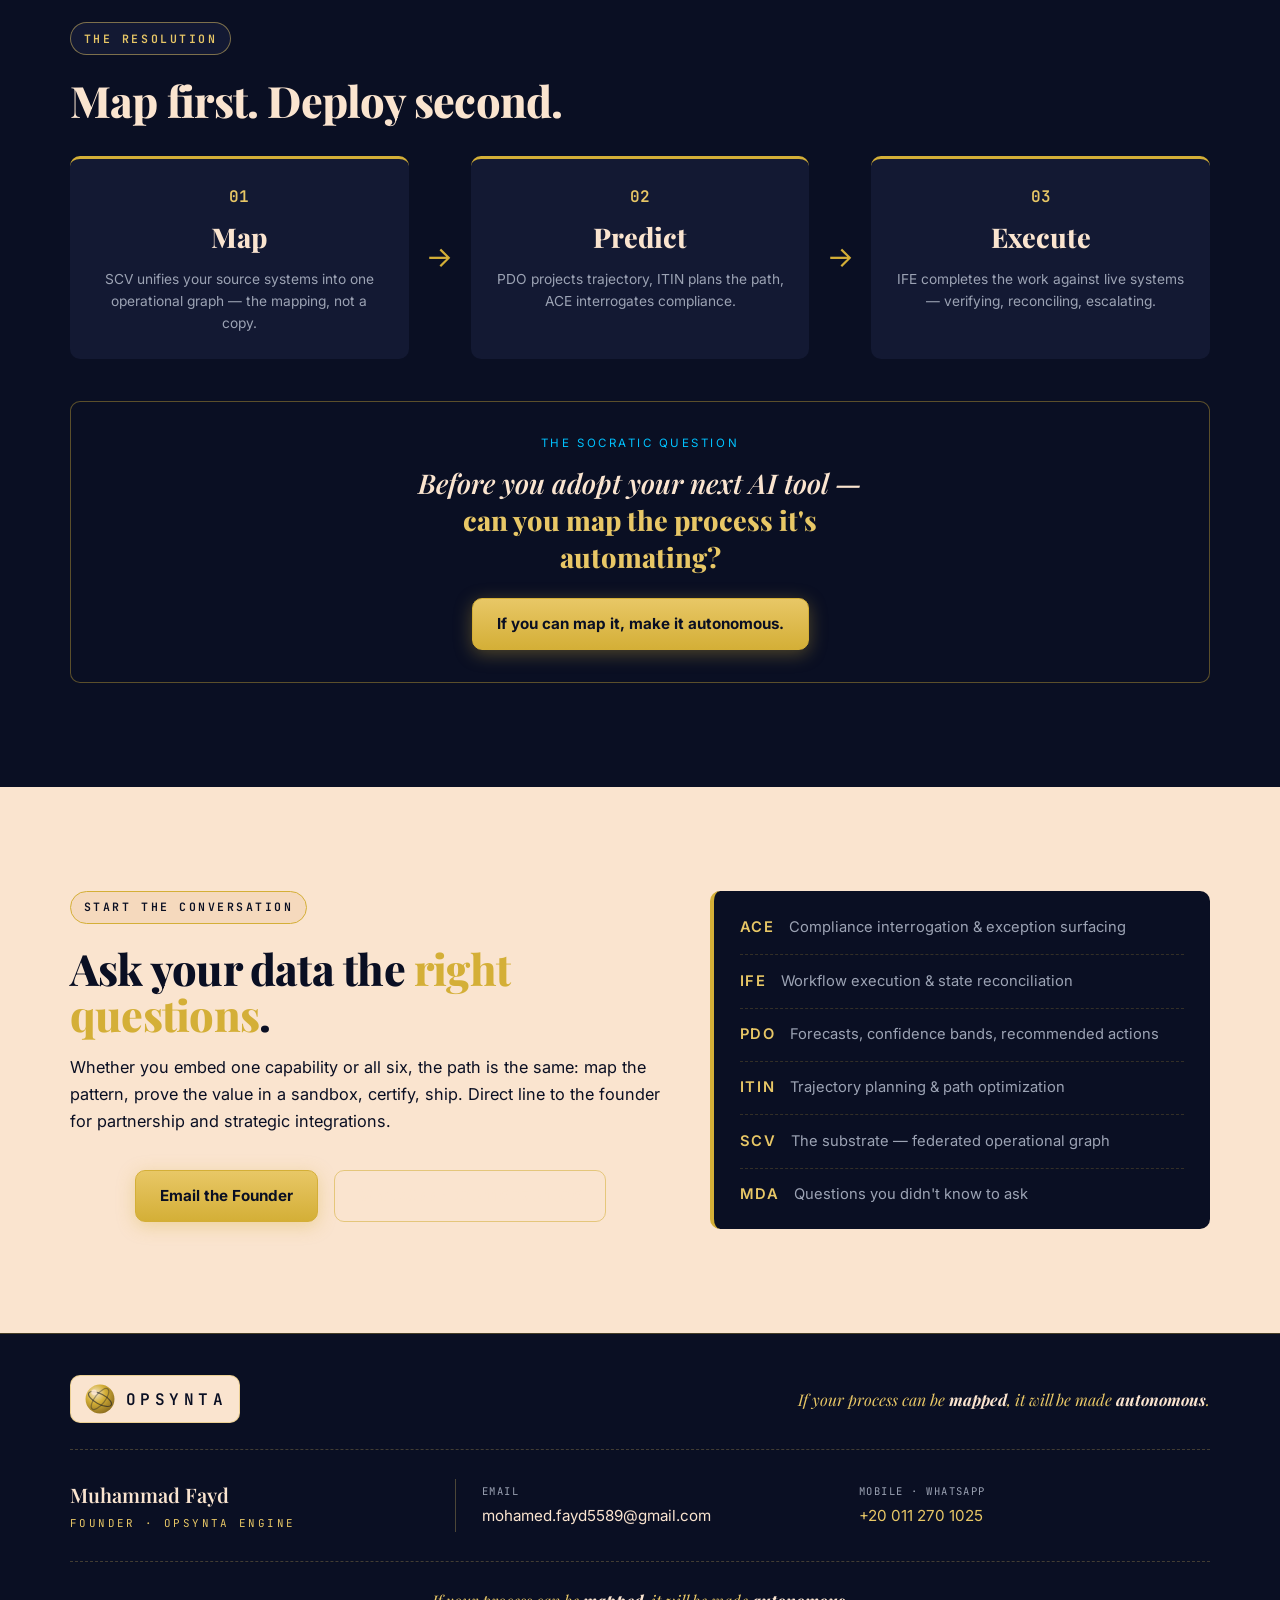
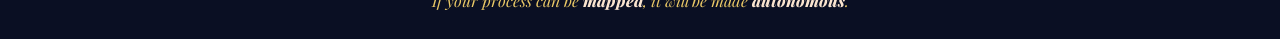
==== commit 0e9d425b: "Add Verdict Files stories section to homepage" ====
--- a/index.html
+++ b/index.html
@@ -36,7 +36,34 @@
     .offer-cta a { font-family: var(--font-mono); font-size: 12.5px; letter-spacing: .06em; text-transform: uppercase; color: var(--cyan); border: 1px solid rgba(0, 194, 255, .28); background: rgba(0, 194, 255, .08); padding: 9px 16px; border-radius: 8px; display: inline-block; }
     .offer-cta a:hover { background: rgba(0, 194, 255, .18); }
     @media (max-width: 900px) { .offer-quote { margin-top: 26px; } }
-  </style>
+  
+    
+    /* ---------- verdict files (homepage adaptation) ---------- */
+    .vf-intro { color: var(--dust); font-size: 16.5px; max-width: 780px; margin-bottom: 36px; }
+    .vf-intro strong { color: var(--peach); }
+    .vf-grid { display: grid; grid-template-columns: repeat(3, 1fr); gap: 20px; margin-top: 28px; }
+    .vf-card { background: linear-gradient(170deg, var(--navy2), #0E1530); border: 1px solid rgba(212,175,55,.18); border-radius: 16px; padding: 24px 22px 20px; position: relative; }
+    .vf-card:nth-child(1) { transform: rotate(-.45deg); }
+    .vf-card:nth-child(3) { transform: rotate(.45deg); }
+    .vf-bubble { position: relative; background: var(--peach); color: var(--navy); border: 2px solid var(--navy); box-shadow: 0 12px 28px rgba(0,0,0,.38); border-radius: 14px; padding: 16px 17px 14px; font-family: var(--font-display); font-style: italic; font-size: 15.5px; line-height: 1.42; margin-bottom: 30px; min-height: 100px; }
+    .vf-bubble::before { content: ""; position: absolute; bottom: -12px; left: 48px; margin-left: -13px; border-width: 12px 13px 0 13px; border-style: solid; border-color: var(--navy) transparent transparent transparent; }
+    .vf-bubble::after { content: ""; position: absolute; bottom: -8px; left: 48px; margin-left: -10px; border-width: 8px 10px 0 10px; border-style: solid; border-color: var(--peach) transparent transparent transparent; }
+    .vf-bubble .vf-q { color: var(--gold); font-weight: 700; font-style: normal; }
+    .vf-person { display: flex; gap: 16px; align-items: center; margin-bottom: 16px; }
+    .vf-portrait { width: 96px; height: 96px; border-radius: 12px; border: 2px solid var(--gold); box-shadow: 0 8px 22px rgba(0,0,0,.42); display: block; flex: 0 0 auto; }
+    .vf-who { font-size: 13.5px; color: var(--dust); line-height: 1.5; }
+    .vf-who b { color: var(--peach); font-size: 16px; display: block; font-weight: 600; margin-bottom: 2px; }
+    .vf-comp { font-family: var(--font-mono); font-size: 9px; letter-spacing: .14em; text-transform: uppercase; color: var(--cyan); border: 1px solid rgba(0,194,255,.25); background: rgba(0,194,255,.12); border-radius: 999px; padding: 2px 8px; display: inline-block; margin-top: 7px; }
+    .vf-rows { border-top: 1px solid rgba(250,228,207,.10); padding-top: 14px; display: grid; gap: 11px; }
+    .vf-row { display: grid; grid-template-columns: 96px 1fr; gap: 10px; align-items: baseline; }
+    .vf-k { font-family: var(--font-mono); font-size: 10px; letter-spacing: .13em; text-transform: uppercase; color: var(--gold); white-space: nowrap; }
+    .vf-v { font-size: 13.5px; color: var(--dust); line-height: 1.52; }
+    .vf-v strong { color: var(--peach); font-weight: 600; }
+    .vf-verdict { margin-top: 15px; font-family: var(--font-mono); font-size: 11px; letter-spacing: .16em; text-transform: uppercase; text-align: center; border-radius: 8px; padding: 10px; }
+    .vf-verdict.fix { color: var(--gold-light); background: rgba(212,175,55,.16); border: 1px solid rgba(212,175,55,.4); }
+    .vf-verdict.kill { color: var(--cyan); background: rgba(0,194,255,.12); border: 1px solid rgba(0,194,255,.35); }
+    @media (max-width: 980px) { .vf-grid { grid-template-columns: 1fr; max-width: 560px; } .vf-card { transform: none; } .vf-bubble { min-height: 0; } }
+    </style>
 </head>
 <body>
 
@@ -385,6 +412,58 @@
       </div>
     </section>
 
+    <!-- ============ THE VERDICT FILES ============ -->
+    <section class="dark" id="stories">
+      <div class="container">
+        <p class="eyebrow"><span class="pill pill-dark">The Verdict Files</span><span class="pill-meta">Composite Stories · 2026</span></p>
+        <h2 class="display-sm">Three walks through the table.</h2>
+        <p class="vf-intro">Composite stories drawn from the documented 95% cohort — names, companies and details changed; the failure modes are the daily work of the five-mode map. And the kill counts as a win here: <strong>a wrong renewal cancelled is budget found.</strong></p>
+        <div class="vf-grid">
+          <article class="vf-card">
+        <div class="vf-bubble"><span class="vf-q">“</span>Three stores ran it for a year and loved it. The other eighty-seven never heard of it. I needed to know which half was the real pilot — before I said that out loud.<span class="vf-q">”</span></div>
+        <div class="vf-person">
+          <img class="vf-portrait" src="[data-uri]" alt="Comic-style illustration of Dana, a composite character: COO of a regional grocery chain" width="96" height="96" />
+          <div class="vf-who"><b>Dana</b>COO · 90-store regional grocery chain<br /><span class="vf-comp">Composite story</span></div>
+        </div>
+        <div class="vf-rows">
+          <div class="vf-row"><p class="vf-k">The body</p><p class="vf-v">A store-ordering assistant, “still piloting” in the same three stores for a year. The roadmap had promised all ninety by Q2.</p></div>
+          <div class="vf-row"><p class="vf-k">The finding</p><p class="vf-v"><strong>Adoption seam.</strong> The tool worked. Store-manager bonuses measured shrink, not conversion — the assistant never entered a single scorecard.</p></div>
+          <div class="vf-row"><p class="vf-k">60 days later</p><p class="vf-v">Bonus metric amended; rollout approved for 40 stores with the Day-5 verdict attached as the evidence, not the opinion.</p></div>
+        </div>
+        <div class="vf-verdict fix">Verdict · Fix — rollout</div>
+      </article>
+      <article class="vf-card">
+        <div class="vf-bubble"><span class="vf-q">“</span>The deck said 12% savings. My fuel bill disagreed. I needed a number I could repeat to the board without flinching.<span class="vf-q">”</span></div>
+        <div class="vf-person">
+          <img class="vf-portrait" src="[data-uri]" alt="Comic-style illustration of Marcus, a composite character: COO of a regional trucking carrier" width="96" height="96" />
+          <div class="vf-who"><b>Marcus</b>COO · 220-truck regional carrier<br /><span class="vf-comp">Composite story</span></div>
+        </div>
+        <div class="vf-rows">
+          <div class="vf-row"><p class="vf-k">The body</p><p class="vf-v">A load-matching pilot claiming “12% deadhead reduction,” nine months old, with a $240K phase-2 renewal on the table.</p></div>
+          <div class="vf-row"><p class="vf-k">The finding</p><p class="vf-v"><strong>Measurement seam.</strong> The pilot quarter overlapped a fuel-price drop — the model's gain was the market's. The renewal was buying a correlation.</p></div>
+          <div class="vf-row"><p class="vf-k">60 days later</p><p class="vf-v">Renewal cancelled; $85K redirected to codifying dispatch commitments — the seam the data actually crossed. Cleaned dataset salvaged and reused.</p></div>
+        </div>
+        <div class="vf-verdict kill">Verdict · Kill — renewal cancelled</div>
+      </article>
+      <article class="vf-card">
+        <div class="vf-bubble"><span class="vf-q">“</span>The demo hit 92%. Our own documents never got past 70. I stopped trusting both numbers before the audit committee did.<span class="vf-q">”</span></div>
+        <div class="vf-person">
+          <img class="vf-portrait" src="[data-uri]